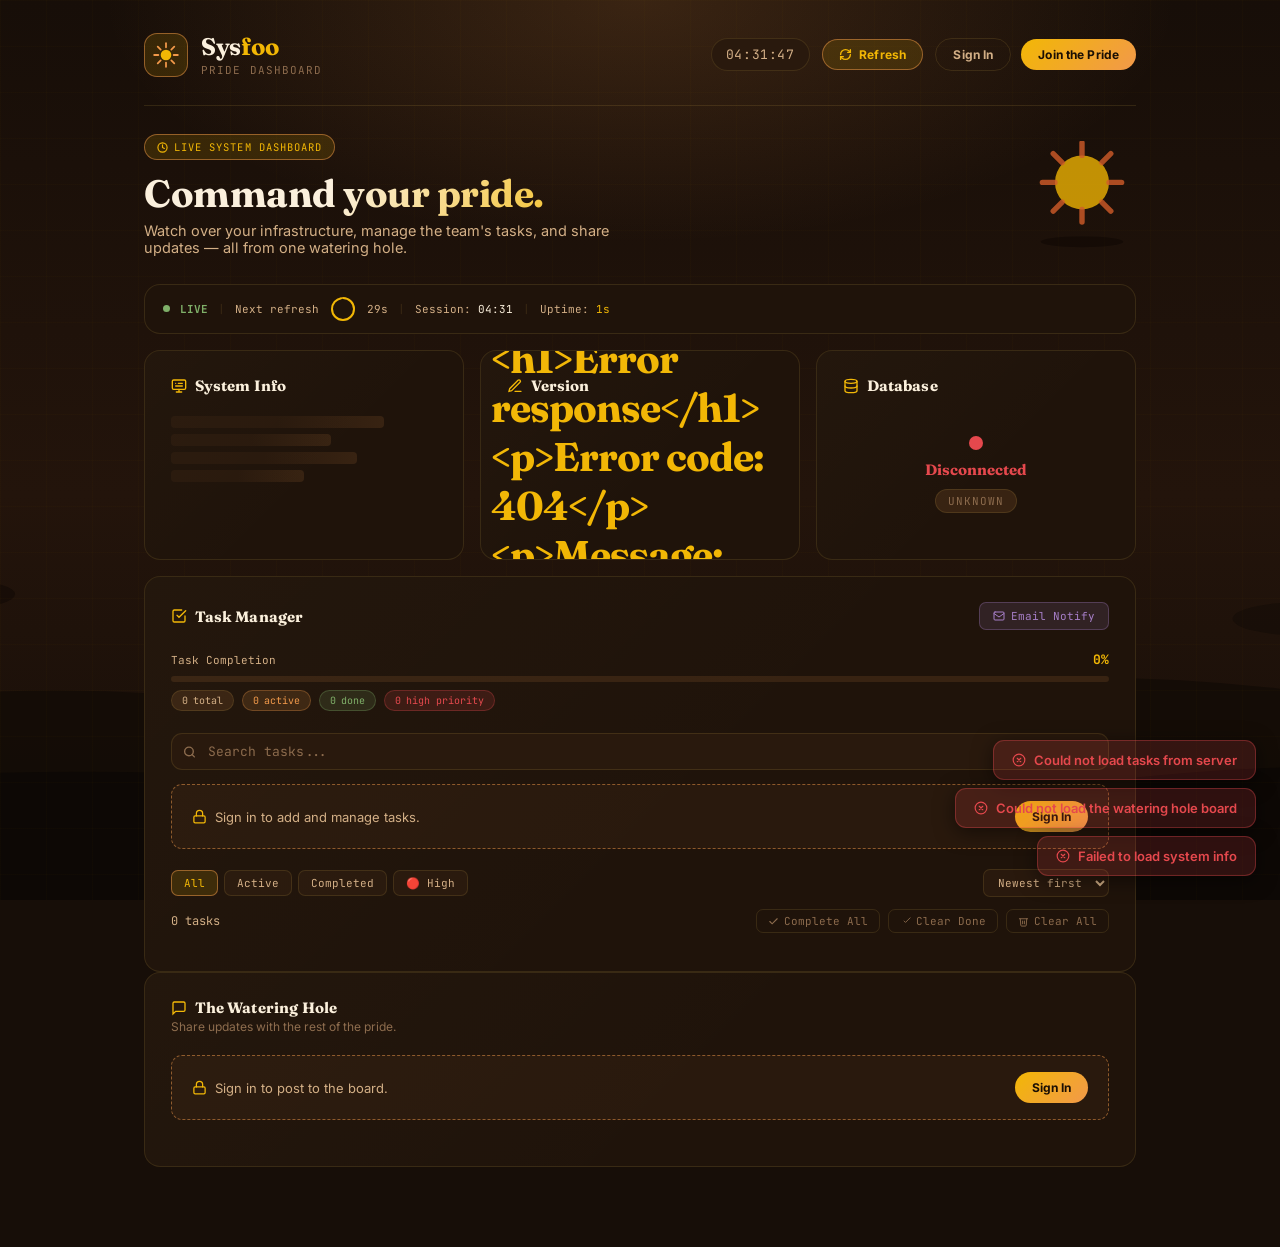
==== src/main/resources/static/index.html @ 60b5c041 "fix: bugs were fixed" ====
<!DOCTYPE html>
<html lang="en">
<head>
  <meta charset="UTF-8" />
  <meta name="viewport" content="width=device-width, initial-scale=1.0" />
  <title>Sysfoo — Pride Dashboard</title>
  <link rel="icon" href="data:image/svg+xml,%3Csvg xmlns='http://www.w3.org/2000/svg' viewBox='0 0 100 100'%3E%3Ctext y='.9em' font-size='90'%3E%F0%9F%A6%81%3C/text%3E%3C/svg%3E" />
  <link rel="preconnect" href="https://fonts.googleapis.com" />
  <link rel="preconnect" href="https://fonts.gstatic.com" crossorigin />
  <link href="https://fonts.googleapis.com/css2?family=JetBrains+Mono:wght@400;500;700&family=Fraunces:opsz,wght@9..144,500;9..144,600;9..144,700;9..144,800&family=Inter:wght@400;500;600;700;800&display=swap" rel="stylesheet" />
  <style>
    *, *::before, *::after { box-sizing: border-box; margin: 0; padding: 0; }

    :root {
      /* ── Savanna-sunset palette ─────────────────────────────────────────── */
      --bg:         #170e08;
      --bg-1:       #1f130a;
      --bg-2:       #29190d;
      --bg-3:       #382312;
      --bg-4:       #482d17;
      --border:     rgba(244,201,93,0.12);
      --border-hi:  rgba(242,153,74,0.5);
      --gold:       #f2b705;
      --gold-dim:   rgba(242,183,5,0.14);
      --gold-mid:   rgba(242,183,5,0.28);
      --amber:      #f2994a;
      --amber-dim:  rgba(242,153,74,0.14);
      --rust:       #e0632c;
      --rust-dim:   rgba(224,99,44,0.15);
      --dusk:       #a67ec7;
      --dusk-dim:   rgba(166,126,199,0.14);
      --grass:      #7fb069;
      --grass-dim:  rgba(127,176,105,0.14);
      --red:        #e5484d;
      --red-dim:    rgba(229,72,77,0.14);
      --txt:        #fbf0dd;
      --txt-2:      #d3af86;
      --txt-3:      #8c6b4d;
      --mono:       'JetBrains Mono', monospace;
      --display:    'Fraunces', serif;
      --sans:       'Inter', sans-serif;
      --radius:     16px;
      --radius-sm:  11px;
      --radius-xs:  7px;
    }

    html { scroll-behavior: smooth; }

    body {
      font-family: var(--sans);
      background: var(--bg);
      color: var(--txt);
      min-height: 100vh;
      overflow-x: hidden;
      -webkit-font-smoothing: antialiased;
    }

    a { color: inherit; }
    button, input, textarea, select { font-family: inherit; }
    :focus-visible { outline: 2px solid var(--gold); outline-offset: 2px; }

    /* ── Decorative savanna-sunset backdrop (pure CSS/SVG, no external images) ── */
    .bg-scene {
      position: fixed; inset: 0; z-index: 0; pointer-events: none;
      overflow: hidden;
    }
    .bg-scene svg { position: absolute; bottom: 0; left: 0; width: 100%; height: 62vh; min-height: 420px; }
    .bg-scene::before {
      content: '';
      position: absolute; inset: 0;
      background:
        radial-gradient(ellipse 70% 45% at 50% 0%, rgba(242,153,74,0.16) 0%, transparent 60%),
        linear-gradient(180deg, #170e08 0%, #23140b 55%, #170e08 100%);
    }
    .bg-scene::after {
      content: '';
      position: fixed; inset: 0; z-index: 0;
      background-image:
        linear-gradient(rgba(242,183,5,0.02) 1px, transparent 1px),
        linear-gradient(90deg, rgba(242,183,5,0.02) 1px, transparent 1px);
      background-size: 46px 46px;
    }

    .page { position: relative; z-index: 1; max-width: 1040px; margin: 0 auto; padding: 2rem 1.5rem 5rem; }

    /* ── Header ─────────────────────────────────────────────────────────────── */
    .header {
      display: flex; align-items: center; justify-content: space-between;
      gap: 16px; flex-wrap: wrap;
      padding-bottom: 1.75rem; margin-bottom: 1.75rem;
      border-bottom: 1px solid var(--border);
      animation: fadeDown 0.5s ease both;
    }

    .logo { display: flex; align-items: center; gap: 13px; }

    .logo-icon {
      width: 44px; height: 44px; border-radius: 13px; flex-shrink: 0;
      background: var(--gold-dim); border: 1px solid var(--border-hi);
      display: flex; align-items: center; justify-content: center;
    }
    .logo-icon svg { width: 26px; height: 26px; }

    .logo-text { font-family: var(--display); font-size: 24px; font-weight: 700; letter-spacing: -0.3px; color: var(--txt); }
    .logo-text span { color: var(--gold); }
    .logo-sub { font-size: 11px; font-family: var(--mono); color: var(--txt-3); letter-spacing: 0.1em; text-transform: uppercase; margin-top: 2px; }

    .header-right { display: flex; align-items: center; gap: 12px; flex-wrap: wrap; }

    .live-clock {
      font-family: var(--mono); font-size: 13px; color: var(--txt-2);
      background: var(--bg-2); border: 1px solid var(--border);
      padding: 7px 14px; border-radius: 999px; letter-spacing: 0.05em;
    }

    .refresh-btn {
      font-family: var(--sans); font-size: 12px; font-weight: 700;
      color: var(--gold); background: var(--gold-dim);
      border: 1px solid var(--border-hi); border-radius: 999px;
      padding: 7px 16px; cursor: pointer; display: flex; align-items: center; gap: 7px;
      transition: all 0.2s; letter-spacing: 0.02em;
    }
    .refresh-btn:hover { background: var(--gold-mid); }
    .refresh-btn svg { width: 13px; height: 13px; }
    .refresh-btn.spinning svg { animation: spin 0.8s linear infinite; }

    /* ── Auth area ───────────────────────────────────────────────────────────── */
    .auth-area { display: flex; align-items: center; gap: 10px; flex-wrap: wrap; }
    .auth-btn {
      font-family: var(--sans); font-size: 12px; font-weight: 700;
      border-radius: 999px; padding: 8px 17px; cursor: pointer;
      transition: all 0.2s; letter-spacing: 0.01em; white-space: nowrap;
    }
    .auth-btn.ghost { background: none; border: 1px solid var(--border); color: var(--txt-2); }
    .auth-btn.ghost:hover { border-color: var(--border-hi); color: var(--txt); }
    .auth-btn.primary { background: linear-gradient(135deg, var(--gold), var(--amber)); border: none; color: #1a0f04; }
    .auth-btn.primary:hover { filter: brightness(1.08); transform: translateY(-1px); }

    .user-chip {
      display: flex; align-items: center; gap: 8px;
      background: var(--bg-2); border: 1px solid var(--border);
      padding: 5px 14px 5px 6px; border-radius: 999px;
      font-size: 13px; font-weight: 600; color: var(--txt);
    }
    .user-chip-avatar {
      width: 26px; height: 26px; border-radius: 50%;
      background: linear-gradient(135deg, var(--gold), var(--rust));
      color: #1a0f04; display: flex; align-items: center; justify-content: center;
      font-family: var(--display); font-weight: 700; font-size: 13px; flex-shrink: 0;
    }

    /* ── Hero ────────────────────────────────────────────────────────────────── */
    .hero {
      display: flex; align-items: center; justify-content: space-between; gap: 24px;
      margin-bottom: 1.75rem; flex-wrap: wrap;
      animation: fadeUp 0.5s 0.05s ease both;
    }
    .hero-text h1 {
      font-family: var(--display); font-weight: 700; font-size: clamp(26px, 4vw, 38px);
      letter-spacing: -0.5px; line-height: 1.15; margin-bottom: 6px;
      background: linear-gradient(120deg, var(--txt) 40%, var(--gold) 100%);
      -webkit-background-clip: text; background-clip: text; color: transparent;
    }
    .hero-text p { color: var(--txt-2); font-size: 14.5px; max-width: 480px; }
    .hero-badge {
      display: inline-flex; align-items: center; gap: 6px;
      font-family: var(--mono); font-size: 10.5px; color: var(--gold);
      background: var(--gold-dim); border: 1px solid var(--border-hi);
      padding: 5px 12px; border-radius: 999px; text-transform: uppercase;
      letter-spacing: 0.1em; margin-bottom: 12px;
    }
    .hero-badge svg { width: 11px; height: 11px; }
    .hero-art { width: 108px; height: 108px; flex-shrink: 0; opacity: 0.92; }

    /* ── Uptime bar ──────────────────────────────────────────────────────────── */
    .uptime-bar {
      display: flex; align-items: center; gap: 10px;
      font-family: var(--mono); font-size: 11px; color: var(--txt-2);
      padding: 10px 18px; background: var(--bg-1);
      border: 1px solid var(--border); border-radius: var(--radius);
      margin-bottom: 16px; animation: fadeUp 0.5s 0.08s ease both;
      flex-wrap: wrap;
    }
    .uptime-dot { width: 7px; height: 7px; border-radius: 50%; background: var(--grass); flex-shrink: 0; animation: pulse 2s ease-in-out infinite; }
    .uptime-sep { color: var(--border); }

    .countdown-ring { width: 28px; height: 28px; flex-shrink: 0; }
    .countdown-ring circle { fill: none; stroke: var(--border); stroke-width: 2; r: 11; cx: 14; cy: 14; }
    .countdown-ring .progress { stroke: var(--gold); stroke-linecap: round; transform-origin: 14px 14px; transform: rotate(-90deg); stroke-dasharray: 69.1; stroke-dashoffset: 0; transition: stroke-dashoffset 1s linear; }

    /* ── Grid ────────────────────────────────────────────────────────────────── */
    .grid-info {
      display: grid;
      grid-template-columns: repeat(auto-fit, minmax(230px, 1fr));
      gap: 16px;
      margin-bottom: 16px;
    }

    /* ── Cards ───────────────────────────────────────────────────────────────── */
    .card {
      background: var(--bg-1);
      border: 1px solid var(--border);
      border-radius: var(--radius);
      padding: 1.6rem;
      position: relative; overflow: hidden;
      animation: fadeUp 0.5s ease both;
      transition: border-color 0.25s;
    }
    .card::before {
      content: '';
      position: absolute; inset: 0;
      background: linear-gradient(135deg, rgba(255,220,150,0.02) 0%, transparent 60%);
      pointer-events: none;
    }
    .card:hover { border-color: rgba(244,201,93,0.22); }
    .card:nth-child(1) { animation-delay: 0.1s; }
    .card:nth-child(2) { animation-delay: 0.15s; }
    .card:nth-child(3) { animation-delay: 0.2s; }
    .card-full { grid-column: 1 / -1; }

    .card-header {
      display: flex; align-items: center; justify-content: space-between;
      margin-bottom: 1.3rem; flex-wrap: wrap; gap: 10px;
    }

    .card-title {
      display: flex; align-items: center; gap: 8px;
      font-family: var(--display); font-size: 15px; font-weight: 700;
      letter-spacing: 0.01em; color: var(--txt);
    }
    .card-title svg { width: 16px; height: 16px; color: var(--gold); flex-shrink: 0; }
    .card-subtitle { font-size: 12px; color: var(--txt-3); margin-top: 2px; font-family: var(--sans); }

    /* ── Stat rows ───────────────────────────────────────────────────────────── */
    .stat-row {
      display: flex; align-items: center; justify-content: space-between;
      padding: 10px 0; border-bottom: 1px solid var(--border);
      font-size: 13px;
    }
    .stat-row:last-child { border-bottom: none; padding-bottom: 0; }
    .stat-key { color: var(--txt-2); font-family: var(--mono); font-size: 11px; }
    .stat-val { font-family: var(--mono); font-size: 12px; color: var(--txt); display: flex; align-items: center; gap: 8px; }

    .copy-btn {
      background: none; border: none; cursor: pointer; padding: 3px;
      color: var(--txt-3); border-radius: 4px; transition: color 0.2s;
      display: flex; align-items: center;
    }
    .copy-btn:hover { color: var(--gold); }
    .copy-btn svg { width: 11px; height: 11px; }

    /* ── Version ─────────────────────────────────────────────────────────────── */
    .version-display {
      display: flex; flex-direction: column; align-items: center; justify-content: center;
      gap: 6px; height: 110px;
    }
    .version-label { font-size: 10px; font-family: var(--mono); color: var(--txt-3); text-transform: uppercase; letter-spacing: 0.12em; }
    .version-number { font-family: var(--display); font-size: 40px; font-weight: 700; color: var(--gold); letter-spacing: -1px; }

    /* ── DB Status ───────────────────────────────────────────────────────────── */
    .db-status { display: flex; flex-direction: column; align-items: center; justify-content: center; gap: 10px; padding: 1.25rem 0; }
    .status-dot-wrap { position: relative; display: flex; align-items: center; justify-content: center; }
    .status-dot { width: 14px; height: 14px; border-radius: 50%; background: var(--txt-3); }
    .status-dot.connected { background: var(--grass); }
    .status-dot.disconnected { background: var(--red); }
    .status-dot.connected::before {
      content: ''; position: absolute;
      width: 32px; height: 32px; border-radius: 50%;
      background: rgba(127,176,105,0.2);
      animation: pulse 2s ease-in-out infinite;
    }
    .status-label { font-size: 15px; font-weight: 700; font-family: var(--display); }
    .status-label.connected { color: var(--grass); }
    .status-label.disconnected { color: var(--red); }
    .db-type {
      font-family: var(--mono); font-size: 11px; color: var(--txt-3);
      background: var(--bg-3); border: 1px solid var(--border);
      padding: 4px 12px; border-radius: 999px; text-transform: uppercase; letter-spacing: 0.08em;
    }

    /* ── Badges ──────────────────────────────────────────────────────────────── */
    .badge {
      font-family: var(--mono); font-size: 10px; font-weight: 500;
      padding: 4px 10px; border-radius: 999px; text-transform: uppercase; letter-spacing: 0.08em;
      display: inline-flex; align-items: center; gap: 5px;
    }
    .badge-yes { background: var(--grass-dim); color: var(--grass); border: 1px solid rgba(127,176,105,0.3); }
    .badge-no  { background: var(--bg-3); color: var(--txt-3); border: 1px solid var(--border); }

    /* ── Skeleton ────────────────────────────────────────────────────────────── */
    .skeleton {
      background: linear-gradient(90deg, var(--bg-2) 25%, var(--bg-3) 50%, var(--bg-2) 75%);
      background-size: 200% 100%;
      animation: shimmer 1.5s infinite;
      border-radius: 4px; height: 12px; margin: 6px 0;
    }

    /* ── Toast ───────────────────────────────────────────────────────────────── */
    .toast-container { position: fixed; bottom: 24px; right: 24px; left: 24px; display: flex; flex-direction: column; align-items: flex-end; gap: 8px; z-index: 1000; }
    .toast {
      font-size: 13px; font-family: var(--sans); font-weight: 600;
      padding: 11px 18px; border-radius: var(--radius-sm);
      display: flex; align-items: center; gap: 8px;
      animation: toastIn 0.3s ease both;
      box-shadow: 0 4px 20px rgba(0,0,0,0.5);
      max-width: 360px;
    }
    .toast.success { background: rgba(127,176,105,0.16); border: 1px solid rgba(127,176,105,0.35); color: var(--grass); }
    .toast.error   { background: rgba(229,72,77,0.16); border: 1px solid rgba(229,72,77,0.35); color: var(--red); }
    .toast.info    { background: rgba(166,126,199,0.16);  border: 1px solid rgba(166,126,199,0.35);  color: var(--dusk); }
    .toast.removing { animation: toastOut 0.25s ease forwards; }
    .toast svg { width: 14px; height: 14px; flex-shrink: 0; }

    /* ── Auth lock (shown in place of gated forms) ──────────────────────────── */
    .auth-lock {
      display: flex; align-items: center; justify-content: space-between; gap: 14px;
      background: var(--bg-2); border: 1px dashed var(--border-hi);
      border-radius: var(--radius-sm); padding: 16px 20px;
      margin-bottom: 1.25rem; flex-wrap: wrap;
    }
    .auth-lock p { font-size: 13px; color: var(--txt-2); display: flex; align-items: center; gap: 8px; }
    .auth-lock svg { width: 15px; height: 15px; color: var(--gold); flex-shrink: 0; }

    /* ═══════════════════════════════════════════════════════════════════════════
       ── TASK MANAGER ──────────────────────────────────────────────────────── */

    .todo-progress-bar-wrap { margin-bottom: 1.25rem; display: flex; flex-direction: column; gap: 8px; }
    .todo-progress-header { display: flex; align-items: center; justify-content: space-between; font-family: var(--mono); font-size: 11px; }
    .todo-progress-label { color: var(--txt-2); }
    .todo-progress-pct { color: var(--gold); font-weight: 700; font-size: 13px; }
    .progress-track { width: 100%; height: 6px; background: var(--bg-3); border-radius: 999px; overflow: hidden; }
    .progress-fill { height: 100%; border-radius: 999px; background: linear-gradient(90deg, var(--gold), var(--amber)); transition: width 0.5s cubic-bezier(0.4,0,0.2,1); }
    .todo-stat-chips { display: flex; gap: 8px; flex-wrap: wrap; }
    .stat-chip { font-family: var(--mono); font-size: 10px; padding: 3px 10px; border-radius: 999px; display: flex; align-items: center; gap: 5px; }
    .chip-total  { background: var(--bg-3); color: var(--txt-2); border: 1px solid var(--border); }
    .chip-active { background: var(--amber-dim); color: var(--amber); border: 1px solid rgba(242,153,74,0.28); }
    .chip-done   { background: var(--grass-dim); color: var(--grass); border: 1px solid rgba(127,176,105,0.28); }
    .chip-high   { background: var(--red-dim); color: var(--red); border: 1px solid rgba(229,72,77,0.28); }

    .todo-search-wrap { position: relative; margin-bottom: 14px; }
    .todo-search-icon { position: absolute; left: 12px; top: 50%; transform: translateY(-50%); color: var(--txt-3); pointer-events: none; }
    .todo-search-icon svg { width: 13px; height: 13px; display: block; }
    .todo-search {
      width: 100%; background: var(--bg-2); border: 1px solid var(--border);
      border-radius: var(--radius-sm); padding: 9px 12px 9px 36px;
      font-family: var(--mono); font-size: 13px; color: var(--txt);
      outline: none; transition: border-color 0.2s;
    }
    .todo-search::placeholder { color: var(--txt-3); }
    .todo-search:focus { border-color: var(--border-hi); }

    .todo-form { background: var(--bg-2); border: 1px solid var(--border); border-radius: var(--radius-sm); padding: 16px 18px; margin-bottom: 1.25rem; display: flex; flex-direction: column; gap: 12px; transition: border-color 0.2s; }
    .todo-form:focus-within { border-color: var(--border-hi); }
    .todo-form-row { display: flex; gap: 10px; align-items: flex-end; flex-wrap: wrap; }
    .todo-field-wrap { display: flex; flex-direction: column; gap: 5px; flex: 1; min-width: 160px; }
    .todo-field-label { font-size: 10px; font-family: var(--mono); color: var(--txt-3); text-transform: uppercase; letter-spacing: 0.09em; display: flex; align-items: center; gap: 4px; }
    .todo-field-label svg { width: 9px; height: 9px; }

    .todo-input, .todo-name-input, .todo-email-input, .post-input, .post-textarea {
      width: 100%; background: var(--bg-3); border: 1px solid var(--border);
      border-radius: var(--radius-xs); padding: 9px 13px;
      font-family: var(--sans); font-size: 14px; color: var(--txt);
      outline: none; transition: border-color 0.2s;
    }
    .todo-input::placeholder, .todo-name-input::placeholder, .todo-email-input::placeholder,
    .post-input::placeholder, .post-textarea::placeholder { color: var(--txt-3); }
    .todo-input:focus, .todo-name-input:focus, .todo-email-input:focus,
    .post-input:focus, .post-textarea:focus { border-color: var(--border-hi); background: var(--bg-4); }
    .todo-name-input { font-family: var(--mono); font-size: 13px; color: var(--dusk); flex-shrink: 0; width: 185px; }
    .todo-email-input { font-family: var(--mono); font-size: 13px; color: var(--dusk); border-color: rgba(166,126,199,0.22); }
    .post-textarea { resize: vertical; min-height: 78px; line-height: 1.5; }

    .todo-form-bottom { display: flex; align-items: center; justify-content: space-between; flex-wrap: wrap; gap: 10px; }

    .priority-row { display: flex; gap: 7px; align-items: center; flex-wrap: wrap; }
    .priority-label { font-size: 10px; font-family: var(--mono); color: var(--txt-3); text-transform: uppercase; letter-spacing: 0.08em; margin-right: 2px; }
    .priority-btn {
      font-size: 10px; font-family: var(--mono); text-transform: uppercase; letter-spacing: 0.07em;
      padding: 4px 11px; border-radius: 999px; cursor: pointer;
      border: 1px solid var(--border); background: none; color: var(--txt-3);
      transition: all 0.15s; display: flex; align-items: center; gap: 4px;
    }
    .priority-btn:hover { border-color: rgba(255,255,255,0.2); color: var(--txt-2); }
    .priority-btn.sel-high   { color: var(--red);   background: var(--red-dim);   border-color: rgba(229,72,77,0.4); }
    .priority-btn.sel-medium { color: var(--amber); background: var(--amber-dim); border-color: rgba(242,153,74,0.4); }
    .priority-btn.sel-low    { color: var(--grass); background: var(--grass-dim); border-color: rgba(127,176,105,0.4); }

    .todo-add-btn {
      background: linear-gradient(135deg, var(--gold), var(--amber)); color: #1a0f04; border: none;
      border-radius: var(--radius-xs); padding: 10px 22px;
      font-family: var(--sans); font-size: 13px; font-weight: 800;
      cursor: pointer; display: flex; align-items: center; gap: 7px;
      transition: all 0.2s; white-space: nowrap; letter-spacing: 0.02em;
    }
    .todo-add-btn:hover { filter: brightness(1.08); transform: translateY(-1px); box-shadow: 0 4px 16px rgba(242,183,5,0.25); }
    .todo-add-btn:active { transform: translateY(0); box-shadow: none; }
    .todo-add-btn:disabled { opacity: 0.5; cursor: not-allowed; transform: none; box-shadow: none; }
    .todo-add-btn svg { width: 14px; height: 14px; }

    .todo-controls { display: flex; align-items: center; justify-content: space-between; margin-bottom: 12px; flex-wrap: wrap; gap: 10px; }
    .todo-filters { display: flex; gap: 6px; flex-wrap: wrap; }
    .filter-btn {
      font-family: var(--mono); font-size: 11px; color: var(--txt-2);
      background: var(--bg-2); border: 1px solid var(--border);
      border-radius: var(--radius-xs); padding: 5px 12px; cursor: pointer; transition: all 0.2s;
    }
    .filter-btn:hover { border-color: rgba(255,255,255,0.2); }
    .filter-btn.active { background: var(--gold-dim); border-color: var(--border-hi); color: var(--gold); }

    .todo-sort {
      font-family: var(--mono); font-size: 11px; color: var(--txt-2);
      background: var(--bg-2); border: 1px solid var(--border);
      border-radius: var(--radius-xs); padding: 5px 10px;
      cursor: pointer; outline: none; transition: border-color 0.2s;
    }
    .todo-sort:focus { border-color: var(--border-hi); }
    .todo-sort option { background: var(--bg-2); }

    .todo-meta { display: flex; align-items: center; justify-content: space-between; margin-bottom: 12px; flex-wrap: wrap; gap: 8px; }
    .todo-count { font-family: var(--mono); font-size: 12px; color: var(--txt-2); }
    .todo-bulk-actions { display: flex; gap: 8px; align-items: center; flex-wrap: wrap; }
    .bulk-btn {
      background: none; border: 1px solid var(--border); cursor: pointer;
      color: var(--txt-3); font-size: 11px; font-family: var(--mono);
      padding: 4px 11px; border-radius: var(--radius-xs);
      transition: all 0.2s; display: flex; align-items: center; gap: 5px;
    }
    .bulk-btn svg { width: 11px; height: 11px; }
    .bulk-btn:hover { border-color: rgba(255,255,255,0.2); color: var(--txt-2); }
    .bulk-btn.danger:hover { border-color: rgba(229,72,77,0.4); color: var(--red); background: var(--red-dim); }
    .bulk-btn.success:hover { border-color: rgba(127,176,105,0.4); color: var(--grass); background: var(--grass-dim); }

    .todo-list { list-style: none; display: flex; flex-direction: column; gap: 8px; }
    .todo-item {
      display: flex; align-items: stretch; gap: 0;
      background: var(--bg-2); border: 1px solid var(--border);
      border-radius: var(--radius-sm);
      transition: all 0.25s; animation: slideIn 0.25s ease both;
      overflow: hidden; position: relative;
    }
    .todo-item:hover { border-color: rgba(255,255,255,0.15); background: var(--bg-3); }
    .todo-item.done { border-color: rgba(127,176,105,0.25); background: rgba(127,176,105,0.04); }
    .todo-item.done .todo-text { text-decoration: line-through; color: var(--txt-3); }
    .todo-item.removing { animation: slideOut 0.25s ease forwards; }

    .todo-item-left {
      position: relative; flex-shrink: 0;
      display: flex; align-items: center; justify-content: center;
      width: 56px; padding: 14px 8px;
      border-right: 1px solid var(--border);
      background: var(--bg-1);
      transition: background 0.2s;
    }
    .todo-item:hover .todo-item-left { background: var(--bg-2); }
    .todo-item.done .todo-item-left { background: rgba(127,176,105,0.08); }

    .complete-btn {
      width: 34px; height: 34px; border-radius: 50%;
      border: 2px solid var(--txt-3);
      background: none; cursor: pointer;
      display: flex; align-items: center; justify-content: center;
      transition: all 0.2s; flex-shrink: 0;
      position: relative; overflow: hidden;
    }
    .complete-btn svg { width: 15px; height: 15px; opacity: 0; transition: opacity 0.15s; }
    .complete-btn:hover { border-color: var(--grass); background: rgba(127,176,105,0.12); transform: scale(1.1); }
    .complete-btn:hover svg { opacity: 0.6; color: var(--grass); }
    .todo-item.done .complete-btn { background: var(--grass); border-color: var(--grass); }
    .todo-item.done .complete-btn svg { opacity: 1; color: #12200e; stroke: #12200e; }
    .complete-btn:active { transform: scale(0.95); }

    .complete-btn .ripple { position: absolute; border-radius: 50%; background: rgba(127,176,105,0.4); transform: scale(0); animation: ripple 0.5s ease-out forwards; }
    @keyframes ripple { to { transform: scale(3); opacity: 0; } }

    .todo-body { flex: 1; min-width: 0; padding: 13px 14px; }
    .todo-header-row { display: flex; align-items: center; gap: 7px; margin-bottom: 4px; flex-wrap: wrap; }
    .todo-name-tag {
      font-family: var(--mono); font-size: 10px; color: var(--dusk); background: var(--dusk-dim);
      border: 1px solid rgba(166,126,199,0.28); padding: 2px 8px; border-radius: 999px;
      display: inline-flex; align-items: center; gap: 4px; flex-shrink: 0;
    }
    .todo-name-tag svg { width: 9px; height: 9px; }
    .todo-priority {
      font-family: var(--mono); font-size: 9px; text-transform: uppercase;
      letter-spacing: 0.09em; padding: 2px 8px; border-radius: 999px;
      display: flex; align-items: center; gap: 4px;
    }
    .todo-priority::before { content: ''; width: 5px; height: 5px; border-radius: 50%; background: currentColor; }
    .todo-priority.high   { color: var(--red);   background: var(--red-dim);   border: 1px solid rgba(229,72,77,0.3); }
    .todo-priority.medium { color: var(--amber); background: var(--amber-dim); border: 1px solid rgba(242,153,74,0.3); }
    .todo-priority.low    { color: var(--grass); background: var(--grass-dim); border: 1px solid rgba(127,176,105,0.3); }
    .todo-text { font-size: 14px; color: var(--txt); line-height: 1.5; word-break: break-word; cursor: default; }
    .todo-edit-input { width: 100%; background: var(--bg-3); border: 1px solid var(--border-hi); border-radius: var(--radius-xs); padding: 5px 9px; font-family: var(--sans); font-size: 14px; color: var(--txt); outline: none; }
    .todo-footer-row { display: flex; align-items: center; gap: 8px; margin-top: 6px; flex-wrap: wrap; }
    .todo-timestamp { font-family: var(--mono); font-size: 10px; color: var(--txt-3); }
    .done-badge {
      font-family: var(--mono); font-size: 9px; color: var(--grass); background: var(--grass-dim);
      border: 1px solid rgba(127,176,105,0.28); padding: 1px 7px; border-radius: 999px;
      text-transform: uppercase; letter-spacing: 0.08em; display: none;
    }
    .todo-item.done .done-badge { display: inline-flex; align-items: center; gap: 3px; }
    .done-badge::before { content: ''; width: 5px; height: 5px; border-radius: 50%; background: var(--grass); animation: pulse 2s ease-in-out infinite; }

    .todo-item-actions { display: flex; flex-direction: column; border-left: 1px solid var(--border); flex-shrink: 0; }
    .action-btn {
      flex: 1; background: none; border: none; cursor: pointer;
      color: var(--txt-3); display: flex; align-items: center; justify-content: center;
      padding: 0 14px; transition: all 0.18s; gap: 5px;
      font-family: var(--mono); font-size: 10px; text-transform: uppercase;
      letter-spacing: 0.06em; min-width: 60px;
    }
    .action-btn + .action-btn { border-top: 1px solid var(--border); }
    .action-btn svg { width: 12px; height: 12px; }
    .edit-btn:hover { color: var(--dusk); background: var(--dusk-dim); }
    .del-btn:hover { color: var(--red); background: var(--red-dim); }

    .todo-empty { text-align: center; padding: 3rem 1rem; color: var(--txt-3); }
    .todo-empty-icon { font-size: 26px; margin-bottom: 10px; color: var(--gold); }
    .todo-empty-sub { font-size: 12px; margin-top: 4px; }

    /* ── Email settings ──────────────────────────────────────────────────────── */
    .email-settings-btn {
      font-family: var(--mono); font-size: 11px; color: var(--dusk);
      background: var(--dusk-dim); border: 1px solid rgba(166,126,199,0.3);
      border-radius: var(--radius-xs); padding: 6px 13px; cursor: pointer;
      display: flex; align-items: center; gap: 6px; transition: all 0.2s;
    }
    .email-settings-btn:hover { background: rgba(166,126,199,0.24); }
    .email-settings-btn svg { width: 12px; height: 12px; }

    .email-settings-panel {
      max-height: 0; overflow: hidden; opacity: 0;
      transition: max-height 0.3s ease, opacity 0.25s ease, margin 0.3s ease;
      background: var(--bg-2); border: 1px solid rgba(166,126,199,0.2);
      border-radius: var(--radius-sm);
    }
    .email-settings-panel.open { max-height: 260px; opacity: 1; padding: 16px 18px; margin-bottom: 1.25rem; }
    .email-settings-title { display: flex; align-items: center; gap: 7px; font-size: 12px; font-weight: 700; color: var(--dusk); margin-bottom: 12px; }
    .email-settings-title svg { width: 13px; height: 13px; }
    .email-settings-row { display: flex; gap: 10px; align-items: flex-end; flex-wrap: wrap; }
    .email-field-wrap { display: flex; flex-direction: column; gap: 5px; flex: 1; min-width: 220px; }
    .email-field-label { font-size: 10px; font-family: var(--mono); color: var(--txt-3); text-transform: uppercase; letter-spacing: 0.09em; display: flex; align-items: center; gap: 4px; }
    .email-field-label svg { width: 9px; height: 9px; }
    .email-input {
      width: 100%; background: var(--bg-3); border: 1px solid rgba(166,126,199,0.22);
      border-radius: var(--radius-xs); padding: 9px 13px;
      font-family: var(--mono); font-size: 13px; color: var(--dusk);
      outline: none; transition: border-color 0.2s;
    }
    .email-input::placeholder { color: var(--txt-3); }
    .email-input:focus { border-color: rgba(166,126,199,0.5); background: var(--bg-4); }
    .email-save-btn {
      background: var(--dusk-dim); color: var(--dusk); border: 1px solid rgba(166,126,199,0.3);
      border-radius: var(--radius-xs); padding: 9px 18px; cursor: pointer;
      font-family: var(--sans); font-size: 12px; font-weight: 700;
      display: flex; align-items: center; gap: 6px; white-space: nowrap; transition: all 0.2s;
    }
    .email-save-btn:hover { background: rgba(166,126,199,0.24); }
    .email-save-btn svg { width: 13px; height: 13px; }
    .email-test-btn {
      background: none; color: var(--txt-3); border: 1px solid var(--border);
      border-radius: var(--radius-xs); padding: 9px 14px; cursor: pointer;
      font-family: var(--mono); font-size: 11px;
      display: flex; align-items: center; gap: 6px; white-space: nowrap; transition: all 0.2s;
    }
    .email-test-btn:hover { color: var(--dusk); border-color: rgba(166,126,199,0.3); }
    .email-test-btn svg { width: 12px; height: 12px; }
    .email-settings-hint { font-family: var(--mono); font-size: 10px; color: var(--txt-3); line-height: 1.6; border-top: 1px solid var(--border); padding-top: 10px; margin-top: 12px; }
    .email-settings-hint code { background: var(--bg-3); border: 1px solid var(--border); padding: 1px 5px; border-radius: 3px; color: var(--gold); font-family: var(--mono); }

    .email-badge {
      font-family: var(--mono); font-size: 9px; padding: 2px 8px; border-radius: 999px;
      text-transform: uppercase; letter-spacing: 0.08em; display: inline-flex; align-items: center; gap: 4px;
      flex-shrink: 0; cursor: default;
    }
    .email-badge svg { width: 9px; height: 9px; }
    .email-badge.sending { color: var(--amber); background: var(--amber-dim); border: 1px solid rgba(242,153,74,0.25); }
    .email-badge.sent    { color: var(--dusk);  background: var(--dusk-dim); border: 1px solid rgba(166,126,199,0.25); }
    .email-badge.failed  { color: var(--red);   background: var(--red-dim); border: 1px solid rgba(229,72,77,0.25); }
    .spin-sm { animation: spin 0.8s linear infinite; }

    /* ═══════════════════════════════════════════════════════════════════════════
       ── PRIDE BOARD (posts) ───────────────────────────────────────────────── */
    .post-form { display: flex; flex-direction: column; gap: 10px; margin-bottom: 1.5rem; }
    .post-form-row { display: flex; gap: 10px; flex-wrap: wrap; }
    .post-form-row > * { flex: 1; min-width: 200px; }
    .post-form-actions { display: flex; justify-content: flex-end; }

    .post-grid { display: grid; grid-template-columns: repeat(auto-fill, minmax(260px, 1fr)); gap: 16px; }
    .post-card {
      background: var(--bg-2); border: 1px solid var(--border); border-radius: var(--radius-sm);
      overflow: hidden; display: flex; flex-direction: column;
      animation: fadeUp 0.4s ease both; transition: border-color 0.2s, transform 0.2s;
    }
    .post-card:hover { border-color: rgba(244,201,93,0.28); transform: translateY(-2px); }
    .post-img { width: 100%; height: 140px; background-size: cover; background-position: center; background-color: var(--bg-3); }
    .post-img-placeholder {
      width: 100%; height: 140px; display: flex; align-items: center; justify-content: center;
      background: linear-gradient(135deg, var(--bg-3), var(--bg-4));
    }
    .post-img-placeholder svg { width: 34px; height: 34px; color: var(--border-hi); }
    .post-body { padding: 16px 18px; display: flex; flex-direction: column; gap: 8px; flex: 1; }
    .post-title { font-family: var(--display); font-size: 16px; font-weight: 700; color: var(--txt); line-height: 1.3; }
    .post-content { font-size: 13px; color: var(--txt-2); line-height: 1.6; flex: 1; white-space: pre-wrap; word-break: break-word; }
    .post-meta { display: flex; align-items: center; justify-content: space-between; margin-top: 6px; padding-top: 10px; border-top: 1px solid var(--border); }
    .post-author { font-family: var(--mono); font-size: 11px; color: var(--gold); display: flex; align-items: center; gap: 5px; }
    .post-author svg { width: 11px; height: 11px; }
    .post-date { font-family: var(--mono); font-size: 10px; color: var(--txt-3); }

    /* ═══════════════════════════════════════════════════════════════════════════
       ── AUTH MODAL ─────────────────────────────────────────────────────────── */
    .modal-overlay {
      position: fixed; inset: 0; z-index: 2000;
      background: rgba(10,6,3,0.72); backdrop-filter: blur(3px);
      display: flex; align-items: center; justify-content: center;
      padding: 20px;
      opacity: 0; pointer-events: none; transition: opacity 0.2s ease;
    }
    .modal-overlay.open { opacity: 1; pointer-events: auto; }
    .modal {
      background: var(--bg-1); border: 1px solid var(--border-hi);
      border-radius: var(--radius); padding: 2rem;
      width: 100%; max-width: 400px; position: relative;
      box-shadow: 0 20px 60px rgba(0,0,0,0.5);
      transform: translateY(10px); transition: transform 0.25s ease;
      max-height: 90vh; overflow-y: auto;
    }
    .modal-overlay.open .modal { transform: translateY(0); }
    .modal-close {
      position: absolute; top: 14px; right: 14px;
      background: none; border: none; color: var(--txt-3); font-size: 22px;
      cursor: pointer; line-height: 1; padding: 4px; transition: color 0.2s;
    }
    .modal-close:hover { color: var(--txt); }

    .auth-tabs { display: flex; gap: 4px; background: var(--bg-3); border-radius: var(--radius-sm); padding: 4px; margin-bottom: 1.4rem; }
    .auth-tab {
      flex: 1; background: none; border: none; cursor: pointer;
      padding: 9px; border-radius: var(--radius-xs); font-size: 12.5px; font-weight: 700;
      color: var(--txt-3); transition: all 0.2s; font-family: var(--sans);
    }
    .auth-tab.active { background: var(--gold-dim); color: var(--gold); }

    .auth-form { display: flex; flex-direction: column; gap: 14px; }
    .auth-form label { display: flex; flex-direction: column; gap: 6px; font-size: 11px; font-family: var(--mono); color: var(--txt-3); text-transform: uppercase; letter-spacing: 0.08em; }
    .auth-form input {
      background: var(--bg-3); border: 1px solid var(--border); border-radius: var(--radius-xs);
      padding: 10px 13px; font-family: var(--sans); font-size: 14px; color: var(--txt);
      outline: none; transition: border-color 0.2s; text-transform: none; letter-spacing: normal;
    }
    .auth-form input:focus { border-color: var(--border-hi); background: var(--bg-4); }
    .auth-error { font-size: 12px; color: var(--red); min-height: 16px; }
    .auth-submit-btn {
      background: linear-gradient(135deg, var(--gold), var(--amber)); color: #1a0f04; border: none;
      border-radius: var(--radius-xs); padding: 12px; font-size: 14px; font-weight: 800;
      cursor: pointer; transition: all 0.2s; letter-spacing: 0.01em;
    }
    .auth-submit-btn:hover { filter: brightness(1.08); }
    .auth-submit-btn:disabled { opacity: 0.6; cursor: not-allowed; }
    .auth-hint { font-size: 11px; color: var(--txt-3); text-align: center; margin-top: 2px; }

    /* ═══════════════════════════════════════════════════════════════════════════
       ── Animations ────────────────────────────────────────────────────────── */
    @keyframes fadeDown { from { opacity: 0; transform: translateY(-12px); } to { opacity: 1; transform: none; } }
    @keyframes fadeUp   { from { opacity: 0; transform: translateY(16px); }  to { opacity: 1; transform: none; } }
    @keyframes slideIn  { from { opacity: 0; transform: translateX(-10px); } to { opacity: 1; transform: none; } }
    @keyframes slideOut { to   { opacity: 0; transform: translateX(10px); max-height: 0; padding: 0; margin: 0; overflow: hidden; } }
    @keyframes spin     { to   { transform: rotate(360deg); } }
    @keyframes pulse    { 0%,100% { opacity: 1; transform: scale(1); } 50% { opacity: 0.5; transform: scale(1.4); } }
    @keyframes shimmer  { to { background-position: -200% 0; } }
    @keyframes toastIn  { from { opacity: 0; transform: translateX(20px); } to { opacity: 1; transform: none; } }
    @keyframes toastOut { to   { opacity: 0; transform: translateX(20px); } }
    @keyframes completePop { 0% { transform: scale(1); } 40% { transform: scale(1.25); } 100% { transform: scale(1); } }
    .pop { animation: completePop 0.35s cubic-bezier(0.34,1.56,0.64,1) both; }

    /* ── Responsive ──────────────────────────────────────────────────────────── */
    @media (max-width: 640px) {
      .grid-info { grid-template-columns: 1fr; }
      .todo-form-row { flex-direction: column; align-items: stretch; }
      .todo-name-input { width: 100%; }
      .todo-item-actions { flex-direction: row; }
      .action-btn + .action-btn { border-top: none; border-left: 1px solid var(--border); }
      .hero { flex-direction: column; align-items: flex-start; }
      .hero-art { display: none; }
      .toast-container { left: 12px; right: 12px; align-items: stretch; }
      .toast { max-width: none; }
    }
    @media (max-width: 480px) {
      .header { flex-direction: column; align-items: flex-start; gap: 12px; }
      .header-right { width: 100%; justify-content: space-between; }
      .auth-area { width: 100%; justify-content: flex-end; }
      .version-number { font-size: 30px; }
      .todo-add-btn span { display: none; }
      .uptime-bar { gap: 6px; }
    }
  </style>
</head>
<body>

<div class="bg-scene" aria-hidden="true">
  <svg viewBox="0 0 1600 500" preserveAspectRatio="xMidYMax slice" xmlns="http://www.w3.org/2000/svg">
    <path d="M0,500 L0,340 Q250,290 500,330 T1000,320 T1600,350 L1600,500 Z" fill="#100a05" opacity="0.65"/>
    <path d="M0,500 L0,400 Q300,370 600,400 T1200,395 T1600,410 L1600,500 Z" fill="#0b0704" opacity="0.75"/>
    <g opacity="0.42" fill="#0b0704">
      <rect x="130" y="230" width="9" height="110"/>
      <ellipse cx="134" cy="215" rx="85" ry="20"/>
      <ellipse cx="70" cy="228" rx="42" ry="12"/>
      <ellipse cx="198" cy="226" rx="42" ry="12"/>
    </g>
    <g opacity="0.32" fill="#0b0704">
      <rect x="1390" y="260" width="7" height="90"/>
      <ellipse cx="1393" cy="248" rx="62" ry="15"/>
    </g>
  </svg>
</div>

<div class="page">

  <!-- ── Header ──────────────────────────────────────────────────────────────── -->
  <header class="header">
    <div class="logo">
      <div class="logo-icon">
        <svg viewBox="0 0 44 44" fill="none">
          <circle cx="22" cy="22" r="9" fill="#f2b705"/>
          <g stroke="#f2994a" stroke-width="3" stroke-linecap="round">
            <line x1="22" y1="2" x2="22" y2="9"/><line x1="22" y1="35" x2="22" y2="42"/>
            <line x1="2" y1="22" x2="9" y2="22"/><line x1="35" y1="22" x2="42" y2="22"/>
            <line x1="8" y1="8" x2="13" y2="13"/><line x1="31" y1="31" x2="36" y2="36"/>
            <line x1="36" y1="8" x2="31" y2="13"/><line x1="13" y1="31" x2="8" y2="36"/>
          </g>
        </svg>
      </div>
      <div>
        <div class="logo-text">Sys<span>foo</span></div>
        <div class="logo-sub">Pride Dashboard</div>
      </div>
    </div>
    <div class="header-right">
      <div class="live-clock" id="clock">--:--:--</div>
      <button class="refresh-btn" id="refresh-btn" onclick="refreshAll()">
        <svg viewBox="0 0 24 24" fill="none" stroke="currentColor" stroke-width="2.5" stroke-linecap="round">
          <path d="M3 12a9 9 0 0 1 9-9 9.75 9.75 0 0 1 6.74 2.74L21 8"/>
          <path d="M21 3v5h-5"/><path d="M21 12a9 9 0 0 1-9 9 9.75 9.75 0 0 1-6.74-2.74L3 16"/>
          <path d="M8 16H3v5"/>
        </svg>
        Refresh
      </button>
      <div class="auth-area" id="auth-area">
        <button class="auth-btn ghost" onclick="openAuthModal('login')">Sign In</button>
        <button class="auth-btn primary" onclick="openAuthModal('register')">Join the Pride</button>
      </div>
    </div>
  </header>

  <!-- ── Hero ────────────────────────────────────────────────────────────────── -->
  <div class="hero">
    <div class="hero-text">
      <div class="hero-badge">
        <svg viewBox="0 0 24 24" fill="none" stroke="currentColor" stroke-width="2.5" stroke-linecap="round"><circle cx="12" cy="12" r="10"/><path d="M12 6v6l4 2"/></svg>
        Live system dashboard
      </div>
      <h1>Command your pride.</h1>
      <p>Watch over your infrastructure, manage the team's tasks, and share updates — all from one watering hole.</p>
    </div>
    <svg class="hero-art" viewBox="0 0 120 120" fill="none">
      <circle cx="60" cy="46" r="30" fill="#f2b705" opacity="0.85"/>
      <g stroke="#e0632c" stroke-width="6" stroke-linecap="round" opacity="0.8">
        <line x1="60" y1="2" x2="60" y2="16"/><line x1="60" y1="76" x2="60" y2="90"/>
        <line x1="16" y1="46" x2="30" y2="46"/><line x1="90" y1="46" x2="104" y2="46"/>
        <line x1="28" y1="14" x2="38" y2="24"/><line x1="82" y1="68" x2="92" y2="78"/>
        <line x1="92" y1="14" x2="82" y2="24"/><line x1="38" y1="68" x2="28" y2="78"/>
      </g>
      <ellipse cx="60" cy="112" rx="46" ry="6" fill="#0b0704" opacity="0.4"/>
    </svg>
  </div>

  <!-- ── Uptime bar ─────────────────────────────────────────────────────────── -->
  <div class="uptime-bar">
    <div class="uptime-dot"></div>
    <span style="color:var(--grass);font-weight:700;">LIVE</span>
    <span class="uptime-sep">|</span>
    <span>Next refresh</span>
    <svg class="countdown-ring" id="countdown-ring">
      <circle/><circle class="progress" id="countdown-progress"/>
    </svg>
    <span id="countdown-text">30s</span>
    <span class="uptime-sep">|</span>
    <span>Session: <span id="session-start" style="color:var(--txt);">--</span></span>
    <span class="uptime-sep">|</span>
    <span>Uptime: <span id="page-uptime" style="color:var(--gold);">0s</span></span>
  </div>

  <!-- ── Info grid ──────────────────────────────────────────────────────────── -->
  <div class="grid-info">

    <div class="card">
      <div class="card-header">
        <div class="card-title">
          <svg viewBox="0 0 24 24" fill="none" stroke="currentColor" stroke-width="2" stroke-linecap="round"><rect x="2" y="3" width="20" height="14" rx="2"/><path d="M8 21h8M12 17v4"/><path d="M7 8h.01M11 8h6M7 12h10"/></svg>
          System Info
        </div>
      </div>
      <div id="system-info">
        <div class="skeleton" style="width:80%"></div>
        <div class="skeleton" style="width:60%"></div>
        <div class="skeleton" style="width:70%"></div>
        <div class="skeleton" style="width:50%"></div>
      </div>
    </div>

    <div class="card">
      <div class="card-header">
        <div class="card-title">
          <svg viewBox="0 0 24 24" fill="none" stroke="currentColor" stroke-width="2" stroke-linecap="round"><path d="M12 20h9"/><path d="M16.5 3.5a2.12 2.12 0 0 1 3 3L7 19l-4 1 1-4Z"/></svg>
          Version
        </div>
      </div>
      <div class="version-display">
        <div class="version-label">Deployed build</div>
        <div class="version-number" id="app-version">v--</div>
      </div>
    </div>

    <div class="card">
      <div class="card-header">
        <div class="card-title">
          <svg viewBox="0 0 24 24" fill="none" stroke="currentColor" stroke-width="2" stroke-linecap="round"><ellipse cx="12" cy="5" rx="9" ry="3"/><path d="M3 5v14a9 3 0 0 0 18 0V5"/><path d="M3 12a9 3 0 0 0 18 0"/></svg>
          Database
        </div>
      </div>
      <div class="db-status" id="database-info">
        <div class="skeleton" style="width:60px;height:60px;border-radius:50%;margin:0 auto;"></div>
      </div>
    </div>

  </div>

  <!-- ═══════════════════════════════════════════════════════════════════════════
       ── Task Manager ───────────────────────────────────────────────────────── -->
  <div class="card card-full" style="animation-delay:0.3s;">
    <div class="card-header">
      <div class="card-title">
        <svg viewBox="0 0 24 24" fill="none" stroke="currentColor" stroke-width="2" stroke-linecap="round"><path d="M9 11l3 3L22 4"/><path d="M21 12v7a2 2 0 0 1-2 2H5a2 2 0 0 1-2-2V5a2 2 0 0 1 2-2h11"/></svg>
        Task Manager
      </div>
      <div style="display:flex;align-items:center;gap:10px;flex-wrap:wrap;">
        <button class="email-settings-btn" onclick="toggleEmailSettings()" id="email-settings-toggle">
          <svg viewBox="0 0 24 24" fill="none" stroke="currentColor" stroke-width="2" stroke-linecap="round"><rect x="2" y="4" width="20" height="16" rx="2"/><path d="M2 7l10 7 10-7"/></svg>
          Email Notify
        </button>
      </div>
    </div>

    <div class="todo-progress-bar-wrap">
      <div class="todo-progress-header">
        <span class="todo-progress-label">Task Completion</span>
        <span class="todo-progress-pct" id="progress-pct">0%</span>
      </div>
      <div class="progress-track"><div class="progress-fill" id="progress-fill" style="width:0%"></div></div>
      <div class="todo-stat-chips">
        <span class="stat-chip chip-total"><span id="chip-total">0</span> total</span>
        <span class="stat-chip chip-active"><span id="chip-active">0</span> active</span>
        <span class="stat-chip chip-done"><span id="chip-done">0</span> done</span>
        <span class="stat-chip chip-high"><span id="chip-high">0</span> high priority</span>
      </div>
    </div>

    <div class="email-settings-panel" id="email-settings-panel">
      <div class="email-settings-title">
        <svg viewBox="0 0 24 24" fill="none" stroke="currentColor" stroke-width="2" stroke-linecap="round"><rect x="2" y="4" width="20" height="16" rx="2"/><path d="M2 7l10 7 10-7"/></svg>
        Email Notification Settings
      </div>
      <div class="email-settings-row">
        <div class="email-field-wrap">
          <label class="email-field-label">
            <svg viewBox="0 0 24 24" fill="none" stroke="currentColor" stroke-width="2.5" stroke-linecap="round"><rect x="2" y="4" width="20" height="16" rx="2"/><path d="M2 7l10 7 10-7"/></svg>
            Default Notification Email
          </label>
          <input class="email-input" id="default-email" type="email" placeholder="e.g. team@company.com" />
        </div>
        <button class="email-save-btn" onclick="saveDefaultEmail()">
          <svg viewBox="0 0 24 24" fill="none" stroke="currentColor" stroke-width="2.5" stroke-linecap="round"><path d="M19 21H5a2 2 0 0 1-2-2V5a2 2 0 0 1 2-2h11l5 5v11a2 2 0 0 1-2 2z"/><polyline points="17 21 17 13 7 13 7 21"/><polyline points="7 3 7 8 15 8"/></svg>
          Save Default
        </button>
        <button class="email-test-btn" onclick="sendTestEmail()">
          <svg viewBox="0 0 24 24" fill="none" stroke="currentColor" stroke-width="2" stroke-linecap="round"><path d="M22 2L11 13"/><path d="M22 2L15 22l-4-9-9-4 20-7z"/></svg>
          Send Test
        </button>
      </div>
      <div class="email-settings-hint">
        Notifications are sent via your Spring Boot backend at <code>POST /api/notify</code> and require you to be signed in.
        Set a default email above — it will pre-fill the notify field for every new task.
      </div>
    </div>

    <div class="todo-search-wrap">
      <div class="todo-search-icon"><svg viewBox="0 0 24 24" fill="none" stroke="currentColor" stroke-width="2.5" stroke-linecap="round"><circle cx="11" cy="11" r="8"/><path d="M21 21l-4.35-4.35"/></svg></div>
      <input class="todo-search" id="todo-search" type="text" placeholder="Search tasks..." oninput="renderTodos()" />
    </div>

    <div class="auth-lock" id="todo-auth-lock">
      <p><svg viewBox="0 0 24 24" fill="none" stroke="currentColor" stroke-width="2" stroke-linecap="round"><rect x="3" y="11" width="18" height="11" rx="2"/><path d="M7 11V7a5 5 0 0 1 10 0v4"/></svg>Sign in to add and manage tasks.</p>
      <button class="auth-btn primary" onclick="openAuthModal('login')">Sign In</button>
    </div>

    <div class="todo-form" id="todo-form" style="display:none;">
      <div class="todo-form-row">
        <div class="todo-field-wrap" style="flex:0 0 auto;width:175px;">
          <label class="todo-field-label">
            <svg viewBox="0 0 24 24" fill="none" stroke="currentColor" stroke-width="2.5" stroke-linecap="round"><path d="M20 21v-2a4 4 0 0 0-4-4H8a4 4 0 0 0-4 4v2"/><circle cx="12" cy="7" r="4"/></svg>
            Assigned To
          </label>
          <input class="todo-name-input" id="todo-name" type="text" placeholder="Assignee name" maxlength="40" />
        </div>
        <div class="todo-field-wrap">
          <label class="todo-field-label">
            <svg viewBox="0 0 24 24" fill="none" stroke="currentColor" stroke-width="2.5" stroke-linecap="round"><rect x="2" y="4" width="20" height="16" rx="2"/><path d="M2 7l10 7 10-7"/></svg>
            Notify Email
          </label>
          <input class="todo-email-input" id="todo-email" type="email" placeholder="email@example.com" maxlength="120" />
        </div>
      </div>
      <div class="todo-form-row">
        <div class="todo-field-wrap">
          <label class="todo-field-label">
            <svg viewBox="0 0 24 24" fill="none" stroke="currentColor" stroke-width="2.5" stroke-linecap="round"><path d="M11 4H4a2 2 0 0 0-2 2v14a2 2 0 0 0 2 2h14a2 2 0 0 0 2-2v-7"/><path d="M18.5 2.5a2.121 2.121 0 0 1 3 3L12 15l-4 1 1-4 9.5-9.5z"/></svg>
            Task Description
          </label>
          <input class="todo-input" id="todo-text" type="text" placeholder="What needs to be done?" maxlength="200" />
        </div>
      </div>
      <div class="todo-form-bottom">
        <div class="priority-row">
          <span class="priority-label">Priority:</span>
          <button class="priority-btn" data-p="high" onclick="selectPriority('high')">⬆ High</button>
          <button class="priority-btn sel-medium" data-p="medium" onclick="selectPriority('medium')">➡ Medium</button>
          <button class="priority-btn" data-p="low" onclick="selectPriority('low')">⬇ Low</button>
        </div>
        <button class="todo-add-btn" id="add-todo-btn">
          <svg viewBox="0 0 24 24" fill="none" stroke="currentColor" stroke-width="2.5" stroke-linecap="round"><path d="M12 5v14M5 12h14"/></svg>
          <span>Add Task</span>
        </button>
      </div>
    </div>

    <div class="todo-controls">
      <div class="todo-filters">
        <button class="filter-btn active" data-filter="all">All</button>
        <button class="filter-btn" data-filter="active">Active</button>
        <button class="filter-btn" data-filter="done">Completed</button>
        <button class="filter-btn" data-filter="high">🔴 High</button>
      </div>
      <div class="todo-controls-right">
        <select class="todo-sort" id="todo-sort" onchange="renderTodos()">
          <option value="newest">Newest first</option>
          <option value="oldest">Oldest first</option>
          <option value="priority">By priority</option>
          <option value="name">By assignee</option>
        </select>
      </div>
    </div>

    <div class="todo-meta">
      <span class="todo-count" id="todo-count">0 tasks</span>
      <div class="todo-bulk-actions">
        <button class="bulk-btn success" onclick="markAllDone()" title="Mark all visible as done">
          <svg viewBox="0 0 24 24" fill="none" stroke="currentColor" stroke-width="2.5" stroke-linecap="round"><path d="M20 6L9 17l-5-5"/></svg>
          Complete All
        </button>
        <button class="bulk-btn" onclick="clearDone()" title="Remove completed tasks">
          <svg viewBox="0 0 24 24" fill="none" stroke="currentColor" stroke-width="2" stroke-linecap="round"><path d="M9 11l3 3L22 4"/></svg>
          Clear Done
        </button>
        <button class="bulk-btn danger" onclick="clearAll()" title="Remove all tasks">
          <svg viewBox="0 0 24 24" fill="none" stroke="currentColor" stroke-width="2" stroke-linecap="round"><polyline points="3 6 5 6 21 6"/><path d="M19 6l-1 14a2 2 0 0 1-2 2H8a2 2 0 0 1-2-2L5 6"/><path d="M10 11v6M14 11v6"/></svg>
          Clear All
        </button>
      </div>
    </div>

    <ul class="todo-list" id="todo-list"></ul>
    <div class="todo-empty" id="todo-empty" style="display:none;">
      <div class="todo-empty-icon">✦</div>
      <div>No tasks here.</div>
      <div class="todo-empty-sub">Sign in and add one above to get started.</div>
    </div>
  </div>

  <!-- ═══════════════════════════════════════════════════════════════════════════
       ── The Watering Hole (community posts) ───────────────────────────────── -->
  <div class="card card-full" style="animation-delay:0.35s;">
    <div class="card-header">
      <div>
        <div class="card-title">
          <svg viewBox="0 0 24 24" fill="none" stroke="currentColor" stroke-width="2" stroke-linecap="round"><path d="M21 15a2 2 0 0 1-2 2H7l-4 4V5a2 2 0 0 1 2-2h14a2 2 0 0 1 2 2z"/></svg>
          The Watering Hole
        </div>
        <div class="card-subtitle">Share updates with the rest of the pride.</div>
      </div>
    </div>

    <div class="auth-lock" id="post-auth-lock">
      <p><svg viewBox="0 0 24 24" fill="none" stroke="currentColor" stroke-width="2" stroke-linecap="round"><rect x="3" y="11" width="18" height="11" rx="2"/><path d="M7 11V7a5 5 0 0 1 10 0v4"/></svg>Sign in to post to the board.</p>
      <button class="auth-btn primary" onclick="openAuthModal('login')">Sign In</button>
    </div>

    <form class="post-form" id="post-form" style="display:none;" onsubmit="submitPost(event)">
      <input class="post-input" id="post-title" type="text" placeholder="Title" maxlength="140" required />
      <textarea class="post-textarea" id="post-content" placeholder="What's happening at the watering hole?" maxlength="4000" required></textarea>
      <div class="post-form-row">
        <input class="post-input" id="post-image" type="url" placeholder="Image URL (optional)" />
      </div>
      <div class="post-form-actions">
        <button type="submit" class="todo-add-btn" id="add-post-btn">
          <svg viewBox="0 0 24 24" fill="none" stroke="currentColor" stroke-width="2.5" stroke-linecap="round"><path d="M12 5v14M5 12h14"/></svg>
          <span>Post</span>
        </button>
      </div>
    </form>

    <div class="post-grid" id="post-grid"></div>
    <div class="todo-empty" id="post-empty" style="display:none;">
      <div class="todo-empty-icon">✦</div>
      <div>No posts yet.</div>
      <div class="todo-empty-sub">Be the first to share something with the pride.</div>
    </div>
  </div>

</div>

<div class="toast-container" id="toast-container"></div>

<!-- ── Auth modal ────────────────────────────────────────────────────────────── -->
<div class="modal-overlay" id="auth-overlay" onclick="if(event.target===this) closeAuthModal()">
  <div class="modal">
    <button class="modal-close" onclick="closeAuthModal()" aria-label="Close">&times;</button>
    <div class="auth-tabs">
      <button class="auth-tab active" id="tab-login" onclick="switchAuthTab('login')">Sign In</button>
      <button class="auth-tab" id="tab-register" onclick="switchAuthTab('register')">Join the Pride</button>
    </div>

    <form class="auth-form" id="login-form" onsubmit="submitLogin(event)">
      <label>Username
        <input id="login-username" type="text" required maxlength="40" autocomplete="username" />
      </label>
      <label>Password
        <input id="login-password" type="password" required autocomplete="current-password" />
      </label>
      <div class="auth-error" id="login-error"></div>
      <button type="submit" class="auth-submit-btn" id="login-submit-btn">Sign In</button>
    </form>

    <form class="auth-form" id="register-form" style="display:none;" onsubmit="submitRegister(event)">
      <label>Display Name
        <input id="register-displayname" type="text" maxlength="60" placeholder="e.g. Nala" />
      </label>
      <label>Username
        <input id="register-username" type="text" required maxlength="40" autocomplete="username" />
      </label>
      <label>Email <span style="text-transform:none;">(optional)</span>
        <input id="register-email" type="email" maxlength="120" />
      </label>
      <label>Password
        <input id="register-password" type="password" required minlength="6" autocomplete="new-password" />
      </label>
      <div class="auth-error" id="register-error"></div>
      <button type="submit" class="auth-submit-btn" id="register-submit-btn">Create Account</button>
      <div class="auth-hint">Password must be at least 6 characters.</div>
    </form>
  </div>
</div>

<script>
  // ── State ──────────────────────────────────────────────────────────────────
  var todos = [], posts = [], filter = 'all', refreshInterval, countdownInterval;
  var sessionStart = Date.now(), refreshSeconds = 30, currentCountdown = 30;
  var localIdCounter = 0;
  var CIRCUMFERENCE = 2 * Math.PI * 11;
  var selectedPriority = 'medium';
  var PRIORITY_ORDER = { high: 0, medium: 1, low: 2 };
  var auth = { loggedIn: false, username: null, displayName: null };

  // ── Auth ───────────────────────────────────────────────────────────────────
  function checkAuth() {
    fetch('/api/auth/me')
      .then(function(r) { if (!r.ok) throw new Error(); return r.json(); })
      .then(function(d) { auth = { loggedIn: true, username: d.username, displayName: d.displayName }; updateAuthUI(); })
      .catch(function() { auth = { loggedIn: false, username: null, displayName: null }; updateAuthUI(); });
  }

  function updateAuthUI() {
    var area = document.getElementById('auth-area');
    if (auth.loggedIn) {
      var label = auth.displayName || auth.username;
      area.innerHTML =
        '<div class="user-chip"><span class="user-chip-avatar">' + escapeHtml(label.charAt(0).toUpperCase()) + '</span><span>' + escapeHtml(label) + '</span></div>' +
        '<button class="auth-btn ghost" onclick="logout()">Sign Out</button>';
    } else {
      area.innerHTML =
        '<button class="auth-btn ghost" onclick="openAuthModal(\'login\')">Sign In</button>' +
        '<button class="auth-btn primary" onclick="openAuthModal(\'register\')">Join the Pride</button>';
    }
    document.getElementById('todo-form').style.display = auth.loggedIn ? 'flex' : 'none';
    document.getElementById('todo-auth-lock').style.display = auth.loggedIn ? 'none' : 'flex';
    document.getElementById('post-form').style.display = auth.loggedIn ? 'flex' : 'none';
    document.getElementById('post-auth-lock').style.display = auth.loggedIn ? 'none' : 'flex';
  }

  function openAuthModal(tab) {
    document.getElementById('auth-overlay').classList.add('open');
    switchAuthTab(tab || 'login');
  }
  function closeAuthModal() {
    document.getElementById('auth-overlay').classList.remove('open');
    document.getElementById('login-error').textContent = '';
    document.getElementById('register-error').textContent = '';
  }
  function switchAuthTab(tab) {
    var isLogin = tab === 'login';
    document.getElementById('tab-login').classList.toggle('active', isLogin);
    document.getElementById('tab-register').classList.toggle('active', !isLogin);
    document.getElementById('login-form').style.display = isLogin ? 'flex' : 'none';
    document.getElementById('register-form').style.display = isLogin ? 'none' : 'flex';
  }

  function submitLogin(e) {
    e.preventDefault();
    var username = document.getElementById('login-username').value.trim();
    var password = document.getElementById('login-password').value;
    var errEl = document.getElementById('login-error');
    var btn = document.getElementById('login-submit-btn');
    errEl.textContent = '';
    btn.disabled = true;

    fetch('/api/auth/login', {
      method: 'POST', headers: { 'Content-Type': 'application/json' },
      body: JSON.stringify({ username: username, password: password })
    })
      .then(function(r) { return r.json().then(function(d) { return { ok: r.ok, data: d }; }); })
      .then(function(res) {
        if (!res.ok) { errEl.textContent = res.data.message || 'Sign in failed'; return; }
        auth = { loggedIn: true, username: res.data.username, displayName: res.data.displayName };
        updateAuthUI();
        closeAuthModal();
        document.getElementById('login-form').reset();
        showToast('Welcome back, ' + (auth.displayName || auth.username), 'success');
      })
      .catch(function() { errEl.textContent = 'Network error — please try again'; })
      .finally(function() { btn.disabled = false; });
  }

  function submitRegister(e) {
    e.preventDefault();
    var displayName = document.getElementById('register-displayname').value.trim();
    var username = document.getElementById('register-username').value.trim();
    var email = document.getElementById('register-email').value.trim();
    var password = document.getElementById('register-password').value;
    var errEl = document.getElementById('register-error');
    var btn = document.getElementById('register-submit-btn');
    errEl.textContent = '';

    if (username.length < 3) { errEl.textContent = 'Username must be at least 3 characters'; return; }
    if (password.length < 6) { errEl.textContent = 'Password must be at least 6 characters'; return; }
    if (email && !isValidEmail(email)) { errEl.textContent = 'Invalid email address'; return; }

    btn.disabled = true;
    fetch('/api/auth/register', {
      method: 'POST', headers: { 'Content-Type': 'application/json' },
      body: JSON.stringify({ displayName: displayName, username: username, email: email, password: password })
    })
      .then(function(r) { return r.json().then(function(d) { return { ok: r.ok, data: d }; }); })
      .then(function(res) {
        if (!res.ok) { errEl.textContent = res.data.message || 'Registration failed'; return; }
        auth = { loggedIn: true, username: res.data.username, displayName: res.data.displayName };
        updateAuthUI();
        closeAuthModal();
        document.getElementById('register-form').reset();
        showToast('Welcome to the pride, ' + (auth.displayName || auth.username) + '!', 'success');
      })
      .catch(function() { errEl.textContent = 'Network error — please try again'; })
      .finally(function() { btn.disabled = false; });
  }

  function logout() {
    fetch('/api/auth/logout', { method: 'POST' })
      .then(function() {
        auth = { loggedIn: false, username: null, displayName: null };
        updateAuthUI();
        showToast('Signed out', 'info');
      })
      .catch(function() { showToast('Sign out failed', 'error'); });
  }

  // ── Posts ──────────────────────────────────────────────────────────────────
  function loadPosts() {
    fetch('/api/posts')
      .then(function(r) { return r.json(); })
      .then(function(data) { posts = data; renderPosts(); })
      .catch(function() { showToast('Could not load the watering hole board', 'error'); });
  }

  function renderPosts() {
    var grid = document.getElementById('post-grid');
    var empty = document.getElementById('post-empty');
    if (posts.length === 0) { grid.innerHTML = ''; empty.style.display = 'block'; return; }
    empty.style.display = 'none';
    grid.innerHTML = posts.map(function(p) {
      var img = p.imageUrl
        ? '<div class="post-img" style="background-image:url(\'' + escapeAttr(p.imageUrl) + '\')"></div>'
        : '<div class="post-img-placeholder"><svg viewBox="0 0 24 24" fill="none" stroke="currentColor" stroke-width="1.5" stroke-linecap="round"><rect x="3" y="3" width="18" height="18" rx="2"/><circle cx="8.5" cy="8.5" r="1.5"/><path d="M21 15l-5-5L5 21"/></svg></div>';
      var dateStr = p.createdAt ? formatDate(new Date(p.createdAt).getTime()) : '';
      return '<article class="post-card">' + img +
        '<div class="post-body">' +
          '<h3 class="post-title">' + escapeHtml(p.title) + '</h3>' +
          '<p class="post-content">' + escapeHtml(p.content) + '</p>' +
          '<div class="post-meta">' +
            '<span class="post-author"><svg viewBox="0 0 24 24" fill="none" stroke="currentColor" stroke-width="2.5" stroke-linecap="round"><path d="M20 21v-2a4 4 0 0 0-4-4H8a4 4 0 0 0-4 4v2"/><circle cx="12" cy="7" r="4"/></svg>' + escapeHtml(p.author) + '</span>' +
            '<span class="post-date">' + dateStr + '</span>' +
          '</div>' +
        '</div>' +
      '</article>';
    }).join('');
  }

  function submitPost(e) {
    e.preventDefault();
    if (!auth.loggedIn) { openAuthModal('login'); return; }

    var titleInput = document.getElementById('post-title');
    var contentInput = document.getElementById('post-content');
    var imageInput = document.getElementById('post-image');
    var title = titleInput.value.trim();
    var content = contentInput.value.trim();
    var imageUrl = imageInput.value.trim();

    if (!title || !content) { showToast('Title and content are required', 'error'); return; }

    var btn = document.getElementById('add-post-btn');
    btn.disabled = true;

    fetch('/api/posts', {
      method: 'POST', headers: { 'Content-Type': 'application/json' },
      body: JSON.stringify({ title: title, content: content, imageUrl: imageUrl })
    })
      .then(function(r) {
        if (r.status === 401) { openAuthModal('login'); throw new Error('auth'); }
        return r.json().then(function(d) { return { ok: r.ok, data: d }; });
      })
      .then(function(res) {
        if (!res.ok) { showToast(res.data.message || 'Failed to post', 'error'); return; }
        posts.unshift(res.data);
        renderPosts();
        document.getElementById('post-form').reset();
        showToast('Posted to the watering hole', 'success');
      })
      .catch(function(err) { if (err.message !== 'auth') showToast('Failed to post — is the DB connected?', 'error'); })
      .finally(function() { btn.disabled = false; });
  }

  // ── Email settings ────────────────────────────────────────────────────────────
  var emailSettingsOpen = false;

  function toggleEmailSettings() {
    emailSettingsOpen = !emailSettingsOpen;
    var panel = document.getElementById('email-settings-panel');
    panel.classList.toggle('open', emailSettingsOpen);
    if (emailSettingsOpen) {
      var saved = localStorage.getItem('sysfoo_default_email') || '';
      document.getElementById('default-email').value = saved;
      document.getElementById('default-email').focus();
    }
  }

  function saveDefaultEmail() {
    var val = document.getElementById('default-email').value.trim();
    if (val && !isValidEmail(val)) { showToast('Invalid email address', 'error'); return; }
    localStorage.setItem('sysfoo_default_email', val);
    document.getElementById('todo-email').value = val;
    showToast(val ? 'Default email saved · ' + val : 'Default email cleared', 'success');
  }

  function sendTestEmail() {
    if (!auth.loggedIn) { openAuthModal('login'); return; }
    var email = document.getElementById('default-email').value.trim();
    if (!email) { showToast('Enter an email address first', 'error'); return; }
    if (!isValidEmail(email)) { showToast('Invalid email address', 'error'); return; }
    callNotifyAPI({
      to: email, subject: '[Sysfoo] Test Notification',
      taskText: 'This is a test notification from your Sysfoo Dashboard.',
      name: 'Test User', priority: 'low', time: formatTime(Date.now())
    })
      .then(function() { showToast('Test email sent to ' + email, 'success'); })
      .catch(function() { showToast('Test email failed — check /api/notify backend', 'error'); });
  }

  function isValidEmail(e) { return /^[^\s@]+@[^\s@]+\.[^\s@]+$/.test(e); }

  function callNotifyAPI(payload) {
    return fetch('/api/notify', {
      method: 'POST', headers: { 'Content-Type': 'application/json' }, body: JSON.stringify(payload)
    }).then(function(r) {
      if (!r.ok) throw new Error('HTTP ' + r.status);
      return r.json();
    });
  }

  function sendEmailNotification(todo) {
    if (!todo.email || !isValidEmail(todo.email)) return;
    todo.emailStatus = 'sending';
    renderTodos();
    callNotifyAPI({
      to: todo.email, subject: '[Sysfoo] New Task Assigned: ' + todo.text,
      taskText: todo.text, name: todo.name || 'Team', priority: todo.priority,
      time: todo.time, date: todo.date
    })
      .then(function() { todo.emailStatus = 'sent'; renderTodos(); showToast('📧 Notification sent → ' + todo.email, 'success'); })
      .catch(function() { todo.emailStatus = 'failed'; renderTodos(); showToast('Mail failed — check backend /api/notify', 'error'); });
  }

  // ── Priority selector ────────────────────────────────────────────────────────
  function selectPriority(p) {
    selectedPriority = p;
    document.querySelectorAll('.priority-btn').forEach(function(btn) {
      btn.className = 'priority-btn';
      if (btn.dataset.p === p) btn.classList.add('sel-' + p);
    });
  }

  // ── Toast ────────────────────────────────────────────────────────────────────
  function showToast(msg, type) {
    type = type || 'info';
    var icons = {
      success: '<path d="M20 6L9 17l-5-5"/>',
      error:   '<circle cx="12" cy="12" r="10"/><path d="M15 9l-6 6M9 9l6 6"/>',
      info:    '<circle cx="12" cy="12" r="10"/><path d="M12 8v4M12 16h.01"/>'
    };
    var el = document.createElement('div');
    el.className = 'toast ' + type;
    el.innerHTML = '<svg viewBox="0 0 24 24" fill="none" stroke="currentColor" stroke-width="2" stroke-linecap="round">' + icons[type] + '</svg>' + escapeHtml(msg);
    document.getElementById('toast-container').appendChild(el);
    setTimeout(function() {
      el.classList.add('removing');
      setTimeout(function() { el.remove(); }, 300);
    }, 2800);
  }

  // ── Clock & uptime ───────────────────────────────────────────────────────────
  function updateClock() {
    var now = new Date();
    document.getElementById('clock').textContent = now.toLocaleTimeString('en-GB');
    var sec = Math.floor((Date.now() - sessionStart) / 1000);
    var h = Math.floor(sec / 3600), m = Math.floor((sec % 3600) / 60), s = sec % 60;
    document.getElementById('page-uptime').textContent = h ? h + 'h ' + m + 'm ' + s + 's' : m ? m + 'm ' + s + 's' : s + 's';
  }

  function formatTime(ts) { return new Date(ts).toLocaleTimeString('en-GB', { hour: '2-digit', minute: '2-digit' }); }
  function formatDate(ts) { return new Date(ts).toLocaleDateString('en-GB', { day: '2-digit', month: 'short' }); }

  // ── Countdown ring ───────────────────────────────────────────────────────────
  function updateCountdown(seconds) {
    var frac = seconds / refreshSeconds;
    document.getElementById('countdown-progress').style.strokeDashoffset = CIRCUMFERENCE * (1 - frac);
    document.getElementById('countdown-text').textContent = seconds + 's';
  }

  function startCountdown() {
    clearInterval(countdownInterval);
    currentCountdown = refreshSeconds;
    updateCountdown(currentCountdown);
    countdownInterval = setInterval(function() {
      currentCountdown--;
      if (currentCountdown < 0) currentCountdown = refreshSeconds;
      updateCountdown(currentCountdown);
    }, 1000);
  }

  // ── Clipboard & escaping ─────────────────────────────────────────────────────
  function copyToClipboard(text) {
    navigator.clipboard.writeText(text).then(function() { showToast('Copied to clipboard', 'success'); });
  }

  function escapeHtml(s) {
    if (!s) return '';
    return String(s).replace(/&/g, '&amp;').replace(/</g, '&lt;').replace(/>/g, '&gt;').replace(/"/g, '&quot;');
  }
  function escapeAttr(s) {
    if (!s) return '';
    return String(s).replace(/&/g, '&amp;').replace(/'/g, '&#39;').replace(/"/g, '&quot;');
  }

  // ── Progress bar update ──────────────────────────────────────────────────────
  function updateProgress() {
    var total = todos.length;
    var done = todos.filter(function(t) { return t.done; }).length;
    var active = total - done;
    var high = todos.filter(function(t) { return t.priority === 'high' && !t.done; }).length;
    var pct = total === 0 ? 0 : Math.round(done / total * 100);

    document.getElementById('progress-pct').textContent = pct + '%';
    document.getElementById('progress-fill').style.width = pct + '%';
    document.getElementById('chip-total').textContent = total;
    document.getElementById('chip-active').textContent = active;
    document.getElementById('chip-done').textContent = done;
    document.getElementById('chip-high').textContent = high;
  }

  // ── System info ──────────────────────────────────────────────────────────────
  function renderSystemInfo(data) {
    var rows = [
      { key: 'Hostname', val: data.Hostname, copy: true },
      { key: 'IP Address', val: data['IP Address'], copy: true },
      { key: 'Docker', badge: data['Running in Docker'] },
      { key: 'Kubernetes', badge: data['Running in Kubernetes'] },
      { key: 'Version', val: data['App Version'], copy: false }
    ];
    var html = '';
    rows.forEach(function(r) {
      if (r.badge !== undefined) {
        var cls = r.badge ? 'badge-yes' : 'badge-no';
        var txt = r.badge ? 'Running' : 'Not detected';
        html += '<div class="stat-row"><span class="stat-key">' + r.key + '</span><span class="stat-val"><span class="badge ' + cls + '">' + txt + '</span></span></div>';
      } else {
        var copyHtml = r.copy ? '<button class="copy-btn" onclick="copyToClipboard(\'' + escapeAttr(r.val) + '\')" title="Copy"><svg viewBox="0 0 24 24" fill="none" stroke="currentColor" stroke-width="2" stroke-linecap="round"><rect x="9" y="9" width="13" height="13" rx="2"/><path d="M5 15H4a2 2 0 0 1-2-2V4a2 2 0 0 1 2-2h9a2 2 0 0 1 2 2v1"/></svg></button>' : '';
        html += '<div class="stat-row"><span class="stat-key">' + r.key + '</span><span class="stat-val">' + escapeHtml(r.val) + copyHtml + '</span></div>';
      }
    });
    document.getElementById('system-info').innerHTML = html;
    document.getElementById('app-version').textContent = 'v' + data['App Version'];
  }

  function fetchSystemInfo() {
    fetch('/system-info')
      .then(function(r) { return r.json(); })
      .then(function(data) { renderSystemInfo(data); })
      .catch(function() { showToast('Failed to load system info', 'error'); });
    fetch('/version')
      .then(function(r) { return r.text(); })
      .then(function(v) { document.getElementById('app-version').textContent = 'v' + v; })
      .catch(function() {});
  }

  function fetchDatabaseInfo() {
    fetch('/database-info')
      .then(function(r) { return r.json(); })
      .then(function(data) {
        var connected = data.status === 'Connected';
        var cls = connected ? 'connected' : 'disconnected';
        document.getElementById('database-info').innerHTML =
          '<div class="status-dot-wrap"><div class="status-dot ' + cls + '"></div></div>' +
          '<div class="status-label ' + cls + '">' + data.status + '</div>' +
          '<div class="db-type">' + (data.databaseType || 'Unknown') + '</div>';
      })
      .catch(function() {
        document.getElementById('database-info').innerHTML =
          '<div class="status-dot-wrap"><div class="status-dot disconnected"></div></div>' +
          '<div class="status-label disconnected">Disconnected</div>' +
          '<div class="db-type">Unknown</div>';
      });
  }

  // ── Todo rendering ───────────────────────────────────────────────────────────
  function getSortedFiltered() {
    var query = (document.getElementById('todo-search').value || '').toLowerCase().trim();
    var filtered = todos.filter(function(t) {
      if (filter === 'active') return !t.done;
      if (filter === 'done') return t.done;
      if (filter === 'high') return t.priority === 'high' && !t.done;
      return true;
    }).filter(function(t) {
      if (!query) return true;
      return t.text.toLowerCase().includes(query) || (t.name || '').toLowerCase().includes(query);
    });

    var sort = document.getElementById('todo-sort').value;
    filtered.sort(function(a, b) {
      if (sort === 'oldest') return a.createdAt - b.createdAt;
      if (sort === 'priority') return PRIORITY_ORDER[a.priority] - PRIORITY_ORDER[b.priority];
      if (sort === 'name') return (a.name || '').localeCompare(b.name || '');
      return b.createdAt - a.createdAt;
    });
    return filtered;
  }

  function renderTodos() {
    var filtered = getSortedFiltered();
    var list = document.getElementById('todo-list');
    var empty = document.getElementById('todo-empty');
    var count = document.getElementById('todo-count');
    var active = todos.filter(function(t) { return !t.done; }).length;
    count.textContent = todos.length + ' task' + (todos.length !== 1 ? 's' : '') + ' · ' + active + ' active';

    updateProgress();

    if (filtered.length === 0) { list.innerHTML = ''; empty.style.display = 'block'; return; }
    empty.style.display = 'none';

    list.innerHTML = filtered.map(function(todo) {
      var nameTag = todo.name
        ? '<span class="todo-name-tag"><svg viewBox="0 0 24 24" fill="none" stroke="currentColor" stroke-width="2.5" stroke-linecap="round"><path d="M20 21v-2a4 4 0 0 0-4-4H8a4 4 0 0 0-4 4v2"/><circle cx="12" cy="7" r="4"/></svg>' + escapeHtml(todo.name) + '</span>'
        : '';
      var priTag = '<span class="todo-priority ' + todo.priority + '">' + todo.priority + '</span>';
      var doneTag = '<span class="done-badge">completed</span>';
      var dateStr = todo.date ? todo.date + ' · ' : '';

      var emailBadge = '';
      if (todo.email) {
        if (todo.emailStatus === 'sending') {
          emailBadge = '<span class="email-badge sending"><svg viewBox="0 0 24 24" fill="none" stroke="currentColor" stroke-width="2.5" stroke-linecap="round" class="spin-sm"><path d="M21 12a9 9 0 1 1-6.22-8.56"/></svg>Sending…</span>';
        } else if (todo.emailStatus === 'sent') {
          emailBadge = '<span class="email-badge sent" title="Notification sent to ' + escapeAttr(todo.email) + '"><svg viewBox="0 0 24 24" fill="none" stroke="currentColor" stroke-width="2" stroke-linecap="round"><rect x="2" y="4" width="20" height="16" rx="2"/><path d="M2 7l10 7 10-7"/></svg>Notified</span>';
        } else if (todo.emailStatus === 'failed') {
          emailBadge = '<span class="email-badge failed" title="Failed to send to ' + escapeAttr(todo.email) + '"><svg viewBox="0 0 24 24" fill="none" stroke="currentColor" stroke-width="2" stroke-linecap="round"><circle cx="12" cy="12" r="10"/><path d="M15 9l-6 6M9 9l6 6"/></svg>Mail failed</span>';
        }
      }

      return '<li class="todo-item ' + (todo.done ? 'done' : '') + '" id="todo-' + todo.localId + '">' +
        '<div class="todo-item-left">' +
          '<button class="complete-btn" onclick="toggleTodo(' + todo.localId + ', event)" title="' + (todo.done ? 'Mark as active' : 'Mark as complete') + '">' +
            '<svg viewBox="0 0 24 24" fill="none" stroke="currentColor" stroke-width="3" stroke-linecap="round"><path d="M20 6L9 17l-5-5"/></svg>' +
          '</button>' +
        '</div>' +
        '<div class="todo-body">' +
          '<div class="todo-header-row">' + nameTag + priTag + doneTag + '</div>' +
          (todo.editing
            ? '<input class="todo-edit-input" id="edit-input-' + todo.localId + '" value="' + escapeAttr(todo.text) + '" onblur="saveEdit(' + todo.localId + ')" onkeydown="handleEditKey(event,' + todo.localId + ')" />'
            : '<div class="todo-text">' + escapeHtml(todo.text) + '</div>'
          ) +
          '<div class="todo-footer-row"><span class="todo-timestamp">' + dateStr + todo.time + '</span>' + emailBadge + '</div>' +
        '</div>' +
        '<div class="todo-item-actions">' +
          '<button class="action-btn edit-btn" onclick="startEdit(' + todo.localId + ')" title="Edit task">' +
            '<svg viewBox="0 0 24 24" fill="none" stroke="currentColor" stroke-width="2" stroke-linecap="round"><path d="M11 4H4a2 2 0 0 0-2 2v14a2 2 0 0 0 2 2h14a2 2 0 0 0 2-2v-7"/><path d="M18.5 2.5a2.121 2.121 0 0 1 3 3L12 15l-4 1 1-4 9.5-9.5z"/></svg><span>Edit</span>' +
          '</button>' +
          '<button class="action-btn del-btn" onclick="deleteTodo(' + todo.localId + ')" title="Delete task">' +
            '<svg viewBox="0 0 24 24" fill="none" stroke="currentColor" stroke-width="2" stroke-linecap="round"><polyline points="3 6 5 6 21 6"/><path d="M19 6l-1 14a2 2 0 0 1-2 2H8a2 2 0 0 1-2-2L5 6"/></svg><span>Remove</span>' +
          '</button>' +
        '</div>' +
      '</li>';
    }).join('');

    filtered.forEach(function(todo) {
      if (todo.editing) {
        var inp = document.getElementById('edit-input-' + todo.localId);
        if (inp) { inp.focus(); inp.setSelectionRange(inp.value.length, inp.value.length); }
      }
    });
  }

  // ── Ripple effect on complete ────────────────────────────────────────────────
  function addRipple(btn) {
    var ripple = document.createElement('span');
    ripple.className = 'ripple';
    ripple.style.width = ripple.style.height = '34px';
    ripple.style.left = ripple.style.top = '0';
    btn.appendChild(ripple);
    setTimeout(function() { ripple.remove(); }, 600);
  }

  // ── Toggle / edit / delete ───────────────────────────────────────────────────
  function toggleTodo(localId, event) {
    var t = todos.find(function(x) { return x.localId === localId; });
    if (!t) return;
    t.done = !t.done;
    if (event && event.currentTarget) {
      addRipple(event.currentTarget);
      event.currentTarget.classList.add('pop');
      setTimeout(function() { var b = event.currentTarget; if (b) b.classList.remove('pop'); }, 400);
    }
    renderTodos();
    showToast(t.done ? '✓ Task completed' : '↺ Marked as active', t.done ? 'success' : 'info');
  }

  function startEdit(localId) {
    todos.forEach(function(t) { t.editing = false; });
    var t = todos.find(function(x) { return x.localId === localId; });
    if (t) t.editing = true;
    renderTodos();
  }

  function saveEdit(localId) {
    var t = todos.find(function(x) { return x.localId === localId; });
    var inp = document.getElementById('edit-input-' + localId);
    if (t && inp) {
      var val = inp.value.trim();
      if (val) { t.text = val; showToast('Task updated', 'success'); }
    }
    if (t) t.editing = false;
    renderTodos();
  }

  function handleEditKey(e, localId) {
    if (e.key === 'Enter') saveEdit(localId);
    if (e.key === 'Escape') {
      var t = todos.find(function(x) { return x.localId === localId; });
      if (t) t.editing = false;
      renderTodos();
    }
  }

  function deleteTodo(localId) {
    var el = document.getElementById('todo-' + localId);
    if (el) el.classList.add('removing');
    setTimeout(function() {
      todos = todos.filter(function(x) { return x.localId !== localId; });
      renderTodos();
      showToast('Task removed', 'info');
    }, 250);
  }

  function clearDone() {
    var count = todos.filter(function(t) { return t.done; }).length;
    if (count === 0) { showToast('No completed tasks to clear', 'info'); return; }
    todos = todos.filter(function(t) { return !t.done; });
    renderTodos();
    showToast(count + ' completed task' + (count !== 1 ? 's' : '') + ' cleared', 'success');
  }

  function clearAll() {
    if (todos.length === 0) { showToast('No tasks to clear', 'info'); return; }
    var count = todos.length;
    todos = [];
    renderTodos();
    showToast('All ' + count + ' tasks cleared', 'info');
  }

  function markAllDone() {
    var visible = getSortedFiltered();
    visible.forEach(function(t) { t.done = true; });
    renderTodos();
    showToast('All visible tasks marked complete', 'success');
  }

  // ── Add todo ─────────────────────────────────────────────────────────────────
  function addTodo() {
    if (!auth.loggedIn) { openAuthModal('login'); return; }
    var textInput = document.getElementById('todo-text');
    var nameInput = document.getElementById('todo-name');
    var emailInput = document.getElementById('todo-email');
    var text = textInput.value.trim();
    var name = nameInput.value.trim();
    var email = emailInput.value.trim();

    if (!text) { textInput.focus(); showToast('Please enter a task description', 'error'); return; }
    if (email && !isValidEmail(email)) { emailInput.focus(); showToast('Invalid email address', 'error'); return; }

    var btn = document.getElementById('add-todo-btn');
    btn.disabled = true;

    fetch('/todos', {
      method: 'POST', headers: { 'Content-Type': 'application/json' },
      body: JSON.stringify({ name: name, text: text })
    })
      .then(function(r) {
        if (r.status === 401) { openAuthModal('login'); throw new Error('auth'); }
        return r.json().then(function(d) { return { ok: r.ok, data: d }; });
      })
      .then(function(res) {
        if (!res.ok) { showToast(res.data.message || 'Failed to add task', 'error'); return; }
        var data = res.data;
        var now = Date.now();
        var newTodo = {
          localId: localIdCounter++, id: data.id, name: data.name || name, text: data.text,
          email: email, priority: selectedPriority, done: false, editing: false,
          emailStatus: email ? null : undefined, time: formatTime(now), date: formatDate(now), createdAt: now
        };
        todos.push(newTodo);
        textInput.value = '';
        renderTodos();
        showToast('Task added' + (name ? ' for ' + name : ''), 'success');
        if (email) sendEmailNotification(newTodo);
      })
      .catch(function(err) { if (err.message !== 'auth') showToast('Failed to add task — is the DB connected?', 'error'); })
      .finally(function() { btn.disabled = false; textInput.focus(); });
  }

  // ── Load todos from server ───────────────────────────────────────────────────
  function loadTodos() {
    fetch('/todos')
      .then(function(r) { return r.json(); })
      .then(function(data) {
        var now = Date.now();
        todos = data.map(function(d) {
          return {
            localId: localIdCounter++, id: d.id, name: d.name || '', text: d.text,
            priority: 'medium', done: false, editing: false,
            time: formatTime(now), date: formatDate(now), createdAt: now
          };
        });
        renderTodos();
      })
      .catch(function() { showToast('Could not load tasks from server', 'error'); });
  }

  // ── Filter buttons ───────────────────────────────────────────────────────────
  document.querySelectorAll('.filter-btn').forEach(function(btn) {
    btn.addEventListener('click', function() {
      document.querySelectorAll('.filter-btn').forEach(function(b) { b.classList.remove('active'); });
      btn.classList.add('active');
      filter = btn.dataset.filter;
      renderTodos();
    });
  });

  // ── Keyboard shortcuts ───────────────────────────────────────────────────────
  document.getElementById('add-todo-btn').addEventListener('click', addTodo);
  document.getElementById('todo-text').addEventListener('keypress', function(e) { if (e.key === 'Enter') addTodo(); });
  document.getElementById('todo-name').addEventListener('keypress', function(e) { if (e.key === 'Enter') document.getElementById('todo-text').focus(); });

  // ── Refresh all ──────────────────────────────────────────────────────────────
  function refreshAll() {
    var btn = document.getElementById('refresh-btn');
    btn.classList.add('spinning');
    fetchSystemInfo();
    fetchDatabaseInfo();
    startCountdown();
    setTimeout(function() { btn.classList.remove('spinning'); }, 700);
    showToast('Dashboard refreshed', 'info');
  }

  function startAutoRefresh() {
    clearInterval(refreshInterval);
    refreshInterval = setInterval(function() {
      fetchSystemInfo();
      fetchDatabaseInfo();
      startCountdown();
    }, refreshSeconds * 1000);
    startCountdown();
  }

  // ── Boot ─────────────────────────────────────────────────────────────────────
  document.getElementById('session-start').textContent = formatTime(sessionStart);
  var savedEmail = localStorage.getItem('sysfoo_default_email') || '';
  if (savedEmail) document.getElementById('todo-email').value = savedEmail;
  setInterval(updateClock, 1000);
  updateClock();
  checkAuth();
  fetchSystemInfo();
  fetchDatabaseInfo();
  loadTodos();
  loadPosts();
  startAutoRefresh();
</script>
</body>
</html>
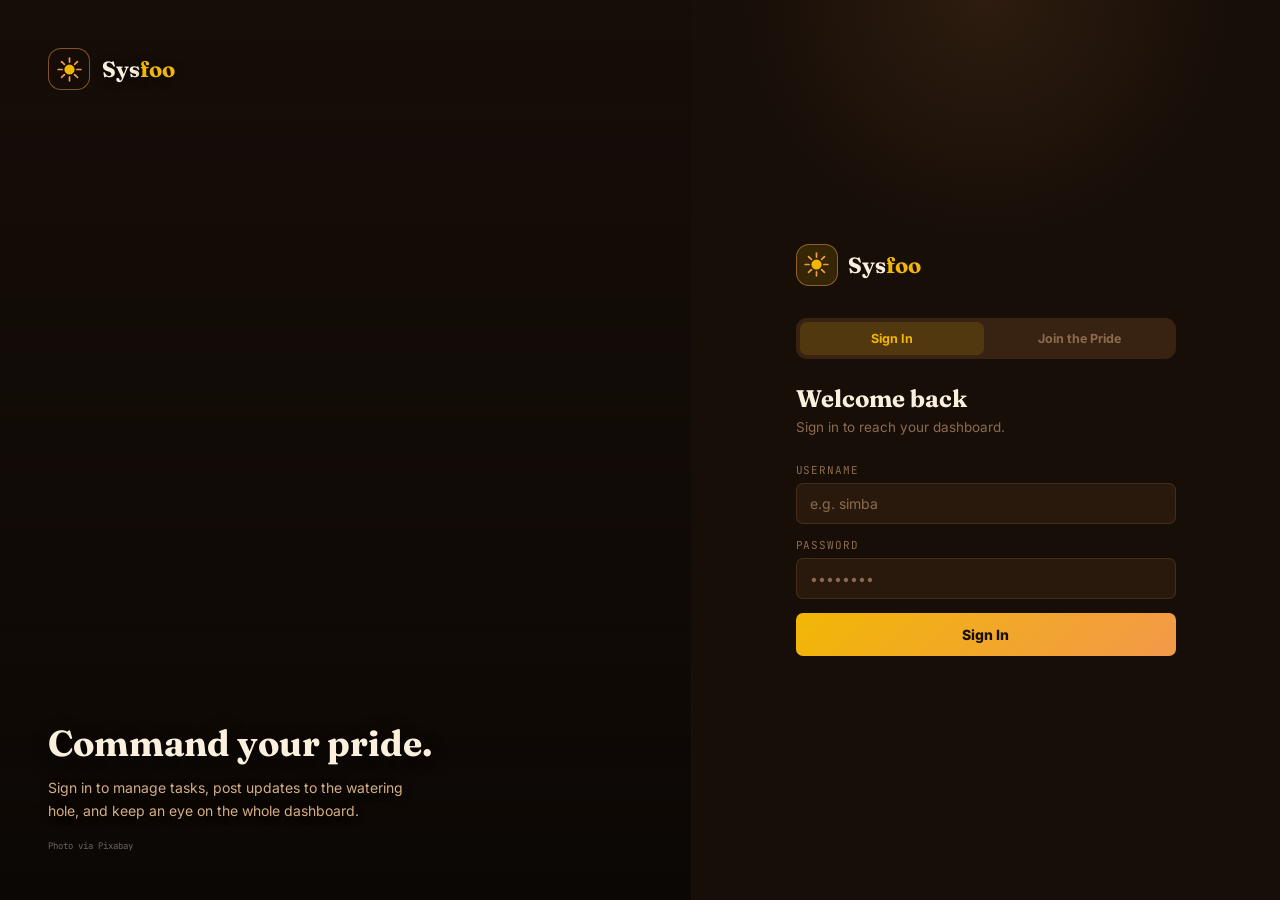
==== commit ef4c5aaa: "refactor: code fixes" ====
--- a/src/main/resources/static/index.html
+++ b/src/main/resources/static/index.html
@@ -149,28 +149,39 @@
       font-family: var(--display); font-weight: 700; font-size: 13px; flex-shrink: 0;
     }
 
-    /* ── Hero ────────────────────────────────────────────────────────────────── */
+    /* ── Hero (real photography banner) ─────────────────────────────────────── */
     .hero {
-      display: flex; align-items: center; justify-content: space-between; gap: 24px;
-      margin-bottom: 1.75rem; flex-wrap: wrap;
+      position: relative; overflow: hidden;
+      display: flex; align-items: flex-end;
+      min-height: 260px; padding: 28px 32px;
+      border-radius: var(--radius); border: 1px solid var(--border);
+      margin-bottom: 1.75rem;
+      background-image:
+        linear-gradient(100deg, rgba(11,7,4,0.92) 0%, rgba(11,7,4,0.55) 45%, rgba(11,7,4,0.15) 100%),
+        url('https://cdn.pixabay.com/photo/2020/02/22/23/03/lion-4871786_1280.jpg');
+      background-size: cover; background-position: center 35%;
       animation: fadeUp 0.5s 0.05s ease both;
     }
+    .hero-text { max-width: 560px; }
     .hero-text h1 {
-      font-family: var(--display); font-weight: 700; font-size: clamp(26px, 4vw, 38px);
-      letter-spacing: -0.5px; line-height: 1.15; margin-bottom: 6px;
-      background: linear-gradient(120deg, var(--txt) 40%, var(--gold) 100%);
-      -webkit-background-clip: text; background-clip: text; color: transparent;
-    }
-    .hero-text p { color: var(--txt-2); font-size: 14.5px; max-width: 480px; }
+      font-family: var(--display); font-weight: 700; font-size: clamp(26px, 4vw, 40px);
+      letter-spacing: -0.5px; line-height: 1.15; margin-bottom: 8px;
+      color: var(--txt); text-shadow: 0 2px 16px rgba(0,0,0,0.5);
+    }
+    .hero-text p { color: var(--txt-2); font-size: 14.5px; max-width: 480px; text-shadow: 0 1px 8px rgba(0,0,0,0.5); }
     .hero-badge {
       display: inline-flex; align-items: center; gap: 6px;
       font-family: var(--mono); font-size: 10.5px; color: var(--gold);
-      background: var(--gold-dim); border: 1px solid var(--border-hi);
+      background: rgba(23,14,8,0.65); backdrop-filter: blur(2px);
+      border: 1px solid var(--border-hi);
       padding: 5px 12px; border-radius: 999px; text-transform: uppercase;
       letter-spacing: 0.1em; margin-bottom: 12px;
     }
     .hero-badge svg { width: 11px; height: 11px; }
-    .hero-art { width: 108px; height: 108px; flex-shrink: 0; opacity: 0.92; }
+    .hero-photo-credit {
+      position: absolute; bottom: 8px; right: 12px;
+      font-family: var(--mono); font-size: 9px; color: rgba(251,240,221,0.45);
+    }
 
     /* ── Uptime bar ──────────────────────────────────────────────────────────── */
     .uptime-bar {
@@ -230,6 +241,23 @@
     }
     .card-title svg { width: 16px; height: 16px; color: var(--gold); flex-shrink: 0; }
     .card-subtitle { font-size: 12px; color: var(--txt-3); margin-top: 2px; font-family: var(--sans); }
+
+    /* ── Photo banner used inside a card (e.g. The Watering Hole) ─────────────── */
+    .card-banner {
+      margin: -1.6rem -1.6rem 1.4rem -1.6rem;
+      height: 148px; position: relative;
+      background-size: cover; background-position: center 60%;
+      border-radius: var(--radius) var(--radius) 0 0;
+      display: flex; align-items: flex-end;
+    }
+    .card-banner::before {
+      content: '';
+      position: absolute; inset: 0;
+      background: linear-gradient(180deg, rgba(11,7,4,0.15) 0%, rgba(11,7,4,0.92) 100%);
+      border-radius: inherit;
+    }
+    .card-banner-content { position: relative; z-index: 1; padding: 0 1.6rem 1.1rem; }
+    .card-banner-content .card-title, .card-banner-content .card-subtitle { text-shadow: 0 2px 10px rgba(0,0,0,0.7); }
 
     /* ── Stat rows ───────────────────────────────────────────────────────────── */
     .stat-row {
@@ -310,16 +338,6 @@
     .toast.info    { background: rgba(166,126,199,0.16);  border: 1px solid rgba(166,126,199,0.35);  color: var(--dusk); }
     .toast.removing { animation: toastOut 0.25s ease forwards; }
     .toast svg { width: 14px; height: 14px; flex-shrink: 0; }
-
-    /* ── Auth lock (shown in place of gated forms) ──────────────────────────── */
-    .auth-lock {
-      display: flex; align-items: center; justify-content: space-between; gap: 14px;
-      background: var(--bg-2); border: 1px dashed var(--border-hi);
-      border-radius: var(--radius-sm); padding: 16px 20px;
-      margin-bottom: 1.25rem; flex-wrap: wrap;
-    }
-    .auth-lock p { font-size: 13px; color: var(--txt-2); display: flex; align-items: center; gap: 8px; }
-    .auth-lock svg { width: 15px; height: 15px; color: var(--gold); flex-shrink: 0; }
 
     /* ═══════════════════════════════════════════════════════════════════════════
        ── TASK MANAGER ──────────────────────────────────────────────────────── */
@@ -514,7 +532,14 @@
     .edit-btn:hover { color: var(--dusk); background: var(--dusk-dim); }
     .del-btn:hover { color: var(--red); background: var(--red-dim); }
 
-    .todo-empty { text-align: center; padding: 3rem 1rem; color: var(--txt-3); }
+    .todo-empty {
+      text-align: center; padding: 3rem 1rem; color: var(--txt-3);
+      position: relative; border-radius: var(--radius-sm); overflow: hidden;
+      background-image:
+        linear-gradient(rgba(23,14,8,0.88), rgba(23,14,8,0.88)),
+        url('https://cdn.pixabay.com/photo/2017/10/21/10/09/tree-2874194_1280.jpg');
+      background-size: cover; background-position: center 70%;
+    }
     .todo-empty-icon { font-size: 26px; margin-bottom: 10px; color: var(--gold); }
     .todo-empty-sub { font-size: 12px; margin-top: 4px; }
 
@@ -607,57 +632,19 @@
     .post-author svg { width: 11px; height: 11px; }
     .post-date { font-family: var(--mono); font-size: 10px; color: var(--txt-3); }
 
-    /* ═══════════════════════════════════════════════════════════════════════════
-       ── AUTH MODAL ─────────────────────────────────────────────────────────── */
-    .modal-overlay {
-      position: fixed; inset: 0; z-index: 2000;
-      background: rgba(10,6,3,0.72); backdrop-filter: blur(3px);
-      display: flex; align-items: center; justify-content: center;
-      padding: 20px;
-      opacity: 0; pointer-events: none; transition: opacity 0.2s ease;
-    }
-    .modal-overlay.open { opacity: 1; pointer-events: auto; }
-    .modal {
-      background: var(--bg-1); border: 1px solid var(--border-hi);
-      border-radius: var(--radius); padding: 2rem;
-      width: 100%; max-width: 400px; position: relative;
-      box-shadow: 0 20px 60px rgba(0,0,0,0.5);
-      transform: translateY(10px); transition: transform 0.25s ease;
-      max-height: 90vh; overflow-y: auto;
-    }
-    .modal-overlay.open .modal { transform: translateY(0); }
-    .modal-close {
-      position: absolute; top: 14px; right: 14px;
-      background: none; border: none; color: var(--txt-3); font-size: 22px;
-      cursor: pointer; line-height: 1; padding: 4px; transition: color 0.2s;
-    }
-    .modal-close:hover { color: var(--txt); }
-
-    .auth-tabs { display: flex; gap: 4px; background: var(--bg-3); border-radius: var(--radius-sm); padding: 4px; margin-bottom: 1.4rem; }
-    .auth-tab {
-      flex: 1; background: none; border: none; cursor: pointer;
-      padding: 9px; border-radius: var(--radius-xs); font-size: 12.5px; font-weight: 700;
-      color: var(--txt-3); transition: all 0.2s; font-family: var(--sans);
-    }
-    .auth-tab.active { background: var(--gold-dim); color: var(--gold); }
-
-    .auth-form { display: flex; flex-direction: column; gap: 14px; }
-    .auth-form label { display: flex; flex-direction: column; gap: 6px; font-size: 11px; font-family: var(--mono); color: var(--txt-3); text-transform: uppercase; letter-spacing: 0.08em; }
-    .auth-form input {
-      background: var(--bg-3); border: 1px solid var(--border); border-radius: var(--radius-xs);
-      padding: 10px 13px; font-family: var(--sans); font-size: 14px; color: var(--txt);
-      outline: none; transition: border-color 0.2s; text-transform: none; letter-spacing: normal;
-    }
-    .auth-form input:focus { border-color: var(--border-hi); background: var(--bg-4); }
-    .auth-error { font-size: 12px; color: var(--red); min-height: 16px; }
-    .auth-submit-btn {
-      background: linear-gradient(135deg, var(--gold), var(--amber)); color: #1a0f04; border: none;
-      border-radius: var(--radius-xs); padding: 12px; font-size: 14px; font-weight: 800;
-      cursor: pointer; transition: all 0.2s; letter-spacing: 0.01em;
-    }
-    .auth-submit-btn:hover { filter: brightness(1.08); }
-    .auth-submit-btn:disabled { opacity: 0.6; cursor: not-allowed; }
-    .auth-hint { font-size: 11px; color: var(--txt-3); text-align: center; margin-top: 2px; }
+    /* ── Auth gate (shown while verifying session, before redirect/render) ───── */
+    .auth-gate {
+      position: fixed; inset: 0; z-index: 3000; background: var(--bg);
+      display: flex; align-items: center; justify-content: center; flex-direction: column; gap: 14px;
+    }
+    .auth-gate.hidden { display: none; }
+    .auth-gate-spinner {
+      width: 34px; height: 34px; border-radius: 50%;
+      border: 3px solid var(--border); border-top-color: var(--gold);
+      animation: spin 0.8s linear infinite;
+    }
+    .auth-gate-text { font-family: var(--mono); font-size: 12px; color: var(--txt-3); letter-spacing: 0.05em; }
+    body.auth-pending .page { display: none; }
 
     /* ═══════════════════════════════════════════════════════════════════════════
        ── Animations ────────────────────────────────────────────────────────── */
@@ -680,8 +667,8 @@
       .todo-name-input { width: 100%; }
       .todo-item-actions { flex-direction: row; }
       .action-btn + .action-btn { border-top: none; border-left: 1px solid var(--border); }
-      .hero { flex-direction: column; align-items: flex-start; }
-      .hero-art { display: none; }
+      .hero { min-height: 200px; padding: 20px; background-position: center 25%; }
+      .hero-photo-credit { display: none; }
       .toast-container { left: 12px; right: 12px; align-items: stretch; }
       .toast { max-width: none; }
     }
@@ -695,7 +682,12 @@
     }
   </style>
 </head>
-<body>
+<body class="auth-pending">
+
+<div class="auth-gate" id="auth-gate">
+  <div class="auth-gate-spinner"></div>
+  <div class="auth-gate-text">Checking your session…</div>
+</div>
 
 <div class="bg-scene" aria-hidden="true">
   <svg viewBox="0 0 1600 500" preserveAspectRatio="xMidYMax slice" xmlns="http://www.w3.org/2000/svg">
@@ -745,10 +737,7 @@
         </svg>
         Refresh
       </button>
-      <div class="auth-area" id="auth-area">
-        <button class="auth-btn ghost" onclick="openAuthModal('login')">Sign In</button>
-        <button class="auth-btn primary" onclick="openAuthModal('register')">Join the Pride</button>
-      </div>
+      <div class="auth-area" id="auth-area"></div>
     </div>
   </header>
 
@@ -762,16 +751,7 @@
       <h1>Command your pride.</h1>
       <p>Watch over your infrastructure, manage the team's tasks, and share updates — all from one watering hole.</p>
     </div>
-    <svg class="hero-art" viewBox="0 0 120 120" fill="none">
-      <circle cx="60" cy="46" r="30" fill="#f2b705" opacity="0.85"/>
-      <g stroke="#e0632c" stroke-width="6" stroke-linecap="round" opacity="0.8">
-        <line x1="60" y1="2" x2="60" y2="16"/><line x1="60" y1="76" x2="60" y2="90"/>
-        <line x1="16" y1="46" x2="30" y2="46"/><line x1="90" y1="46" x2="104" y2="46"/>
-        <line x1="28" y1="14" x2="38" y2="24"/><line x1="82" y1="68" x2="92" y2="78"/>
-        <line x1="92" y1="14" x2="82" y2="24"/><line x1="38" y1="68" x2="28" y2="78"/>
-      </g>
-      <ellipse cx="60" cy="112" rx="46" ry="6" fill="#0b0704" opacity="0.4"/>
-    </svg>
+    <span class="hero-photo-credit">Photo via Pixabay</span>
   </div>
 
   <!-- ── Uptime bar ─────────────────────────────────────────────────────────── -->
@@ -898,12 +878,7 @@
       <input class="todo-search" id="todo-search" type="text" placeholder="Search tasks..." oninput="renderTodos()" />
     </div>
 
-    <div class="auth-lock" id="todo-auth-lock">
-      <p><svg viewBox="0 0 24 24" fill="none" stroke="currentColor" stroke-width="2" stroke-linecap="round"><rect x="3" y="11" width="18" height="11" rx="2"/><path d="M7 11V7a5 5 0 0 1 10 0v4"/></svg>Sign in to add and manage tasks.</p>
-      <button class="auth-btn primary" onclick="openAuthModal('login')">Sign In</button>
-    </div>
-
-    <div class="todo-form" id="todo-form" style="display:none;">
+    <div class="todo-form" id="todo-form">
       <div class="todo-form-row">
         <div class="todo-field-wrap" style="flex:0 0 auto;width:175px;">
           <label class="todo-field-label">
@@ -989,8 +964,8 @@
   <!-- ═══════════════════════════════════════════════════════════════════════════
        ── The Watering Hole (community posts) ───────────────────────────────── -->
   <div class="card card-full" style="animation-delay:0.35s;">
-    <div class="card-header">
-      <div>
+    <div class="card-banner" style="background-image:url('https://cdn.pixabay.com/photo/2015/11/27/14/37/elephant-1065632_1280.jpg')">
+      <div class="card-banner-content">
         <div class="card-title">
           <svg viewBox="0 0 24 24" fill="none" stroke="currentColor" stroke-width="2" stroke-linecap="round"><path d="M21 15a2 2 0 0 1-2 2H7l-4 4V5a2 2 0 0 1 2-2h14a2 2 0 0 1 2 2z"/></svg>
           The Watering Hole
@@ -999,12 +974,7 @@
       </div>
     </div>
 
-    <div class="auth-lock" id="post-auth-lock">
-      <p><svg viewBox="0 0 24 24" fill="none" stroke="currentColor" stroke-width="2" stroke-linecap="round"><rect x="3" y="11" width="18" height="11" rx="2"/><path d="M7 11V7a5 5 0 0 1 10 0v4"/></svg>Sign in to post to the board.</p>
-      <button class="auth-btn primary" onclick="openAuthModal('login')">Sign In</button>
-    </div>
-
-    <form class="post-form" id="post-form" style="display:none;" onsubmit="submitPost(event)">
+    <form class="post-form" id="post-form" onsubmit="submitPost(event)">
       <input class="post-input" id="post-title" type="text" placeholder="Title" maxlength="140" required />
       <textarea class="post-textarea" id="post-content" placeholder="What's happening at the watering hole?" maxlength="4000" required></textarea>
       <div class="post-form-row">
@@ -1029,46 +999,6 @@
 </div>
 
 <div class="toast-container" id="toast-container"></div>
-
-<!-- ── Auth modal ────────────────────────────────────────────────────────────── -->
-<div class="modal-overlay" id="auth-overlay" onclick="if(event.target===this) closeAuthModal()">
-  <div class="modal">
-    <button class="modal-close" onclick="closeAuthModal()" aria-label="Close">&times;</button>
-    <div class="auth-tabs">
-      <button class="auth-tab active" id="tab-login" onclick="switchAuthTab('login')">Sign In</button>
-      <button class="auth-tab" id="tab-register" onclick="switchAuthTab('register')">Join the Pride</button>
-    </div>
-
-    <form class="auth-form" id="login-form" onsubmit="submitLogin(event)">
-      <label>Username
-        <input id="login-username" type="text" required maxlength="40" autocomplete="username" />
-      </label>
-      <label>Password
-        <input id="login-password" type="password" required autocomplete="current-password" />
-      </label>
-      <div class="auth-error" id="login-error"></div>
-      <button type="submit" class="auth-submit-btn" id="login-submit-btn">Sign In</button>
-    </form>
-
-    <form class="auth-form" id="register-form" style="display:none;" onsubmit="submitRegister(event)">
-      <label>Display Name
-        <input id="register-displayname" type="text" maxlength="60" placeholder="e.g. Nala" />
-      </label>
-      <label>Username
-        <input id="register-username" type="text" required maxlength="40" autocomplete="username" />
-      </label>
-      <label>Email <span style="text-transform:none;">(optional)</span>
-        <input id="register-email" type="email" maxlength="120" />
-      </label>
-      <label>Password
-        <input id="register-password" type="password" required minlength="6" autocomplete="new-password" />
-      </label>
-      <div class="auth-error" id="register-error"></div>
-      <button type="submit" class="auth-submit-btn" id="register-submit-btn">Create Account</button>
-      <div class="auth-hint">Password must be at least 6 characters.</div>
-    </form>
-  </div>
-</div>
 
 <script>
   // ── State ──────────────────────────────────────────────────────────────────
@@ -1081,114 +1011,39 @@
   var auth = { loggedIn: false, username: null, displayName: null };
 
   // ── Auth ───────────────────────────────────────────────────────────────────
+  // This page requires a signed-in session. checkAuth() resolves before anything
+  // else runs (see boot, at the bottom): if there's no valid session it sends the
+  // user to the dedicated login page instead of rendering the dashboard.
+  function goToLogin() {
+    var here = encodeURIComponent(window.location.pathname + window.location.search);
+    window.location.href = 'login.html?redirect=' + here;
+  }
+
   function checkAuth() {
-    fetch('/api/auth/me')
-      .then(function(r) { if (!r.ok) throw new Error(); return r.json(); })
-      .then(function(d) { auth = { loggedIn: true, username: d.username, displayName: d.displayName }; updateAuthUI(); })
-      .catch(function() { auth = { loggedIn: false, username: null, displayName: null }; updateAuthUI(); });
+    return fetch('/api/auth/me')
+      .then(function(r) { if (!r.ok) throw new Error('unauthenticated'); return r.json(); })
+      .then(function(d) {
+        auth = { loggedIn: true, username: d.username, displayName: d.displayName };
+        updateAuthUI();
+      })
+      .catch(function() {
+        goToLogin();
+        return Promise.reject(new Error('redirecting'));
+      });
   }
 
   function updateAuthUI() {
     var area = document.getElementById('auth-area');
-    if (auth.loggedIn) {
-      var label = auth.displayName || auth.username;
-      area.innerHTML =
-        '<div class="user-chip"><span class="user-chip-avatar">' + escapeHtml(label.charAt(0).toUpperCase()) + '</span><span>' + escapeHtml(label) + '</span></div>' +
-        '<button class="auth-btn ghost" onclick="logout()">Sign Out</button>';
-    } else {
-      area.innerHTML =
-        '<button class="auth-btn ghost" onclick="openAuthModal(\'login\')">Sign In</button>' +
-        '<button class="auth-btn primary" onclick="openAuthModal(\'register\')">Join the Pride</button>';
-    }
-    document.getElementById('todo-form').style.display = auth.loggedIn ? 'flex' : 'none';
-    document.getElementById('todo-auth-lock').style.display = auth.loggedIn ? 'none' : 'flex';
-    document.getElementById('post-form').style.display = auth.loggedIn ? 'flex' : 'none';
-    document.getElementById('post-auth-lock').style.display = auth.loggedIn ? 'none' : 'flex';
-  }
-
-  function openAuthModal(tab) {
-    document.getElementById('auth-overlay').classList.add('open');
-    switchAuthTab(tab || 'login');
-  }
-  function closeAuthModal() {
-    document.getElementById('auth-overlay').classList.remove('open');
-    document.getElementById('login-error').textContent = '';
-    document.getElementById('register-error').textContent = '';
-  }
-  function switchAuthTab(tab) {
-    var isLogin = tab === 'login';
-    document.getElementById('tab-login').classList.toggle('active', isLogin);
-    document.getElementById('tab-register').classList.toggle('active', !isLogin);
-    document.getElementById('login-form').style.display = isLogin ? 'flex' : 'none';
-    document.getElementById('register-form').style.display = isLogin ? 'none' : 'flex';
-  }
-
-  function submitLogin(e) {
-    e.preventDefault();
-    var username = document.getElementById('login-username').value.trim();
-    var password = document.getElementById('login-password').value;
-    var errEl = document.getElementById('login-error');
-    var btn = document.getElementById('login-submit-btn');
-    errEl.textContent = '';
-    btn.disabled = true;
-
-    fetch('/api/auth/login', {
-      method: 'POST', headers: { 'Content-Type': 'application/json' },
-      body: JSON.stringify({ username: username, password: password })
-    })
-      .then(function(r) { return r.json().then(function(d) { return { ok: r.ok, data: d }; }); })
-      .then(function(res) {
-        if (!res.ok) { errEl.textContent = res.data.message || 'Sign in failed'; return; }
-        auth = { loggedIn: true, username: res.data.username, displayName: res.data.displayName };
-        updateAuthUI();
-        closeAuthModal();
-        document.getElementById('login-form').reset();
-        showToast('Welcome back, ' + (auth.displayName || auth.username), 'success');
-      })
-      .catch(function() { errEl.textContent = 'Network error — please try again'; })
-      .finally(function() { btn.disabled = false; });
-  }
-
-  function submitRegister(e) {
-    e.preventDefault();
-    var displayName = document.getElementById('register-displayname').value.trim();
-    var username = document.getElementById('register-username').value.trim();
-    var email = document.getElementById('register-email').value.trim();
-    var password = document.getElementById('register-password').value;
-    var errEl = document.getElementById('register-error');
-    var btn = document.getElementById('register-submit-btn');
-    errEl.textContent = '';
-
-    if (username.length < 3) { errEl.textContent = 'Username must be at least 3 characters'; return; }
-    if (password.length < 6) { errEl.textContent = 'Password must be at least 6 characters'; return; }
-    if (email && !isValidEmail(email)) { errEl.textContent = 'Invalid email address'; return; }
-
-    btn.disabled = true;
-    fetch('/api/auth/register', {
-      method: 'POST', headers: { 'Content-Type': 'application/json' },
-      body: JSON.stringify({ displayName: displayName, username: username, email: email, password: password })
-    })
-      .then(function(r) { return r.json().then(function(d) { return { ok: r.ok, data: d }; }); })
-      .then(function(res) {
-        if (!res.ok) { errEl.textContent = res.data.message || 'Registration failed'; return; }
-        auth = { loggedIn: true, username: res.data.username, displayName: res.data.displayName };
-        updateAuthUI();
-        closeAuthModal();
-        document.getElementById('register-form').reset();
-        showToast('Welcome to the pride, ' + (auth.displayName || auth.username) + '!', 'success');
-      })
-      .catch(function() { errEl.textContent = 'Network error — please try again'; })
-      .finally(function() { btn.disabled = false; });
+    var label = auth.displayName || auth.username;
+    area.innerHTML =
+      '<div class="user-chip"><span class="user-chip-avatar">' + escapeHtml(label.charAt(0).toUpperCase()) + '</span><span>' + escapeHtml(label) + '</span></div>' +
+      '<button class="auth-btn ghost" onclick="logout()">Sign Out</button>';
   }
 
   function logout() {
     fetch('/api/auth/logout', { method: 'POST' })
-      .then(function() {
-        auth = { loggedIn: false, username: null, displayName: null };
-        updateAuthUI();
-        showToast('Signed out', 'info');
-      })
-      .catch(function() { showToast('Sign out failed', 'error'); });
+      .then(function() { window.location.href = 'login.html'; })
+      .catch(function() { window.location.href = 'login.html'; });
   }
 
   // ── Posts ──────────────────────────────────────────────────────────────────
@@ -1224,7 +1079,7 @@
 
   function submitPost(e) {
     e.preventDefault();
-    if (!auth.loggedIn) { openAuthModal('login'); return; }
+    if (!auth.loggedIn) { goToLogin(); return; }
 
     var titleInput = document.getElementById('post-title');
     var contentInput = document.getElementById('post-content');
@@ -1243,7 +1098,7 @@
       body: JSON.stringify({ title: title, content: content, imageUrl: imageUrl })
     })
       .then(function(r) {
-        if (r.status === 401) { openAuthModal('login'); throw new Error('auth'); }
+        if (r.status === 401) { goToLogin(); throw new Error('auth'); }
         return r.json().then(function(d) { return { ok: r.ok, data: d }; });
       })
       .then(function(res) {
@@ -1280,7 +1135,7 @@
   }
 
   function sendTestEmail() {
-    if (!auth.loggedIn) { openAuthModal('login'); return; }
+    if (!auth.loggedIn) { goToLogin(); return; }
     var email = document.getElementById('default-email').value.trim();
     if (!email) { showToast('Enter an email address first', 'error'); return; }
     if (!isValidEmail(email)) { showToast('Invalid email address', 'error'); return; }
@@ -1632,7 +1487,7 @@
 
   // ── Add todo ─────────────────────────────────────────────────────────────────
   function addTodo() {
-    if (!auth.loggedIn) { openAuthModal('login'); return; }
+    if (!auth.loggedIn) { goToLogin(); return; }
     var textInput = document.getElementById('todo-text');
     var nameInput = document.getElementById('todo-name');
     var emailInput = document.getElementById('todo-email');
@@ -1651,7 +1506,7 @@
       body: JSON.stringify({ name: name, text: text })
     })
       .then(function(r) {
-        if (r.status === 401) { openAuthModal('login'); throw new Error('auth'); }
+        if (r.status === 401) { goToLogin(); throw new Error('auth'); }
         return r.json().then(function(d) { return { ok: r.ok, data: d }; });
       })
       .then(function(res) {
@@ -1728,17 +1583,26 @@
   }
 
   // ── Boot ─────────────────────────────────────────────────────────────────────
-  document.getElementById('session-start').textContent = formatTime(sessionStart);
-  var savedEmail = localStorage.getItem('sysfoo_default_email') || '';
-  if (savedEmail) document.getElementById('todo-email').value = savedEmail;
-  setInterval(updateClock, 1000);
-  updateClock();
-  checkAuth();
-  fetchSystemInfo();
-  fetchDatabaseInfo();
-  loadTodos();
-  loadPosts();
-  startAutoRefresh();
+  // Gate everything behind a valid session: checkAuth() either resolves (session
+  // confirmed, safe to render the dashboard) or redirects to login.html — in
+  // which case the rest of this chain deliberately never runs.
+  checkAuth().then(function() {
+    document.body.classList.remove('auth-pending');
+    document.getElementById('auth-gate').classList.add('hidden');
+
+    document.getElementById('session-start').textContent = formatTime(sessionStart);
+    var savedEmail = localStorage.getItem('sysfoo_default_email') || '';
+    if (savedEmail) document.getElementById('todo-email').value = savedEmail;
+    setInterval(updateClock, 1000);
+    updateClock();
+    fetchSystemInfo();
+    fetchDatabaseInfo();
+    loadTodos();
+    loadPosts();
+    startAutoRefresh();
+  }).catch(function() {
+    // checkAuth() already triggered a redirect to login.html; nothing else to do.
+  });
 </script>
 </body>
 </html>
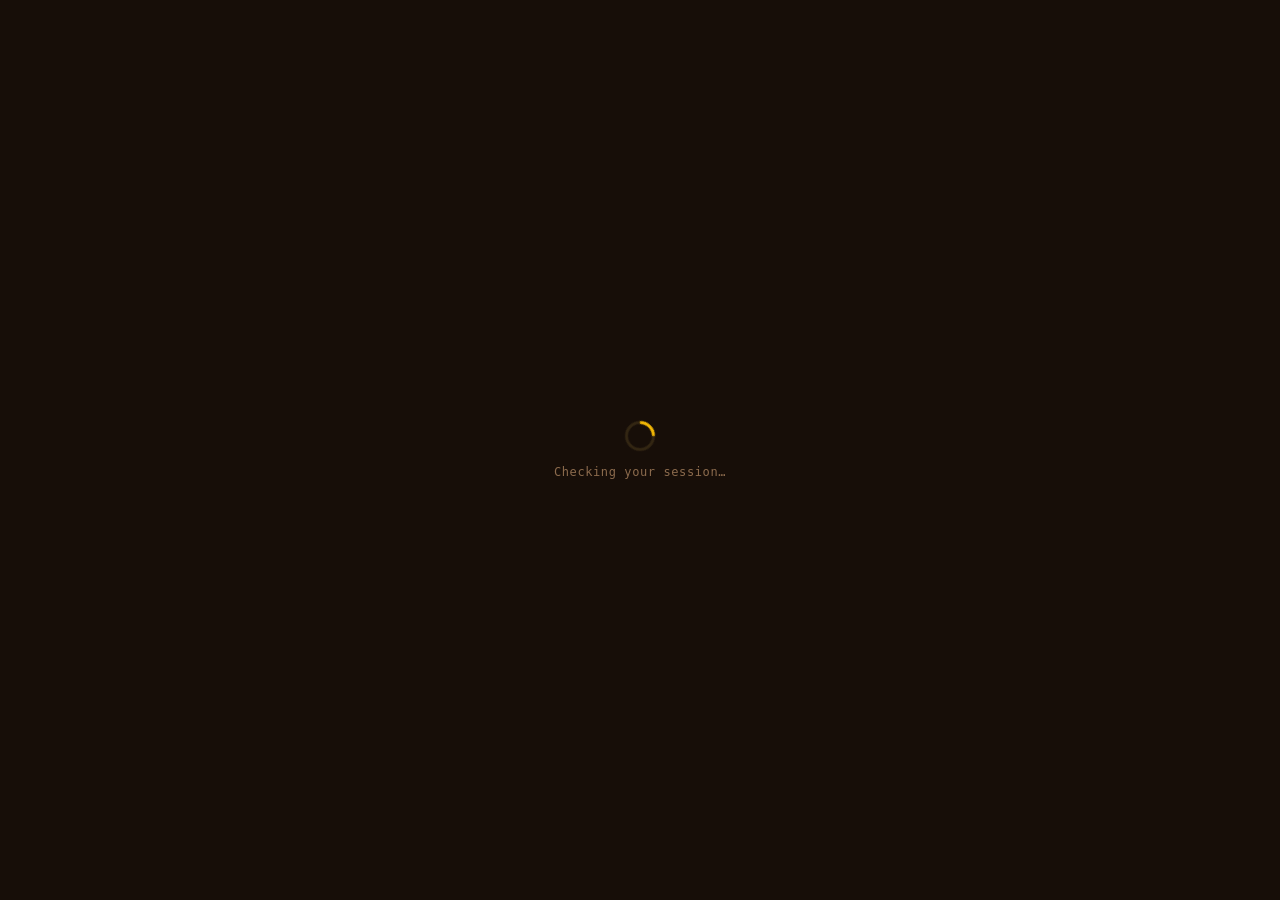
==== commit 80a9a577: "feat: new UI was added" ====
--- a/src/main/resources/static/index.html
+++ b/src/main/resources/static/index.html
@@ -44,6 +44,22 @@
       --radius-xs:  7px;
     }
 
+    /* ── Accent themes ──────────────────────────────────────────────────────────
+       Swaps only the brand-accent variables (gold/amber/rust family) — the base
+       background/text palette stays constant so contrast never regresses. */
+    body[data-accent="violet"] {
+      --gold: #a67ec7; --gold-dim: rgba(166,126,199,0.14); --gold-mid: rgba(166,126,199,0.28);
+      --amber: #c9a0e0; --amber-dim: rgba(201,160,224,0.14);
+      --rust: #7c4fa0; --rust-dim: rgba(124,79,160,0.15);
+      --border-hi: rgba(166,126,199,0.5);
+    }
+    body[data-accent="jungle"] {
+      --gold: #00d4aa; --gold-dim: rgba(0,212,170,0.14); --gold-mid: rgba(0,212,170,0.26);
+      --amber: #34e0b8; --amber-dim: rgba(52,224,184,0.14);
+      --rust: #059c7d; --rust-dim: rgba(5,156,125,0.16);
+      --border-hi: rgba(0,212,170,0.5);
+    }
+
     html { scroll-behavior: smooth; }
 
     body {
@@ -107,6 +123,33 @@
 
     .header-right { display: flex; align-items: center; gap: 12px; flex-wrap: wrap; }
 
+    .global-search { position: relative; display: flex; align-items: center; }
+    .global-search-icon { position: absolute; left: 12px; width: 14px; height: 14px; color: var(--txt-3); pointer-events: none; }
+    .global-search input {
+      width: 220px; font-family: var(--sans); font-size: 12.5px; color: var(--txt);
+      background: var(--bg-2); border: 1px solid var(--border); border-radius: 999px;
+      padding: 8px 14px 8px 32px; transition: border-color 0.15s, width 0.15s;
+    }
+    .global-search input:focus { outline: none; border-color: var(--gold); width: 260px; }
+    .global-search-results {
+      display: none; position: absolute; top: calc(100% + 8px); right: 0; width: 340px; max-height: 420px;
+      overflow-y: auto; background: var(--bg-1); border: 1px solid var(--border-hi);
+      border-radius: var(--radius-sm); box-shadow: 0 12px 32px rgba(0,0,0,0.4); z-index: 200;
+    }
+    .global-search-results.show { display: block; }
+    .search-result-group-label {
+      font-family: var(--mono); font-size: 10px; text-transform: uppercase; letter-spacing: 0.1em;
+      color: var(--txt-3); padding: 10px 14px 4px;
+    }
+    .search-result-item {
+      display: block; width: 100%; text-align: left; padding: 8px 14px; background: none; border: none;
+      cursor: pointer; border-bottom: 1px solid var(--border);
+    }
+    .search-result-item:hover { background: var(--bg-2); }
+    .search-result-item-title { font-size: 12.5px; color: var(--txt); font-weight: 600; }
+    .search-result-item-snippet { font-size: 11px; color: var(--txt-3); margin-top: 2px; overflow: hidden; text-overflow: ellipsis; white-space: nowrap; }
+    .search-result-empty { padding: 16px 14px; font-size: 12px; color: var(--txt-3); text-align: center; }
+
     .live-clock {
       font-family: var(--mono); font-size: 13px; color: var(--txt-2);
       background: var(--bg-2); border: 1px solid var(--border);
@@ -124,6 +167,16 @@
     .refresh-btn svg { width: 13px; height: 13px; }
     .refresh-btn.spinning svg { animation: spin 0.8s linear infinite; }
 
+    .theme-btn {
+      font-family: var(--sans); font-size: 12px; font-weight: 700;
+      color: var(--txt-2); background: var(--bg-2);
+      border: 1px solid var(--border); border-radius: 999px;
+      padding: 7px 10px; cursor: pointer; display: flex; align-items: center; gap: 7px;
+      transition: all 0.2s;
+    }
+    .theme-btn:hover { border-color: var(--border-hi); color: var(--txt); }
+    .theme-btn svg { width: 14px; height: 14px; }
+
     /* ── Auth area ───────────────────────────────────────────────────────────── */
     .auth-area { display: flex; align-items: center; gap: 10px; flex-wrap: wrap; }
     .auth-btn {
@@ -148,6 +201,29 @@
       color: #1a0f04; display: flex; align-items: center; justify-content: center;
       font-family: var(--display); font-weight: 700; font-size: 13px; flex-shrink: 0;
     }
+
+    /* ── Top navigation ──────────────────────────────────────────────────────── */
+    .topnav {
+      position: sticky; top: 0; z-index: 4;
+      display: flex; gap: 4px; overflow-x: auto;
+      background: rgba(23,14,8,0.85); backdrop-filter: blur(10px);
+      border: 1px solid var(--border); border-radius: 999px;
+      padding: 6px; margin-bottom: 1.75rem;
+      animation: fadeDown 0.5s 0.05s ease both;
+    }
+    .nav-link {
+      flex: 1 0 auto; display: flex; align-items: center; justify-content: center; gap: 7px;
+      background: none; border: none; border-radius: 999px;
+      font-family: var(--sans); font-size: 13px; font-weight: 700; color: var(--txt-2);
+      padding: 10px 18px; cursor: pointer; white-space: nowrap; transition: all 0.2s;
+    }
+    .nav-link svg { width: 15px; height: 15px; flex-shrink: 0; }
+    .nav-link:hover { color: var(--txt); background: var(--bg-2); }
+    .nav-link.active { color: #1a0f04; background: linear-gradient(135deg, var(--gold), var(--amber)); }
+
+    /* ── Views (one top-nav section shown at a time) ──────────────────────────── */
+    .view { display: none; }
+    .view.active { display: block; animation: fadeUp 0.4s ease both; }
 
     /* ── Hero (real photography banner) ─────────────────────────────────────── */
     .hero {
@@ -372,9 +448,10 @@
     .todo-form-row { display: flex; gap: 10px; align-items: flex-end; flex-wrap: wrap; }
     .todo-field-wrap { display: flex; flex-direction: column; gap: 5px; flex: 1; min-width: 160px; }
     .todo-field-label { font-size: 10px; font-family: var(--mono); color: var(--txt-3); text-transform: uppercase; letter-spacing: 0.09em; display: flex; align-items: center; gap: 4px; }
+    .todo-field-label .optional { text-transform: none; letter-spacing: normal; opacity: 0.75; }
     .todo-field-label svg { width: 9px; height: 9px; }
 
-    .todo-input, .todo-name-input, .todo-email-input, .post-input, .post-textarea {
+    .todo-input, .todo-name-input, .todo-email-input, .todo-assignee-select, .post-input, .post-textarea {
       width: 100%; background: var(--bg-3); border: 1px solid var(--border);
       border-radius: var(--radius-xs); padding: 9px 13px;
       font-family: var(--sans); font-size: 14px; color: var(--txt);
@@ -382,10 +459,15 @@
     }
     .todo-input::placeholder, .todo-name-input::placeholder, .todo-email-input::placeholder,
     .post-input::placeholder, .post-textarea::placeholder { color: var(--txt-3); }
-    .todo-input:focus, .todo-name-input:focus, .todo-email-input:focus,
+    .todo-input:focus, .todo-name-input:focus, .todo-email-input:focus, .todo-assignee-select:focus,
     .post-input:focus, .post-textarea:focus { border-color: var(--border-hi); background: var(--bg-4); }
-    .todo-name-input { font-family: var(--mono); font-size: 13px; color: var(--dusk); flex-shrink: 0; width: 185px; }
+    .todo-name-input, .todo-assignee-select { font-family: var(--mono); font-size: 13px; color: var(--dusk); flex-shrink: 0; width: 185px; }
     .todo-email-input { font-family: var(--mono); font-size: 13px; color: var(--dusk); border-color: rgba(166,126,199,0.22); }
+    /* ENHANCEMENT: the notify email is now always looked up from the selected
+       assignee's account (see UserController), never typed — readonly makes
+       that explicit instead of looking like an editable field that happens
+       to be pre-filled. */
+    .todo-email-input[readonly] { color: var(--txt-3); background: var(--bg-2); cursor: not-allowed; }
     .post-textarea { resize: vertical; min-height: 78px; line-height: 1.5; }
 
     .todo-form-bottom { display: flex; align-items: center; justify-content: space-between; flex-wrap: wrap; gap: 10px; }
@@ -415,6 +497,23 @@
     .todo-add-btn:disabled { opacity: 0.5; cursor: not-allowed; transform: none; box-shadow: none; }
     .todo-add-btn svg { width: 14px; height: 14px; }
 
+    .todo-form-actions { display: flex; align-items: center; gap: 8px; flex-wrap: wrap; justify-content: flex-end; }
+
+    .modal-backdrop { position: fixed; inset: 0; background: rgba(23,14,8,0.72); backdrop-filter: blur(2px); z-index: 1000; display: flex; align-items: center; justify-content: center; padding: 24px; }
+    .modal-backdrop[style*="display:none"] { display: none !important; }
+    .task-modal { width: min(940px, 100%); background: var(--bg-1); border: 1px solid var(--border-hi); border-radius: var(--radius); box-shadow: 0 30px 80px rgba(0,0,0,0.75); color: var(--txt); }
+    .task-modal-header { display: flex; align-items: center; justify-content: space-between; gap: 10px; padding: 16px 20px; border-bottom: 1px solid var(--border); background: var(--bg-2); border-radius: var(--radius) var(--radius) 0 0; }
+    .task-modal-title { font-weight: 800; font-size: 16px; letter-spacing: 0.06em; }
+    .task-modal-kicker { color: var(--gold); font-family: var(--mono); font-size: 11px; text-transform: uppercase; letter-spacing: 0.12em; }
+    .task-modal-close { border: 1px solid var(--border-hi); background: transparent; color: var(--txt); width: 36px; height: 36px; border-radius: 50%; font-size: 18px; cursor: pointer; }
+    .task-modal-body { padding: 20px; display: grid; grid-template-columns: repeat(2, minmax(0, 1fr)); gap: 14px; }
+    .task-modal-field { display: flex; flex-direction: column; gap: 6px; }
+    .task-modal-field.full { grid-column: 1 / -1; }
+    .task-modal-label { font-family: var(--mono); color: var(--txt-2); font-size: 10px; letter-spacing: 0.08em; text-transform: uppercase; }
+    .task-modal-body .todo-input, .task-modal-body select { width: 100%; }
+    .task-modal-actions { display: flex; align-items: center; justify-content: flex-end; gap: 12px; padding: 0 20px 20px; }
+    .task-modal-actions .ghost-btn { background: transparent; color: var(--txt); border: 1px solid var(--border-hi); padding: 10px 14px; border-radius: var(--radius-xs); font-weight: 700; cursor: pointer; }
+
     .todo-controls { display: flex; align-items: center; justify-content: space-between; margin-bottom: 12px; flex-wrap: wrap; gap: 10px; }
     .todo-filters { display: flex; gap: 6px; flex-wrap: wrap; }
     .filter-btn {
@@ -433,6 +532,32 @@
     }
     .todo-sort:focus { border-color: var(--border-hi); }
     .todo-sort option { background: var(--bg-2); }
+
+    /* ENHANCEMENT ("...a Kanban or calendar view") */
+    .view-toggle { display: flex; border: 1px solid var(--border); border-radius: var(--radius-xs); overflow: hidden; }
+    .view-toggle-btn {
+      font-family: var(--mono); font-size: 11px; color: var(--txt-2); background: var(--bg-2);
+      border: none; padding: 5px 12px; cursor: pointer; transition: background 0.15s, color 0.15s;
+    }
+    .view-toggle-btn + .view-toggle-btn { border-left: 1px solid var(--border); }
+    .view-toggle-btn.active { background: var(--gold-dim); color: var(--gold); }
+    .kanban-board { display: none; gap: 12px; overflow-x: auto; padding-bottom: 8px; }
+    .kanban-column { flex: 1 0 220px; min-width: 220px; background: var(--bg-2); border: 1px solid var(--border); border-radius: var(--radius-sm); display: flex; flex-direction: column; max-height: 620px; }
+    .kanban-column-header {
+      display: flex; align-items: center; justify-content: space-between; gap: 6px; font-size: 12.5px; font-weight: 700;
+      color: var(--txt-2); padding: 12px 14px; border-bottom: 1px solid var(--border);
+    }
+    .kanban-column-count { font-family: var(--mono); font-size: 10px; color: var(--txt-3); background: var(--bg-3); padding: 1px 7px; border-radius: 999px; }
+    .kanban-column-body { flex: 1; overflow-y: auto; padding: 10px; display: flex; flex-direction: column; gap: 8px; }
+    .kanban-column-empty { font-size: 11.5px; color: var(--txt-3); font-style: italic; text-align: center; padding: 16px 4px; border: 1px dashed var(--border); border-radius: var(--radius-xs); }
+    .kanban-card {
+      background: var(--bg-3); border: 1px solid var(--border); border-radius: var(--radius-xs);
+      padding: 10px 12px; cursor: grab; transition: border-color 0.15s, transform 0.1s;
+    }
+    .kanban-card:hover { border-color: var(--gold); }
+    .kanban-card:active { cursor: grabbing; transform: scale(0.98); }
+    .kanban-card-text { font-size: 12.5px; color: var(--txt); line-height: 1.4; }
+    .kanban-card-assignee, .kanban-card-due { font-family: var(--mono); font-size: 10px; color: var(--txt-3); margin-top: 6px; }
 
     .todo-meta { display: flex; align-items: center; justify-content: space-between; margin-bottom: 12px; flex-wrap: wrap; gap: 8px; }
     .todo-count { font-family: var(--mono); font-size: 12px; color: var(--txt-2); }
@@ -460,6 +585,14 @@
     .todo-item.done { border-color: rgba(127,176,105,0.25); background: rgba(127,176,105,0.04); }
     .todo-item.done .todo-text { text-decoration: line-through; color: var(--txt-3); }
     .todo-item.removing { animation: slideOut 0.25s ease forwards; }
+    .todo-issue-key { font-family: var(--mono); font-size: 10px; color: var(--gold); font-weight: 700; letter-spacing: 0.08em; }
+    .todo-status { font-family: var(--mono); font-size: 9px; color: var(--txt-2); background: var(--bg-3); border: 1px solid var(--border); padding: 2px 8px; border-radius: 999px; text-transform: uppercase; }
+    .todo-status.TO_DO { color: var(--amber); background: var(--amber-dim); border-color: rgba(242,153,74,0.3); }
+    .todo-status.IN_PROGRESS { color: var(--dusk); background: var(--dusk-dim); border-color: rgba(166,126,199,0.3); }
+    .todo-status.IN_REVIEW { color: var(--txt); background: var(--bg-3); border-color: var(--border-hi); }
+    .todo-status.DONE { color: var(--grass); background: var(--grass-dim); border-color: rgba(127,176,105,0.30); }
+    .todo-metadata { margin-top: 8px; }
+    .todo-metadata-tag { display: inline-flex; align-items: center; gap: 6px; font-family: var(--mono); font-size: 10px; color: var(--txt-2); background: var(--bg-3); border: 1px solid var(--border); padding: 3px 8px; border-radius: 999px; }
 
     .todo-item-left {
       position: relative; flex-shrink: 0;
@@ -511,6 +644,8 @@
     .todo-edit-input { width: 100%; background: var(--bg-3); border: 1px solid var(--border-hi); border-radius: var(--radius-xs); padding: 5px 9px; font-family: var(--sans); font-size: 14px; color: var(--txt); outline: none; }
     .todo-footer-row { display: flex; align-items: center; gap: 8px; margin-top: 6px; flex-wrap: wrap; }
     .todo-timestamp { font-family: var(--mono); font-size: 10px; color: var(--txt-3); }
+    .todo-relative { font-family: var(--mono); font-size: 10px; color: var(--txt-3); }
+    .todo-relative::before { content: '· '; }
     .done-badge {
       font-family: var(--mono); font-size: 9px; color: var(--grass); background: var(--grass-dim);
       border: 1px solid rgba(127,176,105,0.28); padding: 1px 7px; border-radius: 999px;
@@ -518,6 +653,20 @@
     }
     .todo-item.done .done-badge { display: inline-flex; align-items: center; gap: 3px; }
     .done-badge::before { content: ''; width: 5px; height: 5px; border-radius: 50%; background: var(--grass); animation: pulse 2s ease-in-out infinite; }
+
+    /* ENHANCEMENT ("task due dates + reminders... tags/labels") */
+    .todo-duedate {
+      display: inline-flex; align-items: center; gap: 4px; font-family: var(--mono); font-size: 9px;
+      color: var(--txt-3); background: var(--bg-2); border: 1px solid var(--border);
+      padding: 1px 7px; border-radius: 999px; text-transform: uppercase; letter-spacing: 0.06em;
+    }
+    .todo-duedate svg { width: 10px; height: 10px; }
+    .todo-duedate.overdue { color: var(--red); background: var(--red-dim); border-color: rgba(229,72,77,0.3); }
+    .todo-tags-row { display: flex; flex-wrap: wrap; gap: 5px; margin-top: 4px; }
+    .todo-tag-chip {
+      font-family: var(--mono); font-size: 9px; color: var(--dusk); background: rgba(166,126,199,0.12);
+      border: 1px solid rgba(166,126,199,0.28); padding: 1px 8px; border-radius: 999px;
+    }
 
     .todo-item-actions { display: flex; flex-direction: column; border-left: 1px solid var(--border); flex-shrink: 0; }
     .action-btn {
@@ -543,25 +692,16 @@
     .todo-empty-icon { font-size: 26px; margin-bottom: 10px; color: var(--gold); }
     .todo-empty-sub { font-size: 12px; margin-top: 4px; }
 
-    /* ── Email settings ──────────────────────────────────────────────────────── */
-    .email-settings-btn {
-      font-family: var(--mono); font-size: 11px; color: var(--dusk);
-      background: var(--dusk-dim); border: 1px solid rgba(166,126,199,0.3);
-      border-radius: var(--radius-xs); padding: 6px 13px; cursor: pointer;
-      display: flex; align-items: center; gap: 6px; transition: all 0.2s;
-    }
-    .email-settings-btn:hover { background: rgba(166,126,199,0.24); }
-    .email-settings-btn svg { width: 12px; height: 12px; }
-
-    .email-settings-panel {
-      max-height: 0; overflow: hidden; opacity: 0;
-      transition: max-height 0.3s ease, opacity 0.25s ease, margin 0.3s ease;
-      background: var(--bg-2); border: 1px solid rgba(166,126,199,0.2);
-      border-radius: var(--radius-sm);
-    }
-    .email-settings-panel.open { max-height: 260px; opacity: 1; padding: 16px 18px; margin-bottom: 1.25rem; }
-    .email-settings-title { display: flex; align-items: center; gap: 7px; font-size: 12px; font-weight: 700; color: var(--dusk); margin-bottom: 12px; }
-    .email-settings-title svg { width: 13px; height: 13px; }
+    .load-more-btn {
+      display: block; margin: 16px auto 4px; padding: 9px 20px;
+      background: var(--bg-2); border: 1px solid var(--border); border-radius: var(--radius-xs);
+      color: var(--txt-2); font-size: 12.5px; font-weight: 600; cursor: pointer;
+      transition: background 0.15s, color 0.15s, border-color 0.15s;
+    }
+    .load-more-btn:hover { background: var(--bg-3); color: var(--txt); border-color: var(--gold); }
+    .load-more-btn:disabled { opacity: 0.5; cursor: default; }
+
+    /* ── Email settings (now lives in the Settings view, as a plain card) ────── */
     .email-settings-row { display: flex; gap: 10px; align-items: flex-end; flex-wrap: wrap; }
     .email-field-wrap { display: flex; flex-direction: column; gap: 5px; flex: 1; min-width: 220px; }
     .email-field-label { font-size: 10px; font-family: var(--mono); color: var(--txt-3); text-transform: uppercase; letter-spacing: 0.09em; display: flex; align-items: center; gap: 4px; }
@@ -591,6 +731,16 @@
     .email-test-btn:hover { color: var(--dusk); border-color: rgba(166,126,199,0.3); }
     .email-test-btn svg { width: 12px; height: 12px; }
     .email-settings-hint { font-family: var(--mono); font-size: 10px; color: var(--txt-3); line-height: 1.6; border-top: 1px solid var(--border); padding-top: 10px; margin-top: 12px; }
+
+    /* ENHANCEMENT: notification preferences toggle */
+    .pref-row { justify-content: space-between; align-items: center; padding-top: 12px; border-top: 1px solid var(--border); margin-top: 4px; }
+    .pref-toggle-label { font-size: 13px; color: var(--txt-2); }
+    .pref-toggle { position: relative; display: inline-block; width: 38px; height: 22px; cursor: pointer; flex-shrink: 0; }
+    .pref-toggle input { opacity: 0; width: 0; height: 0; position: absolute; }
+    .pref-toggle-track { position: absolute; inset: 0; background: var(--bg-3); border: 1px solid var(--border); border-radius: 999px; transition: background 0.15s; }
+    .pref-toggle-thumb { position: absolute; top: 2px; left: 2px; width: 16px; height: 16px; border-radius: 50%; background: var(--txt-3); transition: transform 0.15s, background 0.15s; }
+    .pref-toggle input:checked + .pref-toggle-track { background: var(--accent-dim, rgba(244,201,93,0.25)); border-color: var(--gold); }
+    .pref-toggle input:checked + .pref-toggle-track .pref-toggle-thumb { transform: translateX(16px); background: var(--gold); }
     .email-settings-hint code { background: var(--bg-3); border: 1px solid var(--border); padding: 1px 5px; border-radius: 3px; color: var(--gold); font-family: var(--mono); }
 
     .email-badge {
@@ -632,6 +782,27 @@
     .post-author svg { width: 11px; height: 11px; }
     .post-date { font-family: var(--mono); font-size: 10px; color: var(--txt-3); }
 
+    /* ENHANCEMENT ("likes/comments on posts, post editing/deleting") */
+    .post-actions { display: flex; align-items: center; gap: 6px; margin-top: 8px; }
+    .post-action-btn {
+      display: inline-flex; align-items: center; gap: 5px; padding: 5px 10px;
+      background: var(--bg-2); border: 1px solid var(--border); border-radius: 999px;
+      color: var(--txt-3); font-family: var(--mono); font-size: 11px; cursor: pointer;
+      transition: color 0.15s, border-color 0.15s;
+    }
+    .post-action-btn svg { width: 13px; height: 13px; }
+    .post-action-btn:hover { color: var(--txt); border-color: var(--gold); }
+    .post-action-btn.liked { color: var(--red, #e5484d); border-color: var(--red, #e5484d); }
+    .post-action-btn.danger:hover { color: var(--red, #e5484d); border-color: var(--red, #e5484d); }
+    .post-action-btn.primary { background: var(--gold-dim); color: var(--gold); border-color: var(--border-hi); }
+    .post-edit-title { margin-bottom: 8px; font-weight: 700; }
+    .post-edit-content { width: 100%; resize: vertical; font-family: var(--sans); }
+    .post-edit-actions { display: flex; gap: 8px; margin-top: 8px; }
+    .post-comments-panel { margin-top: 10px; padding-top: 10px; border-top: 1px solid var(--border); display: flex; flex-direction: column; gap: 8px; }
+    .post-comment { font-size: 12px; color: var(--txt-2); line-height: 1.5; }
+    .post-comment-author { font-weight: 700; color: var(--gold); margin-right: 6px; }
+    .post-comments-loading, .post-comments-empty { font-size: 11.5px; color: var(--txt-3); font-style: italic; }
+
     /* ── Auth gate (shown while verifying session, before redirect/render) ───── */
     .auth-gate {
       position: fixed; inset: 0; z-index: 3000; background: var(--bg);
@@ -645,6 +816,71 @@
     }
     .auth-gate-text { font-family: var(--mono); font-size: 12px; color: var(--txt-3); letter-spacing: 0.05em; }
     body.auth-pending .page { display: none; }
+
+    /* ── Hero greeting (personalized line, filled once we know who's signed in) ── */
+    .hero-greeting { font-family: var(--mono); font-size: 11px; color: var(--gold); text-transform: uppercase; letter-spacing: 0.08em; margin-top: 10px; }
+
+    /* ═══════════════════════════════════════════════════════════════════════════
+       ── HOME OVERVIEW (tasks / posts / team summary + recent activity) ──────── */
+    .overview-card { display: flex; flex-direction: column; gap: 12px; min-height: 100%; }
+    .overview-stat-row { display: flex; align-items: baseline; gap: 9px; }
+    .overview-stat-num { font-family: var(--display); font-size: 34px; font-weight: 700; color: var(--gold); letter-spacing: -1px; line-height: 1; }
+    .overview-stat-label { font-family: var(--mono); font-size: 10.5px; color: var(--txt-3); text-transform: uppercase; letter-spacing: 0.1em; }
+    .overview-preview { font-size: 12.5px; color: var(--txt-2); line-height: 1.5; padding: 10px 12px; background: var(--bg-2); border: 1px solid var(--border); border-radius: var(--radius-xs); }
+    .overview-preview-title { font-family: var(--display); font-weight: 700; color: var(--txt); font-size: 13px; margin-bottom: 3px; }
+    .overview-preview-meta { font-family: var(--mono); font-size: 10px; color: var(--txt-3); margin-top: 6px; display: flex; gap: 8px; align-items: center; }
+    .overview-empty { font-size: 12px; color: var(--txt-3); font-style: italic; padding: 8px 0; }
+    .overview-avatars { display: flex; align-items: center; }
+    .overview-avatar {
+      width: 28px; height: 28px; border-radius: 50%; background: var(--gold-dim); color: var(--gold);
+      border: 2px solid var(--bg-1); font-family: var(--display); font-weight: 700; font-size: 12px;
+      display: flex; align-items: center; justify-content: center; margin-left: -8px;
+    }
+    .overview-avatar:first-child { margin-left: 0; }
+    .overview-more { font-family: var(--mono); font-size: 10.5px; color: var(--txt-3); margin-left: 8px; }
+    .overview-cta {
+      align-self: flex-start; margin-top: auto;
+      background: none; border: 1px solid var(--border); color: var(--txt-2);
+      border-radius: var(--radius-xs); padding: 8px 14px; cursor: pointer;
+      font-family: var(--sans); font-size: 12px; font-weight: 700;
+      display: flex; align-items: center; gap: 6px; transition: all 0.2s;
+    }
+    .overview-cta:hover { border-color: var(--border-hi); color: var(--txt); background: var(--bg-2); }
+    .overview-cta svg { width: 12px; height: 12px; }
+
+    /* ── Recent activity feed ─────────────────────────────────────────────────── */
+    .activity-list { display: flex; flex-direction: column; }
+    .activity-item { display: flex; align-items: flex-start; gap: 12px; padding: 12px 0; border-bottom: 1px solid var(--border); }
+    .activity-item:last-child { border-bottom: none; padding-bottom: 0; }
+    .activity-icon { width: 30px; height: 30px; border-radius: 9px; flex-shrink: 0; display: flex; align-items: center; justify-content: center; }
+    .activity-icon svg { width: 14px; height: 14px; }
+    .activity-icon.task { background: var(--amber-dim); color: var(--amber); }
+    .activity-icon.task.done { background: var(--grass-dim); color: var(--grass); }
+    .activity-icon.post { background: var(--dusk-dim); color: var(--dusk); }
+    .activity-body { flex: 1; min-width: 0; }
+    .activity-text { font-size: 13px; color: var(--txt); line-height: 1.4; }
+    .activity-text b { font-family: var(--display); }
+    .activity-meta { font-family: var(--mono); font-size: 10.5px; color: var(--txt-3); margin-top: 3px; }
+
+    /* ═══════════════════════════════════════════════════════════════════════════
+       ── SETTINGS (grouped sections) ──────────────────────────────────────────── */
+    .settings-groups { display: flex; flex-direction: column; gap: 26px; }
+    .settings-group-title { font-family: var(--mono); font-size: 11px; color: var(--txt-3); text-transform: uppercase; letter-spacing: 0.12em; margin-bottom: 10px; }
+
+    .accent-picker { display: flex; gap: 12px; flex-wrap: wrap; }
+    .accent-swatch {
+      display: flex; align-items: center; gap: 9px;
+      background: var(--bg-2); border: 1px solid var(--border); border-radius: var(--radius-sm);
+      padding: 10px 14px; cursor: pointer; font-family: var(--sans); font-size: 12.5px; font-weight: 600;
+      color: var(--txt-2); transition: all 0.2s;
+    }
+    .accent-swatch:hover { border-color: var(--border-hi); color: var(--txt); }
+    .accent-swatch.active { border-color: var(--border-hi); color: var(--txt); background: var(--bg-3); }
+    .accent-swatch-dot { width: 15px; height: 15px; border-radius: 50%; flex-shrink: 0; box-shadow: inset 0 0 0 2px rgba(255,255,255,0.15); }
+    .accent-swatch-dot.gold   { background: #f2b705; }
+    .accent-swatch-dot.violet { background: #a67ec7; }
+    .accent-swatch-dot.jungle { background: #00d4aa; }
+    .accent-swatch-check { width: 12px; height: 12px; color: var(--grass); margin-left: 2px; flex-shrink: 0; }
 
     /* ═══════════════════════════════════════════════════════════════════════════
        ── Animations ────────────────────────────────────────────────────────── */
@@ -664,7 +900,7 @@
     @media (max-width: 640px) {
       .grid-info { grid-template-columns: 1fr; }
       .todo-form-row { flex-direction: column; align-items: stretch; }
-      .todo-name-input { width: 100%; }
+      .todo-name-input, .todo-assignee-select { width: 100%; }
       .todo-item-actions { flex-direction: row; }
       .action-btn + .action-btn { border-top: none; border-left: 1px solid var(--border); }
       .hero { min-height: 200px; padding: 20px; background-position: center 25%; }
@@ -679,7 +915,146 @@
       .version-number { font-size: 30px; }
       .todo-add-btn span { display: none; }
       .uptime-bar { gap: 6px; }
-    }
+      .nav-link span { display: none; }
+      .nav-link { padding: 10px 13px; }
+    }
+    /* ── Profile ("click your name to see your info") ────────────────────────── */
+    .user-chip.clickable { cursor: pointer; transition: border-color 0.2s; }
+    .user-chip.clickable:hover { border-color: var(--border-hi); }
+    .profile-header { display: flex; align-items: center; gap: 14px; margin-bottom: 20px; }
+    .profile-avatar {
+      width: 52px; height: 52px; border-radius: 50%; flex-shrink: 0;
+      background: linear-gradient(135deg, var(--gold), var(--rust));
+      color: #1a0f04; display: flex; align-items: center; justify-content: center;
+      font-family: var(--display); font-weight: 700; font-size: 22px;
+    }
+    .profile-name { font-family: var(--display); font-size: 19px; font-weight: 700; color: var(--txt); }
+    .profile-username { font-family: var(--mono); font-size: 12px; color: var(--txt-3); }
+    .profile-rows { display: flex; flex-direction: column; gap: 12px; }
+    .profile-row { display: flex; justify-content: space-between; align-items: center; gap: 12px; padding: 10px 0; border-bottom: 1px solid var(--border); }
+    .profile-row:last-child { border-bottom: none; }
+    .profile-row-label { font-size: 11px; font-family: var(--mono); color: var(--txt-3); text-transform: uppercase; letter-spacing: 0.08em; }
+    .profile-row-value { font-size: 13.5px; color: var(--txt); font-weight: 600; text-align: right; }
+
+    .profile-banner {
+      display: none; align-items: center; gap: 10px; font-size: 12.5px;
+      padding: 10px 12px; border-radius: var(--radius-xs); margin-bottom: 16px;
+      background: var(--amber-dim); color: var(--amber); border: 1px solid rgba(242,153,74,0.3);
+    }
+    .profile-banner.show { display: flex; }
+    .auth-link-btn {
+      background: none; border: none; padding: 0; font: inherit;
+      cursor: pointer; text-decoration: underline; text-underline-offset: 2px;
+    }
+    .profile-banner .auth-link-btn { color: inherit; }
+    .profile-actions { display: flex; gap: 10px; margin-top: 18px; flex-wrap: wrap; }
+
+    /* ENHANCEMENT ("roles & permissions") */
+    .admin-user-row {
+      display: flex; align-items: center; justify-content: space-between; gap: 10px;
+      padding: 12px 0; border-bottom: 1px solid var(--border); flex-wrap: wrap;
+    }
+    .admin-user-row:last-child { border-bottom: none; }
+    .admin-user-info { display: flex; flex-direction: column; gap: 2px; }
+    .admin-user-name { font-size: 13px; color: var(--txt); font-weight: 600; }
+    .admin-user-username { font-family: var(--mono); font-size: 11px; color: var(--txt-3); }
+    .admin-user-flag {
+      display: inline-block; margin-top: 2px; width: fit-content; font-size: 9px; text-transform: uppercase;
+      letter-spacing: 0.06em; padding: 1px 7px; border-radius: 999px; font-family: var(--mono);
+    }
+    .admin-user-flag.locked { color: var(--red); background: var(--red-dim); }
+    .admin-user-flag.unverified { color: var(--amber, #f2994a); background: var(--amber-dim, rgba(242,153,74,0.14)); }
+    .admin-user-actions { display: flex; gap: 8px; }
+
+
+    /* ── Comments & attachments (per task) ───────────────────────────────────── */
+    /* ENHANCEMENT ("comments and files not visible properly, make it
+       highlight to visible"): this toggle used to be plain 10.5px dim text
+       with no background — easy to miss among the timestamp row. It's now a
+       proper pill button with a visible border/background at rest, and an
+       "open" state so it's obvious the drawer below is expanded. */
+    .todo-extras-toggle {
+      background: var(--bg-3); border: 1px solid var(--border); color: var(--txt-2);
+      font-family: var(--mono); font-size: 11.5px; font-weight: 700;
+      cursor: pointer; padding: 6px 13px; border-radius: 999px;
+      display: inline-flex; align-items: center; gap: 6px; margin-right: 12px;
+      transition: all 0.2s;
+    }
+    .todo-extras-toggle:hover { color: var(--gold); border-color: var(--border-hi); background: var(--gold-dim); }
+    .todo-extras-toggle.open { color: var(--gold); border-color: var(--border-hi); background: var(--gold-dim); }
+    .todo-extras-toggle svg { width: 12px; height: 12px; }
+    .todo-extras-panel {
+      margin-top: 12px; padding: 14px 16px 16px; background: var(--bg-2);
+      border: 1px solid var(--border); border-radius: var(--radius-sm); display: none;
+    }
+    .todo-extras-panel.open { display: block; animation: fadeUp 0.25s ease both; }
+    .comment-list { display: flex; flex-direction: column; gap: 8px; margin-bottom: 10px; max-height: 220px; overflow-y: auto; }
+    .comment-item { background: var(--bg-3); border-radius: var(--radius-xs); padding: 8px 11px; }
+    .comment-item-head { display: flex; justify-content: space-between; font-size: 10.5px; color: var(--txt-3); margin-bottom: 3px; font-family: var(--mono); }
+    .comment-item-author { color: var(--gold); font-weight: 700; }
+    .comment-item-text { font-size: 13px; color: var(--txt); line-height: 1.45; word-break: break-word; }
+    .comment-empty { font-size: 12px; color: var(--txt-3); font-style: italic; margin-bottom: 10px; }
+
+    /* ENHANCEMENT ("subtasks/checklists") */
+    .subtask-list { display: flex; flex-direction: column; gap: 6px; margin-bottom: 10px; max-height: 220px; overflow-y: auto; }
+    .subtask-item {
+      display: flex; align-items: center; gap: 8px; background: var(--bg-3);
+      border-radius: var(--radius-xs); padding: 6px 10px;
+    }
+    .subtask-check {
+      flex-shrink: 0; width: 18px; height: 18px; border-radius: 5px; border: 1.5px solid var(--border-hi);
+      background: none; color: transparent; cursor: pointer; display: flex; align-items: center; justify-content: center;
+      transition: background 0.15s, color 0.15s, border-color 0.15s;
+    }
+    .subtask-check svg { width: 12px; height: 12px; }
+    .subtask-check:hover { border-color: var(--gold); }
+    .subtask-item.done .subtask-check { background: var(--grass); border-color: var(--grass); color: var(--bg); }
+    .subtask-text { flex: 1; font-size: 12.5px; color: var(--txt); word-break: break-word; }
+    .subtask-item.done .subtask-text { color: var(--txt-3); text-decoration: line-through; }
+    .subtask-remove {
+      flex-shrink: 0; background: none; border: none; color: var(--txt-3); cursor: pointer;
+      display: flex; align-items: center; justify-content: center; padding: 2px; opacity: 0.6;
+      transition: opacity 0.15s, color 0.15s;
+    }
+    .subtask-remove svg { width: 12px; height: 12px; }
+    .subtask-remove:hover { opacity: 1; color: var(--red); }
+
+    .comment-add-row { display: flex; gap: 8px; margin-bottom: 12px; }
+    .comment-add-row input { flex: 1; }
+    .comment-add-row button {
+      background: var(--gold-dim); color: var(--gold); border: 1px solid var(--border-hi);
+      border-radius: var(--radius-xs); padding: 0 14px; font-weight: 700; font-size: 12px; cursor: pointer;
+    }
+    .comment-add-row button:hover { background: var(--gold-mid); }
+    .attachment-list { display: flex; flex-wrap: wrap; gap: 6px; margin-bottom: 8px; }
+    .attachment-chip {
+      display: inline-flex; align-items: center; gap: 5px; background: var(--bg-3); border: 1px solid var(--border);
+      border-radius: 999px; padding: 4px 11px 4px 8px; font-size: 11px; color: var(--txt-2);
+      text-decoration: none; transition: border-color 0.2s;
+    }
+    .attachment-chip:hover { border-color: var(--border-hi); color: var(--txt); }
+    .attachment-chip svg { width: 11px; height: 11px; flex-shrink: 0; }
+    .attachment-upload-row { display: flex; align-items: center; gap: 10px; }
+    .attachment-upload-label {
+      display: inline-flex; align-items: center; gap: 6px; font-size: 11.5px; color: var(--txt-2);
+      cursor: pointer; border: 1px dashed var(--border); border-radius: var(--radius-xs); padding: 6px 12px;
+    }
+    .attachment-upload-label:hover { border-color: var(--border-hi); color: var(--txt); }
+    .attachment-upload-label svg { width: 12px; height: 12px; }
+    .attachment-upload-hint { font-size: 10px; color: var(--txt-3); font-family: var(--mono); }
+
+    /* ── Post upload controls ────────────────────────────────────────────────── */
+    .post-upload-row { display: flex; gap: 10px; flex-wrap: wrap; }
+    .post-upload-label {
+      flex: 1; min-width: 140px; display: inline-flex; align-items: center; justify-content: center; gap: 6px;
+      font-size: 12px; color: var(--txt-2); cursor: pointer; border: 1px dashed var(--border);
+      border-radius: var(--radius-xs); padding: 9px 12px; transition: border-color 0.2s;
+    }
+    .post-upload-label:hover { border-color: var(--border-hi); color: var(--txt); }
+    .post-upload-label svg { width: 13px; height: 13px; }
+    .post-upload-label.has-file { border-style: solid; border-color: var(--border-hi); color: var(--gold); }
+    .post-attachment-chip { margin-top: 8px; }
+
   </style>
 </head>
 <body class="auth-pending">
@@ -728,7 +1103,17 @@
       </div>
     </div>
     <div class="header-right">
+      <!-- ENHANCEMENT ("search across tasks and posts — nothing global") -->
+      <div class="global-search" id="global-search">
+        <svg viewBox="0 0 24 24" fill="none" stroke="currentColor" stroke-width="2.5" stroke-linecap="round" class="global-search-icon"><circle cx="11" cy="11" r="8"/><path d="M21 21l-4.35-4.35"/></svg>
+        <input type="text" id="global-search-input" placeholder="Search tasks & posts…" autocomplete="off"
+               oninput="onGlobalSearchInput()" onfocus="onGlobalSearchInput()" />
+        <div class="global-search-results" id="global-search-results"></div>
+      </div>
       <div class="live-clock" id="clock">--:--:--</div>
+      <button class="theme-btn" id="theme-btn" onclick="cycleAccent()" title="Switch accent color" aria-label="Switch accent color">
+        <svg viewBox="0 0 24 24" fill="none" stroke="currentColor" stroke-width="2" stroke-linecap="round"><circle cx="13.5" cy="6.5" r=".5" fill="currentColor"/><circle cx="17.5" cy="10.5" r=".5" fill="currentColor"/><circle cx="8.5" cy="7.5" r=".5" fill="currentColor"/><circle cx="6.5" cy="12.5" r=".5" fill="currentColor"/><path d="M12 2C6.5 2 2 6.5 2 12s4.5 10 10 10c.9 0 1.5-.7 1.5-1.5 0-.4-.2-.8-.4-1.1-.2-.3-.4-.6-.4-1 0-.8.7-1.5 1.5-1.5H16c3.3 0 6-2.7 6-6 0-4.4-4.5-8-10-8z"/></svg>
+      </button>
       <button class="refresh-btn" id="refresh-btn" onclick="refreshAll()">
         <svg viewBox="0 0 24 24" fill="none" stroke="currentColor" stroke-width="2.5" stroke-linecap="round">
           <path d="M3 12a9 9 0 0 1 9-9 9.75 9.75 0 0 1 6.74 2.74L21 8"/>
@@ -741,6 +1126,34 @@
     </div>
   </header>
 
+  <!-- ── Top navigation ─────────────────────────────────────────────────────── -->
+  <nav class="topnav" id="topnav">
+    <button class="nav-link active" id="nav-home" onclick="switchView('home')">
+      <svg viewBox="0 0 24 24" fill="none" stroke="currentColor" stroke-width="2" stroke-linecap="round"><path d="M3 9l9-7 9 7v11a2 2 0 0 1-2 2H5a2 2 0 0 1-2-2z"/><path d="M9 22V12h6v10"/></svg>
+      <span>Home</span>
+    </button>
+    <button class="nav-link" id="nav-tasks" onclick="switchView('tasks')">
+      <svg viewBox="0 0 24 24" fill="none" stroke="currentColor" stroke-width="2" stroke-linecap="round"><path d="M9 11l3 3L22 4"/><path d="M21 12v7a2 2 0 0 1-2 2H5a2 2 0 0 1-2-2V5a2 2 0 0 1 2-2h11"/></svg>
+      <span>Tasks</span>
+    </button>
+    <button class="nav-link" id="nav-posts" onclick="switchView('posts')">
+      <svg viewBox="0 0 24 24" fill="none" stroke="currentColor" stroke-width="2" stroke-linecap="round"><path d="M21 15a2 2 0 0 1-2 2H7l-4 4V5a2 2 0 0 1 2-2h14a2 2 0 0 1 2 2z"/></svg>
+      <span>Posts</span>
+    </button>
+    <button class="nav-link" id="nav-settings" onclick="switchView('settings')">
+      <svg viewBox="0 0 24 24" fill="none" stroke="currentColor" stroke-width="2" stroke-linecap="round"><circle cx="12" cy="12" r="3"/><path d="M19.4 15a1.65 1.65 0 0 0 .33 1.82l.06.06a2 2 0 1 1-2.83 2.83l-.06-.06a1.65 1.65 0 0 0-1.82-.33 1.65 1.65 0 0 0-1 1.51V21a2 2 0 0 1-4 0v-.09A1.65 1.65 0 0 0 9 19.4a1.65 1.65 0 0 0-1.82.33l-.06.06a2 2 0 1 1-2.83-2.83l.06-.06a1.65 1.65 0 0 0 .33-1.82 1.65 1.65 0 0 0-1.51-1H3a2 2 0 0 1 0-4h.09A1.65 1.65 0 0 0 4.6 9a1.65 1.65 0 0 0-.33-1.82l-.06-.06a2 2 0 1 1 2.83-2.83l.06.06a1.65 1.65 0 0 0 1.82.33H9a1.65 1.65 0 0 0 1-1.51V3a2 2 0 0 1 4 0v.09a1.65 1.65 0 0 0 1 1.51 1.65 1.65 0 0 0 1.82-.33l.06-.06a2 2 0 1 1 2.83 2.83l-.06.06a1.65 1.65 0 0 0-.33 1.82V9a1.65 1.65 0 0 0 1.51 1H21a2 2 0 0 1 0 4h-.09a1.65 1.65 0 0 0-1.51 1z"/></svg>
+      <span>Settings</span>
+    </button>
+    <button class="nav-link" id="nav-profile" onclick="switchView('profile')">
+      <svg viewBox="0 0 24 24" fill="none" stroke="currentColor" stroke-width="2" stroke-linecap="round"><path d="M20 21v-2a4 4 0 0 0-4-4H8a4 4 0 0 0-4 4v2"/><circle cx="12" cy="7" r="4"/></svg>
+      <span>Profile</span>
+    </button>
+  </nav>
+
+  <!-- ═══════════════════════════════════════════════════════════════════════════
+       ── Home view ──────────────────────────────────────────────────────────── -->
+  <section id="view-home" class="view active">
+
   <!-- ── Hero ────────────────────────────────────────────────────────────────── -->
   <div class="hero">
     <div class="hero-text">
@@ -750,6 +1163,7 @@
       </div>
       <h1>Command your pride.</h1>
       <p>Watch over your infrastructure, manage the team's tasks, and share updates — all from one watering hole.</p>
+      <p class="hero-greeting" id="hero-greeting"></p>
     </div>
     <span class="hero-photo-credit">Photo via Pixabay</span>
   </div>
@@ -770,64 +1184,101 @@
     <span>Uptime: <span id="page-uptime" style="color:var(--gold);">0s</span></span>
   </div>
 
-  <!-- ── Info grid ──────────────────────────────────────────────────────────── -->
+  <!-- ── Overview ───────────────────────────────────────────────────────────── -->
+  <!-- ENHANCEMENT: Home used to show raw ops diagnostics (System Info / Version /
+       Database) up front — useful to whoever runs the box, but not what draws a
+       teammate back to the app day to day. Those three cards now live in
+       Settings → System & Diagnostics (unchanged, same ids, same fetch calls);
+       Home leads instead with a live summary of the things people actually use
+       the app for, each with a one-click way in. -->
   <div class="grid-info">
 
-    <div class="card">
+    <div class="card overview-card">
       <div class="card-header">
         <div class="card-title">
-          <svg viewBox="0 0 24 24" fill="none" stroke="currentColor" stroke-width="2" stroke-linecap="round"><rect x="2" y="3" width="20" height="14" rx="2"/><path d="M8 21h8M12 17v4"/><path d="M7 8h.01M11 8h6M7 12h10"/></svg>
-          System Info
+          <svg viewBox="0 0 24 24" fill="none" stroke="currentColor" stroke-width="2.5" stroke-linecap="round"><path d="M9 11l3 3L22 4"/><path d="M21 12v7a2 2 0 0 1-2 2H5a2 2 0 0 1-2-2V5a2 2 0 0 1 2-2h11"/></svg>
+          Your Tasks
         </div>
       </div>
-      <div id="system-info">
-        <div class="skeleton" style="width:80%"></div>
-        <div class="skeleton" style="width:60%"></div>
-        <div class="skeleton" style="width:70%"></div>
-        <div class="skeleton" style="width:50%"></div>
+      <div class="overview-stat-row">
+        <span class="overview-stat-num" id="home-task-pct">0%</span>
+        <span class="overview-stat-label">complete</span>
       </div>
+      <div class="todo-stat-chips">
+        <span class="stat-chip chip-active"><span id="home-task-active">0</span> active</span>
+        <span class="stat-chip chip-high"><span id="home-task-high">0</span> high priority</span>
+      </div>
+      <button class="overview-cta" onclick="switchView('tasks')">
+        <svg viewBox="0 0 24 24" fill="none" stroke="currentColor" stroke-width="2.5" stroke-linecap="round"><path d="M5 12h14M12 5l7 7-7 7"/></svg>
+        Open Task Manager
+      </button>
     </div>
 
-    <div class="card">
+    <div class="card overview-card">
       <div class="card-header">
         <div class="card-title">
-          <svg viewBox="0 0 24 24" fill="none" stroke="currentColor" stroke-width="2" stroke-linecap="round"><path d="M12 20h9"/><path d="M16.5 3.5a2.12 2.12 0 0 1 3 3L7 19l-4 1 1-4Z"/></svg>
-          Version
+          <svg viewBox="0 0 24 24" fill="none" stroke="currentColor" stroke-width="2" stroke-linecap="round"><path d="M21 15a2 2 0 0 1-2 2H7l-4 4V5a2 2 0 0 1 2-2h14a2 2 0 0 1 2 2z"/></svg>
+          The Watering Hole
         </div>
       </div>
-      <div class="version-display">
-        <div class="version-label">Deployed build</div>
-        <div class="version-number" id="app-version">v--</div>
+      <div class="overview-stat-row">
+        <span class="overview-stat-num" id="home-post-count">0</span>
+        <span class="overview-stat-label">posts shared</span>
       </div>
+      <div id="home-latest-post" class="overview-empty">No posts yet.</div>
+      <button class="overview-cta" onclick="switchView('posts')">
+        <svg viewBox="0 0 24 24" fill="none" stroke="currentColor" stroke-width="2.5" stroke-linecap="round"><path d="M5 12h14M12 5l7 7-7 7"/></svg>
+        Visit the board
+      </button>
     </div>
 
-    <div class="card">
+    <div class="card overview-card">
       <div class="card-header">
         <div class="card-title">
-          <svg viewBox="0 0 24 24" fill="none" stroke="currentColor" stroke-width="2" stroke-linecap="round"><ellipse cx="12" cy="5" rx="9" ry="3"/><path d="M3 5v14a9 3 0 0 0 18 0V5"/><path d="M3 12a9 3 0 0 0 18 0"/></svg>
-          Database
+          <svg viewBox="0 0 24 24" fill="none" stroke="currentColor" stroke-width="2" stroke-linecap="round"><path d="M17 21v-2a4 4 0 0 0-4-4H5a4 4 0 0 0-4 4v2"/><circle cx="9" cy="7" r="4"/><path d="M23 21v-2a4 4 0 0 0-3-3.87"/><path d="M16 3.13a4 4 0 0 1 0 7.75"/></svg>
+          The Pride
         </div>
       </div>
-      <div class="db-status" id="database-info">
-        <div class="skeleton" style="width:60px;height:60px;border-radius:50%;margin:0 auto;"></div>
+      <div class="overview-stat-row">
+        <span class="overview-stat-num" id="home-team-count">0</span>
+        <span class="overview-stat-label">members</span>
       </div>
+      <div class="overview-avatars" id="home-team-avatars"></div>
+      <button class="overview-cta" onclick="switchView('profile')">
+        <svg viewBox="0 0 24 24" fill="none" stroke="currentColor" stroke-width="2.5" stroke-linecap="round"><path d="M5 12h14M12 5l7 7-7 7"/></svg>
+        View your profile
+      </button>
     </div>
 
   </div>
 
+  <!-- ── Recent activity ────────────────────────────────────────────────────── -->
+  <div class="card card-full">
+    <div class="card-header">
+      <div class="card-title">
+        <svg viewBox="0 0 24 24" fill="none" stroke="currentColor" stroke-width="2" stroke-linecap="round"><path d="M22 12h-4l-3 9L9 3l-3 9H2"/></svg>
+        Recent Activity
+      </div>
+      <div class="card-subtitle">What's new across tasks and posts</div>
+    </div>
+    <div class="activity-list" id="home-activity-list">
+      <div class="skeleton" style="width:90%"></div>
+      <div class="skeleton" style="width:75%"></div>
+      <div class="skeleton" style="width:80%"></div>
+    </div>
+    <div class="overview-empty" id="home-activity-empty" style="display:none;">Nothing yet — add a task or share a post to get things moving.</div>
+  </div>
+
+  </section>
+
   <!-- ═══════════════════════════════════════════════════════════════════════════
-       ── Task Manager ───────────────────────────────────────────────────────── -->
-  <div class="card card-full" style="animation-delay:0.3s;">
+       ── Tasks view ─────────────────────────────────────────────────────────── -->
+  <section id="view-tasks" class="view">
+  <div class="card card-full">
     <div class="card-header">
       <div class="card-title">
         <svg viewBox="0 0 24 24" fill="none" stroke="currentColor" stroke-width="2" stroke-linecap="round"><path d="M9 11l3 3L22 4"/><path d="M21 12v7a2 2 0 0 1-2 2H5a2 2 0 0 1-2-2V5a2 2 0 0 1 2-2h11"/></svg>
         Task Manager
-      </div>
-      <div style="display:flex;align-items:center;gap:10px;flex-wrap:wrap;">
-        <button class="email-settings-btn" onclick="toggleEmailSettings()" id="email-settings-toggle">
-          <svg viewBox="0 0 24 24" fill="none" stroke="currentColor" stroke-width="2" stroke-linecap="round"><rect x="2" y="4" width="20" height="16" rx="2"/><path d="M2 7l10 7 10-7"/></svg>
-          Email Notify
-        </button>
       </div>
     </div>
 
@@ -845,37 +1296,9 @@
       </div>
     </div>
 
-    <div class="email-settings-panel" id="email-settings-panel">
-      <div class="email-settings-title">
-        <svg viewBox="0 0 24 24" fill="none" stroke="currentColor" stroke-width="2" stroke-linecap="round"><rect x="2" y="4" width="20" height="16" rx="2"/><path d="M2 7l10 7 10-7"/></svg>
-        Email Notification Settings
-      </div>
-      <div class="email-settings-row">
-        <div class="email-field-wrap">
-          <label class="email-field-label">
-            <svg viewBox="0 0 24 24" fill="none" stroke="currentColor" stroke-width="2.5" stroke-linecap="round"><rect x="2" y="4" width="20" height="16" rx="2"/><path d="M2 7l10 7 10-7"/></svg>
-            Default Notification Email
-          </label>
-          <input class="email-input" id="default-email" type="email" placeholder="e.g. team@company.com" />
-        </div>
-        <button class="email-save-btn" onclick="saveDefaultEmail()">
-          <svg viewBox="0 0 24 24" fill="none" stroke="currentColor" stroke-width="2.5" stroke-linecap="round"><path d="M19 21H5a2 2 0 0 1-2-2V5a2 2 0 0 1 2-2h11l5 5v11a2 2 0 0 1-2 2z"/><polyline points="17 21 17 13 7 13 7 21"/><polyline points="7 3 7 8 15 8"/></svg>
-          Save Default
-        </button>
-        <button class="email-test-btn" onclick="sendTestEmail()">
-          <svg viewBox="0 0 24 24" fill="none" stroke="currentColor" stroke-width="2" stroke-linecap="round"><path d="M22 2L11 13"/><path d="M22 2L15 22l-4-9-9-4 20-7z"/></svg>
-          Send Test
-        </button>
-      </div>
-      <div class="email-settings-hint">
-        Notifications are sent via your Spring Boot backend at <code>POST /api/notify</code> and require you to be signed in.
-        Set a default email above — it will pre-fill the notify field for every new task.
-      </div>
-    </div>
-
     <div class="todo-search-wrap">
       <div class="todo-search-icon"><svg viewBox="0 0 24 24" fill="none" stroke="currentColor" stroke-width="2.5" stroke-linecap="round"><circle cx="11" cy="11" r="8"/><path d="M21 21l-4.35-4.35"/></svg></div>
-      <input class="todo-search" id="todo-search" type="text" placeholder="Search tasks..." oninput="renderTodos()" />
+      <input class="todo-search" id="todo-search" type="text" placeholder="Search tasks... ( / )" oninput="renderTodos()" />
     </div>
 
     <div class="todo-form" id="todo-form">
@@ -885,14 +1308,23 @@
             <svg viewBox="0 0 24 24" fill="none" stroke="currentColor" stroke-width="2.5" stroke-linecap="round"><path d="M20 21v-2a4 4 0 0 0-4-4H8a4 4 0 0 0-4 4v2"/><circle cx="12" cy="7" r="4"/></svg>
             Assigned To
           </label>
-          <input class="todo-name-input" id="todo-name" type="text" placeholder="Assignee name" maxlength="40" />
+          <select class="todo-assignee-select" id="todo-assignee" onchange="updateAssigneeEmail()">
+            <option value="">Unassigned</option>
+          </select>
         </div>
         <div class="todo-field-wrap">
           <label class="todo-field-label">
             <svg viewBox="0 0 24 24" fill="none" stroke="currentColor" stroke-width="2.5" stroke-linecap="round"><rect x="2" y="4" width="20" height="16" rx="2"/><path d="M2 7l10 7 10-7"/></svg>
-            Notify Email
+            Notify Status
           </label>
-          <input class="todo-email-input" id="todo-email" type="email" placeholder="email@example.com" maxlength="120" />
+          <!-- SECURITY FIX: this used to display the assignee's raw email
+               address (auto-filled from GET /api/users). That endpoint no
+               longer hands out anyone's email to other users (see
+               UserController) — the actual address is resolved server-side,
+               by username, only at the moment a notification is actually
+               sent (see NotificationController). This field now just shows
+               whether the selected assignee CAN be notified. -->
+          <input class="todo-email-input" id="todo-email" type="text" placeholder="Pick an assignee above" readonly />
         </div>
       </div>
       <div class="todo-form-row">
@@ -904,28 +1336,165 @@
           <input class="todo-input" id="todo-text" type="text" placeholder="What needs to be done?" maxlength="200" />
         </div>
       </div>
+      <div class="todo-form-row">
+        <div class="todo-field-wrap" style="flex:0 0 auto;width:160px;">
+          <label class="todo-field-label">Ticket Type</label>
+          <select class="todo-input" id="todo-ticket-type">
+            <option value="TASK">Task</option>
+            <option value="BUG">Bug</option>
+            <option value="FEATURE">Feature</option>
+            <option value="CHORE">Chore</option>
+            <option value="IMPROVEMENT">Improvement</option>
+            <option value="RESEARCH">Research</option>
+          </select>
+        </div>
+        <div class="todo-field-wrap" style="flex:0 0 auto;width:150px;">
+          <label class="todo-field-label">Component</label>
+          <input class="todo-input" id="todo-component" type="text" placeholder="Auth" maxlength="50" />
+        </div>
+        <div class="todo-field-wrap" style="flex:0 0 auto;width:150px;">
+          <label class="todo-field-label">Team</label>
+          <input class="todo-input" id="todo-team" type="text" placeholder="Platform" maxlength="50" />
+        </div>
+        <div class="todo-field-wrap" style="flex:0 0 auto;width:150px;">
+          <label class="todo-field-label">Folder</label>
+          <input class="todo-input" id="todo-folder" type="text" placeholder="Security" maxlength="50" />
+        </div>
+      </div>
+      <!-- ENHANCEMENT ("task due dates + reminders... tags/labels") -->
+      <div class="todo-form-row">
+        <div class="todo-field-wrap" style="flex:0 0 auto;width:175px;">
+          <label class="todo-field-label">
+            <svg viewBox="0 0 24 24" fill="none" stroke="currentColor" stroke-width="2.5" stroke-linecap="round"><rect x="3" y="4" width="18" height="18" rx="2"/><path d="M16 2v4M8 2v4M3 10h18"/></svg>
+            Due Date <span class="optional">(optional)</span>
+          </label>
+          <input class="todo-input" id="todo-duedate" type="date" />
+        </div>
+        <div class="todo-field-wrap">
+          <label class="todo-field-label">
+            <svg viewBox="0 0 24 24" fill="none" stroke="currentColor" stroke-width="2.5" stroke-linecap="round"><path d="M20.6 12.3 12.3 20.6a2 2 0 0 1-2.8 0l-7-7a2 2 0 0 1 0-2.9L10.8 2.4a2 2 0 0 1 1.4-.6H19a2 2 0 0 1 2 2v7.2a2 2 0 0 1-.4 1.3Z"/><circle cx="15" cy="7" r="1" fill="currentColor"/></svg>
+            Tags <span class="optional">(optional, comma-separated, up to 6)</span>
+          </label>
+          <input class="todo-input" id="todo-tags" type="text" placeholder="e.g. urgent, backend" maxlength="150" />
+        </div>
+      </div>
       <div class="todo-form-bottom">
         <div class="priority-row">
           <span class="priority-label">Priority:</span>
-          <button class="priority-btn" data-p="high" onclick="selectPriority('high')">⬆ High</button>
-          <button class="priority-btn sel-medium" data-p="medium" onclick="selectPriority('medium')">➡ Medium</button>
-          <button class="priority-btn" data-p="low" onclick="selectPriority('low')">⬇ Low</button>
+          <button class="priority-btn" data-p="high" onclick="selectPriority('high')" aria-pressed="false">⬆ High</button>
+          <button class="priority-btn sel-medium" data-p="medium" onclick="selectPriority('medium')" aria-pressed="true">➡ Medium</button>
+          <button class="priority-btn" data-p="low" onclick="selectPriority('low')" aria-pressed="false">⬇ Low</button>
         </div>
-        <button class="todo-add-btn" id="add-todo-btn">
-          <svg viewBox="0 0 24 24" fill="none" stroke="currentColor" stroke-width="2.5" stroke-linecap="round"><path d="M12 5v14M5 12h14"/></svg>
-          <span>Add Task</span>
-        </button>
+        <div class="todo-form-actions">
+          <button class="todo-add-btn" id="open-create-task-modal-btn" onclick="openCreateTaskModal()">
+            <svg viewBox="0 0 24 24" fill="none" stroke="currentColor" stroke-width="2.5" stroke-linecap="round"><path d="M4 7h16M4 12h16M4 17h10"/><path d="M19 16l3 3 4-6"/></svg>
+            <span>Open Popup</span>
+          </button>
+          <button class="todo-add-btn" id="add-todo-btn">
+            <svg viewBox="0 0 24 24" fill="none" stroke="currentColor" stroke-width="2.5" stroke-linecap="round"><path d="M12 5v14M5 12h14"/></svg>
+            <span>Add Task</span>
+          </button>
+        </div>
       </div>
     </div>
 
+    <div class="modal-backdrop" id="create-task-modal" style="display:none;">
+      <div class="task-modal">
+        <div class="task-modal-header">
+          <div>
+            <div class="task-modal-kicker">Create Ticket</div>
+            <div class="task-modal-title">Create Jira-Like Task</div>
+          </div>
+          <button class="task-modal-close" onclick="closeCreateTaskModal()" aria-label="Close">×</button>
+        </div>
+        <div class="task-modal-body">
+          <div class="task-modal-field full">
+            <label class="task-modal-label">Task Description</label>
+            <input class="todo-input" id="modal-task-text" type="text" placeholder="What needs to be done?" maxlength="200" />
+          </div>
+          <div class="task-modal-field">
+            <label class="task-modal-label">Assignee</label>
+            <select class="todo-assignee-select" id="modal-task-assignee">
+              <option value="">Unassigned</option>
+            </select>
+          </div>
+          <div class="task-modal-field">
+            <label class="task-modal-label">Notify Status</label>
+            <input class="todo-email-input" id="modal-task-email" type="text" placeholder="Pick an assignee" readonly />
+          </div>
+          <div class="task-modal-field">
+            <label class="task-modal-label">Priority</label>
+            <select class="todo-input" id="modal-task-priority">
+              <option value="high">High</option>
+              <option value="medium" selected>Medium</option>
+              <option value="low">Low</option>
+            </select>
+          </div>
+          <div class="task-modal-field">
+            <label class="task-modal-label">Status</label>
+            <select class="todo-input" id="modal-task-status">
+              <option value="TO_DO" selected>To Do</option>
+              <option value="IN_PROGRESS">In Progress</option>
+              <option value="IN_REVIEW">In Review</option>
+              <option value="DONE">Done</option>
+            </select>
+          </div>
+          <div class="task-modal-field">
+            <label class="task-modal-label">Ticket Type</label>
+            <select class="todo-input" id="modal-task-ticket-type">
+              <option value="TASK" selected>Task</option>
+              <option value="BUG">Bug</option>
+              <option value="FEATURE">Feature</option>
+              <option value="CHORE">Chore</option>
+              <option value="IMPROVEMENT">Improvement</option>
+              <option value="RESEARCH">Research</option>
+            </select>
+          </div>
+          <div class="task-modal-field">
+            <label class="task-modal-label">Component</label>
+            <input class="todo-input" id="modal-task-component" type="text" placeholder="Auth" maxlength="50" />
+          </div>
+          <div class="task-modal-field">
+            <label class="task-modal-label">Team</label>
+            <input class="todo-input" id="modal-task-team" type="text" placeholder="Platform" maxlength="50" />
+          </div>
+          <div class="task-modal-field">
+            <label class="task-modal-label">Folder</label>
+            <input class="todo-input" id="modal-task-folder" type="text" placeholder="Security" maxlength="50" />
+          </div>
+          <div class="task-modal-field">
+            <label class="task-modal-label">Due Date</label>
+            <input class="todo-input" id="modal-task-duedate" type="date" />
+          </div>
+          <div class="task-modal-field full">
+            <label class="task-modal-label">Tags</label>
+            <input class="todo-input" id="modal-task-tags" type="text" placeholder="backend, auth" maxlength="150" />
+          </div>
+        </div>
+        <div class="task-modal-actions">
+          <button class="ghost-btn" onclick="closeCreateTaskModal()">Cancel</button>
+          <button class="todo-add-btn" id="modal-create-task-btn" onclick="submitCreateTaskFromModal()">
+            <svg viewBox="0 0 24 24" fill="none" stroke="currentColor" stroke-width="2.5" stroke-linecap="round"><path d="M12 5v14M5 12h14"/></svg>
+            <span>Create Task</span>
+          </button>
+        </div>
+      </div>
+    </div>
+
     <div class="todo-controls">
       <div class="todo-filters">
-        <button class="filter-btn active" data-filter="all">All</button>
-        <button class="filter-btn" data-filter="active">Active</button>
-        <button class="filter-btn" data-filter="done">Completed</button>
-        <button class="filter-btn" data-filter="high">🔴 High</button>
+        <button class="filter-btn active" data-filter="all" aria-pressed="true">All</button>
+        <button class="filter-btn" data-filter="active" aria-pressed="false">Active</button>
+        <button class="filter-btn" data-filter="done" aria-pressed="false">Completed</button>
+        <button class="filter-btn" data-filter="high" aria-pressed="false">🔴 High</button>
       </div>
       <div class="todo-controls-right">
+        <!-- ENHANCEMENT ("...a Kanban or calendar view — the task manager
+             currently only has priority + done/not-done") -->
+        <div class="view-toggle" id="todo-view-toggle">
+          <button class="view-toggle-btn active" data-view="list" onclick="setTaskViewMode('list')">List</button>
+          <button class="view-toggle-btn" data-view="board" onclick="setTaskViewMode('board')">Board</button>
+        </div>
         <select class="todo-sort" id="todo-sort" onchange="renderTodos()">
           <option value="newest">Newest first</option>
           <option value="oldest">Oldest first</option>
@@ -942,11 +1511,11 @@
           <svg viewBox="0 0 24 24" fill="none" stroke="currentColor" stroke-width="2.5" stroke-linecap="round"><path d="M20 6L9 17l-5-5"/></svg>
           Complete All
         </button>
-        <button class="bulk-btn" onclick="clearDone()" title="Remove completed tasks">
+        <button class="bulk-btn" onclick="clearDone()" title="Remove completed tasks you created">
           <svg viewBox="0 0 24 24" fill="none" stroke="currentColor" stroke-width="2" stroke-linecap="round"><path d="M9 11l3 3L22 4"/></svg>
           Clear Done
         </button>
-        <button class="bulk-btn danger" onclick="clearAll()" title="Remove all tasks">
+        <button class="bulk-btn danger" onclick="clearAll()" title="Remove all tasks you created">
           <svg viewBox="0 0 24 24" fill="none" stroke="currentColor" stroke-width="2" stroke-linecap="round"><polyline points="3 6 5 6 21 6"/><path d="M19 6l-1 14a2 2 0 0 1-2 2H8a2 2 0 0 1-2-2L5 6"/><path d="M10 11v6M14 11v6"/></svg>
           Clear All
         </button>
@@ -954,16 +1523,31 @@
     </div>
 
     <ul class="todo-list" id="todo-list"></ul>
+    <!-- ENHANCEMENT ("Kanban... view"): a lightweight 3-column board over
+         the SAME task data (priority + done) — no new backend fields, so
+         dragging a card just calls the existing toggleTodo()/updateTodo()
+         endpoints, exactly like the list view's own buttons do. -->
+    <div class="kanban-board" id="kanban-board" style="display:none;"></div>
     <div class="todo-empty" id="todo-empty" style="display:none;">
       <div class="todo-empty-icon">✦</div>
       <div>No tasks here.</div>
       <div class="todo-empty-sub">Sign in and add one above to get started.</div>
     </div>
+    <!-- CORRECTNESS FIX (no pagination — see TodoController.getAllTodos()):
+         /todos is now bounded by page/size instead of always returning
+         every task. This button widens the loaded window rather than
+         paging through separate screens, so it plays nicely with the
+         existing "merge in place, don't lose edits" refresh logic. -->
+    <button class="load-more-btn" id="load-more-todos-btn" onclick="loadMoreTodos()" style="display:none;">
+      Load more tasks
+    </button>
   </div>
+  </section>
 
   <!-- ═══════════════════════════════════════════════════════════════════════════
-       ── The Watering Hole (community posts) ───────────────────────────────── -->
-  <div class="card card-full" style="animation-delay:0.35s;">
+       ── Posts view (The Watering Hole community board) ────────────────────── -->
+  <section id="view-posts" class="view">
+  <div class="card card-full">
     <div class="card-banner" style="background-image:url('https://cdn.pixabay.com/photo/2015/11/27/14/37/elephant-1065632_1280.jpg')">
       <div class="card-banner-content">
         <div class="card-title">
@@ -980,6 +1564,19 @@
       <div class="post-form-row">
         <input class="post-input" id="post-image" type="url" placeholder="Image URL (optional)" />
       </div>
+      <div class="post-upload-row">
+        <label class="post-upload-label" id="post-image-file-label">
+          <svg viewBox="0 0 24 24" fill="none" stroke="currentColor" stroke-width="2" stroke-linecap="round"><rect x="3" y="3" width="18" height="18" rx="2"/><circle cx="8.5" cy="8.5" r="1.5"/><path d="M21 15l-5-5L5 21"/></svg>
+          <span id="post-image-file-text">Or upload an image</span>
+          <input type="file" accept=".png,.jpg,.jpeg,.gif,.webp" style="display:none" id="post-image-file" onchange="handlePostFilePick(this,'post-image-file-label','post-image-file-text','Image selected')" />
+        </label>
+        <label class="post-upload-label" id="post-file-label">
+          <svg viewBox="0 0 24 24" fill="none" stroke="currentColor" stroke-width="2" stroke-linecap="round"><path d="M21.44 11.05l-9.19 9.19a6 6 0 0 1-8.49-8.49l9.19-9.19a4 4 0 0 1 5.66 5.66l-9.2 9.19a2 2 0 0 1-2.83-2.83l8.49-8.48"/></svg>
+          <span id="post-file-text">Attach a file (optional)</span>
+          <input type="file" style="display:none" id="post-file" onchange="handlePostFilePick(this,'post-file-label','post-file-text','File selected')" />
+        </label>
+      </div>
+      <div class="post-upload-hint" style="font-size:10px;color:var(--txt-3);font-family:var(--mono);">Both uploads are optional — image and file max 20MB each.</div>
       <div class="post-form-actions">
         <button type="submit" class="todo-add-btn" id="add-post-btn">
           <svg viewBox="0 0 24 24" fill="none" stroke="currentColor" stroke-width="2.5" stroke-linecap="round"><path d="M12 5v14M5 12h14"/></svg>
@@ -994,21 +1591,377 @@
       <div>No posts yet.</div>
       <div class="todo-empty-sub">Be the first to share something with the pride.</div>
     </div>
+    <!-- CORRECTNESS FIX (no pagination — see PostController.getAllPosts()) -->
+    <button class="load-more-btn" id="load-more-posts-btn" onclick="loadMorePosts()" style="display:none;">
+      Load more posts
+    </button>
   </div>
+  </section>
+
+  <!-- ═══════════════════════════════════════════════════════════════════════════
+       ── Settings view ──────────────────────────────────────────────────────── -->
+  <section id="view-settings" class="view">
+  <div class="settings-groups">
+
+    <!-- ENHANCEMENT: the accent switcher used to be a header-only icon button
+         with no visible label of which color was active — a real settings
+         control belongs in Settings itself, discoverable and showing state.
+         The header icon (cycleAccent) is left in place as a quick toggle;
+         both call the same applyAccent() and stay in sync via updateAccentUI(). -->
+    <div>
+      <div class="settings-group-title">Appearance</div>
+      <div class="card" style="max-width:560px;">
+        <div class="card-header">
+          <div class="card-title">
+            <svg viewBox="0 0 24 24" fill="none" stroke="currentColor" stroke-width="2" stroke-linecap="round"><circle cx="13.5" cy="6.5" r=".5" fill="currentColor"/><circle cx="17.5" cy="10.5" r=".5" fill="currentColor"/><circle cx="8.5" cy="7.5" r=".5" fill="currentColor"/><circle cx="6.5" cy="12.5" r=".5" fill="currentColor"/><path d="M12 2C6.5 2 2 6.5 2 12s4.5 10 10 10c.9 0 1.5-.7 1.5-1.5 0-.4-.2-.8-.4-1.1-.2-.3-.4-.6-.4-1 0-.8.7-1.5 1.5-1.5H16c3.3 0 6-2.7 6-6 0-4.4-4.5-8-10-8z"/></svg>
+            Accent Color
+          </div>
+        </div>
+        <div class="accent-picker" id="accent-picker">
+          <button class="accent-swatch" data-accent="gold" onclick="setAccent('gold')">
+            <span class="accent-swatch-dot gold"></span> Savanna Gold
+            <svg class="accent-swatch-check" viewBox="0 0 24 24" fill="none" stroke="currentColor" stroke-width="3" stroke-linecap="round"><path d="M20 6L9 17l-5-5"/></svg>
+          </button>
+          <button class="accent-swatch" data-accent="violet" onclick="setAccent('violet')">
+            <span class="accent-swatch-dot violet"></span> Twilight Violet
+            <svg class="accent-swatch-check" viewBox="0 0 24 24" fill="none" stroke="currentColor" stroke-width="3" stroke-linecap="round"><path d="M20 6L9 17l-5-5"/></svg>
+          </button>
+          <button class="accent-swatch" data-accent="jungle" onclick="setAccent('jungle')">
+            <span class="accent-swatch-dot jungle"></span> Jungle Teal
+            <svg class="accent-swatch-check" viewBox="0 0 24 24" fill="none" stroke="currentColor" stroke-width="3" stroke-linecap="round"><path d="M20 6L9 17l-5-5"/></svg>
+          </button>
+        </div>
+      </div>
+    </div>
+
+    <div>
+      <div class="settings-group-title">Notifications</div>
+      <div class="card" style="max-width:560px;">
+        <div class="card-header">
+          <div class="card-title">
+            <svg viewBox="0 0 24 24" fill="none" stroke="currentColor" stroke-width="2" stroke-linecap="round"><rect x="2" y="4" width="20" height="16" rx="2"/><path d="M2 7l10 7 10-7"/></svg>
+            Email Notifications
+          </div>
+        </div>
+        <div class="email-settings-row">
+          <button class="email-test-btn" onclick="sendTestEmail()">
+            <svg viewBox="0 0 24 24" fill="none" stroke="currentColor" stroke-width="2" stroke-linecap="round"><path d="M22 2L11 13"/><path d="M22 2L15 22l-4-9-9-4 20-7z"/></svg>
+            Send Test To Myself
+          </button>
+        </div>
+        <!-- ENHANCEMENT ("notification preferences... right now email
+             notifications are all-or-nothing per assignment") -->
+        <div class="email-settings-row pref-row">
+          <label class="pref-toggle-label" for="pref-notify-assignment">Email me when I'm assigned a task</label>
+          <label class="pref-toggle">
+            <input type="checkbox" id="pref-notify-assignment" onchange="updateNotifyPreference(this.checked)" />
+            <span class="pref-toggle-track"><span class="pref-toggle-thumb"></span></span>
+          </label>
+        </div>
+        <div class="email-settings-hint">
+          Notifications are sent via your Spring Boot backend at <code>POST /api/notify</code> and require you to be signed in.
+          The notify email for a task is always looked up from whoever you assign it to — pick an assignee when creating a task and it fills in automatically. Turning the toggle above off stops others' task assignments from emailing you, without removing your email address (so password reset still works).
+        </div>
+      </div>
+    </div>
+
+    <!-- ENHANCEMENT: System Info / Version / Database — moved here verbatim
+         from the Home view (same ids, same fetchSystemInfo()/fetchDatabaseInfo()
+         calls, same auto-refresh) so ops-style diagnostics stay one click away
+         for whoever needs them, without being the first thing every teammate
+         sees when they open the app. -->
+    <div>
+      <div class="settings-group-title">System &amp; Diagnostics</div>
+      <div class="grid-info">
+
+        <div class="card">
+          <div class="card-header">
+            <div class="card-title">
+              <svg viewBox="0 0 24 24" fill="none" stroke="currentColor" stroke-width="2" stroke-linecap="round"><rect x="2" y="3" width="20" height="14" rx="2"/><path d="M8 21h8M12 17v4"/><path d="M7 8h.01M11 8h6M7 12h10"/></svg>
+              System Info
+            </div>
+          </div>
+          <div id="system-info">
+            <div class="skeleton" style="width:80%"></div>
+            <div class="skeleton" style="width:60%"></div>
+            <div class="skeleton" style="width:70%"></div>
+            <div class="skeleton" style="width:50%"></div>
+          </div>
+        </div>
+
+        <div class="card">
+          <div class="card-header">
+            <div class="card-title">
+              <svg viewBox="0 0 24 24" fill="none" stroke="currentColor" stroke-width="2" stroke-linecap="round"><path d="M12 20h9"/><path d="M16.5 3.5a2.12 2.12 0 0 1 3 3L7 19l-4 1 1-4Z"/></svg>
+              Version
+            </div>
+          </div>
+          <div class="version-display">
+            <div class="version-label">Deployed build</div>
+            <div class="version-number" id="app-version">v--</div>
+          </div>
+        </div>
+
+        <div class="card">
+          <div class="card-header">
+            <div class="card-title">
+              <svg viewBox="0 0 24 24" fill="none" stroke="currentColor" stroke-width="2" stroke-linecap="round"><ellipse cx="12" cy="5" rx="9" ry="3"/><path d="M3 5v14a9 3 0 0 0 18 0V5"/><path d="M3 12a9 3 0 0 0 18 0"/></svg>
+              Database
+            </div>
+          </div>
+          <div class="db-status" id="database-info">
+            <div class="skeleton" style="width:60px;height:60px;border-radius:50%;margin:0 auto;"></div>
+          </div>
+        </div>
+
+      </div>
+    </div>
+
+    <!-- ENHANCEMENT ("roles & permissions — no one can manage other
+         accounts, moderate posts, or reassign orphaned tasks"): only
+         rendered/populated for an admin — see updateAuthUI(). -->
+    <div id="admin-settings-group" style="display:none;">
+      <div class="settings-group-title">Admin</div>
+      <div class="card" style="max-width:560px;">
+        <div class="card-header">
+          <div class="card-title">
+            <svg viewBox="0 0 24 24" fill="none" stroke="currentColor" stroke-width="2" stroke-linecap="round"><path d="M12 2 3 7v6c0 5 4 9 9 9s9-4 9-9V7z"/></svg>
+            Team Accounts
+          </div>
+        </div>
+        <div id="admin-users-list"><div class="comment-empty">Loading…</div></div>
+      </div>
+    </div>
+
+  </div>
+  </section>
+
+  <!-- ═══════════════════════════════════════════════════════════════════════════
+       ── Profile view ───────────────────────────────────────────────────────── -->
+  <section id="view-profile" class="view">
+  <div class="card" style="max-width:420px;">
+    <div class="card-header">
+      <div class="card-title">
+        <svg viewBox="0 0 24 24" fill="none" stroke="currentColor" stroke-width="2" stroke-linecap="round"><path d="M20 21v-2a4 4 0 0 0-4-4H8a4 4 0 0 0-4 4v2"/><circle cx="12" cy="7" r="4"/></svg>
+        Profile
+      </div>
+    </div>
+    <div class="profile-header">
+      <div class="profile-avatar" id="profile-avatar">?</div>
+      <div>
+        <div class="profile-name" id="profile-name">—</div>
+        <div class="profile-username" id="profile-username-line">@—</div>
+      </div>
+    </div>
+    <div class="profile-banner" id="profile-verify-banner">
+      <svg width="15" height="15" viewBox="0 0 24 24" fill="none" stroke="currentColor" stroke-width="2.5" stroke-linecap="round"><circle cx="12" cy="12" r="10"/><path d="M12 8v4M12 16h.01"/></svg>
+      <span>Your email isn't verified yet. <button type="button" class="auth-link-btn" onclick="resendVerification()">Resend verification email</button></span>
+    </div>
+    <div class="profile-rows">
+      <div class="profile-row"><span class="profile-row-label">Email</span><span class="profile-row-value" id="profile-email">—</span></div>
+      <div class="profile-row"><span class="profile-row-label">Role</span><span class="profile-row-value" id="profile-role">—</span></div>
+      <div class="profile-row"><span class="profile-row-label">Member Since</span><span class="profile-row-value" id="profile-created">—</span></div>
+      <div class="profile-row"><span class="profile-row-label">Tasks Created</span><span class="profile-row-value" id="profile-tasks-created">—</span></div>
+      <div class="profile-row"><span class="profile-row-label">Tasks Assigned To You</span><span class="profile-row-value" id="profile-tasks-assigned">—</span></div>
+    </div>
+    <div class="profile-actions">
+      <button class="auth-btn ghost" onclick="logoutEverywhere()" title="Sign out every other device/browser signed in as you">Sign Out Everywhere Else</button>
+    </div>
+  </div>
+  </section>
 
 </div>
 
-<div class="toast-container" id="toast-container"></div>
+<div class="toast-container" id="toast-container" role="status" aria-live="polite"></div>
 
 <script>
   // ── State ──────────────────────────────────────────────────────────────────
-  var todos = [], posts = [], filter = 'all', refreshInterval, countdownInterval;
+  var todos = [], posts = [], users = [], filter = 'all', refreshInterval, countdownInterval;
+
+  // CORRECTNESS FIX (no pagination — see TodoController/PostController):
+  // the "window" of rows currently loaded grows via loadMoreTodos()/
+  // loadMorePosts() rather than paging to a separate screen, so the
+  // existing merge-in-place refresh logic (mergeTodosFromServer) doesn't
+  // need to know anything changed.
+  var todosLoadedSize = 25, todosTotalElements = 0;
+  var postsLoadedSize = 15, postsTotalElements = 0;
+
+  // ENHANCEMENT ("...a Kanban or calendar view")
+  var taskViewMode = 'list';
   var sessionStart = Date.now(), refreshSeconds = 30, currentCountdown = 30;
   var localIdCounter = 0;
   var CIRCUMFERENCE = 2 * Math.PI * 11;
   var selectedPriority = 'medium';
   var PRIORITY_ORDER = { high: 0, medium: 1, low: 2 };
-  var auth = { loggedIn: false, username: null, displayName: null };
+  var STATUS_LABELS = { TO_DO: 'To Do', IN_PROGRESS: 'In Progress', IN_REVIEW: 'In Review', DONE: 'Done' };
+  var STATUS_ORDER = { TO_DO: 0, IN_PROGRESS: 1, IN_REVIEW: 2, DONE: 3 };
+  var auth = { loggedIn: false, username: null, displayName: null, isAdmin: false, role: 'MEMBER' };
+
+  // ── CSRF helper ──────────────────────────────────────────────────────────
+  // SECURITY FIX: CSRF protection is back on (see SecurityConfig). Spring
+  // Security hands the browser a readable "XSRF-TOKEN" cookie; every
+  // mutating request (anything but GET) must echo it back as the
+  // "X-XSRF-TOKEN" header, or the server rejects it. apiFetch() is a
+  // drop-in wrapper for fetch() that does this automatically — every
+  // POST/PATCH/DELETE call in this file goes through it now instead of the
+  // raw fetch().
+  function getCookie(name) {
+    var match = document.cookie.match('(?:^|; )' + name + '=([^;]*)');
+    return match ? decodeURIComponent(match[1]) : null;
+  }
+  function ensureCsrfCookie() {
+    if (!getCookie('XSRF-TOKEN')) {
+      return fetch('/api/csrf').catch(function() {});
+    }
+    return Promise.resolve();
+  }
+  function apiFetch(url, options) {
+    options = options || {};
+    var method = (options.method || 'GET').toUpperCase();
+    if (method !== 'GET' && method !== 'HEAD') {
+      options.headers = Object.assign({}, options.headers, { 'X-XSRF-TOKEN': getCookie('XSRF-TOKEN') || '' });
+    }
+    return fetch(url, options);
+  }
+
+  // ── Global search ────────────────────────────────────────────────────────
+  // ENHANCEMENT ("search across tasks and posts — there's a task search box,
+  // but nothing global"): debounced so we're not firing a request on every
+  // keystroke; a click outside closes the results panel.
+  var globalSearchDebounce = null;
+  var globalSearchLastQuery = '';
+
+  function onGlobalSearchInput() {
+    var q = document.getElementById('global-search-input').value.trim();
+    clearTimeout(globalSearchDebounce);
+    if (!q) { hideGlobalSearchResults(); return; }
+    globalSearchDebounce = setTimeout(function() { runGlobalSearch(q); }, 250);
+  }
+
+  function runGlobalSearch(q) {
+    if (!auth.loggedIn) return;
+    globalSearchLastQuery = q;
+    apiFetch('/api/search?q=' + encodeURIComponent(q))
+      .then(function(r) { return r.json(); })
+      .then(function(data) {
+        if (document.getElementById('global-search-input').value.trim() !== q) return; // stale response
+        renderGlobalSearchResults(data.todos || [], data.posts || []);
+      })
+      .catch(function() { /* silent — search is a convenience, not critical path */ });
+  }
+
+  function renderGlobalSearchResults(todos, posts) {
+    var panel = document.getElementById('global-search-results');
+    if (todos.length === 0 && posts.length === 0) {
+      panel.innerHTML = '<div class="search-result-empty">No matches for "' + escapeAttr(globalSearchLastQuery) + '"</div>';
+      panel.classList.add('show');
+      return;
+    }
+    var html = '';
+    if (todos.length > 0) {
+      html += '<div class="search-result-group-label">Tasks</div>';
+      todos.forEach(function(t) {
+        var issueKey = t.issueKey || ('TASK-' + t.id);
+        html += '<button class="search-result-item" onclick="goToSearchResult(\'task\', ' + t.id + ')">' +
+          '<div class="search-result-item-title">' + escapeHtml(issueKey + ' — ' + t.text) + '</div>' +
+          '<div class="search-result-item-snippet">' + (t.name ? 'Assigned to ' + escapeHtml(t.name) : 'Unassigned') + ' · ' + STATUS_LABELS[t.status || 'TO_DO'] + '</div>' +
+          '</button>';
+      });
+    }
+    if (posts.length > 0) {
+      html += '<div class="search-result-group-label">Posts</div>';
+      posts.forEach(function(p) {
+        html += '<button class="search-result-item" onclick="goToSearchResult(\'post\', ' + p.id + ')">' +
+          '<div class="search-result-item-title">' + escapeHtml(p.title) + '</div>' +
+          '<div class="search-result-item-snippet">' + escapeHtml(p.content) + '</div>' +
+          '</button>';
+      });
+    }
+    panel.innerHTML = html;
+    panel.classList.add('show');
+  }
+
+  function hideGlobalSearchResults() {
+    document.getElementById('global-search-results').classList.remove('show');
+  }
+
+  // Jumps to the relevant view. Doesn't scroll to/highlight the specific
+  // row — the task/post might be beyond what's currently loaded (see
+  // pagination) and forcing an extra fetch just for that is more machinery
+  // than this earns; landing on the right view is most of the value.
+  function goToSearchResult(kind, id) {
+    hideGlobalSearchResults();
+    document.getElementById('global-search-input').value = '';
+    switchView(kind === 'task' ? 'tasks' : 'posts');
+  }
+
+  document.addEventListener('click', function(e) {
+    var box = document.getElementById('global-search');
+    if (box && !box.contains(e.target)) hideGlobalSearchResults();
+  });
+
+
+  var ACCENTS = ['gold', 'violet', 'jungle'];
+  var ACCENT_LABELS = { gold: 'Savanna Gold', violet: 'Twilight Violet', jungle: 'Jungle Teal' };
+  function applyAccent(accent) {
+    document.body.setAttribute('data-accent', accent);
+    localStorage.setItem('sysfoo_accent', accent);
+  }
+  function cycleAccent() {
+    var current = localStorage.getItem('sysfoo_accent') || 'gold';
+    var next = ACCENTS[(ACCENTS.indexOf(current) + 1) % ACCENTS.length];
+    applyAccent(next);
+    updateAccentUI();
+    showToast('Accent · ' + ACCENT_LABELS[next], 'info');
+  }
+  applyAccent(localStorage.getItem('sysfoo_accent') || 'gold');
+
+  // ── Accent picker (Settings → Appearance) ───────────────────────────────────
+  // Direct-select counterpart to the header's cycleAccent() — both write the
+  // same localStorage key, so whichever one the person used last is what the
+  // other reflects. updateAccentUI() just paints the current selection; called
+  // on boot and after either control changes it.
+  function setAccent(accent) {
+    applyAccent(accent);
+    updateAccentUI();
+    showToast('Accent · ' + ACCENT_LABELS[accent], 'info');
+  }
+  function updateAccentUI() {
+    var current = localStorage.getItem('sysfoo_accent') || 'gold';
+    document.querySelectorAll('.accent-swatch').forEach(function(btn) {
+      btn.classList.toggle('active', btn.dataset.accent === current);
+    });
+  }
+  updateAccentUI();
+
+  // ── Top-nav views ────────────────────────────────────────────────────────────
+  // The dashboard used to be one long scrolling page; it's now split into named
+  // views (Home / Tasks / Posts / Settings / Profile) toggled by the top nav.
+  // The current view lives in the URL hash so it survives a refresh and works
+  // with the browser's back/forward buttons.
+  var VIEWS = ['home', 'tasks', 'posts', 'settings', 'profile'];
+
+  function applyView(view) {
+    if (VIEWS.indexOf(view) === -1) view = 'home';
+    VIEWS.forEach(function(v) {
+      var section = document.getElementById('view-' + v);
+      var link = document.getElementById('nav-' + v);
+      if (section) section.classList.toggle('active', v === view);
+      if (link) link.classList.toggle('active', v === view);
+    });
+    window.scrollTo({ top: 0, behavior: 'smooth' });
+    if (view === 'profile' || view === 'settings') loadProfile();
+    if (view === 'settings' && auth.isAdmin) loadAdminUsers();
+  }
+
+  function switchView(view) {
+    if ((location.hash || '').slice(1) === view) { applyView(view); return; }
+    location.hash = view;
+  }
+
+  window.addEventListener('hashchange', function() {
+    applyView((location.hash || '').slice(1) || 'home');
+  });
 
   // ── Auth ───────────────────────────────────────────────────────────────────
   // This page requires a signed-in session. checkAuth() resolves before anything
@@ -1020,10 +1973,10 @@
   }
 
   function checkAuth() {
-    return fetch('/api/auth/me')
+    return ensureCsrfCookie().then(function() { return fetch('/api/auth/me'); })
       .then(function(r) { if (!r.ok) throw new Error('unauthenticated'); return r.json(); })
       .then(function(d) {
-        auth = { loggedIn: true, username: d.username, displayName: d.displayName };
+        auth = { loggedIn: true, username: d.username, displayName: d.displayName, isAdmin: !!d.isAdmin, role: d.role || 'MEMBER' };
         updateAuthUI();
       })
       .catch(function() {
@@ -1036,67 +1989,493 @@
     var area = document.getElementById('auth-area');
     var label = auth.displayName || auth.username;
     area.innerHTML =
-      '<div class="user-chip"><span class="user-chip-avatar">' + escapeHtml(label.charAt(0).toUpperCase()) + '</span><span>' + escapeHtml(label) + '</span></div>' +
+      '<div class="user-chip clickable" onclick="switchView(\'profile\')" title="View your profile"><span class="user-chip-avatar">' + escapeHtml(label.charAt(0).toUpperCase()) + '</span><span>' + escapeHtml(label) + '</span></div>' +
       '<button class="auth-btn ghost" onclick="logout()">Sign Out</button>';
+
+    // ENHANCEMENT: personalizes the Home hero once we know who's signed in,
+    // instead of the page reading the same for everyone.
+    var greeting = document.getElementById('hero-greeting');
+    if (greeting) greeting.textContent = 'Welcome back, ' + label + ' — here\'s what the pride has been up to.';
+
+    // ENHANCEMENT ("roles & permissions")
+    var adminGroup = document.getElementById('admin-settings-group');
+    if (adminGroup) adminGroup.style.display = auth.isAdmin ? 'block' : 'none';
+  }
+
+  // ENHANCEMENT ("in user profile if click it i need to get all the user
+  // info"): the user chip above (and the Profile nav tab) opens the Profile
+  // view, populated from GET /api/users/me/profile (full profile — email,
+  // member-since date, task counts) rather than the small /api/auth/me the
+  // header itself uses.
+  function loadProfile() {
+    fetch('/api/users/me/profile')
+      .then(function(r) { if (!r.ok) throw new Error('profile'); return r.json(); })
+      .then(function(p) {
+        var label = p.displayName || p.username;
+        document.getElementById('profile-avatar').textContent = label.charAt(0).toUpperCase();
+        document.getElementById('profile-name').textContent = label;
+        document.getElementById('profile-username-line').textContent = '@' + p.username;
+        document.getElementById('profile-email').textContent = p.email || '—';
+        document.getElementById('profile-role').textContent = p.role === 'ADMIN' ? 'Admin' : 'Member';
+        document.getElementById('profile-created').textContent = p.createdAt ? formatDate(new Date(p.createdAt).getTime()) : '—';
+        document.getElementById('profile-tasks-created').textContent = p.tasksCreated;
+        document.getElementById('profile-tasks-assigned').textContent = p.tasksAssigned;
+        // SECURITY FEATURE: nudge people who have an email on file but never
+        // confirmed it — see AuthController.verifyEmail / resendVerification.
+        document.getElementById('profile-verify-banner').classList.toggle('show', !!p.email && !p.emailVerified);
+        var prefToggle = document.getElementById('pref-notify-assignment');
+        if (prefToggle) prefToggle.checked = !!p.notifyOnAssignment;
+      })
+      .catch(function() { showToast('Could not load your profile', 'error'); });
+  }
+
+  // ENHANCEMENT ("notification preferences"): toggled from Settings.
+  function updateNotifyPreference(checked) {
+    apiFetch('/api/users/me/preferences', {
+      method: 'PATCH', headers: { 'Content-Type': 'application/json' },
+      body: JSON.stringify({ notifyOnAssignment: checked })
+    })
+      .then(function(r) { return r.json(); })
+      .then(function() { showToast(checked ? 'Assignment emails turned on' : 'Assignment emails turned off', 'success'); loadUsers(); })
+      .catch(function() {
+        showToast('Could not save that preference', 'error');
+        document.getElementById('pref-notify-assignment').checked = !checked; // revert on failure
+      });
+  }
+
+  // ENHANCEMENT ("roles & permissions — no one can manage other accounts,
+  // moderate posts, or reassign orphaned tasks"): admin-only, and the
+  // backend enforces that independently (returns 404 for a non-admin) —
+  // this panel simply isn't rendered/called for anyone else, see
+  // updateAuthUI()/applyView().
+  function loadAdminUsers() {
+    var list = document.getElementById('admin-users-list');
+    fetch('/api/admin/users')
+      .then(function(r) { if (!r.ok) throw new Error('HTTP ' + r.status); return r.json(); })
+      .then(function(users) { renderAdminUsers(users); })
+      .catch(function() { list.innerHTML = '<div class="comment-empty">Could not load accounts</div>'; });
+  }
+
+  function renderAdminUsers(users) {
+    var list = document.getElementById('admin-users-list');
+    list.innerHTML = users.map(function(u) {
+      var isSelf = u.username === auth.username;
+      var isAdminUser = u.role === 'ADMIN';
+      return '<div class="admin-user-row">' +
+        '<div class="admin-user-info">' +
+          '<span class="admin-user-name">' + escapeHtml(u.displayName || u.username) + '</span>' +
+          '<span class="admin-user-username">@' + escapeHtml(u.username) + (isSelf ? ' (you)' : '') + '</span>' +
+          (u.locked ? '<span class="admin-user-flag locked">Locked</span>' : '') +
+          (u.email && !u.emailVerified ? '<span class="admin-user-flag unverified">Unverified</span>' : '') +
+        '</div>' +
+        '<div class="admin-user-actions">' +
+          '<button class="post-action-btn' + (isAdminUser ? ' primary' : '') + '" onclick="setUserRole(\'' + u.username + '\', \'' + (isAdminUser ? 'MEMBER' : 'ADMIN') + '\')">' +
+            (isAdminUser ? 'Admin' : 'Member') +
+          '</button>' +
+          (u.locked ? '<button class="post-action-btn" onclick="unlockUserAccount(\'' + u.username + '\')">Unlock</button>' : '') +
+        '</div>' +
+      '</div>';
+    }).join('');
+  }
+
+  function setUserRole(username, newRole) {
+    apiFetch('/api/admin/users/' + encodeURIComponent(username) + '/role', {
+      method: 'PATCH', headers: { 'Content-Type': 'application/json' }, body: JSON.stringify({ role: newRole })
+    })
+      .then(function(r) { return r.json().then(function(d) { return { ok: r.ok, data: d }; }); })
+      .then(function(res) {
+        if (!res.ok) { showToast(res.data.message || 'Could not update role', 'error'); return; }
+        showToast(username + ' is now ' + (newRole === 'ADMIN' ? 'an admin' : 'a member'), 'success');
+        loadAdminUsers();
+      })
+      .catch(function() { showToast('Network error — please try again', 'error'); });
+  }
+
+  function unlockUserAccount(username) {
+    apiFetch('/api/admin/users/' + encodeURIComponent(username) + '/unlock', { method: 'POST' })
+      .then(function(r) { return r.json().then(function(d) { return { ok: r.ok, data: d }; }); })
+      .then(function(res) {
+        if (!res.ok) { showToast(res.data.message || 'Could not unlock account', 'error'); return; }
+        showToast(username + "'s account is unlocked", 'success');
+        loadAdminUsers();
+      })
+      .catch(function() { showToast('Network error — please try again', 'error'); });
+  }
+
+  function resendVerification() {
+    apiFetch('/api/auth/resend-verification', { method: 'POST' })
+      .then(function(r) { return r.json().then(function(d) { return { ok: r.ok, data: d }; }); })
+      .then(function(res) { showToast(res.data.message || (res.ok ? 'Verification email sent' : 'Could not send verification email'), res.ok ? 'success' : 'error'); })
+      .catch(function() { showToast('Network error — please try again', 'error'); });
+  }
+
+  // SECURITY FEATURE: invalidates every OTHER active session for this
+  // account (e.g. "I forgot to sign out on a shared computer") — see
+  // AuthController.logoutEverywhere / SecurityConfig's SessionRegistry setup.
+  function logoutEverywhere() {
+    apiFetch('/api/auth/logout-everywhere', { method: 'POST' })
+      .then(function(r) { return r.json(); })
+      .then(function(d) {
+        var count = d.sessionsSignedOut || 0;
+        showToast(count > 0 ? ('Signed out ' + count + ' other session(s)') : 'No other active sessions found', 'success');
+      })
+      .catch(function() { showToast('Could not sign out other sessions', 'error'); });
   }
 
   function logout() {
-    fetch('/api/auth/logout', { method: 'POST' })
+    apiFetch('/api/auth/logout', { method: 'POST' })
       .then(function() { window.location.href = 'login.html'; })
       .catch(function() { window.location.href = 'login.html'; });
   }
 
+  // ── User directory (assignee picker) ────────────────────────────────────────
+  // ENHANCEMENT: populates the "Assigned To" dropdown in the Task Manager —
+  // includes the signed-in user themselves ("(You)") alongside everyone else
+  // with an account, per "assignee name should get automatically including
+  // me name and other name also". See UserController for the endpoint.
+  function loadUsers() {
+    return fetch('/api/users')
+      .then(function(r) { return r.json(); })
+      .then(function(data) {
+        users = data;
+        var select = document.getElementById('todo-assignee');
+        var current = select ? select.value : '';
+        if (select) {
+          select.innerHTML = '<option value="">Unassigned</option>' + users.map(function(u) {
+            var label = u.displayName + (u.username === auth.username ? ' (You)' : '');
+            return '<option value="' + escapeAttr(u.username) + '">' + escapeHtml(label) + '</option>';
+          }).join('');
+          if (current) select.value = current;
+        }
+
+        var modalSelect = document.getElementById('modal-task-assignee');
+        var modalCurrent = modalSelect ? modalSelect.value : '';
+        if (modalSelect) {
+          modalSelect.innerHTML = '<option value="">Unassigned</option>' + users.map(function(u) {
+            var label = u.displayName + (u.username === auth.username ? ' (You)' : '');
+            return '<option value="' + escapeAttr(u.username) + '">' + escapeHtml(label) + '</option>';
+          }).join('');
+          if (modalCurrent) modalSelect.value = modalCurrent;
+        }
+
+        updateAssigneeEmail();
+        renderHomeOverview();
+      })
+      .catch(function() { showToast('Could not load the user directory', 'error'); });
+  }
+
+  // ENHANCEMENT ("if we select user automatically email should need to get
+  // update"): the notify-email field is read-only and always mirrors
+  // whichever user is currently selected — never typed by hand (see
+  // Todo.java / TodoController for why: it closes an arbitrary-recipient
+  // abuse vector, since the email now always comes from a real account).
+  function updateAssigneeEmail() {
+    var username = document.getElementById('todo-assignee') ? document.getElementById('todo-assignee').value : '';
+    var todoStatusInput = document.getElementById('todo-email');
+    var modalUsername = document.getElementById('modal-task-assignee') ? document.getElementById('modal-task-assignee').value : '';
+    var modalStatusInput = document.getElementById('modal-task-email');
+    var user = users.find(function(u) { return u.username === username || u.username === modalUsername; });
+
+    if (todoStatusInput) {
+      if (!username) { todoStatusInput.value = ''; }
+      else {
+        var labeledUser = users.find(function(u) { return u.username === username; });
+        todoStatusInput.value = (labeledUser && labeledUser.notifiable) ? 'Will notify by email' : 'No email on file — no notification';
+      }
+    }
+
+    if (modalStatusInput) {
+      if (!modalUsername) { modalStatusInput.value = ''; }
+      else {
+        var modalUser = users.find(function(u) { return u.username === modalUsername; });
+        modalStatusInput.value = (modalUser && modalUser.notifiable) ? 'Will notify by email' : 'No email on file — no notification';
+      }
+    }
+  }
+
   // ── Posts ──────────────────────────────────────────────────────────────────
-  function loadPosts() {
-    fetch('/api/posts')
+  // CORRECTNESS FIX (no pagination — see PostController.getAllPosts()):
+  // was fetch('/api/posts') returning the entire board every time; now
+  // bounded by page/size, growing via loadMorePosts() below.
+  function loadPosts(opts) {
+    opts = opts || {};
+    if (isEditingAnyPost()) return Promise.resolve();
+    return fetch('/api/posts?page=0&size=' + postsLoadedSize)
       .then(function(r) { return r.json(); })
-      .then(function(data) { posts = data; renderPosts(); })
-      .catch(function() { showToast('Could not load the watering hole board', 'error'); });
+      .then(function(page) { posts = page.content; postsTotalElements = page.totalElements; renderPosts(); })
+      .catch(function() { if (!opts.silent) showToast('Could not load the watering hole board', 'error'); });
+  }
+
+  function loadMorePosts() {
+    var btn = document.getElementById('load-more-posts-btn');
+    btn.disabled = true;
+    postsLoadedSize += 15;
+    loadPosts().finally(function() { btn.disabled = false; });
+  }
+
+  function isEditingAnyPost() {
+    return posts.some(function(p) { return p.editing || p.commentsOpen; });
+  }
+
+  // ── Post likes ───────────────────────────────────────────────────────────
+  // ENHANCEMENT ("likes ... on posts, parity with what tasks already have")
+  function togglePostLike(id) {
+    if (!auth.loggedIn) { goToLogin(); return; }
+    apiFetch('/api/posts/' + id + '/like', { method: 'POST' })
+      .then(function(r) { return r.json(); })
+      .then(function(d) {
+        var post = posts.find(function(p) { return p.id === id; });
+        if (post) { post.likedByMe = d.liked; post.likeCount = d.likeCount; renderPosts(); }
+      })
+      .catch(function() { showToast('Could not update like', 'error'); });
+  }
+
+  // ── Post edit ────────────────────────────────────────────────────────────
+  // ENHANCEMENT ("post editing/deleting ... parity with what tasks already have")
+  function startEditPost(id) {
+    var post = posts.find(function(p) { return p.id === id; });
+    if (post) { post.editing = true; renderPosts(); }
+  }
+
+  function cancelEditPost(id) {
+    var post = posts.find(function(p) { return p.id === id; });
+    if (post) { post.editing = false; renderPosts(); }
+  }
+
+  function saveEditPost(id) {
+    var title = document.getElementById('post-edit-title-' + id).value.trim();
+    var content = document.getElementById('post-edit-content-' + id).value.trim();
+    if (!title || !content) { showToast('Title and content are required', 'error'); return; }
+
+    apiFetch('/api/posts/' + id, {
+      method: 'PATCH', headers: { 'Content-Type': 'application/json' },
+      body: JSON.stringify({ title: title, content: content })
+    })
+      .then(function(r) { return r.json().then(function(d) { return { ok: r.ok, data: d }; }); })
+      .then(function(res) {
+        if (!res.ok) { showToast(res.data.message || 'Could not save changes', 'error'); return; }
+        var idx = posts.findIndex(function(p) { return p.id === id; });
+        if (idx !== -1) {
+          res.data.commentsOpen = posts[idx].commentsOpen;
+          res.data.comments = posts[idx].comments;
+          posts[idx] = res.data;
+        }
+        renderPosts();
+        showToast('Post updated', 'success');
+      })
+      .catch(function() { showToast('Network error — please try again', 'error'); });
+  }
+
+  function deletePostConfirm(id) {
+    if (!confirm('Delete this post? This cannot be undone from the dashboard.')) return;
+    apiFetch('/api/posts/' + id, { method: 'DELETE' })
+      .then(function(r) {
+        if (!r.ok) throw new Error('HTTP ' + r.status);
+        posts = posts.filter(function(p) { return p.id !== id; });
+        renderPosts();
+        showToast('Post deleted', 'success');
+      })
+      .catch(function() { showToast('Could not delete post', 'error'); });
+  }
+
+  // ── Post comments ────────────────────────────────────────────────────────
+  // ENHANCEMENT ("comments ... on posts, parity with what tasks already have")
+  function togglePostComments(id) {
+    var post = posts.find(function(p) { return p.id === id; });
+    if (!post) return;
+    post.commentsOpen = !post.commentsOpen;
+    if (post.commentsOpen && !post.comments) {
+      post.commentsLoading = true;
+      renderPosts();
+      fetch('/api/posts/' + id + '/comments')
+        .then(function(r) { return r.json(); })
+        .then(function(data) { post.comments = data; post.commentsLoading = false; renderPosts(); })
+        .catch(function() { post.commentsLoading = false; post.comments = []; renderPosts(); showToast('Could not load comments', 'error'); });
+    } else {
+      renderPosts();
+    }
+  }
+
+  function submitPostComment(id) {
+    if (!auth.loggedIn) { goToLogin(); return; }
+    var input = document.getElementById('post-comment-input-' + id);
+    var text = input.value.trim();
+    if (!text) return;
+
+    apiFetch('/api/posts/' + id + '/comments', {
+      method: 'POST', headers: { 'Content-Type': 'application/json' }, body: JSON.stringify({ text: text })
+    })
+      .then(function(r) { return r.json().then(function(d) { return { ok: r.ok, data: d }; }); })
+      .then(function(res) {
+        if (!res.ok) { showToast(res.data.message || 'Could not post comment', 'error'); return; }
+        var post = posts.find(function(p) { return p.id === id; });
+        if (post) {
+          post.comments = (post.comments || []).concat([res.data]);
+          post.commentCount = post.comments.length;
+        }
+        renderPosts();
+      })
+      .catch(function() { showToast('Network error — please try again', 'error'); });
   }
 
   function renderPosts() {
     var grid = document.getElementById('post-grid');
     var empty = document.getElementById('post-empty');
+    var loadMoreBtn = document.getElementById('load-more-posts-btn');
+    loadMoreBtn.style.display = (posts.length < postsTotalElements) ? 'block' : 'none';
     if (posts.length === 0) { grid.innerHTML = ''; empty.style.display = 'block'; return; }
     empty.style.display = 'none';
     grid.innerHTML = posts.map(function(p) {
-      var img = p.imageUrl
-        ? '<div class="post-img" style="background-image:url(\'' + escapeAttr(p.imageUrl) + '\')"></div>'
+      var attachments = p.attachments || [];
+      var imageAttachment = attachments.find(function(a) { return a.contentType && a.contentType.indexOf('image/') === 0; });
+      var fileAttachments = attachments.filter(function(a) { return !a.contentType || a.contentType.indexOf('image/') !== 0; });
+
+      // ENHANCEMENT: an uploaded image takes priority over a pasted URL if
+      // both are present — either way, both entry methods ("image upload
+      // and both") end up rendering the same way.
+      // ENHANCEMENT ("image thumbnailing"): the board view requests the
+      // generated thumbnail (?thumb=true) rather than the full-resolution
+      // original — FileController falls back to the original automatically
+      // if no thumbnail exists (external image URLs never have one either,
+      // which is fine — there's nothing to thumbnail for those).
+      var imgSrc = imageAttachment ? ('/api/files/' + imageAttachment.id + '?thumb=true') : p.imageUrl;
+      var img = imgSrc
+        ? '<div class="post-img" data-img="' + escapeAttr(imgSrc) + '"></div>'
         : '<div class="post-img-placeholder"><svg viewBox="0 0 24 24" fill="none" stroke="currentColor" stroke-width="1.5" stroke-linecap="round"><rect x="3" y="3" width="18" height="18" rx="2"/><circle cx="8.5" cy="8.5" r="1.5"/><path d="M21 15l-5-5L5 21"/></svg></div>';
-      var dateStr = p.createdAt ? formatDate(new Date(p.createdAt).getTime()) : '';
+      var createdMs = p.createdAt ? new Date(p.createdAt).getTime() : NaN;
+      var dateStr = !isNaN(createdMs) ? formatDate(createdMs) : '';
+      var dateSpan = !isNaN(createdMs)
+        ? '<span class="post-date" data-ts="' + createdMs + '" title="' + escapeAttr(dateStr) + '">' + relTime(createdMs) + '</span>'
+        : '<span class="post-date"></span>';
+      var fileChips = fileAttachments.map(function(a) {
+        return '<a class="attachment-chip post-attachment-chip" href="/api/files/' + a.id + '" target="_blank" rel="noopener">' +
+          '<svg viewBox="0 0 24 24" fill="none" stroke="currentColor" stroke-width="2" stroke-linecap="round"><path d="M13 2H6a2 2 0 0 0-2 2v16a2 2 0 0 0 2 2h12a2 2 0 0 0 2-2V9z"/><polyline points="13 2 13 9 20 9"/></svg>' +
+          escapeHtml(a.originalFilename) +
+        '</a>';
+      }).join('');
+
+      // ENHANCEMENT ("post editing/deleting... parity with what tasks already have")
+      var isAuthor = auth.loggedIn && p.createdByUsername && p.createdByUsername === auth.username;
+      var bodyContent = p.editing
+        ? '<input type="text" class="todo-input post-edit-title" id="post-edit-title-' + p.id + '" value="' + escapeAttr(p.title) + '" maxlength="140" />' +
+          '<textarea class="todo-input post-edit-content" id="post-edit-content-' + p.id + '" maxlength="4000" rows="4">' + escapeHtml(p.content) + '</textarea>' +
+          '<div class="post-edit-actions">' +
+            '<button class="post-action-btn primary" onclick="saveEditPost(' + p.id + ')">Save</button>' +
+            '<button class="post-action-btn" onclick="cancelEditPost(' + p.id + ')">Cancel</button>' +
+          '</div>'
+        : '<h3 class="post-title">' + escapeHtml(p.title) + '</h3><p class="post-content">' + escapeHtml(p.content) + '</p>';
+
+      // ENHANCEMENT ("likes/comments on posts")
+      var likeBtn = '<button class="post-action-btn' + (p.likedByMe ? ' liked' : '') + '" onclick="togglePostLike(' + p.id + ')" title="' + (auth.loggedIn ? 'Like' : 'Sign in to like') + '">' +
+        '<svg viewBox="0 0 24 24" fill="' + (p.likedByMe ? 'currentColor' : 'none') + '" stroke="currentColor" stroke-width="2" stroke-linecap="round"><path d="M20.8 4.6a5.5 5.5 0 0 0-7.8 0L12 5.6l-1-1a5.5 5.5 0 0 0-7.8 7.8l1 1L12 21l7.8-7.8 1-1a5.5 5.5 0 0 0 0-7.8z"/></svg>' +
+        (p.likeCount || 0) +
+      '</button>';
+      var commentBtn = '<button class="post-action-btn" onclick="togglePostComments(' + p.id + ')">' +
+        '<svg viewBox="0 0 24 24" fill="none" stroke="currentColor" stroke-width="2" stroke-linecap="round"><path d="M21 15a2 2 0 0 1-2 2H7l-4 4V5a2 2 0 0 1 2-2h14a2 2 0 0 1 2 2z"/></svg>' +
+        (p.commentCount || 0) +
+      '</button>';
+      var ownerBtns = isAuthor && !p.editing
+        ? '<button class="post-action-btn" onclick="startEditPost(' + p.id + ')" title="Edit">' +
+            '<svg viewBox="0 0 24 24" fill="none" stroke="currentColor" stroke-width="2" stroke-linecap="round"><path d="M12 20h9"/><path d="M16.5 3.5a2.1 2.1 0 0 1 3 3L7 19l-4 1 1-4Z"/></svg>' +
+          '</button>' +
+          '<button class="post-action-btn danger" onclick="deletePostConfirm(' + p.id + ')" title="Delete">' +
+            '<svg viewBox="0 0 24 24" fill="none" stroke="currentColor" stroke-width="2" stroke-linecap="round"><path d="M3 6h18"/><path d="M8 6V4a2 2 0 0 1 2-2h4a2 2 0 0 1 2 2v2m3 0-1 14a2 2 0 0 1-2 2H7a2 2 0 0 1-2-2L4 6"/></svg>' +
+          '</button>'
+        : '';
+
+      var commentsPanel = '';
+      if (p.commentsOpen) {
+        var commentsList = p.commentsLoading
+          ? '<div class="post-comments-loading">Loading comments…</div>'
+          : (p.comments || []).map(function(c) {
+              return '<div class="post-comment"><span class="post-comment-author">' + escapeHtml(c.authorDisplayName) + '</span>' +
+                '<span class="post-comment-text">' + escapeHtml(c.text) + '</span></div>';
+            }).join('') || '<div class="post-comments-empty">No comments yet.</div>';
+        commentsPanel = '<div class="post-comments-panel">' + commentsList +
+          (auth.loggedIn
+            ? '<input type="text" class="todo-input" id="post-comment-input-' + p.id + '" placeholder="Add a comment…" maxlength="1000" ' +
+              'onkeydown="if(event.key===\'Enter\'){submitPostComment(' + p.id + ')}" />'
+            : '') +
+        '</div>';
+      }
+
       return '<article class="post-card">' + img +
         '<div class="post-body">' +
-          '<h3 class="post-title">' + escapeHtml(p.title) + '</h3>' +
-          '<p class="post-content">' + escapeHtml(p.content) + '</p>' +
+          bodyContent +
+          fileChips +
           '<div class="post-meta">' +
             '<span class="post-author"><svg viewBox="0 0 24 24" fill="none" stroke="currentColor" stroke-width="2.5" stroke-linecap="round"><path d="M20 21v-2a4 4 0 0 0-4-4H8a4 4 0 0 0-4 4v2"/><circle cx="12" cy="7" r="4"/></svg>' + escapeHtml(p.author) + '</span>' +
-            '<span class="post-date">' + dateStr + '</span>' +
+            dateSpan +
           '</div>' +
+          '<div class="post-actions">' + likeBtn + commentBtn + ownerBtns + '</div>' +
+          commentsPanel +
         '</div>' +
       '</article>';
     }).join('');
-  }
-
+
+    // Set background images via the CSSOM (not string-concatenated CSS) so an
+    // apostrophe or other quote character in the URL can never break out of a
+    // hand-built style string — see BUG FIX note above.
+    grid.querySelectorAll('.post-img[data-img]').forEach(function(el) {
+      el.style.backgroundImage = 'url(' + JSON.stringify(el.dataset.img) + ')';
+    });
+
+    renderHomeOverview();
+  }
+
+  // ENHANCEMENT: gives the upload label some visual feedback once a file is
+  // picked, since a native file input's own placeholder text doesn't update.
+  function handlePostFilePick(inputEl, labelId, textId, pickedLabel) {
+    var label = document.getElementById(labelId);
+    var text = document.getElementById(textId);
+    var file = inputEl.files[0];
+    if (file) {
+      if (file.size > 20 * 1024 * 1024) { showToast('File exceeds the 20MB limit', 'error'); inputEl.value = ''; return; }
+      label.classList.add('has-file');
+      text.textContent = pickedLabel + ': ' + file.name;
+    } else {
+      label.classList.remove('has-file');
+      text.textContent = pickedLabel.indexOf('Image') === 0 ? 'Or upload an image' : 'Attach a file (optional)';
+    }
+  }
+
+  function resetPostUploadLabels() {
+    ['post-image-file', 'post-file'].forEach(function(id) { document.getElementById(id).value = ''; });
+    document.getElementById('post-image-file-label').classList.remove('has-file');
+    document.getElementById('post-image-file-text').textContent = 'Or upload an image';
+    document.getElementById('post-file-label').classList.remove('has-file');
+    document.getElementById('post-file-text').textContent = 'Attach a file (optional)';
+  }
+
+  // ENHANCEMENT: switched from a JSON body to multipart/form-data so a post
+  // can carry an uploaded image and/or a separate general file, alongside
+  // (or instead of) the existing image URL field — see PostController.
   function submitPost(e) {
     e.preventDefault();
     if (!auth.loggedIn) { goToLogin(); return; }
 
     var titleInput = document.getElementById('post-title');
     var contentInput = document.getElementById('post-content');
-    var imageInput = document.getElementById('post-image');
+    var imageUrlInput = document.getElementById('post-image');
+    var imageFileInput = document.getElementById('post-image-file');
+    var fileInput = document.getElementById('post-file');
     var title = titleInput.value.trim();
     var content = contentInput.value.trim();
-    var imageUrl = imageInput.value.trim();
+    var imageUrl = imageUrlInput.value.trim();
 
     if (!title || !content) { showToast('Title and content are required', 'error'); return; }
 
     var btn = document.getElementById('add-post-btn');
     btn.disabled = true;
 
-    fetch('/api/posts', {
-      method: 'POST', headers: { 'Content-Type': 'application/json' },
-      body: JSON.stringify({ title: title, content: content, imageUrl: imageUrl })
-    })
+    var formData = new FormData();
+    formData.append('title', title);
+    formData.append('content', content);
+    if (imageUrl) formData.append('imageUrl', imageUrl);
+    if (imageFileInput.files[0]) formData.append('image', imageFileInput.files[0]);
+    if (fileInput.files[0]) formData.append('file', fileInput.files[0]);
+
+    apiFetch('/api/posts', { method: 'POST', body: formData })
       .then(function(r) {
         if (r.status === 401) { goToLogin(); throw new Error('auth'); }
         return r.json().then(function(d) { return { ok: r.ok, data: d }; });
@@ -1106,52 +2485,31 @@
         posts.unshift(res.data);
         renderPosts();
         document.getElementById('post-form').reset();
+        resetPostUploadLabels();
         showToast('Posted to the watering hole', 'success');
       })
       .catch(function(err) { if (err.message !== 'auth') showToast('Failed to post — is the DB connected?', 'error'); })
       .finally(function() { btn.disabled = false; });
   }
 
-  // ── Email settings ────────────────────────────────────────────────────────────
-  var emailSettingsOpen = false;
-
-  function toggleEmailSettings() {
-    emailSettingsOpen = !emailSettingsOpen;
-    var panel = document.getElementById('email-settings-panel');
-    panel.classList.toggle('open', emailSettingsOpen);
-    if (emailSettingsOpen) {
-      var saved = localStorage.getItem('sysfoo_default_email') || '';
-      document.getElementById('default-email').value = saved;
-      document.getElementById('default-email').focus();
-    }
-  }
-
-  function saveDefaultEmail() {
-    var val = document.getElementById('default-email').value.trim();
-    if (val && !isValidEmail(val)) { showToast('Invalid email address', 'error'); return; }
-    localStorage.setItem('sysfoo_default_email', val);
-    document.getElementById('todo-email').value = val;
-    showToast(val ? 'Default email saved · ' + val : 'Default email cleared', 'success');
-  }
-
+  // ── Email settings (Settings view) ──────────────────────────────────────────
   function sendTestEmail() {
     if (!auth.loggedIn) { goToLogin(); return; }
-    var email = document.getElementById('default-email').value.trim();
-    if (!email) { showToast('Enter an email address first', 'error'); return; }
-    if (!isValidEmail(email)) { showToast('Invalid email address', 'error'); return; }
+    var me = users.find(function(u) { return u.username === auth.username; });
+    if (!me || !me.notifiable) { showToast('Your account has no email on file', 'error'); return; }
     callNotifyAPI({
-      to: email, subject: '[Sysfoo] Test Notification',
+      toUsername: auth.username, subject: '[Sysfoo] Test Notification',
       taskText: 'This is a test notification from your Sysfoo Dashboard.',
-      name: 'Test User', priority: 'low', time: formatTime(Date.now())
+      name: auth.displayName || auth.username, priority: 'low', time: formatTime(Date.now())
     })
-      .then(function() { showToast('Test email sent to ' + email, 'success'); })
+      .then(function() { showToast('Test email sent', 'success'); })
       .catch(function() { showToast('Test email failed — check /api/notify backend', 'error'); });
   }
 
   function isValidEmail(e) { return /^[^\s@]+@[^\s@]+\.[^\s@]+$/.test(e); }
 
   function callNotifyAPI(payload) {
-    return fetch('/api/notify', {
+    return apiFetch('/api/notify', {
       method: 'POST', headers: { 'Content-Type': 'application/json' }, body: JSON.stringify(payload)
     }).then(function(r) {
       if (!r.ok) throw new Error('HTTP ' + r.status);
@@ -1160,15 +2518,15 @@
   }
 
   function sendEmailNotification(todo) {
-    if (!todo.email || !isValidEmail(todo.email)) return;
+    if (!todo.assigneeUsername || !todo.notifiable) return;
     todo.emailStatus = 'sending';
     renderTodos();
     callNotifyAPI({
-      to: todo.email, subject: '[Sysfoo] New Task Assigned: ' + todo.text,
+      toUsername: todo.assigneeUsername, subject: '[Sysfoo] New Task Assigned: ' + todo.text,
       taskText: todo.text, name: todo.name || 'Team', priority: todo.priority,
       time: todo.time, date: todo.date
     })
-      .then(function() { todo.emailStatus = 'sent'; renderTodos(); showToast('📧 Notification sent → ' + todo.email, 'success'); })
+      .then(function() { todo.emailStatus = 'sent'; renderTodos(); showToast('📧 Notification sent → ' + (todo.name || todo.assigneeUsername), 'success'); })
       .catch(function() { todo.emailStatus = 'failed'; renderTodos(); showToast('Mail failed — check backend /api/notify', 'error'); });
   }
 
@@ -1177,6 +2535,7 @@
     selectedPriority = p;
     document.querySelectorAll('.priority-btn').forEach(function(btn) {
       btn.className = 'priority-btn';
+      btn.setAttribute('aria-pressed', btn.dataset.p === p ? 'true' : 'false');
       if (btn.dataset.p === p) btn.classList.add('sel-' + p);
     });
   }
@@ -1211,6 +2570,27 @@
   function formatTime(ts) { return new Date(ts).toLocaleTimeString('en-GB', { hour: '2-digit', minute: '2-digit' }); }
   function formatDate(ts) { return new Date(ts).toLocaleDateString('en-GB', { day: '2-digit', month: 'short' }); }
 
+  // ── Relative "time ago" — live-updated, see updateRelativeTimes() ───────────
+  function relTime(ms) {
+    var diff = Math.max(0, Date.now() - ms);
+    var s = Math.floor(diff / 1000);
+    if (s < 5) return 'just now';
+    if (s < 60) return s + 's ago';
+    var m = Math.floor(s / 60);
+    if (m < 60) return m + 'm ago';
+    var h = Math.floor(m / 60);
+    if (h < 24) return h + 'h ago';
+    var d = Math.floor(h / 24);
+    if (d < 7) return d + 'd ago';
+    return Math.floor(d / 7) + 'w ago';
+  }
+  function updateRelativeTimes() {
+    document.querySelectorAll('[data-ts]').forEach(function(el) {
+      var ts = Number(el.dataset.ts);
+      if (ts > 0) el.textContent = relTime(ts);
+    });
+  }
+
   // ── Countdown ring ───────────────────────────────────────────────────────────
   function updateCountdown(seconds) {
     var frac = seconds / refreshSeconds;
@@ -1244,6 +2624,17 @@
   }
 
   // ── Progress bar update ──────────────────────────────────────────────────────
+  // KNOWN LIMITATION (pagination): total/done/active/high here reflect the
+  // currently-loaded window of tasks (see todosLoadedSize/loadMoreTodos),
+  // not necessarily every task that exists — once someone has more tasks
+  // than fit in one load, these numbers undercount until they click "Load
+  // more tasks". Computing a fully accurate total independent of what's
+  // loaded would need a dedicated stats endpoint (a handful of COUNT
+  // queries, similar to UserController's profile counts) rather than
+  // deriving everything from the array already in memory; not done here to
+  // avoid mixing an accurate total with a partial done/high count, which
+  // would produce more confusing numbers than this simpler, consistent
+  // "based on what's loaded" behavior.
   function updateProgress() {
     var total = todos.length;
     var done = todos.filter(function(t) { return t.done; }).length;
@@ -1257,6 +2648,103 @@
     document.getElementById('chip-active').textContent = active;
     document.getElementById('chip-done').textContent = done;
     document.getElementById('chip-high').textContent = high;
+
+    renderHomeOverview();
+  }
+
+  // ── Home overview ────────────────────────────────────────────────────────────
+  // ENHANCEMENT: Home's three cards used to just mirror server/ops diagnostics.
+  // This reuses the same todos/posts/users already held in memory for the
+  // Tasks/Posts/Profile views — no new endpoints — to give Home a live summary
+  // of what people actually come to the app for, each with a way straight in.
+  // Called whenever any of those three collections changes (see updateProgress,
+  // renderPosts, loadUsers) so it never needs its own refresh timer.
+  function renderHomeOverview() {
+    var total = todos.length;
+    var done = todos.filter(function(t) { return t.done; }).length;
+    var active = total - done;
+    var high = todos.filter(function(t) { return t.priority === 'high' && !t.done; }).length;
+    var pct = total === 0 ? 0 : Math.round(done / total * 100);
+    document.getElementById('home-task-pct').textContent = pct + '%';
+    document.getElementById('home-task-active').textContent = active;
+    document.getElementById('home-task-high').textContent = high;
+
+    document.getElementById('home-post-count').textContent = posts.length;
+    var latestPostEl = document.getElementById('home-latest-post');
+    if (posts.length === 0) {
+      latestPostEl.className = 'overview-empty';
+      latestPostEl.textContent = 'No posts yet — be the first to share something.';
+    } else {
+      var latest = posts[0]; // server returns newest-first (findAllByOrderByCreatedAtDesc)
+      var preview = latest.content.length > 90 ? latest.content.slice(0, 90) + '…' : latest.content;
+      var createdMs = latest.createdAt ? new Date(latest.createdAt).getTime() : NaN;
+      latestPostEl.className = 'overview-preview';
+      latestPostEl.innerHTML =
+        '<div class="overview-preview-title">' + escapeHtml(latest.title) + '</div>' +
+        '<div>' + escapeHtml(preview) + '</div>' +
+        '<div class="overview-preview-meta"><span>' + escapeHtml(latest.author) + '</span>' +
+          (!isNaN(createdMs) ? '<span>· <span data-ts="' + createdMs + '">' + relTime(createdMs) + '</span></span>' : '') +
+        '</div>';
+    }
+
+    document.getElementById('home-team-count').textContent = users.length;
+    var avatarsEl = document.getElementById('home-team-avatars');
+    var shown = users.slice(0, 5);
+    avatarsEl.innerHTML = shown.map(function(u) {
+      var label = u.displayName || u.username;
+      return '<span class="overview-avatar" title="' + escapeAttr(label) + '">' + escapeHtml(label.charAt(0).toUpperCase()) + '</span>';
+    }).join('') + (users.length > shown.length ? '<span class="overview-more">+' + (users.length - shown.length) + ' more</span>' : '');
+
+    renderRecentActivity();
+  }
+
+  // ── Recent activity feed ─────────────────────────────────────────────────────
+  // Merges tasks and posts into one timeline sorted by createdAt — a quick
+  // "what changed" glance that neither the Tasks nor Posts view gives on its
+  // own since each only shows its own kind of item.
+  function renderRecentActivity() {
+    var items = [];
+    todos.forEach(function(t) {
+      if (!t.createdAt) return;
+      var ts = new Date(t.createdAt).getTime();
+      var who = t.name ? ' for ' + escapeHtml(t.name) : '';
+      items.push({
+        ts: ts, done: t.done, type: 'task',
+        text: (t.done ? 'Completed task ' : 'Added task ') + '<b>' + escapeHtml(t.text) + '</b>' + who
+      });
+    });
+    posts.forEach(function(p) {
+      if (!p.createdAt) return;
+      var ts = new Date(p.createdAt).getTime();
+      items.push({
+        ts: ts, type: 'post',
+        text: escapeHtml(p.author) + ' posted <b>' + escapeHtml(p.title) + '</b>'
+      });
+    });
+    items.sort(function(a, b) { return b.ts - a.ts; });
+    items = items.slice(0, 6);
+
+    var listEl = document.getElementById('home-activity-list');
+    var emptyEl = document.getElementById('home-activity-empty');
+    if (items.length === 0) {
+      listEl.innerHTML = '';
+      emptyEl.style.display = 'block';
+      return;
+    }
+    emptyEl.style.display = 'none';
+    listEl.innerHTML = items.map(function(i) {
+      var iconCls = i.type === 'task' ? ('activity-icon task' + (i.done ? ' done' : '')) : 'activity-icon post';
+      var icon = i.type === 'task'
+        ? '<svg viewBox="0 0 24 24" fill="none" stroke="currentColor" stroke-width="2.5" stroke-linecap="round"><path d="M9 11l3 3L22 4"/><path d="M21 12v7a2 2 0 0 1-2 2H5a2 2 0 0 1-2-2V5a2 2 0 0 1 2-2h11"/></svg>'
+        : '<svg viewBox="0 0 24 24" fill="none" stroke="currentColor" stroke-width="2" stroke-linecap="round"><path d="M21 15a2 2 0 0 1-2 2H7l-4 4V5a2 2 0 0 1 2-2h14a2 2 0 0 1 2 2z"/></svg>';
+      return '<div class="activity-item">' +
+        '<div class="' + iconCls + '">' + icon + '</div>' +
+        '<div class="activity-body">' +
+          '<div class="activity-text">' + i.text + '</div>' +
+          '<div class="activity-meta" data-ts="' + i.ts + '">' + relTime(i.ts) + '</div>' +
+        '</div>' +
+      '</div>';
+    }).join('');
   }
 
   // ── System info ──────────────────────────────────────────────────────────────
@@ -1275,7 +2763,7 @@
         var txt = r.badge ? 'Running' : 'Not detected';
         html += '<div class="stat-row"><span class="stat-key">' + r.key + '</span><span class="stat-val"><span class="badge ' + cls + '">' + txt + '</span></span></div>';
       } else {
-        var copyHtml = r.copy ? '<button class="copy-btn" onclick="copyToClipboard(\'' + escapeAttr(r.val) + '\')" title="Copy"><svg viewBox="0 0 24 24" fill="none" stroke="currentColor" stroke-width="2" stroke-linecap="round"><rect x="9" y="9" width="13" height="13" rx="2"/><path d="M5 15H4a2 2 0 0 1-2-2V4a2 2 0 0 1 2-2h9a2 2 0 0 1 2 2v1"/></svg></button>' : '';
+        var copyHtml = r.copy ? '<button class="copy-btn" data-copy="' + escapeAttr(r.val) + '" title="Copy"><svg viewBox="0 0 24 24" fill="none" stroke="currentColor" stroke-width="2" stroke-linecap="round"><rect x="9" y="9" width="13" height="13" rx="2"/><path d="M5 15H4a2 2 0 0 1-2-2V4a2 2 0 0 1 2-2h9a2 2 0 0 1 2 2v1"/></svg></button>' : '';
         html += '<div class="stat-row"><span class="stat-key">' + r.key + '</span><span class="stat-val">' + escapeHtml(r.val) + copyHtml + '</span></div>';
       }
     });
@@ -1288,10 +2776,6 @@
       .then(function(r) { return r.json(); })
       .then(function(data) { renderSystemInfo(data); })
       .catch(function() { showToast('Failed to load system info', 'error'); });
-    fetch('/version')
-      .then(function(r) { return r.text(); })
-      .then(function(v) { document.getElementById('app-version').textContent = 'v' + v; })
-      .catch(function() {});
   }
 
   function fetchDatabaseInfo() {
@@ -1317,13 +2801,18 @@
   function getSortedFiltered() {
     var query = (document.getElementById('todo-search').value || '').toLowerCase().trim();
     var filtered = todos.filter(function(t) {
-      if (filter === 'active') return !t.done;
-      if (filter === 'done') return t.done;
-      if (filter === 'high') return t.priority === 'high' && !t.done;
+      var isDone = (t.status || (t.done ? 'DONE' : 'TO_DO')) === 'DONE';
+      if (filter === 'active') return !isDone;
+      if (filter === 'done') return isDone;
+      if (filter === 'high') return t.priority === 'high' && !isDone;
       return true;
     }).filter(function(t) {
       if (!query) return true;
-      return t.text.toLowerCase().includes(query) || (t.name || '').toLowerCase().includes(query);
+      var issue = t.issueKey || 'TASK-' + t.id;
+      return t.text.toLowerCase().includes(query)
+        || (t.name || '').toLowerCase().includes(query)
+        || issue.toLowerCase().includes(query)
+        || (STATUS_LABELS[t.status || 'TO_DO']).toLowerCase().includes(query);
     });
 
     var sort = document.getElementById('todo-sort').value;
@@ -1331,7 +2820,7 @@
       if (sort === 'oldest') return a.createdAt - b.createdAt;
       if (sort === 'priority') return PRIORITY_ORDER[a.priority] - PRIORITY_ORDER[b.priority];
       if (sort === 'name') return (a.name || '').localeCompare(b.name || '');
-      return b.createdAt - a.createdAt;
+      return STATUS_ORDER[a.status || (a.done ? 'DONE' : 'TO_DO')] - STATUS_ORDER[b.status || (b.done ? 'DONE' : 'TO_DO')];
     });
     return filtered;
   }
@@ -1341,32 +2830,97 @@
     var list = document.getElementById('todo-list');
     var empty = document.getElementById('todo-empty');
     var count = document.getElementById('todo-count');
-    var active = todos.filter(function(t) { return !t.done; }).length;
-    count.textContent = todos.length + ' task' + (todos.length !== 1 ? 's' : '') + ' · ' + active + ' active';
+    var active = todos.filter(function(t) { return (t.status || (t.done ? 'DONE' : 'TO_DO')) !== 'DONE'; }).length;
+    // ENHANCEMENT: reflect the real total once pagination means "loaded" and
+    // "exists" can differ — otherwise this looked like "here are literally
+    // all your tasks" even when more exist on the server.
+    var countLabel = (todosTotalElements > todos.length) ? (todos.length + ' of ' + todosTotalElements) : String(todos.length);
+    var totalForPlural = todosTotalElements || todos.length;
+    count.textContent = countLabel + ' task' + (totalForPlural !== 1 ? 's' : '') + ' · ' + active + ' active';
 
     updateProgress();
+
+    // CORRECTNESS FIX (no pagination): toggle this regardless of the
+    // early-return below for an empty filtered view — "0 results for this
+    // filter" and "nothing more to load from the server" are independent.
+    document.getElementById('load-more-todos-btn').style.display =
+      (todos.length < todosTotalElements) ? 'block' : 'none';
+
+    // ENHANCEMENT ("...a Kanban or calendar view"): board mode has its own
+    // render path entirely (see renderKanbanBoard) — it deliberately
+    // ignores the list's filter/sort controls since the columns already
+    // separate tasks visually.
+    if (taskViewMode === 'board') {
+      list.style.display = 'none';
+      empty.style.display = 'none';
+      renderKanbanBoard();
+      return;
+    }
+    document.getElementById('kanban-board').style.display = 'none';
+    list.style.display = '';
 
     if (filtered.length === 0) { list.innerHTML = ''; empty.style.display = 'block'; return; }
     empty.style.display = 'none';
 
     list.innerHTML = filtered.map(function(todo) {
-      var nameTag = todo.name
-        ? '<span class="todo-name-tag"><svg viewBox="0 0 24 24" fill="none" stroke="currentColor" stroke-width="2.5" stroke-linecap="round"><path d="M20 21v-2a4 4 0 0 0-4-4H8a4 4 0 0 0-4 4v2"/><circle cx="12" cy="7" r="4"/></svg>' + escapeHtml(todo.name) + '</span>'
-        : '';
+      var nameTag = todo.editingAssignee
+        ? '<select class="todo-assignee-select" id="assignee-edit-' + todo.localId + '" style="width:auto;flex-shrink:0;" onchange="saveAssigneeChange(' + todo.localId + ')" onblur="cancelAssigneeEdit(' + todo.localId + ')">' +
+            '<option value="">Unassigned</option>' +
+            users.map(function(u) {
+              var label = u.displayName + (u.username === auth.username ? ' (You)' : '');
+              var sel = u.username === todo.assigneeUsername ? ' selected' : '';
+              return '<option value="' + escapeAttr(u.username) + '"' + sel + '>' + escapeHtml(label) + '</option>';
+            }).join('') +
+          '</select>'
+        : '<span class="todo-name-tag" onclick="startEditAssignee(' + todo.localId + ')" title="Click to reassign" style="cursor:pointer;">' +
+            '<svg viewBox="0 0 24 24" fill="none" stroke="currentColor" stroke-width="2.5" stroke-linecap="round"><path d="M20 21v-2a4 4 0 0 0-4-4H8a4 4 0 0 0-4 4v2"/><circle cx="12" cy="7" r="4"/></svg>' +
+            (todo.name ? escapeHtml(todo.name) : 'Unassigned') +
+          '</span>';
       var priTag = '<span class="todo-priority ' + todo.priority + '">' + todo.priority + '</span>';
+      var statusValue = todo.status || (todo.done ? 'DONE' : 'TO_DO');
+      var statusTag = '<span class="todo-status ' + statusValue + '">' + STATUS_LABELS[statusValue] + '</span>';
+      var issueKey = todo.issueKey || ('TASK-' + todo.id);
+      var ticketType = (todo.ticketType || 'TASK').toUpperCase();
+      var component = todo.component || 'General';
+      var team = todo.team || 'Unassigned Team';
+      var folder = todo.folder || 'General';
+      var metadataTag = '<span class="todo-metadata-tag">' + escapeHtml(ticketType) + ' · ' + escapeHtml(component) + ' · ' + escapeHtml(team) + ' · ' + escapeHtml(folder) + '</span>';
       var doneTag = '<span class="done-badge">completed</span>';
       var dateStr = todo.date ? todo.date + ' · ' : '';
 
       var emailBadge = '';
-      if (todo.email) {
+      if (todo.notifiable) {
         if (todo.emailStatus === 'sending') {
           emailBadge = '<span class="email-badge sending"><svg viewBox="0 0 24 24" fill="none" stroke="currentColor" stroke-width="2.5" stroke-linecap="round" class="spin-sm"><path d="M21 12a9 9 0 1 1-6.22-8.56"/></svg>Sending…</span>';
         } else if (todo.emailStatus === 'sent') {
-          emailBadge = '<span class="email-badge sent" title="Notification sent to ' + escapeAttr(todo.email) + '"><svg viewBox="0 0 24 24" fill="none" stroke="currentColor" stroke-width="2" stroke-linecap="round"><rect x="2" y="4" width="20" height="16" rx="2"/><path d="M2 7l10 7 10-7"/></svg>Notified</span>';
+          emailBadge = '<span class="email-badge sent" title="Notification sent to ' + escapeAttr(todo.name || todo.assigneeUsername || '') + '"><svg viewBox="0 0 24 24" fill="none" stroke="currentColor" stroke-width="2" stroke-linecap="round"><rect x="2" y="4" width="20" height="16" rx="2"/><path d="M2 7l10 7 10-7"/></svg>Notified</span>';
         } else if (todo.emailStatus === 'failed') {
-          emailBadge = '<span class="email-badge failed" title="Failed to send to ' + escapeAttr(todo.email) + '"><svg viewBox="0 0 24 24" fill="none" stroke="currentColor" stroke-width="2" stroke-linecap="round"><circle cx="12" cy="12" r="10"/><path d="M15 9l-6 6M9 9l6 6"/></svg>Mail failed</span>';
+          emailBadge = '<span class="email-badge failed" title="Failed to send to ' + escapeAttr(todo.name || todo.assigneeUsername || '') + '"><svg viewBox="0 0 24 24" fill="none" stroke="currentColor" stroke-width="2" stroke-linecap="round"><circle cx="12" cy="12" r="10"/><path d="M15 9l-6 6M9 9l6 6"/></svg>Mail failed</span>';
         }
       }
+
+      var isCreator = todo.createdByUsername === auth.username;
+      var deleteBtn = isCreator
+        ? '<button class="action-btn del-btn" onclick="deleteTodo(' + todo.localId + ')" title="Delete task">' +
+            '<svg viewBox="0 0 24 24" fill="none" stroke="currentColor" stroke-width="2" stroke-linecap="round"><polyline points="3 6 5 6 21 6"/><path d="M19 6l-1 14a2 2 0 0 1-2 2H8a2 2 0 0 1-2-2L5 6"/></svg><span>Remove</span>' +
+          '</button>'
+        : '';
+
+      // ENHANCEMENT ("task due dates + reminders... tags/labels")
+      var dueDateBadge = '';
+      if (todo.dueDate) {
+        var todayStr = new Date().toISOString().slice(0, 10);
+        var isOverdue = !todo.done && todo.dueDate < todayStr;
+        dueDateBadge = '<span class="todo-duedate' + (isOverdue ? ' overdue' : '') + '" title="' + (isOverdue ? 'Overdue' : 'Due date') + '">' +
+          '<svg viewBox="0 0 24 24" fill="none" stroke="currentColor" stroke-width="2.5" stroke-linecap="round"><rect x="3" y="4" width="18" height="18" rx="2"/><path d="M16 2v4M8 2v4M3 10h18"/></svg>' +
+          escapeHtml(todo.dueDate) +
+        '</span>';
+      }
+      var tagsRow = (todo.tags && todo.tags.length > 0)
+        ? '<div class="todo-tags-row">' + todo.tags.map(function(tag) {
+            return '<span class="todo-tag-chip">' + escapeHtml(tag) + '</span>';
+          }).join('') + '</div>'
+        : '';
 
       return '<li class="todo-item ' + (todo.done ? 'done' : '') + '" id="todo-' + todo.localId + '">' +
         '<div class="todo-item-left">' +
@@ -1375,20 +2929,50 @@
           '</button>' +
         '</div>' +
         '<div class="todo-body">' +
-          '<div class="todo-header-row">' + nameTag + priTag + doneTag + '</div>' +
+          '<div class="todo-header-row">' + nameTag + priTag + statusTag + doneTag + dueDateBadge + '</div>' +
+          '<div class="todo-issue-key">' + escapeHtml(issueKey) + '</div>' +
+          '<div class="todo-metadata">' + metadataTag + '</div>' +
+          tagsRow +
           (todo.editing
             ? '<input class="todo-edit-input" id="edit-input-' + todo.localId + '" value="' + escapeAttr(todo.text) + '" onblur="saveEdit(' + todo.localId + ')" onkeydown="handleEditKey(event,' + todo.localId + ')" />'
             : '<div class="todo-text">' + escapeHtml(todo.text) + '</div>'
           ) +
-          '<div class="todo-footer-row"><span class="todo-timestamp">' + dateStr + todo.time + '</span>' + emailBadge + '</div>' +
+          '<div class="todo-footer-row"><span class="todo-timestamp">' + dateStr + todo.time + '</span>' +
+          '<span class="todo-relative" data-ts="' + todo.createdAt + '">' + relTime(todo.createdAt) + '</span>' + emailBadge + '</div>' +
+          '<div>' +
+            '<button class="todo-extras-toggle' + (todo.extrasOpen ? ' open' : '') + '" id="extras-toggle-' + todo.localId + '" onclick="toggleTodoExtras(' + todo.localId + ', ' + todo.id + ')">' +
+              '<svg viewBox="0 0 24 24" fill="none" stroke="currentColor" stroke-width="2.5" stroke-linecap="round"><path d="M21 15a2 2 0 0 1-2 2H7l-4 4V5a2 2 0 0 1 2-2h14a2 2 0 0 1 2 2z"/></svg>' +
+              'Comments &amp; Files' +
+            '</button>' +
+          '</div>' +
+          '<div class="todo-extras-panel' + (todo.extrasOpen ? ' open' : '') + '" id="extras-' + todo.localId + '">' +
+            '<!-- ENHANCEMENT ("subtasks/checklists") -->' +
+            '<div class="subtask-list" id="subtask-list-' + todo.localId + '"></div>' +
+            '<div class="comment-add-row">' +
+              '<input type="text" class="todo-input" id="subtask-input-' + todo.localId + '" placeholder="Add a checklist item…" maxlength="200" onkeydown="if(event.key===\'Enter\'){addSubtaskItem(' + todo.localId + ',' + todo.id + ')}" />' +
+              '<button onclick="addSubtaskItem(' + todo.localId + ',' + todo.id + ')">Add</button>' +
+            '</div>' +
+            '<div class="comment-list" id="comment-list-' + todo.localId + '"></div>' +
+            '<div class="comment-add-row">' +
+              '<input type="text" class="todo-input" id="comment-input-' + todo.localId + '" placeholder="Add a comment…" maxlength="2000" onkeydown="if(event.key===\'Enter\'){addTodoComment(' + todo.localId + ',' + todo.id + ')}" />' +
+              '<button onclick="addTodoComment(' + todo.localId + ',' + todo.id + ')">Post</button>' +
+            '</div>' +
+            '<div class="attachment-list" id="attachment-list-' + todo.localId + '"></div>' +
+            '<div class="attachment-upload-row">' +
+              '<label class="attachment-upload-label">' +
+                '<svg viewBox="0 0 24 24" fill="none" stroke="currentColor" stroke-width="2" stroke-linecap="round"><path d="M21.44 11.05l-9.19 9.19a6 6 0 0 1-8.49-8.49l9.19-9.19a4 4 0 0 1 5.66 5.66l-9.2 9.19a2 2 0 0 1-2.83-2.83l8.49-8.48"/></svg>' +
+                'Attach .txt or .zip' +
+                '<input type="file" accept=".txt,.zip" style="display:none" onchange="uploadTodoAttachment(' + todo.localId + ',' + todo.id + ',this)" />' +
+              '</label>' +
+              '<span class="attachment-upload-hint">Max 20MB</span>' +
+            '</div>' +
+          '</div>' +
         '</div>' +
         '<div class="todo-item-actions">' +
           '<button class="action-btn edit-btn" onclick="startEdit(' + todo.localId + ')" title="Edit task">' +
             '<svg viewBox="0 0 24 24" fill="none" stroke="currentColor" stroke-width="2" stroke-linecap="round"><path d="M11 4H4a2 2 0 0 0-2 2v14a2 2 0 0 0 2 2h14a2 2 0 0 0 2-2v-7"/><path d="M18.5 2.5a2.121 2.121 0 0 1 3 3L12 15l-4 1 1-4 9.5-9.5z"/></svg><span>Edit</span>' +
           '</button>' +
-          '<button class="action-btn del-btn" onclick="deleteTodo(' + todo.localId + ')" title="Delete task">' +
-            '<svg viewBox="0 0 24 24" fill="none" stroke="currentColor" stroke-width="2" stroke-linecap="round"><polyline points="3 6 5 6 21 6"/><path d="M19 6l-1 14a2 2 0 0 1-2 2H8a2 2 0 0 1-2-2L5 6"/></svg><span>Remove</span>' +
-          '</button>' +
+          deleteBtn +
         '</div>' +
       '</li>';
     }).join('');
@@ -1398,7 +2982,188 @@
         var inp = document.getElementById('edit-input-' + todo.localId);
         if (inp) { inp.focus(); inp.setSelectionRange(inp.value.length, inp.value.length); }
       }
+      if (todo.editingAssignee) {
+        var sel = document.getElementById('assignee-edit-' + todo.localId);
+        if (sel) sel.focus();
+      }
+      // The panel's "open" class survives the rebuild (see extrasOpen above),
+      // but its contents don't — comment-list/attachment-list are freshly
+      // empty <div>s again. Refill them so an open panel never renders blank.
+      // refreshTodoExtras throttles this so typing in the search box (which
+      // also calls renderTodos() on every keystroke) doesn't refetch on
+      // every single keypress.
+      if (todo.extrasOpen) refreshTodoExtras(todo);
     });
+  }
+
+  function refreshTodoExtras(todo) {
+    if (!todo.id) return;
+    var now = Date.now();
+    if (todo.extrasFetchedAt && now - todo.extrasFetchedAt < 2000) return;
+    todo.extrasFetchedAt = now;
+    loadTodoComments(todo.localId, todo.id);
+    loadTodoAttachments(todo.localId, todo.id);
+    loadSubtasks(todo.localId, todo.id);
+  }
+
+  // ── Subtasks / checklist (per task) ──────────────────────────────────────────
+  // ENHANCEMENT ("subtasks/checklists... the task manager currently only has
+  // priority + done/not-done"). Same creator-or-assignee visibility as
+  // comments/attachments — see TodoController's canAccess check.
+  function loadSubtasks(localId, todoId) {
+    var list = document.getElementById('subtask-list-' + localId);
+    if (!list) return;
+    list.innerHTML = '<div class="comment-empty">Loading…</div>';
+    fetch('/todos/' + todoId + '/subtasks')
+      .then(function(r) { return r.json(); })
+      .then(function(subtasks) { renderSubtaskList(localId, todoId, subtasks); })
+      .catch(function() { list.innerHTML = '<div class="comment-empty">Could not load checklist</div>'; });
+  }
+
+  function renderSubtaskList(localId, todoId, subtasks) {
+    var list = document.getElementById('subtask-list-' + localId);
+    if (!list) return;
+    if (subtasks.length === 0) { list.innerHTML = '<div class="comment-empty">No checklist items yet</div>'; return; }
+    list.innerHTML = subtasks.map(function(s) {
+      return '<div class="subtask-item' + (s.done ? ' done' : '') + '">' +
+        '<button class="subtask-check" onclick="toggleSubtaskDone(' + localId + ',' + todoId + ',' + s.id + ',' + (!s.done) + ')" title="' + (s.done ? 'Mark as not done' : 'Mark as done') + '">' +
+          '<svg viewBox="0 0 24 24" fill="none" stroke="currentColor" stroke-width="3" stroke-linecap="round"><path d="M20 6L9 17l-5-5"/></svg>' +
+        '</button>' +
+        '<span class="subtask-text">' + escapeHtml(s.text) + '</span>' +
+        '<button class="subtask-remove" onclick="deleteSubtaskItem(' + localId + ',' + todoId + ',' + s.id + ')" title="Remove item">' +
+          '<svg viewBox="0 0 24 24" fill="none" stroke="currentColor" stroke-width="2.5" stroke-linecap="round"><path d="M18 6L6 18M6 6l12 12"/></svg>' +
+        '</button>' +
+      '</div>';
+    }).join('');
+  }
+
+  function addSubtaskItem(localId, todoId) {
+    var input = document.getElementById('subtask-input-' + localId);
+    var text = input.value.trim();
+    if (!text) return;
+    apiFetch('/todos/' + todoId + '/subtasks', {
+      method: 'POST', headers: { 'Content-Type': 'application/json' }, body: JSON.stringify({ text: text })
+    })
+      .then(function(r) {
+        if (r.status === 401) { goToLogin(); throw new Error('auth'); }
+        return r.json().then(function(d) { return { ok: r.ok, data: d }; });
+      })
+      .then(function(res) {
+        if (!res.ok) { showToast(res.data.message || 'Could not add checklist item', 'error'); return; }
+        input.value = '';
+        loadSubtasks(localId, todoId);
+      })
+      .catch(function(err) { if (err.message !== 'auth') showToast('Could not add checklist item', 'error'); });
+  }
+
+  function toggleSubtaskDone(localId, todoId, subtaskId, newDone) {
+    apiFetch('/todos/' + todoId + '/subtasks/' + subtaskId, {
+      method: 'PATCH', headers: { 'Content-Type': 'application/json' }, body: JSON.stringify({ done: newDone })
+    })
+      .then(function(r) { if (!r.ok) throw new Error('HTTP ' + r.status); return r.json(); })
+      .then(function() { loadSubtasks(localId, todoId); })
+      .catch(function() { showToast('Could not update checklist item', 'error'); });
+  }
+
+  function deleteSubtaskItem(localId, todoId, subtaskId) {
+    apiFetch('/todos/' + todoId + '/subtasks/' + subtaskId, { method: 'DELETE' })
+      .then(function(r) { if (!r.ok) throw new Error('HTTP ' + r.status); loadSubtasks(localId, todoId); })
+      .catch(function() { showToast('Could not remove checklist item', 'error'); });
+  }
+
+  // ── Comments & attachments (per task) ────────────────────────────────────────
+  // ENHANCEMENT: "if assignee want to add comment or upload a file... can
+  // have it" — implemented for both the creator and the assignee (the only
+  // two people who can see the task at all; see canAccess() on the backend).
+  function toggleTodoExtras(localId, todoId) {
+    var panel = document.getElementById('extras-' + localId);
+    var toggleBtn = document.getElementById('extras-toggle-' + localId);
+    var opening = !panel.classList.contains('open');
+    panel.classList.toggle('open', opening);
+    if (toggleBtn) toggleBtn.classList.toggle('open', opening);
+    // BUG FIX ("updating a comment causes an automatic refresh that resets
+    // everything"): the periodic 30s auto-refresh (startAutoRefresh) calls
+    // renderTodos(), which rebuilds every task row's HTML from scratch. That
+    // used to always rebuild this panel closed, silently collapsing it out
+    // from under anyone who had it open — mid-comment or not. Tracking the
+    // open state on the todo itself (not just the DOM) lets renderTodos()
+    // rebuild it back open again; see the "extrasOpen" reads below.
+    var t = todos.find(function(x) { return x.localId === localId; });
+    if (t) t.extrasOpen = opening;
+    if (opening && t) refreshTodoExtras(t);
+  }
+
+  function loadTodoComments(localId, todoId) {
+    var list = document.getElementById('comment-list-' + localId);
+    list.innerHTML = '<div class="comment-empty">Loading…</div>';
+    fetch('/todos/' + todoId + '/comments')
+      .then(function(r) { return r.json(); })
+      .then(function(comments) {
+        if (comments.length === 0) { list.innerHTML = '<div class="comment-empty">No comments yet</div>'; return; }
+        list.innerHTML = comments.map(function(c) {
+          return '<div class="comment-item">' +
+            '<div class="comment-item-head"><span class="comment-item-author">' + escapeHtml(c.authorDisplayName) + '</span><span data-ts="' + new Date(c.createdAt).getTime() + '">' + relTime(new Date(c.createdAt).getTime()) + '</span></div>' +
+            '<div class="comment-item-text">' + escapeHtml(c.text) + '</div>' +
+          '</div>';
+        }).join('');
+      })
+      .catch(function() { list.innerHTML = '<div class="comment-empty">Could not load comments</div>'; });
+  }
+
+  function addTodoComment(localId, todoId) {
+    var input = document.getElementById('comment-input-' + localId);
+    var text = input.value.trim();
+    if (!text) return;
+    apiFetch('/todos/' + todoId + '/comments', {
+      method: 'POST', headers: { 'Content-Type': 'application/json' }, body: JSON.stringify({ text: text })
+    })
+      .then(function(r) {
+        if (r.status === 401) { goToLogin(); throw new Error('auth'); }
+        return r.json().then(function(d) { return { ok: r.ok, data: d }; });
+      })
+      .then(function(res) {
+        if (!res.ok) { showToast(res.data.message || 'Could not post comment', 'error'); return; }
+        input.value = '';
+        loadTodoComments(localId, todoId);
+      })
+      .catch(function(err) { if (err.message !== 'auth') showToast('Could not post comment', 'error'); });
+  }
+
+  function loadTodoAttachments(localId, todoId) {
+    var list = document.getElementById('attachment-list-' + localId);
+    fetch('/todos/' + todoId + '/attachments')
+      .then(function(r) { return r.json(); })
+      .then(function(attachments) { renderAttachmentChips(list, attachments); })
+      .catch(function() { list.innerHTML = ''; });
+  }
+
+  function renderAttachmentChips(listEl, attachments) {
+    listEl.innerHTML = attachments.map(function(a) {
+      return '<a class="attachment-chip" href="/api/files/' + a.id + '" target="_blank" rel="noopener">' +
+        '<svg viewBox="0 0 24 24" fill="none" stroke="currentColor" stroke-width="2" stroke-linecap="round"><path d="M13 2H6a2 2 0 0 0-2 2v16a2 2 0 0 0 2 2h12a2 2 0 0 0 2-2V9z"/><polyline points="13 2 13 9 20 9"/></svg>' +
+        escapeHtml(a.originalFilename) +
+      '</a>';
+    }).join('');
+  }
+
+  function uploadTodoAttachment(localId, todoId, inputEl) {
+    var file = inputEl.files[0];
+    if (!file) return;
+    if (file.size > 20 * 1024 * 1024) { showToast('File exceeds the 20MB limit', 'error'); inputEl.value = ''; return; }
+    var formData = new FormData();
+    formData.append('file', file);
+    apiFetch('/todos/' + todoId + '/attachments', { method: 'POST', body: formData })
+      .then(function(r) {
+        if (r.status === 401) { goToLogin(); throw new Error('auth'); }
+        return r.json().then(function(d) { return { ok: r.ok, data: d }; });
+      })
+      .then(function(res) {
+        if (!res.ok) { showToast(res.data.message || 'Upload failed', 'error'); return; }
+        showToast('File attached', 'success');
+        loadTodoAttachments(localId, todoId);
+      })
+      .catch(function(err) { if (err.message !== 'auth') showToast('Upload failed', 'error'); })
+      .finally(function() { inputEl.value = ''; });
   }
 
   // ── Ripple effect on complete ────────────────────────────────────────────────
@@ -1411,18 +3176,137 @@
     setTimeout(function() { ripple.remove(); }, 600);
   }
 
+  // ── Backend sync helpers ─────────────────────────────────────────────────────
+  // BUG FIX: these didn't exist before. Toggling complete, editing text,
+  // deleting, and the bulk actions below only ever touched the `todos` array
+  // in memory — nothing was sent back to the server, so a page reload (or
+  // another teammate loading the dashboard) undid every one of those actions.
+  function apiPatchTodo(id, changes) {
+    return apiFetch('/todos/' + id, {
+      method: 'PATCH', headers: { 'Content-Type': 'application/json' }, body: JSON.stringify(changes)
+    }).then(function(r) {
+      if (r.status === 401) { goToLogin(); throw new Error('auth'); }
+      if (!r.ok) throw new Error('HTTP ' + r.status);
+      return r.json();
+    });
+  }
+
+  function apiDeleteTodo(id) {
+    return apiFetch('/todos/' + id, { method: 'DELETE' }).then(function(r) {
+      if (r.status === 401) { goToLogin(); throw new Error('auth'); }
+      if (!r.ok && r.status !== 404) throw new Error('HTTP ' + r.status);
+    });
+  }
+
   // ── Toggle / edit / delete ───────────────────────────────────────────────────
+  // ── Kanban board ──────────────────────────────────────────────────────────
+  // Status workflow columns, matching the new backend persisted status field.
+  var KANBAN_COLUMNS = [
+    { key: 'TO_DO', label: 'To Do' },
+    { key: 'IN_PROGRESS', label: 'In Progress' },
+    { key: 'IN_REVIEW', label: 'In Review' },
+    { key: 'DONE', label: 'Done' }
+  ];
+
+  function setTaskViewMode(mode) {
+    taskViewMode = mode;
+    document.querySelectorAll('#todo-view-toggle .view-toggle-btn').forEach(function(btn) {
+      btn.classList.toggle('active', btn.dataset.view === mode);
+    });
+    document.getElementById('todo-sort').style.display = (mode === 'board') ? 'none' : '';
+    renderTodos();
+  }
+
+  function renderKanbanBoard() {
+    var board = document.getElementById('kanban-board');
+    board.style.display = 'flex';
+
+    board.innerHTML = KANBAN_COLUMNS.map(function(col) {
+      var cardsInColumn = todos.filter(function(t) {
+        return (t.status || (t.done ? 'DONE' : 'TO_DO')) === col.key;
+      });
+      var cardsHtml = cardsInColumn.map(function(t) {
+        var issueKey = t.issueKey || ('TASK-' + t.id);
+        var statusValue = t.status || (t.done ? 'DONE' : 'TO_DO');
+        return '<div class="kanban-card" draggable="true" ondragstart="onKanbanDragStart(event,' + t.localId + ')">' +
+          '<div class="kanban-card-text"><span class="todo-issue-key">' + escapeHtml(issueKey) + '</span> ' + escapeHtml(t.text) + '</div>' +
+          '<div class="kanban-card-assignee">' + escapeHtml(STATUS_LABELS[statusValue]) + ' · ' + escapeHtml(t.name || 'Unassigned') + '</div>' +
+          '<div class="kanban-card-assignee">Priority: ' + escapeHtml(t.priority || 'medium') + '</div>' +
+          (t.dueDate ? '<div class="kanban-card-due">' + escapeHtml(t.dueDate) + '</div>' : '') +
+        '</div>';
+      }).join('');
+      return '<div class="kanban-column" ondragover="onKanbanDragOver(event)" ondrop="onKanbanDrop(event,\'' + col.key + '\')">' +
+        '<div class="kanban-column-header">' + col.label + '<span class="kanban-column-count">' + cardsInColumn.length + '</span></div>' +
+        '<div class="kanban-column-body">' + (cardsHtml || '<div class="kanban-column-empty">Drop a task here</div>') + '</div>' +
+      '</div>';
+    }).join('');
+  }
+
+  var kanbanDraggedLocalId = null;
+  function onKanbanDragStart(event, localId) {
+    kanbanDraggedLocalId = localId;
+    event.dataTransfer.effectAllowed = 'move';
+    event.dataTransfer.setData('text/plain', String(localId)); // Firefox requires real data to allow the drop
+  }
+  function onKanbanDragOver(event) {
+    event.preventDefault(); // required to allow a drop at all
+  }
+  function onKanbanDrop(event, columnKey) {
+    event.preventDefault();
+    if (kanbanDraggedLocalId == null) return;
+    moveTaskToColumn(kanbanDraggedLocalId, columnKey);
+    kanbanDraggedLocalId = null;
+  }
+
+  function moveTaskToColumn(localId, columnKey) {
+    var t = todos.find(function(x) { return x.localId === localId; });
+    if (!t) return;
+    var statusBefore = t.status || (t.done ? 'DONE' : 'TO_DO');
+    if (statusBefore === columnKey) return;
+
+    var previous = { status: t.status || (t.done ? 'DONE' : 'TO_DO'), done: t.done, priority: t.priority };
+    t.status = columnKey;
+    t.done = columnKey === 'DONE';
+    renderTodos();
+    apiPatchTodo(t.id, { status: columnKey })
+      .then(function(updated) {
+        if (updated && updated.status) t.status = updated.status;
+        if (updated && updated.done !== undefined) t.done = !!updated.done;
+        renderTodos();
+      })
+      .catch(function(err) {
+        Object.assign(t, previous);
+        t.status = previous.status;
+        t.done = previous.done;
+        renderTodos();
+        if (err.message !== 'auth') showToast('Could not move task — try again', 'error');
+      });
+  }
+
   function toggleTodo(localId, event) {
     var t = todos.find(function(x) { return x.localId === localId; });
     if (!t) return;
-    t.done = !t.done;
+    var nextStatus = (t.status === 'DONE') ? 'TO_DO' : 'DONE';
+    t.status = nextStatus;
+    t.done = nextStatus === 'DONE';
     if (event && event.currentTarget) {
       addRipple(event.currentTarget);
       event.currentTarget.classList.add('pop');
       setTimeout(function() { var b = event.currentTarget; if (b) b.classList.remove('pop'); }, 400);
     }
     renderTodos();
-    showToast(t.done ? '✓ Task completed' : '↺ Marked as active', t.done ? 'success' : 'info');
+    apiPatchTodo(t.id, { status: nextStatus, done: nextStatus === 'DONE' })
+      .then(function(updated) {
+        if (updated && updated.status) t.status = updated.status;
+        if (updated && updated.done !== undefined) t.done = !!updated.done;
+        showToast(nextStatus === 'DONE' ? '✓ Task completed' : '↺ Marked as active', nextStatus === 'DONE' ? 'success' : 'info');
+      })
+      .catch(function(err) {
+        t.status = nextStatus === 'DONE' ? 'TO_DO' : 'DONE';
+        t.done = !t.done;
+        renderTodos();
+        if (err.message !== 'auth') showToast('Could not save that change — try again', 'error');
+      });
   }
 
   function startEdit(localId) {
@@ -1435,12 +3319,62 @@
   function saveEdit(localId) {
     var t = todos.find(function(x) { return x.localId === localId; });
     var inp = document.getElementById('edit-input-' + localId);
-    if (t && inp) {
-      var val = inp.value.trim();
-      if (val) { t.text = val; showToast('Task updated', 'success'); }
-    }
-    if (t) t.editing = false;
+    if (!t || !inp) return;
+    var val = inp.value.trim();
+    var original = t.text;
+    t.editing = false;
+    if (!val || val === original) { renderTodos(); return; }
+    t.text = val; // optimistic UI update
     renderTodos();
+    apiPatchTodo(t.id, { text: val })
+      .then(function() { showToast('Task updated', 'success'); })
+      .catch(function(err) {
+        t.text = original; // revert — the server didn't accept the change
+        renderTodos();
+        if (err.message !== 'auth') showToast('Could not save that change — try again', 'error');
+      });
+  }
+
+  // ── Reassign an existing task ────────────────────────────────────────────────
+  // ENHANCEMENT: the assignee badge on a task is clickable — swaps in the
+  // same directory <select> used when creating a task, and commits
+  // immediately on change (no separate save step), matching the pattern
+  // already used for toggling a task's priority.
+  function startEditAssignee(localId) {
+    var t = todos.find(function(x) { return x.localId === localId; });
+    if (t) t.editingAssignee = true;
+    renderTodos();
+  }
+
+  function cancelAssigneeEdit(localId) {
+    var t = todos.find(function(x) { return x.localId === localId; });
+    if (t) t.editingAssignee = false;
+    renderTodos();
+  }
+
+  function saveAssigneeChange(localId) {
+    var t = todos.find(function(x) { return x.localId === localId; });
+    var sel = document.getElementById('assignee-edit-' + localId);
+    if (!t || !sel) return;
+    var newAssignee = sel.value;
+    var originalAssignee = t.assigneeUsername;
+    var originalName = t.name;
+    t.editingAssignee = false;
+    if (newAssignee === (originalAssignee || '')) { renderTodos(); return; }
+
+    apiPatchTodo(t.id, { assigneeUsername: newAssignee })
+      .then(function(updated) {
+        t.assigneeUsername = updated.assigneeUsername || null;
+        t.name = updated.name || '';
+        renderTodos();
+        showToast(t.name ? 'Reassigned to ' + t.name : 'Task unassigned', 'success');
+      })
+      .catch(function(err) {
+        t.assigneeUsername = originalAssignee;
+        t.name = originalName;
+        renderTodos();
+        if (err.message !== 'auth') showToast('Could not reassign — try again', 'error');
+      });
   }
 
   function handleEditKey(e, localId) {
@@ -1453,57 +3387,163 @@
   }
 
   function deleteTodo(localId) {
+    var t = todos.find(function(x) { return x.localId === localId; });
+    if (!t) return;
     var el = document.getElementById('todo-' + localId);
     if (el) el.classList.add('removing');
-    setTimeout(function() {
-      todos = todos.filter(function(x) { return x.localId !== localId; });
+    apiDeleteTodo(t.id)
+      .then(function() {
+        setTimeout(function() {
+          todos = todos.filter(function(x) { return x.localId !== localId; });
+          renderTodos();
+          showToast('Task removed', 'info');
+        }, 250);
+      })
+      .catch(function(err) {
+        if (el) el.classList.remove('removing');
+        if (err.message !== 'auth') showToast('Could not delete that task — try again', 'error');
+      });
+  }
+
+  // ENHANCEMENT ("remove/clear should only be visible to whoever created the
+  // ticket — others can't"): the per-task Remove button already hides itself
+  // for anyone but the creator (see isCreator in renderTodos), and the
+  // server independently enforces creator-only delete (TodoController.
+  // deleteTodo). But these two bulk actions used to loop over EVERY visible
+  // task regardless of who made it — so clicking "Clear All" would silently
+  // fail on any task assigned to you by someone else (the server rejects
+  // it), while the toast still reported a count, which was confusing.
+  // Scoping the candidate list to tasks you created makes the bulk actions
+  // behave exactly like the single Remove button, just in bulk.
+  function clearDone() {
+    var mine = todos.filter(function(t) { return t.done && t.createdByUsername === auth.username; });
+    if (mine.length === 0) {
+      var anyDone = todos.some(function(t) { return t.done; });
+      showToast(anyDone ? 'You can only clear completed tasks you created' : 'No completed tasks to clear', 'info');
+      return;
+    }
+    Promise.all(mine.map(function(t) {
+      return apiDeleteTodo(t.id).then(function() { return t.localId; }).catch(function() { return null; });
+    })).then(function(results) {
+      var removedIds = results.filter(function(id) { return id !== null; });
+      todos = todos.filter(function(t) { return removedIds.indexOf(t.localId) === -1; });
       renderTodos();
-      showToast('Task removed', 'info');
-    }, 250);
-  }
-
-  function clearDone() {
-    var count = todos.filter(function(t) { return t.done; }).length;
-    if (count === 0) { showToast('No completed tasks to clear', 'info'); return; }
-    todos = todos.filter(function(t) { return !t.done; });
+      if (removedIds.length === 0) { showToast('Could not clear tasks — try again', 'error'); return; }
+      showToast(removedIds.length + ' completed task' + (removedIds.length !== 1 ? 's' : '') + ' cleared', 'success');
+    });
+  }
+
+  function clearAll() {
+    var mine = todos.filter(function(t) { return t.createdByUsername === auth.username; });
+    if (mine.length === 0) {
+      showToast(todos.length === 0 ? 'No tasks to clear' : 'You can only clear tasks you created', 'info');
+      return;
+    }
+    Promise.all(mine.map(function(t) {
+      return apiDeleteTodo(t.id).then(function() { return t.localId; }).catch(function() { return null; });
+    })).then(function(results) {
+      var removedIds = results.filter(function(id) { return id !== null; });
+      todos = todos.filter(function(t) { return removedIds.indexOf(t.localId) === -1; });
+      renderTodos();
+      if (removedIds.length === 0) { showToast('Could not clear tasks — try again', 'error'); return; }
+      showToast(removedIds.length + ' task' + (removedIds.length !== 1 ? 's' : '') + ' cleared', 'info');
+    });
+  }
+
+  function markAllDone() {
+    var visible = getSortedFiltered().filter(function(t) { return !t.done; });
+    if (visible.length === 0) { showToast('Nothing to mark complete', 'info'); return; }
+    visible.forEach(function(t) { t.done = true; t.status = 'DONE'; });
     renderTodos();
-    showToast(count + ' completed task' + (count !== 1 ? 's' : '') + ' cleared', 'success');
-  }
-
-  function clearAll() {
-    if (todos.length === 0) { showToast('No tasks to clear', 'info'); return; }
-    var count = todos.length;
-    todos = [];
-    renderTodos();
-    showToast('All ' + count + ' tasks cleared', 'info');
-  }
-
-  function markAllDone() {
-    var visible = getSortedFiltered();
-    visible.forEach(function(t) { t.done = true; });
-    renderTodos();
-    showToast('All visible tasks marked complete', 'success');
-  }
-
-  // ── Add todo ─────────────────────────────────────────────────────────────────
-  function addTodo() {
+    Promise.all(visible.map(function(t) {
+      return apiPatchTodo(t.id, { status: 'DONE', done: true }).catch(function() { t.done = false; t.status = 'TO_DO'; return null; });
+    })).then(function() {
+      renderTodos();
+      showToast('All visible tasks marked complete', 'success');
+    });
+  }
+
+  // ── Server <-> client task mapping ───────────────────────────────────────────
+  // BUG FIX: previously inlined in both addTodo() and loadTodos(), each hardcoding
+  // priority: 'medium' and done: false regardless of what was actually saved.
+  // Now that the server persists priority/done/createdAt (see Todo.java), both
+  // callers just read them back from the response.
+  function todoFromServer(d, overrides) {
+    var createdMs = d.createdAt ? new Date(d.createdAt).getTime() : Date.now();
+    if (isNaN(createdMs)) createdMs = Date.now();
+    var persistedStatus = d.status || (d.done ? 'DONE' : 'TO_DO');
+    var t = {
+      localId: localIdCounter++, id: d.id, issueKey: d.issueKey || ('TASK-' + d.id), name: d.name || '', text: d.text,
+      priority: d.priority || 'medium', done: persistedStatus === 'DONE' || !!d.done, status: persistedStatus,
+      ticketType: d.ticketType || 'TASK', component: d.component || null, team: d.team || null, folder: d.folder || null,
+      editing: false, assigneeUsername: d.assigneeUsername || null, createdByUsername: d.createdByUsername || null,
+      dueDate: d.dueDate || null, tags: d.tags || [],
+      time: formatTime(createdMs), date: formatDate(createdMs), createdAt: createdMs
+    };
+    return Object.assign(t, overrides || {});
+  }
+
+  function openCreateTaskModal() {
     if (!auth.loggedIn) { goToLogin(); return; }
-    var textInput = document.getElementById('todo-text');
-    var nameInput = document.getElementById('todo-name');
-    var emailInput = document.getElementById('todo-email');
+    var modal = document.getElementById('create-task-modal');
+    if (!modal) return;
+    modal.style.display = 'flex';
+    var modalText = document.getElementById('modal-task-text');
+    if (modalText) modalText.focus();
+  }
+
+  function closeCreateTaskModal() {
+    var modal = document.getElementById('create-task-modal');
+    if (!modal) return;
+    modal.style.display = 'none';
+  }
+
+  function submitCreateTaskFromModal() {
+    if (!auth.loggedIn) { goToLogin(); return; }
+
+    var textInput = document.getElementById('modal-task-text');
+    var assigneeSelect = document.getElementById('modal-task-assignee');
+    var dueDateInput = document.getElementById('modal-task-duedate');
+    var tagsInput = document.getElementById('modal-task-tags');
+    var ticketTypeInput = document.getElementById('modal-task-ticket-type');
+    var componentInput = document.getElementById('modal-task-component');
+    var teamInput = document.getElementById('modal-task-team');
+    var folderInput = document.getElementById('modal-task-folder');
+    var priorityInput = document.getElementById('modal-task-priority');
+    var statusInput = document.getElementById('modal-task-status');
+
     var text = textInput.value.trim();
-    var name = nameInput.value.trim();
-    var email = emailInput.value.trim();
+    var assigneeUsername = assigneeSelect.value;
+    var assigneeUser = users.find(function(u) { return u.username === assigneeUsername; });
+    var notifiable = !!(assigneeUser && assigneeUser.notifiable);
+    var assigneeLabel = assigneeSelect.options[assigneeSelect.selectedIndex]
+      ? assigneeSelect.options[assigneeSelect.selectedIndex].text
+      : '';
+    var dueDate = dueDateInput.value || null;
+    var tags = tagsInput.value.split(',').map(function(t) { return t.trim(); }).filter(function(t) { return t; });
+    var priority = priorityInput.value || 'medium';
+    var status = statusInput.value || 'TO_DO';
 
     if (!text) { textInput.focus(); showToast('Please enter a task description', 'error'); return; }
-    if (email && !isValidEmail(email)) { emailInput.focus(); showToast('Invalid email address', 'error'); return; }
-
-    var btn = document.getElementById('add-todo-btn');
-    btn.disabled = true;
-
-    fetch('/todos', {
+    if (tags.length > 6) { showToast('A task can have at most 6 tags', 'error'); return; }
+
+    var btn = document.getElementById('modal-create-task-btn');
+    if (btn) btn.disabled = true;
+
+    apiFetch('/todos', {
       method: 'POST', headers: { 'Content-Type': 'application/json' },
-      body: JSON.stringify({ name: name, text: text })
+      body: JSON.stringify({
+        text: text,
+        priority: priority,
+        assigneeUsername: assigneeUsername,
+        dueDate: dueDate,
+        tags: tags,
+        ticketType: ticketTypeInput.value || 'TASK',
+        component: componentInput.value.trim(),
+        team: teamInput.value.trim(),
+        folder: folderInput.value.trim(),
+        status: status
+      })
     })
       .then(function(r) {
         if (r.status === 401) { goToLogin(); throw new Error('auth'); }
@@ -1511,46 +3551,188 @@
       })
       .then(function(res) {
         if (!res.ok) { showToast(res.data.message || 'Failed to add task', 'error'); return; }
-        var data = res.data;
-        var now = Date.now();
-        var newTodo = {
-          localId: localIdCounter++, id: data.id, name: data.name || name, text: data.text,
-          email: email, priority: selectedPriority, done: false, editing: false,
-          emailStatus: email ? null : undefined, time: formatTime(now), date: formatDate(now), createdAt: now
-        };
+        var newTodo = todoFromServer(res.data, { notifiable: notifiable, emailStatus: notifiable ? null : undefined });
         todos.push(newTodo);
         textInput.value = '';
+        dueDateInput.value = '';
+        tagsInput.value = '';
+        ticketTypeInput.value = 'TASK';
+        componentInput.value = '';
+        teamInput.value = '';
+        folderInput.value = '';
+        assigneeSelect.value = '';
+        priorityInput.value = 'medium';
+        statusInput.value = 'TO_DO';
+        updateAssigneeEmail();
+        closeCreateTaskModal();
         renderTodos();
-        showToast('Task added' + (name ? ' for ' + name : ''), 'success');
-        if (email) sendEmailNotification(newTodo);
+        showToast('Task added' + (assigneeUsername ? ' for ' + assigneeLabel : ''), 'success');
+        if (notifiable) sendEmailNotification(newTodo);
+      })
+      .catch(function(err) { if (err.message !== 'auth') showToast('Failed to add task — is the DB connected?', 'error'); })
+      .finally(function() { if (btn) btn.disabled = false; });
+  }
+
+  // ── Add todo ─────────────────────────────────────────────────────────────────
+  function addTodo() {
+    if (!auth.loggedIn) { goToLogin(); return; }
+    var textInput = document.getElementById('todo-text');
+    var assigneeSelect = document.getElementById('todo-assignee');
+    var dueDateInput = document.getElementById('todo-duedate');
+    var tagsInput = document.getElementById('todo-tags');
+    var ticketTypeInput = document.getElementById('todo-ticket-type');
+    var componentInput = document.getElementById('todo-component');
+    var teamInput = document.getElementById('todo-team');
+    var folderInput = document.getElementById('todo-folder');
+    var text = textInput.value.trim();
+    var assigneeUsername = assigneeSelect.value;
+    var assigneeUser = users.find(function(u) { return u.username === assigneeUsername; });
+    var notifiable = !!(assigneeUser && assigneeUser.notifiable);
+    var assigneeLabel = assigneeSelect.options[assigneeSelect.selectedIndex]
+      ? assigneeSelect.options[assigneeSelect.selectedIndex].text
+      : '';
+    // ENHANCEMENT ("task due dates + reminders... tags/labels")
+    var dueDate = dueDateInput.value || null;
+    var tags = tagsInput.value.split(',').map(function(t) { return t.trim(); }).filter(function(t) { return t; });
+
+    if (!text) { textInput.focus(); showToast('Please enter a task description', 'error'); return; }
+    if (tags.length > 6) { showToast('A task can have at most 6 tags', 'error'); return; }
+
+    var btn = document.getElementById('add-todo-btn');
+    btn.disabled = true;
+
+    apiFetch('/todos', {
+      method: 'POST', headers: { 'Content-Type': 'application/json' },
+      body: JSON.stringify({
+        text: text,
+        priority: selectedPriority,
+        assigneeUsername: assigneeUsername,
+        dueDate: dueDate,
+        tags: tags,
+        ticketType: ticketTypeInput.value || 'TASK',
+        component: componentInput.value.trim(),
+        team: teamInput.value.trim(),
+        folder: folderInput.value.trim()
+      })
+    })
+      .then(function(r) {
+        if (r.status === 401) { goToLogin(); throw new Error('auth'); }
+        return r.json().then(function(d) { return { ok: r.ok, data: d }; });
+      })
+      .then(function(res) {
+        if (!res.ok) { showToast(res.data.message || 'Failed to add task', 'error'); return; }
+        var newTodo = todoFromServer(res.data, { notifiable: notifiable, emailStatus: notifiable ? null : undefined });
+        todos.push(newTodo);
+        textInput.value = '';
+        dueDateInput.value = '';
+        tagsInput.value = '';
+        ticketTypeInput.value = 'TASK';
+        componentInput.value = '';
+        teamInput.value = '';
+        folderInput.value = '';
+        renderTodos();
+        showToast('Task added' + (assigneeUsername ? ' for ' + assigneeLabel : ''), 'success');
+        if (notifiable) sendEmailNotification(newTodo);
       })
       .catch(function(err) { if (err.message !== 'auth') showToast('Failed to add task — is the DB connected?', 'error'); })
       .finally(function() { btn.disabled = false; textInput.focus(); });
   }
 
+  // ── Merge a fresh server snapshot into local state ───────────────────────────
+  // Used for both the initial load and the periodic background refresh below.
+  // A plain replace-the-array approach would be fine for the initial load, but
+  // would blow away an in-progress inline edit (see startEdit/saveEdit) or the
+  // client-only email/emailStatus badge the moment a poll landed — so existing
+  // rows are updated in place instead of replaced, and a row currently being
+  // edited is left completely untouched until the person finishes.
+  function mergeTodosFromServer(data) {
+    var byId = {};
+    todos.forEach(function(t) { byId[t.id] = t; });
+    todos = data.map(function(d) {
+      var existing = byId[d.id];
+      if (!existing) return todoFromServer(d);
+      if (existing.editing) return existing;
+      existing.text = d.text;
+      existing.priority = d.priority || 'medium';
+      existing.status = d.status || (d.done ? 'DONE' : 'TO_DO');
+      existing.done = existing.status === 'DONE' || !!d.done;
+      existing.issueKey = d.issueKey || ('TASK-' + d.id);
+      existing.ticketType = d.ticketType || 'TASK';
+      existing.component = d.component || null;
+      existing.team = d.team || null;
+      existing.folder = d.folder || null;
+      existing.name = d.name || '';
+      existing.assigneeUsername = d.assigneeUsername || null;
+      existing.createdByUsername = d.createdByUsername || null;
+      existing.dueDate = d.dueDate || null;
+      existing.tags = d.tags || [];
+      return existing;
+    });
+  }
+
+  function isEditingAnyTodo() {
+    if (todos.some(function(t) { return t.editing || t.editingAssignee; })) return true;
+    // BUG FIX ("updating a comment causes an automatic refresh that resets
+    // everything"): loadTodos() already skips itself while a task's text is
+    // mid-edit (below) — extending the same guard to "there's unsent text
+    // sitting in a comment box" stops the 30s auto-refresh from rebuilding
+    // the task list (and wiping that box) out from under someone mid-comment.
+    return todos.some(function(t) {
+      var input = document.getElementById('comment-input-' + t.localId);
+      return !!(input && input.value.trim().length > 0);
+    });
+  }
+
   // ── Load todos from server ───────────────────────────────────────────────────
-  function loadTodos() {
-    fetch('/todos')
+  // Never clobbers an in-progress inline edit (checked both before the request
+  // and again once it resolves, in case editing started while it was in
+  // flight) — the refresh is simply skipped and picked up on the next cycle or
+  // click. Pass { silent: true } for the periodic auto-refresh (see
+  // startAutoRefresh) so a transient network hiccup doesn't pop an error toast
+  // every 30 seconds; the manual "Refresh" button and the initial page load
+  // still report failures.
+  // CORRECTNESS FIX (no pagination — see TodoController.getAllTodos()): was
+  // fetch('/todos') returning every visible task every time; now bounded
+  // by page/size, growing via loadMoreTodos() below. Response shape also
+  // changed from a bare array to a Page object ({content, totalElements}).
+  function loadTodos(opts) {
+    opts = opts || {};
+    if (isEditingAnyTodo()) return Promise.resolve();
+    return fetch('/todos?page=0&size=' + todosLoadedSize)
       .then(function(r) { return r.json(); })
-      .then(function(data) {
-        var now = Date.now();
-        todos = data.map(function(d) {
-          return {
-            localId: localIdCounter++, id: d.id, name: d.name || '', text: d.text,
-            priority: 'medium', done: false, editing: false,
-            time: formatTime(now), date: formatDate(now), createdAt: now
-          };
-        });
+      .then(function(page) {
+        if (isEditingAnyTodo()) return; // editing started while this request was in flight
+        // BUG FIX: this used to stamp every single task with the same
+        // Date.now() captured once for the whole batch, and hardcoded
+        // priority: 'medium' / done: false for every row — so a reload wiped
+        // out completion state, priority, and made "Newest/Oldest first"
+        // sorting meaningless. Now each task keeps its own real values.
+        mergeTodosFromServer(page.content);
+        todosTotalElements = page.totalElements;
         renderTodos();
       })
-      .catch(function() { showToast('Could not load tasks from server', 'error'); });
-  }
+      .catch(function() { if (!opts.silent) showToast('Could not load tasks from server', 'error'); });
+  }
+
+  function loadMoreTodos() {
+    var btn = document.getElementById('load-more-todos-btn');
+    btn.disabled = true;
+    todosLoadedSize += 25;
+    loadTodos().finally(function() { btn.disabled = false; });
+  }
+
+  // ── Copy buttons (event delegation — see BUG FIX note in renderSystemInfo) ──
+  document.getElementById('system-info').addEventListener('click', function(e) {
+    var btn = e.target.closest('.copy-btn');
+    if (btn && btn.dataset.copy) copyToClipboard(btn.dataset.copy);
+  });
 
   // ── Filter buttons ───────────────────────────────────────────────────────────
   document.querySelectorAll('.filter-btn').forEach(function(btn) {
     btn.addEventListener('click', function() {
-      document.querySelectorAll('.filter-btn').forEach(function(b) { b.classList.remove('active'); });
+      document.querySelectorAll('.filter-btn').forEach(function(b) { b.classList.remove('active'); b.setAttribute('aria-pressed', 'false'); });
       btn.classList.add('active');
+      btn.setAttribute('aria-pressed', 'true');
       filter = btn.dataset.filter;
       renderTodos();
     });
@@ -1559,7 +3741,26 @@
   // ── Keyboard shortcuts ───────────────────────────────────────────────────────
   document.getElementById('add-todo-btn').addEventListener('click', addTodo);
   document.getElementById('todo-text').addEventListener('keypress', function(e) { if (e.key === 'Enter') addTodo(); });
-  document.getElementById('todo-name').addEventListener('keypress', function(e) { if (e.key === 'Enter') document.getElementById('todo-text').focus(); });
+  var modalAssignee = document.getElementById('modal-task-assignee');
+  if (modalAssignee) modalAssignee.addEventListener('change', updateAssigneeEmail);
+
+  // ── Global keyboard shortcuts ────────────────────────────────────────────────
+  // "/" jumps to the task search box (skipped while already typing anywhere so
+  // it doesn't hijack a literal "/" being typed into a field), and Escape
+  // clears + leaves the search box when it's focused.
+  document.addEventListener('keydown', function(e) {
+    var tag = (e.target && e.target.tagName || '').toLowerCase();
+    var typing = tag === 'input' || tag === 'textarea' || tag === 'select';
+    var search = document.getElementById('todo-search');
+    if (e.key === '/' && !typing) {
+      e.preventDefault();
+      search.focus();
+    } else if (e.key === 'Escape' && document.activeElement === search) {
+      search.value = '';
+      renderTodos();
+      search.blur();
+    }
+  });
 
   // ── Refresh all ──────────────────────────────────────────────────────────────
   function refreshAll() {
@@ -1567,9 +3768,37 @@
     btn.classList.add('spinning');
     fetchSystemInfo();
     fetchDatabaseInfo();
+    loadUsers();
+    loadTodos();
+    loadPosts();
     startCountdown();
     setTimeout(function() { btn.classList.remove('spinning'); }, 700);
     showToast('Dashboard refreshed', 'info');
+  }
+
+  // BUG FIX / ENHANCEMENT: the countdown ring and "Next refresh" label always
+  // implied the whole dashboard was kept live, but this timer only ever
+  // touched system-info/database-info — the task list and Watering Hole board
+  // (both explicitly described as shared/team surfaces) only ever updated in
+  // response to the current user's own actions. A teammate's new task or post
+  // never appeared without a manual full page reload. Now every tick — and
+  // the manual Refresh button above — keeps all four in sync; loadTodos()
+  // still refuses to run while a task is mid-edit (see isEditingAnyTodo()).
+  // ENHANCEMENT ("real-time updates — right now everything is 30-second
+  // polling... a natural next step given you already track 'who's
+  // online'"): opens a Server-Sent Events connection (see
+  // EventBroadcastService on the backend) and refreshes immediately on a
+  // push instead of waiting for the next poll. The existing interval-based
+  // polling below stays in place as a fallback — if this connection drops,
+  // the periodic poll still eventually catches up, and EventSource
+  // reconnects on its own after a drop anyway.
+  var liveEventSource = null;
+  function connectToLiveEvents() {
+    if (typeof EventSource === 'undefined') return; // very old browser — polling alone still covers it
+    if (liveEventSource) liveEventSource.close();
+    liveEventSource = new EventSource('/api/events');
+    liveEventSource.addEventListener('todos-changed', function() { loadTodos({ silent: true }); });
+    liveEventSource.addEventListener('posts-changed', function() { loadPosts({ silent: true }); });
   }
 
   function startAutoRefresh() {
@@ -1577,6 +3806,8 @@
     refreshInterval = setInterval(function() {
       fetchSystemInfo();
       fetchDatabaseInfo();
+      loadTodos({ silent: true });
+      loadPosts({ silent: true });
       startCountdown();
     }, refreshSeconds * 1000);
     startCountdown();
@@ -1589,17 +3820,18 @@
   checkAuth().then(function() {
     document.body.classList.remove('auth-pending');
     document.getElementById('auth-gate').classList.add('hidden');
+    applyView((location.hash || '').slice(1) || 'home');
 
     document.getElementById('session-start').textContent = formatTime(sessionStart);
-    var savedEmail = localStorage.getItem('sysfoo_default_email') || '';
-    if (savedEmail) document.getElementById('todo-email').value = savedEmail;
     setInterval(updateClock, 1000);
     updateClock();
+    setInterval(updateRelativeTimes, 20000);
     fetchSystemInfo();
     fetchDatabaseInfo();
-    loadTodos();
+    loadUsers().then(loadTodos);
     loadPosts();
     startAutoRefresh();
+    connectToLiveEvents();
   }).catch(function() {
     // checkAuth() already triggered a redirect to login.html; nothing else to do.
   });
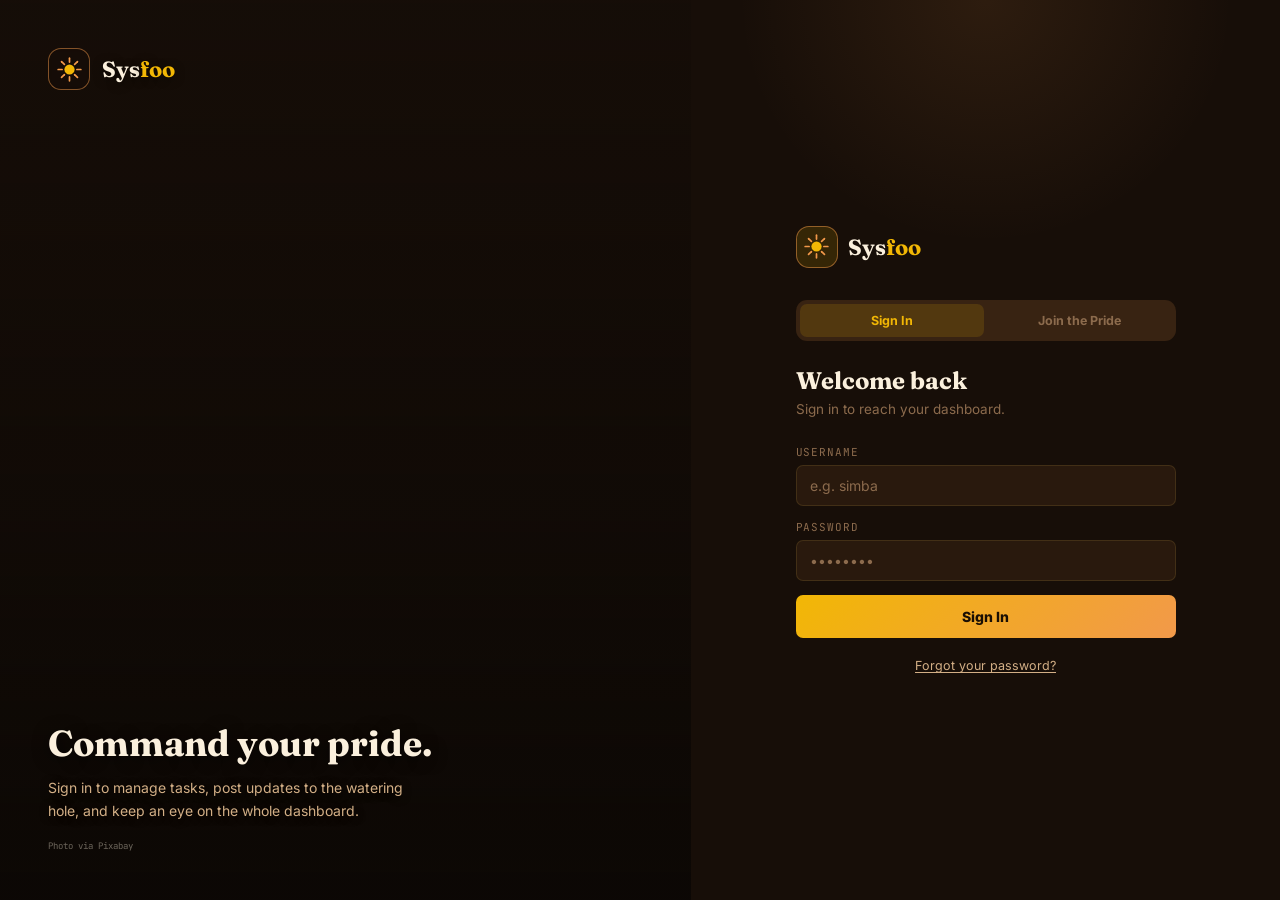
==== commit 8c4bc36a: "feat: new UI was added" ====
--- a/src/main/resources/static/index.html
+++ b/src/main/resources/static/index.html
@@ -667,6 +667,26 @@
       font-family: var(--mono); font-size: 9px; color: var(--dusk); background: rgba(166,126,199,0.12);
       border: 1px solid rgba(166,126,199,0.28); padding: 1px 8px; border-radius: 999px;
     }
+
+    .todo-folder-manager {
+      background: var(--bg-2); border: 1px solid var(--border); border-radius: var(--radius-sm);
+      padding: 10px 12px; margin: 0 0 14px 0;
+    }
+    .folder-manager-head { display: flex; align-items: center; justify-content: space-between; gap: 12px; flex-wrap: wrap; }
+    .folder-manager-title { font-size: 11px; font-weight: 700; color: var(--gold); letter-spacing: 0.1em; text-transform: uppercase; }
+    .folder-manager-controls { display: flex; gap: 8px; align-items: center; }
+    .folder-manager-controls input { min-width: min(260px, 35vw); }
+    .folder-manager-list { display: flex; flex-wrap: wrap; gap: 8px; align-items: center; margin-top: 10px; }
+    .folder-chip { background: var(--bg-3); border: 1px solid var(--border); color: var(--txt-2); border-radius: var(--radius-xs); padding: 4px 9px; font-family: var(--mono); font-size: 10px; }
+    .folder-chip:hover { border-color: var(--gold); color: var(--gold); }
+
+    .todo-inline-actions { display: flex; align-items: center; gap: 8px; flex-wrap: wrap; margin-top: 8px; }
+    .todo-detail-link {
+      background: var(--gold-dim); border: 1px solid var(--border-hi); color: var(--gold);
+      border-radius: var(--radius-xs); padding: 4px 10px; font-family: var(--mono); font-size: 10px;
+      cursor: pointer; transition: background 0.2s, color 0.2s; min-width: 110px;
+    }
+    .todo-detail-link:hover { color: var(--txt); background: var(--gold); }
 
     .todo-item-actions { display: flex; flex-direction: column; border-left: 1px solid var(--border); flex-shrink: 0; }
     .action-btn {
@@ -1336,6 +1356,32 @@
           <input class="todo-input" id="todo-text" type="text" placeholder="What needs to be done?" maxlength="200" />
         </div>
       </div>
+      <div class="todo-folder-manager" id="folder-manager" style="display:none;">
+        <div class="folder-manager-head">
+          <span class="folder-manager-title">Folder Admin</span>
+          <div class="folder-manager-controls">
+            <input class="todo-input" type="text" id="folder-name-input" placeholder="Create folder" maxlength="50" />
+            <button class="todo-add-btn compact" id="folder-create-btn" onclick="createFolder()">
+              <svg viewBox="0 0 24 24" fill="none" stroke="currentColor" stroke-width="2.5" stroke-linecap="round"><path d="M12 5v14M5 12h14"/></svg>
+              Create Folder
+            </button>
+          </div>
+        </div>
+        <div class="folder-manager-list" id="folder-manager-list"></div>
+      </div>
+      <div class="todo-folder-manager" id="ticket-type-manager" style="display:none;">
+        <div class="folder-manager-head">
+          <span class="folder-manager-title">Ticket Type Admin</span>
+          <div class="folder-manager-controls">
+            <input class="todo-input" type="text" id="ticket-type-name-input" placeholder="Create ticket type" maxlength="40" />
+            <button class="todo-add-btn compact" id="ticket-type-create-btn" onclick="createTicketType()">
+              <svg viewBox="0 0 24 24" fill="none" stroke="currentColor" stroke-width="2.5" stroke-linecap="round"><path d="M12 5v14M5 12h14"/></svg>
+              Create Type
+            </button>
+          </div>
+        </div>
+        <div class="folder-manager-list" id="ticket-type-list"></div>
+      </div>
       <div class="todo-form-row">
         <div class="todo-field-wrap" style="flex:0 0 auto;width:160px;">
           <label class="todo-field-label">Ticket Type</label>
@@ -1349,16 +1395,42 @@
           </select>
         </div>
         <div class="todo-field-wrap" style="flex:0 0 auto;width:150px;">
+          <label class="todo-field-label">Issue</label>
+          <input class="todo-input" id="todo-issue" type="text" placeholder="ISSUE-01" maxlength="50" />
+        </div>
+        <div class="todo-field-wrap" style="flex:0 0 auto;width:150px;">
           <label class="todo-field-label">Component</label>
           <input class="todo-input" id="todo-component" type="text" placeholder="Auth" maxlength="50" />
         </div>
         <div class="todo-field-wrap" style="flex:0 0 auto;width:150px;">
+          <label class="todo-field-label">Epic</label>
+          <input class="todo-input" id="todo-epic" type="text" placeholder="Platform Migration" maxlength="60" />
+        </div>
+      </div>
+      <div class="todo-form-row">
+        <div class="todo-field-wrap" style="flex:0 0 auto;width:150px;">
           <label class="todo-field-label">Team</label>
-          <input class="todo-input" id="todo-team" type="text" placeholder="Platform" maxlength="50" />
+          <select class="todo-input" id="todo-team">
+            <option value="">Unassigned Team</option>
+            <option value="CCS">CCS</option>
+            <option value="Infra">Infra</option>
+            <option value="Platform">Platform</option>
+            <option value="Security">Security</option>
+          </select>
         </div>
         <div class="todo-field-wrap" style="flex:0 0 auto;width:150px;">
           <label class="todo-field-label">Folder</label>
-          <input class="todo-input" id="todo-folder" type="text" placeholder="Security" maxlength="50" />
+          <select class="todo-input" id="todo-folder">
+            <option value="">General</option>
+          </select>
+        </div>
+        <div class="todo-field-wrap" style="flex:0 0 auto;width:120px;">
+          <label class="todo-field-label">Story Points</label>
+          <input class="todo-input" id="todo-story-points" type="number" min="0" max="100" placeholder="1" />
+        </div>
+        <div class="todo-field-wrap" style="flex:0 0 auto;width:130px;">
+          <label class="todo-field-label">Effort Hours</label>
+          <input class="todo-input" id="todo-effort-hours" type="number" min="0" step="0.5" placeholder="2" />
         </div>
       </div>
       <!-- ENHANCEMENT ("task due dates + reminders... tags/labels") -->
@@ -1451,16 +1523,40 @@
             </select>
           </div>
           <div class="task-modal-field">
+            <label class="task-modal-label">Issue</label>
+            <input class="todo-input" id="modal-task-issue" type="text" placeholder="ISSUE-01" maxlength="50" />
+          </div>
+          <div class="task-modal-field">
             <label class="task-modal-label">Component</label>
             <input class="todo-input" id="modal-task-component" type="text" placeholder="Auth" maxlength="50" />
           </div>
           <div class="task-modal-field">
+            <label class="task-modal-label">Epic</label>
+            <input class="todo-input" id="modal-task-epic" type="text" placeholder="Platform Migration" maxlength="60" />
+          </div>
+          <div class="task-modal-field">
             <label class="task-modal-label">Team</label>
-            <input class="todo-input" id="modal-task-team" type="text" placeholder="Platform" maxlength="50" />
+            <select class="todo-input" id="modal-task-team">
+              <option value="">Unassigned Team</option>
+              <option value="CCS">CCS</option>
+              <option value="Infra">Infra</option>
+              <option value="Platform">Platform</option>
+              <option value="Security">Security</option>
+            </select>
           </div>
           <div class="task-modal-field">
             <label class="task-modal-label">Folder</label>
-            <input class="todo-input" id="modal-task-folder" type="text" placeholder="Security" maxlength="50" />
+            <select class="todo-input" id="modal-task-folder">
+              <option value="">General</option>
+            </select>
+          </div>
+          <div class="task-modal-field">
+            <label class="task-modal-label">Story Points</label>
+            <input class="todo-input" id="modal-task-story-points" type="number" min="0" max="100" placeholder="1" />
+          </div>
+          <div class="task-modal-field">
+            <label class="task-modal-label">Effort Hours</label>
+            <input class="todo-input" id="modal-task-effort-hours" type="number" min="0" step="0.5" placeholder="2" />
           </div>
           <div class="task-modal-field">
             <label class="task-modal-label">Due Date</label>
@@ -1796,6 +1892,213 @@
   var STATUS_LABELS = { TO_DO: 'To Do', IN_PROGRESS: 'In Progress', IN_REVIEW: 'In Review', DONE: 'Done' };
   var STATUS_ORDER = { TO_DO: 0, IN_PROGRESS: 1, IN_REVIEW: 2, DONE: 3 };
   var auth = { loggedIn: false, username: null, displayName: null, isAdmin: false, role: 'MEMBER' };
+  var folders = [];
+  var ticketTypes = ['TASK','BUG','FEATURE','CHORE','IMPROVEMENT','RESEARCH'];
+
+  function loadFoldersFromStorage() {
+    try {
+      folders = JSON.parse(localStorage.getItem('sysfoo_task_folders') || '[]');
+    } catch (e) {
+      folders = [];
+    }
+    if (!Array.isArray(folders)) folders = [];
+    folders = folders.filter(function(f) { return typeof f === 'string' && f.trim(); }).map(function(f) { return f.trim(); });
+  }
+
+  function saveFoldersToStorage() {
+    localStorage.setItem('sysfoo_task_folders', JSON.stringify(folders));
+  }
+
+  function loadTicketTypesFromStorage() {
+    try {
+      ticketTypes = JSON.parse(localStorage.getItem('sysfoo_ticket_types') || '[]');
+    } catch (e) {
+      ticketTypes = [];
+    }
+    if (!Array.isArray(ticketTypes)) ticketTypes = [];
+    ticketTypes = ticketTypes.filter(function(f) { return typeof f === 'string' && f.trim(); }).map(function(f) { return f.trim().toUpperCase(); });
+    if (!ticketTypes.length) ticketTypes = ['TASK','BUG','FEATURE','CHORE','IMPROVEMENT','RESEARCH'];
+  }
+
+  function saveTicketTypesToStorage() {
+    localStorage.setItem('sysfoo_ticket_types', JSON.stringify(ticketTypes));
+  }
+
+  function loadTicketTypesFromServer() {
+    if (!auth.loggedIn) return Promise.resolve();
+    return apiFetch('/api/admin/ticket-types')
+      .then(function(r) { if (!r.ok) return []; return r.json(); })
+      .then(function(data) {
+        var serverTypes = Array.isArray(data) ? data.map(function(x) { return String(x.name || x).trim().toUpperCase(); }).filter(Boolean) : [];
+        if (serverTypes.length) {
+          ticketTypes = serverTypes;
+          saveTicketTypesToStorage();
+          renderTicketTypeOptions();
+        }
+      })
+      .catch(function() { /* silent fallback */ });
+  }
+
+  function renderFolderOptions() {
+    var selects = [document.getElementById('todo-folder'), document.getElementById('modal-task-folder')].filter(Boolean);
+    var folderNames = folders.length ? folders : ['General'];
+    selects.forEach(function(sel) {
+      var selected = sel.value || '';
+      sel.innerHTML = '<option value="">General</option>' + folderNames
+        .filter(function(f) { return f.trim(); })
+        .map(function(f) { return '<option value="' + escapeAttr(f) + '"' + (selected === f ? ' selected' : '') + '>' + escapeHtml(f) + '</option>'; })
+        .join('');
+      if (selected && folderNames.indexOf(selected) === -1) {
+        sel.value = '';
+      }
+    });
+    var list = document.getElementById('folder-manager-list');
+    if (list) {
+      list.innerHTML = folderNames.filter(function(f) { return f && f !== 'General'; }).map(function(f) {
+        return '<span class="folder-chip">' + escapeHtml(f) + '</span>';
+      }).join('') || '<span class="folder-chip">No folders yet</span>';
+    }
+  }
+
+  function renderTicketTypeOptions() {
+    var selects = [document.getElementById('todo-ticket-type'), document.getElementById('modal-task-ticket-type')].filter(Boolean);
+    var typeNames = ticketTypes.length ? ticketTypes : ['TASK','BUG','FEATURE','CHORE','IMPROVEMENT','RESEARCH'];
+    selects.forEach(function(sel) {
+      var selected = sel.value || 'TASK';
+      sel.innerHTML = typeNames
+        .filter(function(f) { return f && f.trim(); })
+        .map(function(f) { return '<option value="' + escapeAttr(f) + '"' + (selected === f ? ' selected' : '') + '>' + escapeHtml(f) + '</option>'; })
+        .join('');
+      if (typeNames.indexOf(selected) === -1) {
+        sel.value = 'TASK';
+      }
+    });
+    var list = document.getElementById('ticket-type-list');
+    if (list) {
+      list.innerHTML = typeNames.map(function(t) { return '<span class="folder-chip">' + escapeHtml(t) + '</span>'; }).join('') || '<span class="folder-chip">No ticket types yet</span>';
+    }
+  }
+
+  function createFolder() {
+    if (!auth.loggedIn || !auth.isAdmin) { showToast('Only admins can create folders', 'error'); return; }
+    var input = document.getElementById('folder-name-input');
+    if (!input) return;
+    var folder = (input.value || '').trim();
+    if (!folder) { showToast('Folder name is required', 'error'); return; }
+    if (folders.indexOf(folder) >= 0) { showToast('Folder already exists', 'info'); return; }
+    folders.push(folder);
+    saveFoldersToStorage();
+    renderFolderOptions();
+    input.value = '';
+    showToast('Folder created', 'success');
+  }
+
+  function createTicketType() {
+    if (!auth.loggedIn || !auth.isAdmin) { showToast('Only admins can create ticket types', 'error'); return; }
+    var input = document.getElementById('ticket-type-name-input');
+    if (!input) return;
+    var name = (input.value || '').trim().toUpperCase();
+    if (!name) { showToast('Ticket type name is required', 'error'); return; }
+    if (ticketTypes.indexOf(name) >= 0) { showToast('Ticket type already exists', 'info'); return; }
+    apiFetch('/api/admin/ticket-types', {
+      method: 'POST',
+      headers: { 'Content-Type': 'application/json' },
+      body: JSON.stringify({ name: name })
+    }).then(function(response) {
+      if (!response.ok) {
+        return response.json().then(function(payload) { throw new Error(payload.message || 'Unable to create ticket type'); });
+      }
+      return response.json();
+    }).then(function(payload) {
+      if (payload && payload.name) {
+        ticketTypes.push(payload.name);
+        saveTicketTypesToStorage();
+        renderTicketTypeOptions();
+        input.value = '';
+        showToast('Ticket type created', 'success');
+      }
+    }).catch(function(err) { showToast(err.message || 'Unable to create ticket type', 'error'); });
+  }
+
+  function openTaskDetailsInNewTab(localId, event) {
+    if (event) event.preventDefault();
+    var task = todos.find(function(t) { return t.localId === localId; });
+    if (!task) return;
+    var win = window.open('', '_blank');
+    if (!win) { showToast('Please allow pop-ups to open the task details', 'error'); return; }
+
+    win.document.open();
+    win.document.write('<!doctype html><html><head><meta charset="UTF-8"><title>Task Details - ' + escapeHtml(task.issueKey || ('TASK-' + task.id)) + '</title>' +
+      '<style>' +
+      'body{font-family:Arial,Helvetica,sans-serif;background:#17130d;color:#ffe8d7;margin:0;padding:30px}'+
+      '.task-detail{max-width:780px;margin:auto;background:#221a13;border:1px solid #5d4930;border-radius:12px;padding:24px;box-shadow:0 8px 26px rgba(0,0,0,.45)}'+
+      '.kicker{font-size:11px;letter-spacing:.14em;text-transform:uppercase;color:#f3b45f}'+
+      '.title{font-size:28px;font-weight:700;margin:8px 0 12px;color:#ffe7bd}'+
+      '.meta-grid{display:grid;grid-template-columns:repeat(2,minmax(160px,1fr));gap:12px;margin-top:16px}'+
+      '.meta{background:#110f0b;border:1px solid #5d4930;border-radius:8px;padding:12px}'+
+      '.label{font-size:10px;text-transform:uppercase;letter-spacing:.12em;color:#a39678}'+
+      '.value{font-size:14px;color:#ffe7bd;margin-top:4px}'+
+      '.notes{margin-top:12px;padding-top:14px;border-top:1px solid #5d4930}'+
+      '.comment{border-left:2px solid #f3b45f;margin:8px 0;padding:6px 10px;background:#110f0b;color:#e9d299}'+
+      'button{border:0;background:#f3b45f;color:#221a13;padding:8px 12px;border-radius:6px;cursor:pointer}'+
+      '</style></head><body>');
+
+    win.document.write('<div class="task-detail">');
+    win.document.write('<div class="kicker">Task / ' + escapeHtml((task.ticketType || 'TASK').toUpperCase()) + ' / ' + escapeHtml(task.folder || 'General') + '</div>');
+    win.document.write('<div class="title">' + escapeHtml(task.text || '') + '</div>');
+    win.document.write('<div class="meta-grid">' +
+      '<div class="meta"><div class="label">Issue</div><div class="value">' + escapeHtml(task.issueKey || ('TASK-' + task.id)) + '</div></div>' +
+      '<div class="meta"><div class="label">Assignee</div><div class="value">' + escapeHtml(task.name || 'Unassigned') + '</div></div>' +
+      '<div class="meta"><div class="label">Status</div><div class="value">' + escapeHtml(STATUS_LABELS[task.status || (task.done ? 'DONE' : 'TO_DO')] || 'To Do') + '</div></div>' +
+      '<div class="meta"><div class="label">Priority</div><div class="value">' + escapeHtml(task.priority || 'medium') + '</div></div>' +
+      '<div class="meta"><div class="label">Ticket Type</div><div class="value">' + escapeHtml((task.ticketType || 'TASK').toUpperCase()) + '</div></div>' +
+      '<div class="meta"><div class="label">Component</div><div class="value">' + escapeHtml(task.component || 'General') + '</div></div>' +
+      '<div class="meta"><div class="label">Epic</div><div class="value">' + escapeHtml(task.epic || '—') + '</div></div>' +
+      '<div class="meta"><div class="label">Team</div><div class="value">' + escapeHtml(task.team || 'Unassigned Team') + '</div></div>' +
+      '<div class="meta"><div class="label">Folder</div><div class="value">' + escapeHtml(task.folder || 'General') + '</div></div>' +
+      '<div class="meta"><div class="label">Story Points</div><div class="value">' + escapeHtml(task.storyPoints == null ? '—' : String(task.storyPoints)) + '</div></div>' +
+      '<div class="meta"><div class="label">Effort Hours</div><div class="value">' + escapeHtml(task.effortHours == null ? '—' : String(task.effortHours)) + '</div></div>' +
+      '<div class="meta"><div class="label">Due Date</div><div class="value">' + escapeHtml(task.dueDate || '—') + '</div></div>' +
+      '<div class="meta"><div class="label">Tags</div><div class="value">' + escapeHtml((task.tags || []).join(', ') || '—') + '</div></div>' +
+      '<div class="meta"><div class="label">Created By</div><div class="value">' + escapeHtml(task.createdByUsername || '—') + '</div></div>' +
+      '<div class="meta"><div class="label">Created</div><div class="value">' + escapeHtml(task.time || '') + '</div></div>' +
+    '</div>');
+
+    win.document.write('<div class="notes"><div class="meta"><div class="label">Comments</div><div id="comments" class="value">Loading…</div></div><div class="meta"><div class="label">Checklist</div><div id="subtasks" class="value">Loading…</div></div><div class="meta"><div class="label">Attachments</div><div id="attachments" class="value">Loading…</div></div></div>');
+    win.document.write('</div></body></html>');
+    win.document.close();
+
+    function renderDetailCollections(id) {
+      Promise.all([
+        fetch('/todos/' + id + '/comments').then(function(r) { return r.json(); }).catch(function() { return []; }),
+        fetch('/todos/' + id + '/subtasks').then(function(r) { return r.json(); }).catch(function() { return []; }),
+        fetch('/todos/' + id + '/attachments').then(function(r) { return r.json(); }).catch(function() { return []; })
+      ]).then(function(parts) {
+        var comments = parts[0];
+        var subtasks = parts[1];
+        var attachments = parts[2];
+        if (comments && comments.length > 0) {
+          win.document.getElementById('comments').innerHTML = comments.map(function(c) {
+            return '<div class="comment"><b>' + escapeHtml(c.authorDisplayName || c.authorUsername || 'Commenter') + '</b>: ' + escapeHtml(c.text || '') + '</div>';
+          }).join('');
+        } else {
+          win.document.getElementById('comments').innerHTML = 'No comments yet';
+        }
+        if (subtasks && subtasks.length > 0) {
+          win.document.getElementById('subtasks').innerHTML = subtasks.map(function(s) { return '<div class="comment">' + escapeHtml(s.text || '') + '</div>'; }).join('');
+        } else {
+          win.document.getElementById('subtasks').innerHTML = 'No checklist items';
+        }
+        if (attachments && attachments.length > 0) {
+          win.document.getElementById('attachments').innerHTML = attachments.map(function(a) { return '<a href="/api/files/' + a.id + '" target="_blank" rel="noopener" style="color:#f3b45f">' + escapeHtml(a.originalFilename || 'Attachment') + '</a>' }).join('<br>');
+        } else {
+          win.document.getElementById('attachments').innerHTML = 'No attachments';
+        }
+      });
+    }
+
+    if (task.id) renderDetailCollections(task.id);
+  }
 
   // ── CSRF helper ──────────────────────────────────────────────────────────
   // SECURITY FIX: CSRF protection is back on (see SecurityConfig). Spring
@@ -1900,6 +2203,8 @@
     if (box && !box.contains(e.target)) hideGlobalSearchResults();
   });
 
+  loadFoldersFromStorage();
+  renderFolderOptions();
 
   var ACCENTS = ['gold', 'violet', 'jungle'];
   var ACCENT_LABELS = { gold: 'Savanna Gold', violet: 'Twilight Violet', jungle: 'Jungle Teal' };
@@ -2000,6 +2305,9 @@
     // ENHANCEMENT ("roles & permissions")
     var adminGroup = document.getElementById('admin-settings-group');
     if (adminGroup) adminGroup.style.display = auth.isAdmin ? 'block' : 'none';
+
+    var folderManager = document.getElementById('folder-manager');
+    if (folderManager) folderManager.style.display = auth.isAdmin ? 'block' : 'none';
   }
 
   // ENHANCEMENT ("in user profile if click it i need to get all the user
@@ -3475,7 +3783,8 @@
     var t = {
       localId: localIdCounter++, id: d.id, issueKey: d.issueKey || ('TASK-' + d.id), name: d.name || '', text: d.text,
       priority: d.priority || 'medium', done: persistedStatus === 'DONE' || !!d.done, status: persistedStatus,
-      ticketType: d.ticketType || 'TASK', component: d.component || null, team: d.team || null, folder: d.folder || null,
+      ticketType: d.ticketType || 'TASK', component: d.component || null, team: d.team || null, epic: d.epic || null,
+      storyPoints: d.storyPoints || null, effortHours: d.effortHours || null, folder: d.folder || null,
       editing: false, assigneeUsername: d.assigneeUsername || null, createdByUsername: d.createdByUsername || null,
       dueDate: d.dueDate || null, tags: d.tags || [],
       time: formatTime(createdMs), date: formatDate(createdMs), createdAt: createdMs
@@ -3509,6 +3818,10 @@
     var componentInput = document.getElementById('modal-task-component');
     var teamInput = document.getElementById('modal-task-team');
     var folderInput = document.getElementById('modal-task-folder');
+    var issueInput = document.getElementById('modal-task-issue');
+    var epicInput = document.getElementById('modal-task-epic');
+    var storyPointsInput = document.getElementById('modal-task-story-points');
+    var effortHoursInput = document.getElementById('modal-task-effort-hours');
     var priorityInput = document.getElementById('modal-task-priority');
     var statusInput = document.getElementById('modal-task-status');
 
@@ -3523,9 +3836,13 @@
     var tags = tagsInput.value.split(',').map(function(t) { return t.trim(); }).filter(function(t) { return t; });
     var priority = priorityInput.value || 'medium';
     var status = statusInput.value || 'TO_DO';
+    var storyPoints = storyPointsInput.value === '' ? null : Number(storyPointsInput.value);
+    var effortHours = effortHoursInput.value === '' ? null : Number(effortHoursInput.value);
 
     if (!text) { textInput.focus(); showToast('Please enter a task description', 'error'); return; }
     if (tags.length > 6) { showToast('A task can have at most 6 tags', 'error'); return; }
+    if (storyPoints !== null && (storyPoints < 0 || storyPoints > 100)) { showToast('Story points must be between 0 and 100', 'error'); return; }
+    if (effortHours !== null && effortHours < 0) { showToast('Effort hours must be positive', 'error'); return; }
 
     var btn = document.getElementById('modal-create-task-btn');
     if (btn) btn.disabled = true;
@@ -3539,8 +3856,12 @@
         dueDate: dueDate,
         tags: tags,
         ticketType: ticketTypeInput.value || 'TASK',
+        issueKey: issueInput.value.trim() || null,
         component: componentInput.value.trim(),
         team: teamInput.value.trim(),
+        epic: epicInput.value.trim(),
+        storyPoints: storyPoints,
+        effortHours: effortHours,
         folder: folderInput.value.trim(),
         status: status
       })
@@ -3557,9 +3878,13 @@
         dueDateInput.value = '';
         tagsInput.value = '';
         ticketTypeInput.value = 'TASK';
+        issueInput.value = '';
         componentInput.value = '';
+        epicInput.value = '';
         teamInput.value = '';
         folderInput.value = '';
+        storyPointsInput.value = '';
+        effortHoursInput.value = '';
         assigneeSelect.value = '';
         priorityInput.value = 'medium';
         statusInput.value = 'TO_DO';
@@ -3584,6 +3909,10 @@
     var componentInput = document.getElementById('todo-component');
     var teamInput = document.getElementById('todo-team');
     var folderInput = document.getElementById('todo-folder');
+    var issueInput = document.getElementById('todo-issue');
+    var epicInput = document.getElementById('todo-epic');
+    var storyPointsInput = document.getElementById('todo-story-points');
+    var effortHoursInput = document.getElementById('todo-effort-hours');
     var text = textInput.value.trim();
     var assigneeUsername = assigneeSelect.value;
     var assigneeUser = users.find(function(u) { return u.username === assigneeUsername; });
@@ -3594,9 +3923,13 @@
     // ENHANCEMENT ("task due dates + reminders... tags/labels")
     var dueDate = dueDateInput.value || null;
     var tags = tagsInput.value.split(',').map(function(t) { return t.trim(); }).filter(function(t) { return t; });
+    var storyPoints = storyPointsInput.value === '' ? null : Number(storyPointsInput.value);
+    var effortHours = effortHoursInput.value === '' ? null : Number(effortHoursInput.value);
 
     if (!text) { textInput.focus(); showToast('Please enter a task description', 'error'); return; }
     if (tags.length > 6) { showToast('A task can have at most 6 tags', 'error'); return; }
+    if (storyPoints !== null && (storyPoints < 0 || storyPoints > 100)) { showToast('Story points must be between 0 and 100', 'error'); return; }
+    if (effortHours !== null && effortHours < 0) { showToast('Effort hours must be positive', 'error'); return; }
 
     var btn = document.getElementById('add-todo-btn');
     btn.disabled = true;
@@ -3610,8 +3943,12 @@
         dueDate: dueDate,
         tags: tags,
         ticketType: ticketTypeInput.value || 'TASK',
+        issueKey: issueInput.value.trim() || null,
         component: componentInput.value.trim(),
         team: teamInput.value.trim(),
+        epic: epicInput.value.trim(),
+        storyPoints: storyPoints,
+        effortHours: effortHours,
         folder: folderInput.value.trim()
       })
     })
@@ -3627,8 +3964,12 @@
         dueDateInput.value = '';
         tagsInput.value = '';
         ticketTypeInput.value = 'TASK';
+        issueInput.value = '';
         componentInput.value = '';
         teamInput.value = '';
+        epicInput.value = '';
+        storyPointsInput.value = '';
+        effortHoursInput.value = '';
         folderInput.value = '';
         renderTodos();
         showToast('Task added' + (assigneeUsername ? ' for ' + assigneeLabel : ''), 'success');
@@ -3660,6 +4001,9 @@
       existing.ticketType = d.ticketType || 'TASK';
       existing.component = d.component || null;
       existing.team = d.team || null;
+      existing.epic = d.epic || null;
+      existing.storyPoints = d.storyPoints || null;
+      existing.effortHours = d.effortHours || null;
       existing.folder = d.folder || null;
       existing.name = d.name || '';
       existing.assigneeUsername = d.assigneeUsername || null;
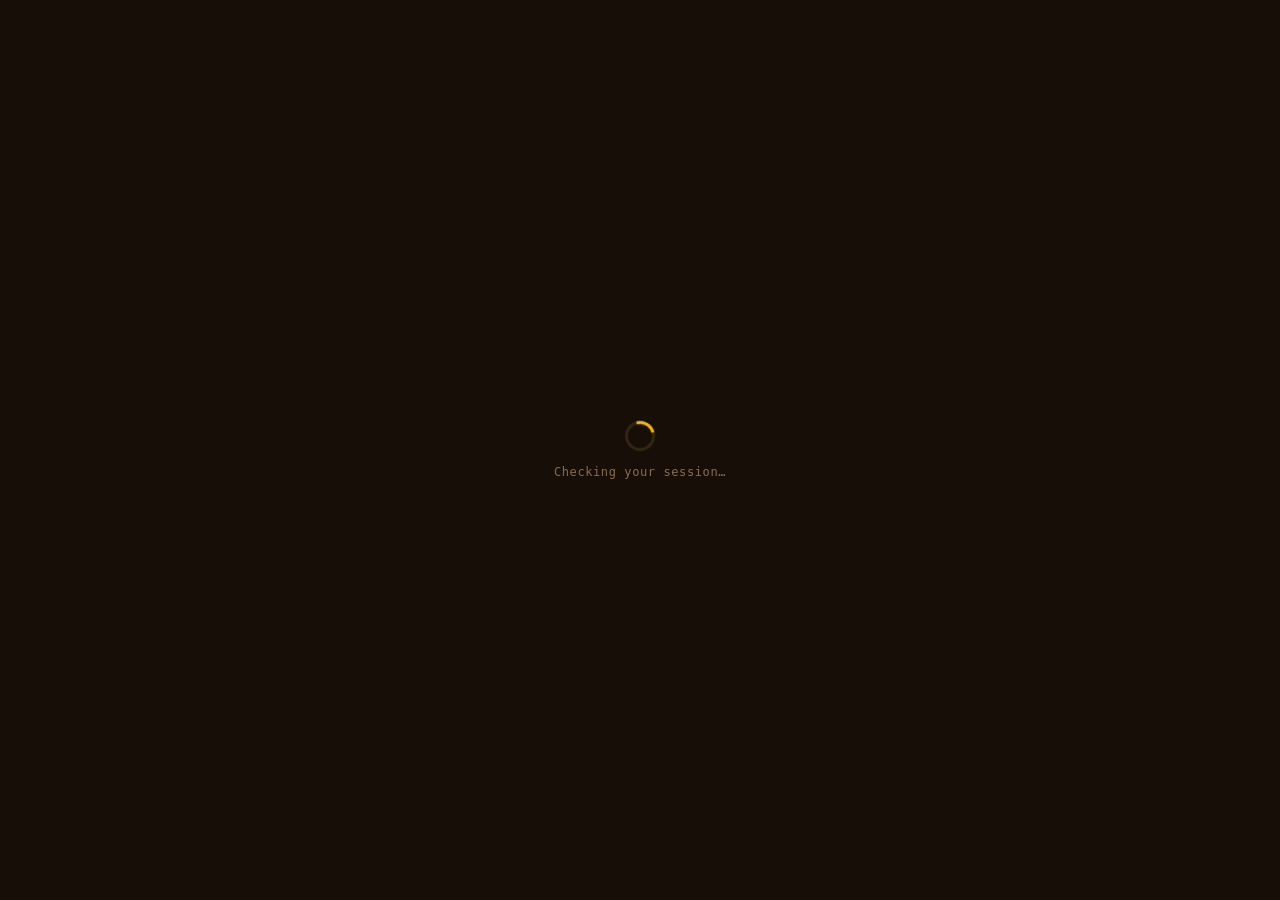
==== commit 4db18baa: "Fix: bugs fixed and updated" ====
--- a/src/main/resources/static/index.html
+++ b/src/main/resources/static/index.html
@@ -497,23 +497,6 @@
     .todo-add-btn:disabled { opacity: 0.5; cursor: not-allowed; transform: none; box-shadow: none; }
     .todo-add-btn svg { width: 14px; height: 14px; }
 
-    .todo-form-actions { display: flex; align-items: center; gap: 8px; flex-wrap: wrap; justify-content: flex-end; }
-
-    .modal-backdrop { position: fixed; inset: 0; background: rgba(23,14,8,0.72); backdrop-filter: blur(2px); z-index: 1000; display: flex; align-items: center; justify-content: center; padding: 24px; }
-    .modal-backdrop[style*="display:none"] { display: none !important; }
-    .task-modal { width: min(940px, 100%); background: var(--bg-1); border: 1px solid var(--border-hi); border-radius: var(--radius); box-shadow: 0 30px 80px rgba(0,0,0,0.75); color: var(--txt); }
-    .task-modal-header { display: flex; align-items: center; justify-content: space-between; gap: 10px; padding: 16px 20px; border-bottom: 1px solid var(--border); background: var(--bg-2); border-radius: var(--radius) var(--radius) 0 0; }
-    .task-modal-title { font-weight: 800; font-size: 16px; letter-spacing: 0.06em; }
-    .task-modal-kicker { color: var(--gold); font-family: var(--mono); font-size: 11px; text-transform: uppercase; letter-spacing: 0.12em; }
-    .task-modal-close { border: 1px solid var(--border-hi); background: transparent; color: var(--txt); width: 36px; height: 36px; border-radius: 50%; font-size: 18px; cursor: pointer; }
-    .task-modal-body { padding: 20px; display: grid; grid-template-columns: repeat(2, minmax(0, 1fr)); gap: 14px; }
-    .task-modal-field { display: flex; flex-direction: column; gap: 6px; }
-    .task-modal-field.full { grid-column: 1 / -1; }
-    .task-modal-label { font-family: var(--mono); color: var(--txt-2); font-size: 10px; letter-spacing: 0.08em; text-transform: uppercase; }
-    .task-modal-body .todo-input, .task-modal-body select { width: 100%; }
-    .task-modal-actions { display: flex; align-items: center; justify-content: flex-end; gap: 12px; padding: 0 20px 20px; }
-    .task-modal-actions .ghost-btn { background: transparent; color: var(--txt); border: 1px solid var(--border-hi); padding: 10px 14px; border-radius: var(--radius-xs); font-weight: 700; cursor: pointer; }
-
     .todo-controls { display: flex; align-items: center; justify-content: space-between; margin-bottom: 12px; flex-wrap: wrap; gap: 10px; }
     .todo-filters { display: flex; gap: 6px; flex-wrap: wrap; }
     .filter-btn {
@@ -556,6 +539,14 @@
     }
     .kanban-card:hover { border-color: var(--gold); }
     .kanban-card:active { cursor: grabbing; transform: scale(0.98); }
+    .kanban-card-key {
+      display: flex; align-items: center; gap: 6px; font-family: var(--mono); font-size: 10px;
+      color: var(--txt-3); font-weight: 700; margin-bottom: 6px; letter-spacing: 0.03em;
+    }
+    .kanban-card-priority { width: 7px; height: 7px; border-radius: 50%; display: inline-block; }
+    .kanban-card-priority.high { background: var(--red, #e5484d); }
+    .kanban-card-priority.medium { background: var(--gold); }
+    .kanban-card-priority.low { background: var(--txt-3); }
     .kanban-card-text { font-size: 12.5px; color: var(--txt); line-height: 1.4; }
     .kanban-card-assignee, .kanban-card-due { font-family: var(--mono); font-size: 10px; color: var(--txt-3); margin-top: 6px; }
 
@@ -585,14 +576,6 @@
     .todo-item.done { border-color: rgba(127,176,105,0.25); background: rgba(127,176,105,0.04); }
     .todo-item.done .todo-text { text-decoration: line-through; color: var(--txt-3); }
     .todo-item.removing { animation: slideOut 0.25s ease forwards; }
-    .todo-issue-key { font-family: var(--mono); font-size: 10px; color: var(--gold); font-weight: 700; letter-spacing: 0.08em; }
-    .todo-status { font-family: var(--mono); font-size: 9px; color: var(--txt-2); background: var(--bg-3); border: 1px solid var(--border); padding: 2px 8px; border-radius: 999px; text-transform: uppercase; }
-    .todo-status.TO_DO { color: var(--amber); background: var(--amber-dim); border-color: rgba(242,153,74,0.3); }
-    .todo-status.IN_PROGRESS { color: var(--dusk); background: var(--dusk-dim); border-color: rgba(166,126,199,0.3); }
-    .todo-status.IN_REVIEW { color: var(--txt); background: var(--bg-3); border-color: var(--border-hi); }
-    .todo-status.DONE { color: var(--grass); background: var(--grass-dim); border-color: rgba(127,176,105,0.30); }
-    .todo-metadata { margin-top: 8px; }
-    .todo-metadata-tag { display: inline-flex; align-items: center; gap: 6px; font-family: var(--mono); font-size: 10px; color: var(--txt-2); background: var(--bg-3); border: 1px solid var(--border); padding: 3px 8px; border-radius: 999px; }
 
     .todo-item-left {
       position: relative; flex-shrink: 0;
@@ -640,19 +623,46 @@
     .todo-priority.high   { color: var(--red);   background: var(--red-dim);   border: 1px solid rgba(229,72,77,0.3); }
     .todo-priority.medium { color: var(--amber); background: var(--amber-dim); border: 1px solid rgba(242,153,74,0.3); }
     .todo-priority.low    { color: var(--grass); background: var(--grass-dim); border: 1px solid rgba(127,176,105,0.3); }
+
+    /* ENHANCEMENT ("Jira-style status workflow — To Do / In Progress / In
+       Review / Done instead of just done/not-done") */
+    .todo-issue-key {
+      font-family: var(--mono); font-size: 10px; font-weight: 700; color: var(--txt-3);
+      letter-spacing: 0.03em; flex-shrink: 0;
+    }
+    .todo-issue-key.clickable { cursor: pointer; text-decoration: underline; text-underline-offset: 2px; text-decoration-style: dotted; }
+    .todo-issue-key.clickable:hover { color: var(--gold); }
+    .status-pill {
+      font-family: var(--mono); font-size: 9px; text-transform: uppercase; letter-spacing: 0.07em;
+      padding: 3px 8px 3px 20px; border-radius: 999px; border: 1px solid transparent; cursor: pointer;
+      outline: none; appearance: none; -webkit-appearance: none;
+      background-repeat: no-repeat; background-position: 7px center; background-size: 6px 6px;
+    }
+    .status-pill.status-todo { color: var(--txt-2); background-color: var(--bg-3); border-color: var(--border); }
+    .status-pill.status-todo { background-image: radial-gradient(circle, var(--txt-3) 100%, transparent 100%); }
+    .status-pill.status-in_progress { color: var(--dusk); background-color: var(--dusk-dim); border-color: rgba(166,126,199,0.3); }
+    .status-pill.status-in_progress { background-image: radial-gradient(circle, var(--dusk) 100%, transparent 100%); }
+    .status-pill.status-in_review { color: var(--amber); background-color: var(--amber-dim); border-color: rgba(242,153,74,0.3); }
+    .status-pill.status-in_review { background-image: radial-gradient(circle, var(--amber) 100%, transparent 100%); }
+    .status-pill.status-done { color: var(--grass); background-color: var(--grass-dim); border-color: rgba(127,176,105,0.3); }
+    .status-pill.status-done { background-image: radial-gradient(circle, var(--grass) 100%, transparent 100%); }
+    .status-pill option { background: var(--bg-2); color: var(--txt); text-transform: none; }
+
+    .done-badge {
+      font-family: var(--mono); font-size: 9px; color: var(--grass); background: var(--grass-dim);
+      border: 1px solid rgba(127,176,105,0.28); padding: 1px 7px; border-radius: 999px;
+      text-transform: uppercase; letter-spacing: 0.08em; display: none;
+    }
+    .todo-item.done .done-badge { display: inline-flex; align-items: center; gap: 3px; }
+    .done-badge::before { content: ''; width: 5px; height: 5px; border-radius: 50%; background: var(--grass); animation: pulse 2s ease-in-out infinite; }
+
     .todo-text { font-size: 14px; color: var(--txt); line-height: 1.5; word-break: break-word; cursor: default; }
     .todo-edit-input { width: 100%; background: var(--bg-3); border: 1px solid var(--border-hi); border-radius: var(--radius-xs); padding: 5px 9px; font-family: var(--sans); font-size: 14px; color: var(--txt); outline: none; }
     .todo-footer-row { display: flex; align-items: center; gap: 8px; margin-top: 6px; flex-wrap: wrap; }
     .todo-timestamp { font-family: var(--mono); font-size: 10px; color: var(--txt-3); }
     .todo-relative { font-family: var(--mono); font-size: 10px; color: var(--txt-3); }
     .todo-relative::before { content: '· '; }
-    .done-badge {
-      font-family: var(--mono); font-size: 9px; color: var(--grass); background: var(--grass-dim);
-      border: 1px solid rgba(127,176,105,0.28); padding: 1px 7px; border-radius: 999px;
-      text-transform: uppercase; letter-spacing: 0.08em; display: none;
-    }
-    .todo-item.done .done-badge { display: inline-flex; align-items: center; gap: 3px; }
-    .done-badge::before { content: ''; width: 5px; height: 5px; border-radius: 50%; background: var(--grass); animation: pulse 2s ease-in-out infinite; }
+
 
     /* ENHANCEMENT ("task due dates + reminders... tags/labels") */
     .todo-duedate {
@@ -667,26 +677,6 @@
       font-family: var(--mono); font-size: 9px; color: var(--dusk); background: rgba(166,126,199,0.12);
       border: 1px solid rgba(166,126,199,0.28); padding: 1px 8px; border-radius: 999px;
     }
-
-    .todo-folder-manager {
-      background: var(--bg-2); border: 1px solid var(--border); border-radius: var(--radius-sm);
-      padding: 10px 12px; margin: 0 0 14px 0;
-    }
-    .folder-manager-head { display: flex; align-items: center; justify-content: space-between; gap: 12px; flex-wrap: wrap; }
-    .folder-manager-title { font-size: 11px; font-weight: 700; color: var(--gold); letter-spacing: 0.1em; text-transform: uppercase; }
-    .folder-manager-controls { display: flex; gap: 8px; align-items: center; }
-    .folder-manager-controls input { min-width: min(260px, 35vw); }
-    .folder-manager-list { display: flex; flex-wrap: wrap; gap: 8px; align-items: center; margin-top: 10px; }
-    .folder-chip { background: var(--bg-3); border: 1px solid var(--border); color: var(--txt-2); border-radius: var(--radius-xs); padding: 4px 9px; font-family: var(--mono); font-size: 10px; }
-    .folder-chip:hover { border-color: var(--gold); color: var(--gold); }
-
-    .todo-inline-actions { display: flex; align-items: center; gap: 8px; flex-wrap: wrap; margin-top: 8px; }
-    .todo-detail-link {
-      background: var(--gold-dim); border: 1px solid var(--border-hi); color: var(--gold);
-      border-radius: var(--radius-xs); padding: 4px 10px; font-family: var(--mono); font-size: 10px;
-      cursor: pointer; transition: background 0.2s, color 0.2s; min-width: 110px;
-    }
-    .todo-detail-link:hover { color: var(--txt); background: var(--gold); }
 
     .todo-item-actions { display: flex; flex-direction: column; border-left: 1px solid var(--border); flex-shrink: 0; }
     .action-btn {
@@ -1075,6 +1065,115 @@
     .post-upload-label.has-file { border-style: solid; border-color: var(--border-hi); color: var(--gold); }
     .post-attachment-chip { margin-top: 8px; }
 
+    /* ENHANCEMENT ("issue detail page — like clicking into a Jira ticket") */
+    body.modal-open { overflow: hidden; }
+    .issue-modal-overlay {
+      position: fixed; inset: 0; z-index: 2000; background: rgba(7,4,2,0.72);
+      display: flex; align-items: center; justify-content: center; padding: 24px;
+      animation: fadeUp 0.2s ease both;
+    }
+    .issue-modal {
+      width: 100%; max-width: 900px; max-height: 88vh; background: var(--bg-1);
+      border: 1px solid var(--border-hi); border-radius: var(--radius-md, 14px);
+      display: flex; flex-direction: column; overflow: hidden; box-shadow: 0 24px 64px rgba(0,0,0,0.5);
+    }
+    .issue-modal-header {
+      display: flex; align-items: center; justify-content: space-between; padding: 16px 22px;
+      border-bottom: 1px solid var(--border); flex-shrink: 0;
+    }
+    .issue-modal-key { font-family: var(--mono); font-size: 13px; font-weight: 700; color: var(--gold); letter-spacing: 0.03em; }
+    .issue-modal-close { background: none; border: none; color: var(--txt-3); cursor: pointer; padding: 4px; display: flex; }
+    .issue-modal-close:hover { color: var(--txt); }
+    .issue-modal-close svg { width: 18px; height: 18px; }
+    .issue-modal-body { display: flex; gap: 24px; padding: 22px; overflow-y: auto; }
+    .issue-modal-main { flex: 1 1 60%; min-width: 0; display: flex; flex-direction: column; gap: 20px; }
+    .issue-modal-title {
+      width: 100%; background: none; border: none; resize: none; overflow: hidden;
+      font-family: var(--display); font-size: 20px; font-weight: 700; color: var(--txt);
+      line-height: 1.35; outline: none; padding: 4px 6px; border-radius: var(--radius-xs);
+    }
+    .issue-modal-title:hover, .issue-modal-title:focus { background: var(--bg-2); }
+    .issue-modal-section-title {
+      font-family: var(--mono); font-size: 10.5px; text-transform: uppercase; letter-spacing: 0.09em;
+      color: var(--txt-3); margin-bottom: 10px;
+    }
+    .issue-modal-sidebar {
+      flex: 0 0 240px; display: flex; flex-direction: column; gap: 4px;
+      border-left: 1px solid var(--border); padding-left: 22px;
+    }
+    .issue-modal-field-label {
+      font-family: var(--mono); font-size: 10px; text-transform: uppercase; letter-spacing: 0.08em;
+      color: var(--txt-3); margin-top: 14px; margin-bottom: 5px;
+    }
+    .issue-modal-field-label:first-child { margin-top: 0; }
+    .issue-modal-static-value { font-size: 12.5px; color: var(--txt-2); padding: 5px 0; }
+    .issue-modal-status { width: 100%; padding: 6px 10px 6px 22px; font-size: 11px; }
+    .issue-modal-activity { display: flex; flex-direction: column; gap: 10px; max-height: 220px; overflow-y: auto; }
+    .activity-item { display: flex; align-items: baseline; gap: 8px; font-size: 12px; flex-wrap: wrap; }
+    .activity-actor { font-weight: 700; color: var(--gold); flex-shrink: 0; }
+    .activity-detail { color: var(--txt-2); flex: 1; min-width: 120px; }
+    .activity-time { font-family: var(--mono); font-size: 10px; color: var(--txt-3); flex-shrink: 0; }
+    @media (max-width: 720px) {
+      .issue-modal-body { flex-direction: column; }
+      .issue-modal-sidebar { border-left: none; border-top: 1px solid var(--border); padding-left: 0; padding-top: 18px; }
+    }
+
+
+    /* ── Jira-style additions: issue types, sprints, backlog, epics ─────────── */
+    .type-badge { font-family: var(--mono); font-size: 9.5px; font-weight: 700; text-transform: uppercase; letter-spacing: 0.06em; padding: 2px 7px; border-radius: 5px; border: 1px solid var(--border); color: var(--txt-2); background: var(--bg-3); flex-shrink: 0; }
+    .type-badge.type-bug { color: var(--red); background: var(--red-dim); border-color: rgba(229,72,77,0.35); }
+    .type-badge.type-story { color: var(--grass); background: var(--grass-dim); border-color: rgba(127,176,105,0.35); }
+    .type-badge.type-epic { color: var(--dusk); background: var(--dusk-dim); border-color: rgba(166,126,199,0.35); }
+    .sprint-chip, .epic-chip, .points-chip, .component-chip { font-family: var(--mono); font-size: 10px; padding: 2px 8px; border-radius: 999px; border: 1px solid var(--border); color: var(--txt-2); background: var(--bg-3); white-space: nowrap; }
+    .sprint-chip.active { color: var(--gold); border-color: var(--gold); }
+    .epic-chip { color: var(--dusk); background: var(--dusk-dim); border-color: rgba(166,126,199,0.3); }
+    .points-chip { color: var(--amber); background: var(--amber-dim); border-color: rgba(242,153,74,0.3); font-weight: 700; }
+    .component-chip { border-style: dashed; }
+    .kanban-card-chips { display: flex; flex-wrap: wrap; gap: 4px; margin-top: 8px; }
+    .kanban-card-key { display: flex; align-items: center; gap: 6px; }
+    .todo-filter-select { font-family: var(--mono); font-size: 11px; color: var(--txt-2); background: var(--bg-3); border: 1px solid var(--border); border-radius: var(--radius-xs); padding: 6px 8px; }
+    .todo-filter-select option { background: var(--bg-2); }
+    #backlog-view { display: none; }
+    .sprint-create { display: flex; flex-wrap: wrap; gap: 8px; margin-bottom: 16px; align-items: center; }
+    .sprint-create .todo-input { flex: 1 1 160px; min-width: 130px; }
+    .sprint-create .sprint-date { flex: 0 0 140px; min-width: 130px; }
+    .sprint-section, .backlog-block { border: 1px solid var(--border); border-radius: var(--radius-sm); background: var(--bg-2); padding: 14px; margin-bottom: 14px; }
+    .sprint-section.active { border-color: var(--gold); }
+    .sprint-header { display: flex; justify-content: space-between; align-items: center; gap: 10px; flex-wrap: wrap; }
+    .sprint-name { font-family: var(--display); font-weight: 700; font-size: 14px; color: var(--txt); margin-right: 8px; }
+    .sprint-state { font-family: var(--mono); font-size: 9.5px; text-transform: uppercase; letter-spacing: 0.08em; padding: 2px 8px; border-radius: 999px; margin-right: 8px; }
+    .sprint-state.active { color: var(--grass); background: var(--grass-dim); }
+    .sprint-state.planned { color: var(--txt-2); background: var(--bg-3); }
+    .sprint-dates, .sprint-stats { font-family: var(--mono); font-size: 10.5px; color: var(--txt-3); }
+    .sprint-goal { font-size: 12px; color: var(--txt-2); margin: 8px 0 2px; }
+    .sprint-stats { margin: 6px 0; }
+    .sprint-progress, .epic-progress { height: 5px; margin-bottom: 10px; }
+    .sprint-actions { display: flex; gap: 6px; flex-wrap: wrap; }
+    .sprint-btn { font-family: var(--mono); font-size: 11px; padding: 6px 12px; border-radius: var(--radius-xs); border: 1px solid var(--border); background: var(--bg-3); color: var(--txt-2); cursor: pointer; }
+    .sprint-btn:hover { border-color: var(--border-hi); color: var(--txt); }
+    .sprint-btn.primary { border-color: var(--gold); color: var(--gold); font-weight: 700; }
+    .sprint-btn.danger:hover { color: var(--red); border-color: var(--red); }
+    .backlog-block-title { font-family: var(--display); font-weight: 700; font-size: 13px; color: var(--txt); margin-bottom: 10px; cursor: default; display: flex; align-items: center; gap: 8px; }
+    .backlog-row, .epic-row { display: flex; justify-content: space-between; align-items: center; gap: 10px; flex-wrap: wrap; padding: 9px 10px; border: 1px solid var(--border); border-radius: var(--radius-xs); background: var(--bg); margin-top: 6px; cursor: pointer; }
+    .backlog-row:hover, .epic-row:hover { border-color: var(--gold); }
+    .backlog-row.done .backlog-row-text { text-decoration: line-through; color: var(--txt-3); }
+    .backlog-row-main { display: flex; align-items: center; gap: 8px; flex: 1 1 260px; min-width: 0; }
+    .backlog-row-text { font-size: 12.5px; color: var(--txt); overflow: hidden; text-overflow: ellipsis; }
+    .backlog-row-meta { display: flex; align-items: center; gap: 6px; flex-wrap: wrap; }
+    .backlog-assignee { font-family: var(--mono); font-size: 10.5px; color: var(--txt-3); }
+    .backlog-move { font-family: var(--mono); font-size: 10.5px; color: var(--txt-2); background: var(--bg-3); border: 1px solid var(--border); border-radius: var(--radius-xs); padding: 3px 6px; max-width: 150px; }
+    .backlog-move option { background: var(--bg-2); }
+    .epic-row { cursor: pointer; }
+    .epic-row .epic-progress { flex: 0 0 100%; margin: 4px 0 0; }
+    .issue-modal-description { width: 100%; min-height: 84px; resize: vertical; font-family: inherit; font-size: 13px; line-height: 1.5; }
+    .issue-modal-type-row { display: flex; align-items: center; gap: 10px; }
+    .issue-modal-type-row select { width: 130px; }
+    .issue-time-bar { height: 5px; margin: 6px 0 2px; }
+    .issue-time-text { font-family: var(--mono); font-size: 10.5px; color: var(--txt-3); }
+    .issue-time-inputs { display: flex; gap: 8px; }
+    .issue-time-inputs .todo-input { flex: 1; min-width: 0; }
+    .child-issue-row { display: flex; align-items: center; gap: 8px; padding: 6px 8px; border: 1px solid var(--border); border-radius: var(--radius-xs); margin-bottom: 6px; cursor: pointer; font-size: 12.5px; }
+    .child-issue-row:hover { border-color: var(--gold); }
   </style>
 </head>
 <body class="auth-pending">
@@ -1356,83 +1455,6 @@
           <input class="todo-input" id="todo-text" type="text" placeholder="What needs to be done?" maxlength="200" />
         </div>
       </div>
-      <div class="todo-folder-manager" id="folder-manager" style="display:none;">
-        <div class="folder-manager-head">
-          <span class="folder-manager-title">Folder Admin</span>
-          <div class="folder-manager-controls">
-            <input class="todo-input" type="text" id="folder-name-input" placeholder="Create folder" maxlength="50" />
-            <button class="todo-add-btn compact" id="folder-create-btn" onclick="createFolder()">
-              <svg viewBox="0 0 24 24" fill="none" stroke="currentColor" stroke-width="2.5" stroke-linecap="round"><path d="M12 5v14M5 12h14"/></svg>
-              Create Folder
-            </button>
-          </div>
-        </div>
-        <div class="folder-manager-list" id="folder-manager-list"></div>
-      </div>
-      <div class="todo-folder-manager" id="ticket-type-manager" style="display:none;">
-        <div class="folder-manager-head">
-          <span class="folder-manager-title">Ticket Type Admin</span>
-          <div class="folder-manager-controls">
-            <input class="todo-input" type="text" id="ticket-type-name-input" placeholder="Create ticket type" maxlength="40" />
-            <button class="todo-add-btn compact" id="ticket-type-create-btn" onclick="createTicketType()">
-              <svg viewBox="0 0 24 24" fill="none" stroke="currentColor" stroke-width="2.5" stroke-linecap="round"><path d="M12 5v14M5 12h14"/></svg>
-              Create Type
-            </button>
-          </div>
-        </div>
-        <div class="folder-manager-list" id="ticket-type-list"></div>
-      </div>
-      <div class="todo-form-row">
-        <div class="todo-field-wrap" style="flex:0 0 auto;width:160px;">
-          <label class="todo-field-label">Ticket Type</label>
-          <select class="todo-input" id="todo-ticket-type">
-            <option value="TASK">Task</option>
-            <option value="BUG">Bug</option>
-            <option value="FEATURE">Feature</option>
-            <option value="CHORE">Chore</option>
-            <option value="IMPROVEMENT">Improvement</option>
-            <option value="RESEARCH">Research</option>
-          </select>
-        </div>
-        <div class="todo-field-wrap" style="flex:0 0 auto;width:150px;">
-          <label class="todo-field-label">Issue</label>
-          <input class="todo-input" id="todo-issue" type="text" placeholder="ISSUE-01" maxlength="50" />
-        </div>
-        <div class="todo-field-wrap" style="flex:0 0 auto;width:150px;">
-          <label class="todo-field-label">Component</label>
-          <input class="todo-input" id="todo-component" type="text" placeholder="Auth" maxlength="50" />
-        </div>
-        <div class="todo-field-wrap" style="flex:0 0 auto;width:150px;">
-          <label class="todo-field-label">Epic</label>
-          <input class="todo-input" id="todo-epic" type="text" placeholder="Platform Migration" maxlength="60" />
-        </div>
-      </div>
-      <div class="todo-form-row">
-        <div class="todo-field-wrap" style="flex:0 0 auto;width:150px;">
-          <label class="todo-field-label">Team</label>
-          <select class="todo-input" id="todo-team">
-            <option value="">Unassigned Team</option>
-            <option value="CCS">CCS</option>
-            <option value="Infra">Infra</option>
-            <option value="Platform">Platform</option>
-            <option value="Security">Security</option>
-          </select>
-        </div>
-        <div class="todo-field-wrap" style="flex:0 0 auto;width:150px;">
-          <label class="todo-field-label">Folder</label>
-          <select class="todo-input" id="todo-folder">
-            <option value="">General</option>
-          </select>
-        </div>
-        <div class="todo-field-wrap" style="flex:0 0 auto;width:120px;">
-          <label class="todo-field-label">Story Points</label>
-          <input class="todo-input" id="todo-story-points" type="number" min="0" max="100" placeholder="1" />
-        </div>
-        <div class="todo-field-wrap" style="flex:0 0 auto;width:130px;">
-          <label class="todo-field-label">Effort Hours</label>
-          <input class="todo-input" id="todo-effort-hours" type="number" min="0" step="0.5" placeholder="2" />
-        </div>
-      </div>
       <!-- ENHANCEMENT ("task due dates + reminders... tags/labels") -->
       <div class="todo-form-row">
         <div class="todo-field-wrap" style="flex:0 0 auto;width:175px;">
@@ -1445,9 +1467,30 @@
         <div class="todo-field-wrap">
           <label class="todo-field-label">
             <svg viewBox="0 0 24 24" fill="none" stroke="currentColor" stroke-width="2.5" stroke-linecap="round"><path d="M20.6 12.3 12.3 20.6a2 2 0 0 1-2.8 0l-7-7a2 2 0 0 1 0-2.9L10.8 2.4a2 2 0 0 1 1.4-.6H19a2 2 0 0 1 2 2v7.2a2 2 0 0 1-.4 1.3Z"/><circle cx="15" cy="7" r="1" fill="currentColor"/></svg>
-            Tags <span class="optional">(optional, comma-separated, up to 6)</span>
+            Labels <span class="optional">(optional, comma-separated, up to 6)</span>
           </label>
           <input class="todo-input" id="todo-tags" type="text" placeholder="e.g. urgent, backend" maxlength="150" />
+        </div>
+      </div>
+      <!-- Jira-style: issue type, story points, sprint, components -->
+      <div class="todo-form-row">
+        <div class="todo-field-wrap" style="flex:0 0 auto;width:175px;">
+          <label class="todo-field-label">Issue Type</label>
+          <select class="todo-assignee-select" id="todo-type" style="width:100%;">
+            <option value="TASK">Task</option><option value="BUG">Bug</option><option value="STORY">Story</option><option value="EPIC">Epic</option>
+          </select>
+        </div>
+        <div class="todo-field-wrap" style="flex:0 0 auto;width:120px;">
+          <label class="todo-field-label">Story Points <span class="optional">(opt.)</span></label>
+          <input class="todo-input" id="todo-points" type="number" min="0" max="100" placeholder="—" />
+        </div>
+        <div class="todo-field-wrap">
+          <label class="todo-field-label">Sprint <span class="optional">(optional)</span></label>
+          <select class="todo-assignee-select" id="todo-sprint" style="width:100%;"><option value="">Backlog (no sprint)</option></select>
+        </div>
+        <div class="todo-field-wrap">
+          <label class="todo-field-label">Components <span class="optional">(optional, up to 6)</span></label>
+          <input class="todo-input" id="todo-components" type="text" placeholder="e.g. api, ui" maxlength="150" />
         </div>
       </div>
       <div class="todo-form-bottom">
@@ -1457,123 +1500,10 @@
           <button class="priority-btn sel-medium" data-p="medium" onclick="selectPriority('medium')" aria-pressed="true">➡ Medium</button>
           <button class="priority-btn" data-p="low" onclick="selectPriority('low')" aria-pressed="false">⬇ Low</button>
         </div>
-        <div class="todo-form-actions">
-          <button class="todo-add-btn" id="open-create-task-modal-btn" onclick="openCreateTaskModal()">
-            <svg viewBox="0 0 24 24" fill="none" stroke="currentColor" stroke-width="2.5" stroke-linecap="round"><path d="M4 7h16M4 12h16M4 17h10"/><path d="M19 16l3 3 4-6"/></svg>
-            <span>Open Popup</span>
-          </button>
-          <button class="todo-add-btn" id="add-todo-btn">
-            <svg viewBox="0 0 24 24" fill="none" stroke="currentColor" stroke-width="2.5" stroke-linecap="round"><path d="M12 5v14M5 12h14"/></svg>
-            <span>Add Task</span>
-          </button>
-        </div>
-      </div>
-    </div>
-
-    <div class="modal-backdrop" id="create-task-modal" style="display:none;">
-      <div class="task-modal">
-        <div class="task-modal-header">
-          <div>
-            <div class="task-modal-kicker">Create Ticket</div>
-            <div class="task-modal-title">Create Jira-Like Task</div>
-          </div>
-          <button class="task-modal-close" onclick="closeCreateTaskModal()" aria-label="Close">×</button>
-        </div>
-        <div class="task-modal-body">
-          <div class="task-modal-field full">
-            <label class="task-modal-label">Task Description</label>
-            <input class="todo-input" id="modal-task-text" type="text" placeholder="What needs to be done?" maxlength="200" />
-          </div>
-          <div class="task-modal-field">
-            <label class="task-modal-label">Assignee</label>
-            <select class="todo-assignee-select" id="modal-task-assignee">
-              <option value="">Unassigned</option>
-            </select>
-          </div>
-          <div class="task-modal-field">
-            <label class="task-modal-label">Notify Status</label>
-            <input class="todo-email-input" id="modal-task-email" type="text" placeholder="Pick an assignee" readonly />
-          </div>
-          <div class="task-modal-field">
-            <label class="task-modal-label">Priority</label>
-            <select class="todo-input" id="modal-task-priority">
-              <option value="high">High</option>
-              <option value="medium" selected>Medium</option>
-              <option value="low">Low</option>
-            </select>
-          </div>
-          <div class="task-modal-field">
-            <label class="task-modal-label">Status</label>
-            <select class="todo-input" id="modal-task-status">
-              <option value="TO_DO" selected>To Do</option>
-              <option value="IN_PROGRESS">In Progress</option>
-              <option value="IN_REVIEW">In Review</option>
-              <option value="DONE">Done</option>
-            </select>
-          </div>
-          <div class="task-modal-field">
-            <label class="task-modal-label">Ticket Type</label>
-            <select class="todo-input" id="modal-task-ticket-type">
-              <option value="TASK" selected>Task</option>
-              <option value="BUG">Bug</option>
-              <option value="FEATURE">Feature</option>
-              <option value="CHORE">Chore</option>
-              <option value="IMPROVEMENT">Improvement</option>
-              <option value="RESEARCH">Research</option>
-            </select>
-          </div>
-          <div class="task-modal-field">
-            <label class="task-modal-label">Issue</label>
-            <input class="todo-input" id="modal-task-issue" type="text" placeholder="ISSUE-01" maxlength="50" />
-          </div>
-          <div class="task-modal-field">
-            <label class="task-modal-label">Component</label>
-            <input class="todo-input" id="modal-task-component" type="text" placeholder="Auth" maxlength="50" />
-          </div>
-          <div class="task-modal-field">
-            <label class="task-modal-label">Epic</label>
-            <input class="todo-input" id="modal-task-epic" type="text" placeholder="Platform Migration" maxlength="60" />
-          </div>
-          <div class="task-modal-field">
-            <label class="task-modal-label">Team</label>
-            <select class="todo-input" id="modal-task-team">
-              <option value="">Unassigned Team</option>
-              <option value="CCS">CCS</option>
-              <option value="Infra">Infra</option>
-              <option value="Platform">Platform</option>
-              <option value="Security">Security</option>
-            </select>
-          </div>
-          <div class="task-modal-field">
-            <label class="task-modal-label">Folder</label>
-            <select class="todo-input" id="modal-task-folder">
-              <option value="">General</option>
-            </select>
-          </div>
-          <div class="task-modal-field">
-            <label class="task-modal-label">Story Points</label>
-            <input class="todo-input" id="modal-task-story-points" type="number" min="0" max="100" placeholder="1" />
-          </div>
-          <div class="task-modal-field">
-            <label class="task-modal-label">Effort Hours</label>
-            <input class="todo-input" id="modal-task-effort-hours" type="number" min="0" step="0.5" placeholder="2" />
-          </div>
-          <div class="task-modal-field">
-            <label class="task-modal-label">Due Date</label>
-            <input class="todo-input" id="modal-task-duedate" type="date" />
-          </div>
-          <div class="task-modal-field full">
-            <label class="task-modal-label">Tags</label>
-            <input class="todo-input" id="modal-task-tags" type="text" placeholder="backend, auth" maxlength="150" />
-          </div>
-        </div>
-        <div class="task-modal-actions">
-          <button class="ghost-btn" onclick="closeCreateTaskModal()">Cancel</button>
-          <button class="todo-add-btn" id="modal-create-task-btn" onclick="submitCreateTaskFromModal()">
-            <svg viewBox="0 0 24 24" fill="none" stroke="currentColor" stroke-width="2.5" stroke-linecap="round"><path d="M12 5v14M5 12h14"/></svg>
-            <span>Create Task</span>
-          </button>
-        </div>
+        <button class="todo-add-btn" id="add-todo-btn">
+          <svg viewBox="0 0 24 24" fill="none" stroke="currentColor" stroke-width="2.5" stroke-linecap="round"><path d="M12 5v14M5 12h14"/></svg>
+          <span>Add Task</span>
+        </button>
       </div>
     </div>
 
@@ -1590,7 +1520,14 @@
         <div class="view-toggle" id="todo-view-toggle">
           <button class="view-toggle-btn active" data-view="list" onclick="setTaskViewMode('list')">List</button>
           <button class="view-toggle-btn" data-view="board" onclick="setTaskViewMode('board')">Board</button>
+          <button class="view-toggle-btn" data-view="backlog" onclick="setTaskViewMode('backlog')">Backlog &amp; Sprints</button>
         </div>
+        <select class="todo-filter-select" id="todo-type-filter" onchange="renderTodos()" title="Filter by issue type">
+          <option value="">All types</option><option value="TASK">Tasks</option><option value="BUG">Bugs</option><option value="STORY">Stories</option><option value="EPIC">Epics</option>
+        </select>
+        <select class="todo-filter-select" id="todo-sprint-filter" onchange="renderTodos()" title="Filter by sprint">
+          <option value="">All sprints</option><option value="active">Active sprint</option><option value="backlog">Backlog only</option>
+        </select>
         <select class="todo-sort" id="todo-sort" onchange="renderTodos()">
           <option value="newest">Newest first</option>
           <option value="oldest">Oldest first</option>
@@ -1624,6 +1561,7 @@
          dragging a card just calls the existing toggleTodo()/updateTodo()
          endpoints, exactly like the list view's own buttons do. -->
     <div class="kanban-board" id="kanban-board" style="display:none;"></div>
+    <div id="backlog-view"></div>
     <div class="todo-empty" id="todo-empty" style="display:none;">
       <div class="todo-empty-icon">✦</div>
       <div>No tasks here.</div>
@@ -1868,6 +1806,130 @@
 
 </div>
 
+<!-- ENHANCEMENT ("issue detail page — like clicking into a Jira ticket"):
+     a single modal reused for every task, populated by openIssueDetail().
+     Consolidates everything that was previously only reachable from the
+     list row's own inline extras panel (comments, checklist, attachments)
+     plus something that had NO frontend at all before this: the audit
+     history from GET /todos/{id}/audit (built during the correctness pass,
+     never given a UI until now). -->
+<div class="issue-modal-overlay" id="issue-modal-overlay" style="display:none;" onclick="if(event.target===this)closeIssueDetail()">
+  <div class="issue-modal">
+    <div class="issue-modal-header">
+      <div class="issue-modal-key" id="issue-modal-key">TASK-0</div>
+      <button class="issue-modal-close" onclick="closeIssueDetail()" title="Close">
+        <svg viewBox="0 0 24 24" fill="none" stroke="currentColor" stroke-width="2.5" stroke-linecap="round"><path d="M18 6L6 18M6 6l12 12"/></svg>
+      </button>
+    </div>
+    <div class="issue-modal-body">
+      <div class="issue-modal-main">
+        <textarea class="issue-modal-title" id="issue-modal-title" rows="1" maxlength="200" placeholder="Task title" onblur="saveIssueDetailField('text', this.value)" onkeydown="if(event.key==='Enter'){event.preventDefault();this.blur();}"></textarea>
+
+        <div class="issue-modal-type-row">
+          <select class="todo-input" id="issue-modal-type" onchange="saveIssueDetailType(this.value)" title="Issue type">
+            <option value="TASK">Task</option><option value="BUG">Bug</option><option value="STORY">Story</option><option value="EPIC">Epic</option>
+          </select>
+        </div>
+
+        <div class="issue-modal-section">
+          <div class="issue-modal-section-title">Description</div>
+          <textarea class="todo-input issue-modal-description" id="issue-modal-description" maxlength="4000" placeholder="Add a description — steps to reproduce, acceptance criteria, context…" onblur="saveIssueDetailDescription(this.value)"></textarea>
+        </div>
+
+        <div class="issue-modal-section" id="issue-modal-children-section" style="display:none;">
+          <div class="issue-modal-section-title">Child issues</div>
+          <div id="issue-modal-children"></div>
+        </div>
+
+        <div class="issue-modal-section">
+          <div class="issue-modal-section-title">Checklist</div>
+          <div class="subtask-list" id="issue-modal-subtasks"></div>
+          <div class="comment-add-row">
+            <input type="text" class="todo-input" id="issue-modal-subtask-input" placeholder="Add a checklist item…" maxlength="200" onkeydown="if(event.key==='Enter'){addIssueModalSubtask()}" />
+            <button onclick="addIssueModalSubtask()">Add</button>
+          </div>
+        </div>
+
+        <div class="issue-modal-section">
+          <div class="issue-modal-section-title">Attachments</div>
+          <div class="attachment-list" id="issue-modal-attachments"></div>
+          <label class="attachment-upload-label">
+            <input type="file" id="issue-modal-file-input" style="display:none;" onchange="uploadIssueModalAttachment()" />
+            <span onclick="document.getElementById('issue-modal-file-input').click()">+ Attach a file</span>
+          </label>
+        </div>
+
+        <div class="issue-modal-section">
+          <div class="issue-modal-section-title">Comments</div>
+          <div class="comment-list" id="issue-modal-comments"></div>
+          <div class="comment-add-row">
+            <input type="text" class="todo-input" id="issue-modal-comment-input" placeholder="Add a comment…" maxlength="2000" onkeydown="if(event.key==='Enter'){addIssueModalComment()}" />
+            <button onclick="addIssueModalComment()">Add</button>
+          </div>
+        </div>
+
+        <div class="issue-modal-section">
+          <div class="issue-modal-section-title">Activity</div>
+          <div class="issue-modal-activity" id="issue-modal-activity"><div class="comment-empty">Loading…</div></div>
+        </div>
+      </div>
+
+      <div class="issue-modal-sidebar">
+        <label class="issue-modal-field-label">Status</label>
+        <select class="status-pill issue-modal-status" id="issue-modal-status" onchange="saveIssueDetailStatus(this.value)"></select>
+
+        <label class="issue-modal-field-label">Priority</label>
+        <select class="todo-input" id="issue-modal-priority" onchange="saveIssueDetailField('priority', this.value)">
+          <option value="high">High</option>
+          <option value="medium">Medium</option>
+          <option value="low">Low</option>
+        </select>
+
+        <label class="issue-modal-field-label">Assignee</label>
+        <select class="todo-input" id="issue-modal-assignee" onchange="saveIssueDetailField('assigneeUsername', this.value)">
+          <option value="">Unassigned</option>
+        </select>
+
+        <label class="issue-modal-field-label">Reporter</label>
+        <div class="issue-modal-static-value" id="issue-modal-reporter">—</div>
+
+        <label class="issue-modal-field-label">Due Date</label>
+        <input type="date" class="todo-input" id="issue-modal-duedate" onchange="saveIssueDetailField('dueDate', this.value)" />
+
+        <div id="issue-modal-sprint-wrap">
+          <label class="issue-modal-field-label">Sprint</label>
+          <select class="todo-input" id="issue-modal-sprint" onchange="saveIssueDetailField('sprintId', this.value === '' ? null : Number(this.value))"></select>
+        </div>
+
+        <div id="issue-modal-epic-wrap">
+          <label class="issue-modal-field-label">Epic</label>
+          <select class="todo-input" id="issue-modal-epic" onchange="saveIssueDetailField('epicId', this.value === '' ? null : Number(this.value))"></select>
+        </div>
+
+        <label class="issue-modal-field-label">Story Points</label>
+        <input type="number" min="0" max="100" class="todo-input" id="issue-modal-points" placeholder="—" onchange="saveIssueDetailField('storyPoints', this.value === '' ? null : Number(this.value))" />
+
+        <label class="issue-modal-field-label">Components</label>
+        <input type="text" class="todo-input" id="issue-modal-components" placeholder="comma, separated" onblur="saveIssueDetailComponents(this.value)" />
+
+        <label class="issue-modal-field-label">Labels</label>
+        <input type="text" class="todo-input" id="issue-modal-tags" placeholder="comma, separated" onblur="saveIssueDetailTags(this.value)" />
+
+        <label class="issue-modal-field-label">Time Tracking (hours)</label>
+        <div class="issue-time-inputs">
+          <input type="number" min="0" max="9999" class="todo-input" id="issue-modal-estimate" placeholder="Estimate" title="Original estimate (hours)" onchange="saveIssueDetailField('estimateHours', this.value === '' ? null : Number(this.value))" />
+          <input type="number" min="0" max="9999" class="todo-input" id="issue-modal-logged" placeholder="Logged" title="Time logged (hours)" onchange="saveIssueDetailField('loggedHours', this.value === '' ? null : Number(this.value))" />
+        </div>
+        <div class="progress-track issue-time-bar"><div class="progress-fill" id="issue-modal-time-fill" style="width:0%"></div></div>
+        <div class="issue-time-text" id="issue-modal-time-text"></div>
+
+        <label class="issue-modal-field-label">Created</label>
+        <div class="issue-modal-static-value" id="issue-modal-created">—</div>
+      </div>
+    </div>
+  </div>
+</div>
+
 <div class="toast-container" id="toast-container" role="status" aria-live="polite"></div>
 
 <script>
@@ -1889,216 +1951,7 @@
   var CIRCUMFERENCE = 2 * Math.PI * 11;
   var selectedPriority = 'medium';
   var PRIORITY_ORDER = { high: 0, medium: 1, low: 2 };
-  var STATUS_LABELS = { TO_DO: 'To Do', IN_PROGRESS: 'In Progress', IN_REVIEW: 'In Review', DONE: 'Done' };
-  var STATUS_ORDER = { TO_DO: 0, IN_PROGRESS: 1, IN_REVIEW: 2, DONE: 3 };
   var auth = { loggedIn: false, username: null, displayName: null, isAdmin: false, role: 'MEMBER' };
-  var folders = [];
-  var ticketTypes = ['TASK','BUG','FEATURE','CHORE','IMPROVEMENT','RESEARCH'];
-
-  function loadFoldersFromStorage() {
-    try {
-      folders = JSON.parse(localStorage.getItem('sysfoo_task_folders') || '[]');
-    } catch (e) {
-      folders = [];
-    }
-    if (!Array.isArray(folders)) folders = [];
-    folders = folders.filter(function(f) { return typeof f === 'string' && f.trim(); }).map(function(f) { return f.trim(); });
-  }
-
-  function saveFoldersToStorage() {
-    localStorage.setItem('sysfoo_task_folders', JSON.stringify(folders));
-  }
-
-  function loadTicketTypesFromStorage() {
-    try {
-      ticketTypes = JSON.parse(localStorage.getItem('sysfoo_ticket_types') || '[]');
-    } catch (e) {
-      ticketTypes = [];
-    }
-    if (!Array.isArray(ticketTypes)) ticketTypes = [];
-    ticketTypes = ticketTypes.filter(function(f) { return typeof f === 'string' && f.trim(); }).map(function(f) { return f.trim().toUpperCase(); });
-    if (!ticketTypes.length) ticketTypes = ['TASK','BUG','FEATURE','CHORE','IMPROVEMENT','RESEARCH'];
-  }
-
-  function saveTicketTypesToStorage() {
-    localStorage.setItem('sysfoo_ticket_types', JSON.stringify(ticketTypes));
-  }
-
-  function loadTicketTypesFromServer() {
-    if (!auth.loggedIn) return Promise.resolve();
-    return apiFetch('/api/admin/ticket-types')
-      .then(function(r) { if (!r.ok) return []; return r.json(); })
-      .then(function(data) {
-        var serverTypes = Array.isArray(data) ? data.map(function(x) { return String(x.name || x).trim().toUpperCase(); }).filter(Boolean) : [];
-        if (serverTypes.length) {
-          ticketTypes = serverTypes;
-          saveTicketTypesToStorage();
-          renderTicketTypeOptions();
-        }
-      })
-      .catch(function() { /* silent fallback */ });
-  }
-
-  function renderFolderOptions() {
-    var selects = [document.getElementById('todo-folder'), document.getElementById('modal-task-folder')].filter(Boolean);
-    var folderNames = folders.length ? folders : ['General'];
-    selects.forEach(function(sel) {
-      var selected = sel.value || '';
-      sel.innerHTML = '<option value="">General</option>' + folderNames
-        .filter(function(f) { return f.trim(); })
-        .map(function(f) { return '<option value="' + escapeAttr(f) + '"' + (selected === f ? ' selected' : '') + '>' + escapeHtml(f) + '</option>'; })
-        .join('');
-      if (selected && folderNames.indexOf(selected) === -1) {
-        sel.value = '';
-      }
-    });
-    var list = document.getElementById('folder-manager-list');
-    if (list) {
-      list.innerHTML = folderNames.filter(function(f) { return f && f !== 'General'; }).map(function(f) {
-        return '<span class="folder-chip">' + escapeHtml(f) + '</span>';
-      }).join('') || '<span class="folder-chip">No folders yet</span>';
-    }
-  }
-
-  function renderTicketTypeOptions() {
-    var selects = [document.getElementById('todo-ticket-type'), document.getElementById('modal-task-ticket-type')].filter(Boolean);
-    var typeNames = ticketTypes.length ? ticketTypes : ['TASK','BUG','FEATURE','CHORE','IMPROVEMENT','RESEARCH'];
-    selects.forEach(function(sel) {
-      var selected = sel.value || 'TASK';
-      sel.innerHTML = typeNames
-        .filter(function(f) { return f && f.trim(); })
-        .map(function(f) { return '<option value="' + escapeAttr(f) + '"' + (selected === f ? ' selected' : '') + '>' + escapeHtml(f) + '</option>'; })
-        .join('');
-      if (typeNames.indexOf(selected) === -1) {
-        sel.value = 'TASK';
-      }
-    });
-    var list = document.getElementById('ticket-type-list');
-    if (list) {
-      list.innerHTML = typeNames.map(function(t) { return '<span class="folder-chip">' + escapeHtml(t) + '</span>'; }).join('') || '<span class="folder-chip">No ticket types yet</span>';
-    }
-  }
-
-  function createFolder() {
-    if (!auth.loggedIn || !auth.isAdmin) { showToast('Only admins can create folders', 'error'); return; }
-    var input = document.getElementById('folder-name-input');
-    if (!input) return;
-    var folder = (input.value || '').trim();
-    if (!folder) { showToast('Folder name is required', 'error'); return; }
-    if (folders.indexOf(folder) >= 0) { showToast('Folder already exists', 'info'); return; }
-    folders.push(folder);
-    saveFoldersToStorage();
-    renderFolderOptions();
-    input.value = '';
-    showToast('Folder created', 'success');
-  }
-
-  function createTicketType() {
-    if (!auth.loggedIn || !auth.isAdmin) { showToast('Only admins can create ticket types', 'error'); return; }
-    var input = document.getElementById('ticket-type-name-input');
-    if (!input) return;
-    var name = (input.value || '').trim().toUpperCase();
-    if (!name) { showToast('Ticket type name is required', 'error'); return; }
-    if (ticketTypes.indexOf(name) >= 0) { showToast('Ticket type already exists', 'info'); return; }
-    apiFetch('/api/admin/ticket-types', {
-      method: 'POST',
-      headers: { 'Content-Type': 'application/json' },
-      body: JSON.stringify({ name: name })
-    }).then(function(response) {
-      if (!response.ok) {
-        return response.json().then(function(payload) { throw new Error(payload.message || 'Unable to create ticket type'); });
-      }
-      return response.json();
-    }).then(function(payload) {
-      if (payload && payload.name) {
-        ticketTypes.push(payload.name);
-        saveTicketTypesToStorage();
-        renderTicketTypeOptions();
-        input.value = '';
-        showToast('Ticket type created', 'success');
-      }
-    }).catch(function(err) { showToast(err.message || 'Unable to create ticket type', 'error'); });
-  }
-
-  function openTaskDetailsInNewTab(localId, event) {
-    if (event) event.preventDefault();
-    var task = todos.find(function(t) { return t.localId === localId; });
-    if (!task) return;
-    var win = window.open('', '_blank');
-    if (!win) { showToast('Please allow pop-ups to open the task details', 'error'); return; }
-
-    win.document.open();
-    win.document.write('<!doctype html><html><head><meta charset="UTF-8"><title>Task Details - ' + escapeHtml(task.issueKey || ('TASK-' + task.id)) + '</title>' +
-      '<style>' +
-      'body{font-family:Arial,Helvetica,sans-serif;background:#17130d;color:#ffe8d7;margin:0;padding:30px}'+
-      '.task-detail{max-width:780px;margin:auto;background:#221a13;border:1px solid #5d4930;border-radius:12px;padding:24px;box-shadow:0 8px 26px rgba(0,0,0,.45)}'+
-      '.kicker{font-size:11px;letter-spacing:.14em;text-transform:uppercase;color:#f3b45f}'+
-      '.title{font-size:28px;font-weight:700;margin:8px 0 12px;color:#ffe7bd}'+
-      '.meta-grid{display:grid;grid-template-columns:repeat(2,minmax(160px,1fr));gap:12px;margin-top:16px}'+
-      '.meta{background:#110f0b;border:1px solid #5d4930;border-radius:8px;padding:12px}'+
-      '.label{font-size:10px;text-transform:uppercase;letter-spacing:.12em;color:#a39678}'+
-      '.value{font-size:14px;color:#ffe7bd;margin-top:4px}'+
-      '.notes{margin-top:12px;padding-top:14px;border-top:1px solid #5d4930}'+
-      '.comment{border-left:2px solid #f3b45f;margin:8px 0;padding:6px 10px;background:#110f0b;color:#e9d299}'+
-      'button{border:0;background:#f3b45f;color:#221a13;padding:8px 12px;border-radius:6px;cursor:pointer}'+
-      '</style></head><body>');
-
-    win.document.write('<div class="task-detail">');
-    win.document.write('<div class="kicker">Task / ' + escapeHtml((task.ticketType || 'TASK').toUpperCase()) + ' / ' + escapeHtml(task.folder || 'General') + '</div>');
-    win.document.write('<div class="title">' + escapeHtml(task.text || '') + '</div>');
-    win.document.write('<div class="meta-grid">' +
-      '<div class="meta"><div class="label">Issue</div><div class="value">' + escapeHtml(task.issueKey || ('TASK-' + task.id)) + '</div></div>' +
-      '<div class="meta"><div class="label">Assignee</div><div class="value">' + escapeHtml(task.name || 'Unassigned') + '</div></div>' +
-      '<div class="meta"><div class="label">Status</div><div class="value">' + escapeHtml(STATUS_LABELS[task.status || (task.done ? 'DONE' : 'TO_DO')] || 'To Do') + '</div></div>' +
-      '<div class="meta"><div class="label">Priority</div><div class="value">' + escapeHtml(task.priority || 'medium') + '</div></div>' +
-      '<div class="meta"><div class="label">Ticket Type</div><div class="value">' + escapeHtml((task.ticketType || 'TASK').toUpperCase()) + '</div></div>' +
-      '<div class="meta"><div class="label">Component</div><div class="value">' + escapeHtml(task.component || 'General') + '</div></div>' +
-      '<div class="meta"><div class="label">Epic</div><div class="value">' + escapeHtml(task.epic || '—') + '</div></div>' +
-      '<div class="meta"><div class="label">Team</div><div class="value">' + escapeHtml(task.team || 'Unassigned Team') + '</div></div>' +
-      '<div class="meta"><div class="label">Folder</div><div class="value">' + escapeHtml(task.folder || 'General') + '</div></div>' +
-      '<div class="meta"><div class="label">Story Points</div><div class="value">' + escapeHtml(task.storyPoints == null ? '—' : String(task.storyPoints)) + '</div></div>' +
-      '<div class="meta"><div class="label">Effort Hours</div><div class="value">' + escapeHtml(task.effortHours == null ? '—' : String(task.effortHours)) + '</div></div>' +
-      '<div class="meta"><div class="label">Due Date</div><div class="value">' + escapeHtml(task.dueDate || '—') + '</div></div>' +
-      '<div class="meta"><div class="label">Tags</div><div class="value">' + escapeHtml((task.tags || []).join(', ') || '—') + '</div></div>' +
-      '<div class="meta"><div class="label">Created By</div><div class="value">' + escapeHtml(task.createdByUsername || '—') + '</div></div>' +
-      '<div class="meta"><div class="label">Created</div><div class="value">' + escapeHtml(task.time || '') + '</div></div>' +
-    '</div>');
-
-    win.document.write('<div class="notes"><div class="meta"><div class="label">Comments</div><div id="comments" class="value">Loading…</div></div><div class="meta"><div class="label">Checklist</div><div id="subtasks" class="value">Loading…</div></div><div class="meta"><div class="label">Attachments</div><div id="attachments" class="value">Loading…</div></div></div>');
-    win.document.write('</div></body></html>');
-    win.document.close();
-
-    function renderDetailCollections(id) {
-      Promise.all([
-        fetch('/todos/' + id + '/comments').then(function(r) { return r.json(); }).catch(function() { return []; }),
-        fetch('/todos/' + id + '/subtasks').then(function(r) { return r.json(); }).catch(function() { return []; }),
-        fetch('/todos/' + id + '/attachments').then(function(r) { return r.json(); }).catch(function() { return []; })
-      ]).then(function(parts) {
-        var comments = parts[0];
-        var subtasks = parts[1];
-        var attachments = parts[2];
-        if (comments && comments.length > 0) {
-          win.document.getElementById('comments').innerHTML = comments.map(function(c) {
-            return '<div class="comment"><b>' + escapeHtml(c.authorDisplayName || c.authorUsername || 'Commenter') + '</b>: ' + escapeHtml(c.text || '') + '</div>';
-          }).join('');
-        } else {
-          win.document.getElementById('comments').innerHTML = 'No comments yet';
-        }
-        if (subtasks && subtasks.length > 0) {
-          win.document.getElementById('subtasks').innerHTML = subtasks.map(function(s) { return '<div class="comment">' + escapeHtml(s.text || '') + '</div>'; }).join('');
-        } else {
-          win.document.getElementById('subtasks').innerHTML = 'No checklist items';
-        }
-        if (attachments && attachments.length > 0) {
-          win.document.getElementById('attachments').innerHTML = attachments.map(function(a) { return '<a href="/api/files/' + a.id + '" target="_blank" rel="noopener" style="color:#f3b45f">' + escapeHtml(a.originalFilename || 'Attachment') + '</a>' }).join('<br>');
-        } else {
-          win.document.getElementById('attachments').innerHTML = 'No attachments';
-        }
-      });
-    }
-
-    if (task.id) renderDetailCollections(task.id);
-  }
 
   // ── CSRF helper ──────────────────────────────────────────────────────────
   // SECURITY FIX: CSRF protection is back on (see SecurityConfig). Spring
@@ -2164,10 +2017,9 @@
     if (todos.length > 0) {
       html += '<div class="search-result-group-label">Tasks</div>';
       todos.forEach(function(t) {
-        var issueKey = t.issueKey || ('TASK-' + t.id);
         html += '<button class="search-result-item" onclick="goToSearchResult(\'task\', ' + t.id + ')">' +
-          '<div class="search-result-item-title">' + escapeHtml(issueKey + ' — ' + t.text) + '</div>' +
-          '<div class="search-result-item-snippet">' + (t.name ? 'Assigned to ' + escapeHtml(t.name) : 'Unassigned') + ' · ' + STATUS_LABELS[t.status || 'TO_DO'] + '</div>' +
+          '<div class="search-result-item-title">' + escapeHtml(t.text) + '</div>' +
+          '<div class="search-result-item-snippet">' + (t.name ? 'Assigned to ' + escapeHtml(t.name) : 'Unassigned') + '</div>' +
           '</button>';
       });
     }
@@ -2203,8 +2055,6 @@
     if (box && !box.contains(e.target)) hideGlobalSearchResults();
   });
 
-  loadFoldersFromStorage();
-  renderFolderOptions();
 
   var ACCENTS = ['gold', 'violet', 'jungle'];
   var ACCENT_LABELS = { gold: 'Savanna Gold', violet: 'Twilight Violet', jungle: 'Jungle Teal' };
@@ -2305,9 +2155,6 @@
     // ENHANCEMENT ("roles & permissions")
     var adminGroup = document.getElementById('admin-settings-group');
     if (adminGroup) adminGroup.style.display = auth.isAdmin ? 'block' : 'none';
-
-    var folderManager = document.getElementById('folder-manager');
-    if (folderManager) folderManager.style.display = auth.isAdmin ? 'block' : 'none';
   }
 
   // ENHANCEMENT ("in user profile if click it i need to get all the user
@@ -2447,25 +2294,12 @@
       .then(function(data) {
         users = data;
         var select = document.getElementById('todo-assignee');
-        var current = select ? select.value : '';
-        if (select) {
-          select.innerHTML = '<option value="">Unassigned</option>' + users.map(function(u) {
-            var label = u.displayName + (u.username === auth.username ? ' (You)' : '');
-            return '<option value="' + escapeAttr(u.username) + '">' + escapeHtml(label) + '</option>';
-          }).join('');
-          if (current) select.value = current;
-        }
-
-        var modalSelect = document.getElementById('modal-task-assignee');
-        var modalCurrent = modalSelect ? modalSelect.value : '';
-        if (modalSelect) {
-          modalSelect.innerHTML = '<option value="">Unassigned</option>' + users.map(function(u) {
-            var label = u.displayName + (u.username === auth.username ? ' (You)' : '');
-            return '<option value="' + escapeAttr(u.username) + '">' + escapeHtml(label) + '</option>';
-          }).join('');
-          if (modalCurrent) modalSelect.value = modalCurrent;
-        }
-
+        var current = select.value;
+        select.innerHTML = '<option value="">Unassigned</option>' + users.map(function(u) {
+          var label = u.displayName + (u.username === auth.username ? ' (You)' : '');
+          return '<option value="' + escapeAttr(u.username) + '">' + escapeHtml(label) + '</option>';
+        }).join('');
+        if (current) select.value = current;
         updateAssigneeEmail();
         renderHomeOverview();
       })
@@ -2478,27 +2312,11 @@
   // Todo.java / TodoController for why: it closes an arbitrary-recipient
   // abuse vector, since the email now always comes from a real account).
   function updateAssigneeEmail() {
-    var username = document.getElementById('todo-assignee') ? document.getElementById('todo-assignee').value : '';
-    var todoStatusInput = document.getElementById('todo-email');
-    var modalUsername = document.getElementById('modal-task-assignee') ? document.getElementById('modal-task-assignee').value : '';
-    var modalStatusInput = document.getElementById('modal-task-email');
-    var user = users.find(function(u) { return u.username === username || u.username === modalUsername; });
-
-    if (todoStatusInput) {
-      if (!username) { todoStatusInput.value = ''; }
-      else {
-        var labeledUser = users.find(function(u) { return u.username === username; });
-        todoStatusInput.value = (labeledUser && labeledUser.notifiable) ? 'Will notify by email' : 'No email on file — no notification';
-      }
-    }
-
-    if (modalStatusInput) {
-      if (!modalUsername) { modalStatusInput.value = ''; }
-      else {
-        var modalUser = users.find(function(u) { return u.username === modalUsername; });
-        modalStatusInput.value = (modalUser && modalUser.notifiable) ? 'Will notify by email' : 'No email on file — no notification';
-      }
-    }
+    var username = document.getElementById('todo-assignee').value;
+    var statusInput = document.getElementById('todo-email');
+    var user = users.find(function(u) { return u.username === username; });
+    if (!username) { statusInput.value = ''; return; }
+    statusInput.value = (user && user.notifiable) ? 'Will notify by email' : 'No email on file — no notification';
   }
 
   // ── Posts ──────────────────────────────────────────────────────────────────
@@ -3106,29 +2924,22 @@
   }
 
   // ── Todo rendering ───────────────────────────────────────────────────────────
-  function getSortedFiltered() {
-    var query = (document.getElementById('todo-search').value || '').toLowerCase().trim();
+  function getSortedFiltered(ignoreSprintFilter) {
     var filtered = todos.filter(function(t) {
-      var isDone = (t.status || (t.done ? 'DONE' : 'TO_DO')) === 'DONE';
-      if (filter === 'active') return !isDone;
-      if (filter === 'done') return isDone;
-      if (filter === 'high') return t.priority === 'high' && !isDone;
+      if (filter === 'active') return !t.done;
+      if (filter === 'done') return t.done;
+      if (filter === 'high') return t.priority === 'high' && !t.done;
       return true;
     }).filter(function(t) {
-      if (!query) return true;
-      var issue = t.issueKey || 'TASK-' + t.id;
-      return t.text.toLowerCase().includes(query)
-        || (t.name || '').toLowerCase().includes(query)
-        || issue.toLowerCase().includes(query)
-        || (STATUS_LABELS[t.status || 'TO_DO']).toLowerCase().includes(query);
-    });
+      return passesTypeSprintFilter(t, !!ignoreSprintFilter);
+    }).filter(matchesSearch);
 
     var sort = document.getElementById('todo-sort').value;
     filtered.sort(function(a, b) {
       if (sort === 'oldest') return a.createdAt - b.createdAt;
       if (sort === 'priority') return PRIORITY_ORDER[a.priority] - PRIORITY_ORDER[b.priority];
       if (sort === 'name') return (a.name || '').localeCompare(b.name || '');
-      return STATUS_ORDER[a.status || (a.done ? 'DONE' : 'TO_DO')] - STATUS_ORDER[b.status || (b.done ? 'DONE' : 'TO_DO')];
+      return b.createdAt - a.createdAt;
     });
     return filtered;
   }
@@ -3138,7 +2949,7 @@
     var list = document.getElementById('todo-list');
     var empty = document.getElementById('todo-empty');
     var count = document.getElementById('todo-count');
-    var active = todos.filter(function(t) { return (t.status || (t.done ? 'DONE' : 'TO_DO')) !== 'DONE'; }).length;
+    var active = todos.filter(function(t) { return !t.done; }).length;
     // ENHANCEMENT: reflect the real total once pagination means "loaded" and
     // "exists" can differ — otherwise this looked like "here are literally
     // all your tasks" even when more exist on the server.
@@ -3161,9 +2972,18 @@
     if (taskViewMode === 'board') {
       list.style.display = 'none';
       empty.style.display = 'none';
+      document.getElementById('backlog-view').style.display = 'none';
       renderKanbanBoard();
       return;
     }
+    if (taskViewMode === 'backlog') {
+      list.style.display = 'none';
+      empty.style.display = 'none';
+      document.getElementById('kanban-board').style.display = 'none';
+      renderBacklog();
+      return;
+    }
+    document.getElementById('backlog-view').style.display = 'none';
     document.getElementById('kanban-board').style.display = 'none';
     list.style.display = '';
 
@@ -3185,15 +3005,24 @@
             (todo.name ? escapeHtml(todo.name) : 'Unassigned') +
           '</span>';
       var priTag = '<span class="todo-priority ' + todo.priority + '">' + todo.priority + '</span>';
-      var statusValue = todo.status || (todo.done ? 'DONE' : 'TO_DO');
-      var statusTag = '<span class="todo-status ' + statusValue + '">' + STATUS_LABELS[statusValue] + '</span>';
-      var issueKey = todo.issueKey || ('TASK-' + todo.id);
-      var ticketType = (todo.ticketType || 'TASK').toUpperCase();
-      var component = todo.component || 'General';
-      var team = todo.team || 'Unassigned Team';
-      var folder = todo.folder || 'General';
-      var metadataTag = '<span class="todo-metadata-tag">' + escapeHtml(ticketType) + ' · ' + escapeHtml(component) + ' · ' + escapeHtml(team) + ' · ' + escapeHtml(folder) + '</span>';
-      var doneTag = '<span class="done-badge">completed</span>';
+      // ENHANCEMENT ("Jira-style status workflow — To Do / In Progress / In
+      // Review / Done instead of just done/not-done"): replaces the old
+      // static "completed" badge with a real, changeable status pill —
+      // same PATCH endpoint (apiPatchTodo) the Kanban board's drag-and-drop
+      // uses, so both stay in sync automatically.
+      var statusOptions = [
+        ['TODO', 'To Do'], ['IN_PROGRESS', 'In Progress'], ['IN_REVIEW', 'In Review'], ['DONE', 'Done']
+      ];
+      var currentStatus = todo.status || 'TODO';
+      var statusPill = '<select class="status-pill status-' + currentStatus.toLowerCase() + '" ' +
+        'onchange="changeTodoStatus(' + todo.localId + ', this.value)" onclick="event.stopPropagation()">' +
+        statusOptions.map(function(opt) {
+          return '<option value="' + opt[0] + '"' + (opt[0] === currentStatus ? ' selected' : '') + '>' + opt[1] + '</option>';
+        }).join('') +
+      '</select>';
+      var issueKeyTag = todo.issueKey
+        ? '<span class="todo-issue-key clickable" onclick="openIssueDetail(' + todo.localId + ')" title="Open issue details">' + escapeHtml(todo.issueKey) + '</span>'
+        : '';
       var dateStr = todo.date ? todo.date + ' · ' : '';
 
       var emailBadge = '';
@@ -3237,9 +3066,8 @@
           '</button>' +
         '</div>' +
         '<div class="todo-body">' +
-          '<div class="todo-header-row">' + nameTag + priTag + statusTag + doneTag + dueDateBadge + '</div>' +
-          '<div class="todo-issue-key">' + escapeHtml(issueKey) + '</div>' +
-          '<div class="todo-metadata">' + metadataTag + '</div>' +
+          '<div class="todo-header-row">' + typeBadge(todo) + issueKeyTag + nameTag + priTag + statusPill + dueDateBadge + '</div>' +
+          (jiraMetaChips(todo) ? '<div class="todo-tags-row">' + jiraMetaChips(todo) + '</div>' : '') +
           tagsRow +
           (todo.editing
             ? '<input class="todo-edit-input" id="edit-input-' + todo.localId + '" value="' + escapeAttr(todo.text) + '" onblur="saveEdit(' + todo.localId + ')" onkeydown="handleEditKey(event,' + todo.localId + ')" />'
@@ -3508,9 +3336,13 @@
 
   // ── Toggle / edit / delete ───────────────────────────────────────────────────
   // ── Kanban board ──────────────────────────────────────────────────────────
-  // Status workflow columns, matching the new backend persisted status field.
+  // ENHANCEMENT ("Jira-style status workflow" + "...a Kanban view"): four
+  // columns matching Todo's real status field (see model/Todo.java) —
+  // exactly the To Do / In Progress / In Review / Done board a Jira project
+  // shows by default. Dragging a card between columns PATCHes `status`,
+  // the same field the list view's own status pill sets.
   var KANBAN_COLUMNS = [
-    { key: 'TO_DO', label: 'To Do' },
+    { key: 'TODO', label: 'To Do' },
     { key: 'IN_PROGRESS', label: 'In Progress' },
     { key: 'IN_REVIEW', label: 'In Review' },
     { key: 'DONE', label: 'Done' }
@@ -3521,7 +3353,7 @@
     document.querySelectorAll('#todo-view-toggle .view-toggle-btn').forEach(function(btn) {
       btn.classList.toggle('active', btn.dataset.view === mode);
     });
-    document.getElementById('todo-sort').style.display = (mode === 'board') ? 'none' : '';
+    document.getElementById('todo-sort').style.display = (mode === 'board' || mode === 'backlog') ? 'none' : '';
     renderTodos();
   }
 
@@ -3530,21 +3362,18 @@
     board.style.display = 'flex';
 
     board.innerHTML = KANBAN_COLUMNS.map(function(col) {
-      var cardsInColumn = todos.filter(function(t) {
-        return (t.status || (t.done ? 'DONE' : 'TO_DO')) === col.key;
-      });
+      var cardsInColumn = boardIssues().filter(function(t) { return (t.status || 'TODO') === col.key; });
       var cardsHtml = cardsInColumn.map(function(t) {
-        var issueKey = t.issueKey || ('TASK-' + t.id);
-        var statusValue = t.status || (t.done ? 'DONE' : 'TO_DO');
-        return '<div class="kanban-card" draggable="true" ondragstart="onKanbanDragStart(event,' + t.localId + ')">' +
-          '<div class="kanban-card-text"><span class="todo-issue-key">' + escapeHtml(issueKey) + '</span> ' + escapeHtml(t.text) + '</div>' +
-          '<div class="kanban-card-assignee">' + escapeHtml(STATUS_LABELS[statusValue]) + ' · ' + escapeHtml(t.name || 'Unassigned') + '</div>' +
-          '<div class="kanban-card-assignee">Priority: ' + escapeHtml(t.priority || 'medium') + '</div>' +
+        return '<div class="kanban-card" draggable="true" ondragstart="onKanbanDragStart(event,' + t.localId + ')" onclick="openIssueDetail(' + t.localId + ')">' +
+          '<div class="kanban-card-key">' + typeBadge(t) + escapeHtml(t.issueKey || '') + '<span class="kanban-card-priority ' + t.priority + '"></span></div>' +
+          '<div class="kanban-card-text">' + escapeHtml(t.text) + '</div>' +
+          (jiraMetaChips(t) ? '<div class="kanban-card-chips">' + jiraMetaChips(t) + '</div>' : '') +
+          (t.name ? '<div class="kanban-card-assignee">' + escapeHtml(t.name) + '</div>' : '') +
           (t.dueDate ? '<div class="kanban-card-due">' + escapeHtml(t.dueDate) + '</div>' : '') +
         '</div>';
       }).join('');
       return '<div class="kanban-column" ondragover="onKanbanDragOver(event)" ondrop="onKanbanDrop(event,\'' + col.key + '\')">' +
-        '<div class="kanban-column-header">' + col.label + '<span class="kanban-column-count">' + cardsInColumn.length + '</span></div>' +
+        '<div class="kanban-column-header">' + escapeHtml(col.label) + '<span class="kanban-column-count">' + cardsInColumn.length + '</span></div>' +
         '<div class="kanban-column-body">' + (cardsHtml || '<div class="kanban-column-empty">Drop a task here</div>') + '</div>' +
       '</div>';
     }).join('');
@@ -3566,54 +3395,644 @@
     kanbanDraggedLocalId = null;
   }
 
-  function moveTaskToColumn(localId, columnKey) {
+  function moveTaskToColumn(localId, statusKey) {
     var t = todos.find(function(x) { return x.localId === localId; });
-    if (!t) return;
-    var statusBefore = t.status || (t.done ? 'DONE' : 'TO_DO');
-    if (statusBefore === columnKey) return;
-
-    var previous = { status: t.status || (t.done ? 'DONE' : 'TO_DO'), done: t.done, priority: t.priority };
-    t.status = columnKey;
-    t.done = columnKey === 'DONE';
+    if (!t || (t.status || 'TODO') === statusKey) return; // dropped back in the same column
+
+    var previousStatus = t.status;
+    t.status = statusKey; // optimistic UI update
+    t.done = (statusKey === 'DONE');
     renderTodos();
-    apiPatchTodo(t.id, { status: columnKey })
-      .then(function(updated) {
-        if (updated && updated.status) t.status = updated.status;
-        if (updated && updated.done !== undefined) t.done = !!updated.done;
-        renderTodos();
-      })
+    apiPatchTodo(t.id, { status: statusKey })
+      .then(function(saved) { t.status = saved.status; t.done = !!saved.done; renderTodos(); })
       .catch(function(err) {
-        Object.assign(t, previous);
-        t.status = previous.status;
-        t.done = previous.done;
+        t.status = previousStatus; // revert — the server didn't accept the change
+        t.done = (previousStatus === 'DONE');
         renderTodos();
         if (err.message !== 'auth') showToast('Could not move task — try again', 'error');
       });
   }
 
+  // ── Jira-style: issue types, sprints, epics, backlog ─────────────────────
+  var sprints = [];
+  var ISSUE_TYPES = [['TASK', 'Task'], ['BUG', 'Bug'], ['STORY', 'Story'], ['EPIC', 'Epic']];
+
+  function typeLabel(key) {
+    var f = ISSUE_TYPES.find(function(x) { return x[0] === key; });
+    return f ? f[1] : 'Task';
+  }
+  function typeBadge(t) {
+    var k = t.issueType || 'TASK';
+    return '<span class="type-badge type-' + k.toLowerCase() + '" title="Issue type: ' + typeLabel(k) + '">' + typeLabel(k) + '</span>';
+  }
+  function applyJiraFields(t, d) {
+    t.issueType = d.issueType || 'TASK';
+    t.description = d.description || '';
+    t.storyPoints = (d.storyPoints == null) ? null : d.storyPoints;
+    t.sprintId = d.sprintId || null;
+    t.epicId = d.epicId || null;
+    t.epicKey = d.epicKey || null;
+    t.components = d.components || [];
+    t.estimateHours = (d.estimateHours == null) ? null : d.estimateHours;
+    t.loggedHours = (d.loggedHours == null) ? null : d.loggedHours;
+  }
+  function sprintById(id) {
+    if (!id) return null;
+    return sprints.find(function(s) { return s.id === id; }) || null;
+  }
+  function openSprints() {
+    return sprints.filter(function(s) { return s.state !== 'CLOSED'; });
+  }
+  function sprintOptionsHtml(selectedId) {
+    var html = '<option value="">Backlog (no sprint)</option>';
+    var list = openSprints();
+    var sel = sprintById(selectedId);
+    if (sel && sel.state === 'CLOSED') list = list.concat([sel]);
+    return html + list.map(function(s) {
+      var suffix = s.state === 'ACTIVE' ? ' (active)' : (s.state === 'CLOSED' ? ' (completed)' : '');
+      return '<option value="' + s.id + '">' + escapeHtml(s.name + suffix) + '</option>';
+    }).join('');
+  }
+  function epicList() {
+    return todos.filter(function(t) { return t.issueType === 'EPIC'; });
+  }
+  function epicOptionsHtml(excludeId) {
+    return '<option value="">No epic</option>' + epicList().filter(function(e) { return e.id !== excludeId; }).map(function(e) {
+      return '<option value="' + e.id + '">' + escapeHtml((e.issueKey || '') + ' ' + e.text) + '</option>';
+    }).join('');
+  }
+  function epicLabel(t) {
+    if (!t.epicId) return '';
+    var e = todos.find(function(x) { return x.id === t.epicId; });
+    return e ? e.text : (t.epicKey || 'Epic');
+  }
+  function jiraMetaChips(t) {
+    var h = '';
+    var sp = sprintById(t.sprintId);
+    if (sp) h += '<span class="sprint-chip' + (sp.state === 'ACTIVE' ? ' active' : '') + '" title="Sprint">' + escapeHtml(sp.name) + '</span>';
+    if (t.epicId) h += '<span class="epic-chip" title="Epic">&#9889; ' + escapeHtml(epicLabel(t)) + '</span>';
+    if (t.storyPoints != null) h += '<span class="points-chip" title="Story points">' + t.storyPoints + ' pts</span>';
+    (t.components || []).forEach(function(c) { h += '<span class="component-chip" title="Component">' + escapeHtml(c) + '</span>'; });
+    return h;
+  }
+
+  function refreshSprintSelects() {
+    var cs = document.getElementById('todo-sprint');
+    if (cs) {
+      var v = cs.value;
+      cs.innerHTML = sprintOptionsHtml(null);
+      cs.value = openSprints().some(function(s) { return String(s.id) === v; }) ? v : '';
+    }
+    var fs = document.getElementById('todo-sprint-filter');
+    if (fs) {
+      var fv = fs.value;
+      fs.innerHTML = '<option value="">All sprints</option><option value="active">Active sprint</option><option value="backlog">Backlog only</option>' +
+        openSprints().map(function(s) { return '<option value="' + s.id + '">' + escapeHtml(s.name) + '</option>'; }).join('');
+      fs.value = (fv === 'active' || fv === 'backlog' || openSprints().some(function(s) { return String(s.id) === fv; })) ? fv : '';
+    }
+  }
+
+  function passesTypeSprintFilter(t, ignoreSprint) {
+    var typeF = document.getElementById('todo-type-filter').value;
+    var sprintF = document.getElementById('todo-sprint-filter').value;
+    if (typeF && (t.issueType || 'TASK') !== typeF) return false;
+    if (ignoreSprint || !sprintF) return true;
+    if (sprintF === 'active') { var sp = sprintById(t.sprintId); return !!sp && sp.state === 'ACTIVE'; }
+    if (sprintF === 'backlog') return !t.sprintId;
+    return String(t.sprintId) === sprintF;
+  }
+  function matchesSearch(t) {
+    var q = (document.getElementById('todo-search').value || '').toLowerCase().trim();
+    if (!q) return true;
+    return t.text.toLowerCase().includes(q) || (t.name || '').toLowerCase().includes(q) ||
+      (t.issueKey || '').toLowerCase().includes(q) ||
+      (t.tags || []).join(' ').toLowerCase().includes(q) ||
+      (t.components || []).join(' ').toLowerCase().includes(q);
+  }
+  // The board ignores the All/Active/Completed/High buttons (the columns already
+  // separate by status) but honours search, type and sprint filters.
+  function boardIssues() {
+    return todos.filter(function(t) { return passesTypeSprintFilter(t, false) && matchesSearch(t); });
+  }
+
+  function apiSprint(method, url, body) {
+    return apiFetch(url, {
+      method: method, headers: { 'Content-Type': 'application/json' }, body: body ? JSON.stringify(body) : undefined
+    }).then(function(r) {
+      if (r.status === 401) { goToLogin(); throw new Error('auth'); }
+      return r.json().catch(function() { return {}; }).then(function(d) {
+        if (!r.ok) throw new Error(d.message || ('HTTP ' + r.status));
+        return d;
+      });
+    });
+  }
+  function sprintFail(err) { if (err.message !== 'auth') showToast(err.message || 'Something went wrong', 'error'); }
+
+  function createSprint() {
+    var nameEl = document.getElementById('sprint-new-name');
+    var name = nameEl.value.trim();
+    if (!name) { nameEl.focus(); showToast('Give the sprint a name', 'error'); return; }
+    var body = {
+      name: name,
+      goal: document.getElementById('sprint-new-goal').value.trim(),
+      startDate: document.getElementById('sprint-new-start').value || null,
+      endDate: document.getElementById('sprint-new-end').value || null
+    };
+    apiSprint('POST', '/sprints', body).then(function() {
+      nameEl.value = '';
+      document.getElementById('sprint-new-goal').value = '';
+      document.getElementById('sprint-new-start').value = '';
+      document.getElementById('sprint-new-end').value = '';
+      showToast('Sprint created', 'success');
+      return loadTodos();
+    }).catch(sprintFail);
+  }
+  function startSprint(id) {
+    apiSprint('POST', '/sprints/' + id + '/start').then(function() { showToast('Sprint started', 'success'); return loadTodos(); }).catch(sprintFail);
+  }
+  function completeSprint(id) {
+    var sp = sprintById(id);
+    if (!confirm('Complete "' + (sp ? sp.name : 'this sprint') + '"? Unfinished issues move back to the backlog.')) return;
+    apiSprint('POST', '/sprints/' + id + '/complete').then(function(d) {
+      showToast('Sprint completed — ' + d.completedIssues + ' done, ' + d.movedToBacklog + ' moved to backlog', 'success');
+      return loadTodos();
+    }).catch(sprintFail);
+  }
+  function deleteSprint(id) {
+    var sp = sprintById(id);
+    if (!confirm('Delete "' + (sp ? sp.name : 'this sprint') + '"? Its issues go back to the backlog.')) return;
+    apiSprint('DELETE', '/sprints/' + id).then(function() { showToast('Sprint deleted', 'success'); return loadTodos(); }).catch(sprintFail);
+  }
+  function editSprint(id) {
+    var sp = sprintById(id);
+    if (!sp) return;
+    var name = prompt('Sprint name:', sp.name);
+    if (name === null) return;
+    var goal = prompt('Sprint goal (optional):', sp.goal || '');
+    if (goal === null) goal = sp.goal || '';
+    apiSprint('PATCH', '/sprints/' + id, { name: name, goal: goal }).then(function() { showToast('Sprint updated', 'success'); return loadTodos(); }).catch(sprintFail);
+  }
+  function moveIssueToSprint(localId, value) {
+    var t = todos.find(function(x) { return x.localId === localId; });
+    if (!t) return;
+    apiPatchTodo(t.id, { sprintId: value === '' ? null : Number(value) })
+      .then(function(saved) { t.sprintId = saved.sprintId || null; renderTodos(); showToast(t.sprintId ? 'Moved to sprint' : 'Moved to backlog', 'success'); })
+      .catch(function(err) { renderTodos(); if (err.message !== 'auth') showToast('Could not move issue', 'error'); });
+  }
+
+  function canManageSprint(sp) {
+    return !!auth.loggedIn && (sp.createdByUsername === auth.username || auth.isAdmin);
+  }
+  function fmtSprintDates(sp) {
+    if (!sp.startDate && !sp.endDate) return 'no dates set';
+    return (sp.startDate || '?') + ' \u2192 ' + (sp.endDate || '?');
+  }
+  function backlogRow(t) {
+    var moveSel = '<select class="backlog-move" title="Move to sprint" onclick="event.stopPropagation()" onchange="moveIssueToSprint(' + t.localId + ', this.value)">' +
+      sprintOptionsHtml(t.sprintId).replace('value="' + (t.sprintId || '') + '"', 'value="' + (t.sprintId || '') + '" selected') + '</select>';
+    var cur = t.status || 'TODO';
+    var statusSel = '<select class="status-pill status-' + cur.toLowerCase() + '" onchange="changeTodoStatus(' + t.localId + ', this.value)" onclick="event.stopPropagation()">' +
+      [['TODO', 'To Do'], ['IN_PROGRESS', 'In Progress'], ['IN_REVIEW', 'In Review'], ['DONE', 'Done']].map(function(o) {
+        return '<option value="' + o[0] + '"' + (o[0] === cur ? ' selected' : '') + '>' + o[1] + '</option>';
+      }).join('') + '</select>';
+    var chips = '';
+    if (t.epicId) chips += '<span class="epic-chip">&#9889; ' + escapeHtml(epicLabel(t)) + '</span>';
+    if (t.storyPoints != null) chips += '<span class="points-chip">' + t.storyPoints + ' pts</span>';
+    (t.components || []).forEach(function(c) { chips += '<span class="component-chip">' + escapeHtml(c) + '</span>'; });
+    (t.tags || []).forEach(function(c) { chips += '<span class="todo-tag-chip">' + escapeHtml(c) + '</span>'; });
+    return '<div class="backlog-row' + (t.done ? ' done' : '') + '" onclick="openIssueDetail(' + t.localId + ')">' +
+      '<div class="backlog-row-main">' + typeBadge(t) +
+        '<span class="todo-issue-key">' + escapeHtml(t.issueKey || '') + '</span>' +
+        '<span class="backlog-row-text">' + escapeHtml(t.text) + '</span></div>' +
+      '<div class="backlog-row-meta">' + chips +
+        '<span class="todo-priority ' + t.priority + '">' + t.priority + '</span>' +
+        '<span class="backlog-assignee">' + escapeHtml(t.name || 'Unassigned') + '</span>' +
+        statusSel + moveSel + '</div>' +
+    '</div>';
+  }
+  function sprintSection(sp, visible) {
+    var all = todos.filter(function(t) { return t.sprintId === sp.id && t.issueType !== 'EPIC'; });
+    var rows = visible.filter(function(t) { return t.sprintId === sp.id; });
+    var done = all.filter(function(t) { return t.done; }).length;
+    var pts = 0, ptsDone = 0;
+    all.forEach(function(t) { if (t.storyPoints != null) { pts += t.storyPoints; if (t.done) ptsDone += t.storyPoints; } });
+    var pct = all.length ? Math.round(done / all.length * 100) : 0;
+    var actions = '';
+    if (canManageSprint(sp)) {
+      if (sp.state === 'PLANNED') actions += '<button class="sprint-btn primary" onclick="startSprint(' + sp.id + ')">Start sprint</button>';
+      if (sp.state === 'ACTIVE') actions += '<button class="sprint-btn primary" onclick="completeSprint(' + sp.id + ')">Complete sprint</button>';
+      actions += '<button class="sprint-btn" onclick="editSprint(' + sp.id + ')">Edit</button>';
+      if (sp.state === 'PLANNED') actions += '<button class="sprint-btn danger" onclick="deleteSprint(' + sp.id + ')">Delete</button>';
+    }
+    return '<div class="sprint-section' + (sp.state === 'ACTIVE' ? ' active' : '') + '">' +
+      '<div class="sprint-header"><div>' +
+        '<span class="sprint-name">' + escapeHtml(sp.name) + '</span>' +
+        '<span class="sprint-state ' + sp.state.toLowerCase() + '">' + (sp.state === 'ACTIVE' ? 'Active' : 'Planned') + '</span>' +
+        '<span class="sprint-dates">' + escapeHtml(fmtSprintDates(sp)) + '</span>' +
+      '</div><div class="sprint-actions">' + actions + '</div></div>' +
+      (sp.goal ? '<div class="sprint-goal">Goal: ' + escapeHtml(sp.goal) + '</div>' : '') +
+      '<div class="sprint-stats">' + all.length + ' issue' + (all.length === 1 ? '' : 's') + ' &middot; ' + done + ' done &middot; ' + ptsDone + '/' + pts + ' pts</div>' +
+      '<div class="progress-track sprint-progress"><div class="progress-fill" style="width:' + pct + '%"></div></div>' +
+      (rows.length ? rows.map(backlogRow).join('') : '<div class="kanban-column-empty">No issues in this sprint yet — use "Move to sprint" on a backlog issue.</div>') +
+    '</div>';
+  }
+  function epicPanel() {
+    var epics = epicList();
+    if (!epics.length) return '';
+    return '<div class="backlog-block"><div class="backlog-block-title">Epics</div>' + epics.map(function(e) {
+      var kids = todos.filter(function(t) { return t.epicId === e.id; });
+      var done = kids.filter(function(t) { return t.done; }).length;
+      var pct = kids.length ? Math.round(done / kids.length * 100) : 0;
+      return '<div class="epic-row" onclick="openIssueDetail(' + e.localId + ')">' +
+        '<span class="type-badge type-epic">Epic</span><span class="todo-issue-key">' + escapeHtml(e.issueKey || '') + '</span>' +
+        '<span class="backlog-row-text">' + escapeHtml(e.text) + '</span>' +
+        '<span class="sprint-stats">' + done + '/' + kids.length + ' done</span>' +
+        '<div class="progress-track epic-progress"><div class="progress-fill" style="width:' + pct + '%"></div></div></div>';
+    }).join('') + '</div>';
+  }
+  function renderBacklog() {
+    var root = document.getElementById('backlog-view');
+    root.style.display = 'block';
+    var visible = getSortedFiltered(true).filter(function(t) { return t.issueType !== 'EPIC'; });
+    var sprintHtml = openSprints().slice().sort(function(a, b) {
+      return (a.state === 'ACTIVE' ? 0 : 1) - (b.state === 'ACTIVE' ? 0 : 1) || a.id - b.id;
+    }).map(function(sp) { return sprintSection(sp, visible); }).join('');
+    var backlogRows = visible.filter(function(t) { return !t.sprintId; });
+    var closed = sprints.filter(function(s) { return s.state === 'CLOSED'; });
+    var closedHtml = closed.length ? '<details class="backlog-block"><summary class="backlog-block-title">Completed sprints (' + closed.length + ')</summary>' +
+      closed.map(function(sp) {
+        var all = todos.filter(function(t) { return t.sprintId === sp.id; });
+        return '<div class="epic-row"><span class="sprint-name">' + escapeHtml(sp.name) + '</span><span class="sprint-dates">' + escapeHtml(fmtSprintDates(sp)) +
+          '</span><span class="sprint-stats">' + all.length + ' finished issue' + (all.length === 1 ? '' : 's') + '</span></div>';
+      }).join('') + '</details>' : '';
+    var createForm = '<div class="sprint-create">' +
+      '<input class="todo-input" id="sprint-new-name" placeholder="New sprint name (e.g. Sprint 1)" maxlength="60" onkeydown="if(event.key===\'Enter\'){createSprint()}" />' +
+      '<input class="todo-input" id="sprint-new-goal" placeholder="Goal (optional)" maxlength="300" />' +
+      '<input class="todo-input sprint-date" id="sprint-new-start" type="date" title="Start date" />' +
+      '<input class="todo-input sprint-date" id="sprint-new-end" type="date" title="End date" />' +
+      '<button class="sprint-btn primary" onclick="createSprint()">+ Create sprint</button></div>';
+    // keep whatever is being typed in the create form across a re-render
+    var keep = {};
+    ['sprint-new-name', 'sprint-new-goal', 'sprint-new-start', 'sprint-new-end'].forEach(function(id) {
+      var el = document.getElementById(id); if (el) keep[id] = el.value;
+    });
+    root.innerHTML = createForm + epicPanel() + sprintHtml +
+      '<div class="backlog-block"><div class="backlog-block-title">Backlog <span class="kanban-column-count">' + backlogRows.length + '</span></div>' +
+      (backlogRows.length ? backlogRows.map(backlogRow).join('') : '<div class="kanban-column-empty">The backlog is empty. Add an issue above, or pick "Backlog" as its sprint.</div>') +
+      '</div>' + closedHtml;
+    Object.keys(keep).forEach(function(id) { document.getElementById(id).value = keep[id]; });
+  }
+
+  // ── Issue detail modal ────────────────────────────────────────────────────
+  // ENHANCEMENT ("issue detail page — like clicking into a Jira ticket"):
+  // one modal, reused for every task. currentIssueModalTodo tracks which
+  // task (by localId) is currently open so every save/load function below
+  // knows what it's working with without needing the id threaded through
+  // every call.
+  var currentIssueModalTodo = null;
+
+  function openIssueDetail(localId) {
+    var t = todos.find(function(x) { return x.localId === localId; });
+    if (!t) return;
+    currentIssueModalTodo = t;
+
+    document.getElementById('issue-modal-key').textContent = t.issueKey || ('#' + t.id);
+    document.getElementById('issue-modal-title').value = t.text;
+    autoGrowTextarea(document.getElementById('issue-modal-title'));
+
+    var statusSelect = document.getElementById('issue-modal-status');
+    statusSelect.innerHTML = [['TODO', 'To Do'], ['IN_PROGRESS', 'In Progress'], ['IN_REVIEW', 'In Review'], ['DONE', 'Done']]
+      .map(function(o) { return '<option value="' + o[0] + '">' + o[1] + '</option>'; }).join('');
+    statusSelect.value = t.status || 'TODO';
+    statusSelect.className = 'status-pill issue-modal-status status-' + (t.status || 'TODO').toLowerCase();
+
+    document.getElementById('issue-modal-priority').value = t.priority || 'medium';
+
+    var assigneeSelect = document.getElementById('issue-modal-assignee');
+    assigneeSelect.innerHTML = '<option value="">Unassigned</option>' + users.map(function(u) {
+      var label = u.displayName + (u.username === auth.username ? ' (You)' : '');
+      return '<option value="' + escapeAttr(u.username) + '">' + escapeHtml(label) + '</option>';
+    }).join('');
+    assigneeSelect.value = t.assigneeUsername || '';
+
+    document.getElementById('issue-modal-reporter').textContent = t.createdByUsername || '—';
+    document.getElementById('issue-modal-duedate').value = t.dueDate || '';
+    document.getElementById('issue-modal-tags').value = (t.tags || []).join(', ');
+    document.getElementById('issue-modal-created').textContent = t.date || '—';
+    populateIssueModalJira(t);
+
+    document.getElementById('issue-modal-overlay').style.display = 'flex';
+    document.body.classList.add('modal-open');
+
+    loadIssueModalSubtasks();
+    loadIssueModalComments();
+    loadIssueModalAttachments();
+    loadIssueModalActivity();
+  }
+
+  function closeIssueDetail() {
+    document.getElementById('issue-modal-overlay').style.display = 'none';
+    document.body.classList.remove('modal-open');
+    currentIssueModalTodo = null;
+  }
+
+  function autoGrowTextarea(el) {
+    el.style.height = 'auto';
+    el.style.height = el.scrollHeight + 'px';
+  }
+
+  // Generic single-field save, shared by title/priority/assignee/due date —
+  // all PATCH the same way apiPatchTodo already does for the list view and
+  // Kanban board, so this stays consistent with every other edit path.
+  function saveIssueDetailField(field, value) {
+    if (!currentIssueModalTodo) return;
+    var t = currentIssueModalTodo;
+    var changes = {};
+    changes[field] = value;
+    apiPatchTodo(t.id, changes)
+      .then(function(saved) {
+        var createdMs = t.createdAt; // the server sends an ISO string; the UI sorts on a number
+        Object.assign(t, saved);
+        t.createdAt = createdMs;
+        applyJiraFields(t, saved);
+        renderTodos(); // cards, board and backlog all show these fields
+        if (currentIssueModalTodo) { refreshIssueModalJira(); loadIssueModalActivity(); }
+        showToast('Saved', 'success');
+      })
+      .catch(function(err) { if (err.message !== 'auth') showToast('Could not save that change', 'error'); });
+  }
+
+  function saveIssueDetailStatus(newStatus) {
+    if (!currentIssueModalTodo) return;
+    var t = currentIssueModalTodo;
+    var previousStatus = t.status, previousDone = t.done;
+    t.status = newStatus; t.done = (newStatus === 'DONE');
+    document.getElementById('issue-modal-status').className = 'status-pill issue-modal-status status-' + newStatus.toLowerCase();
+    apiPatchTodo(t.id, { status: newStatus })
+      .then(function(saved) { t.status = saved.status; t.done = !!saved.done; renderTodos(); loadIssueModalActivity(); })
+      .catch(function(err) {
+        t.status = previousStatus; t.done = previousDone;
+        document.getElementById('issue-modal-status').value = previousStatus;
+        document.getElementById('issue-modal-status').className = 'status-pill issue-modal-status status-' + previousStatus.toLowerCase();
+        if (err.message !== 'auth') showToast('Could not update status', 'error');
+      });
+  }
+
+  function populateIssueModalJira(t) {
+    document.getElementById('issue-modal-type').value = t.issueType || 'TASK';
+    document.getElementById('issue-modal-description').value = t.description || '';
+    document.getElementById('issue-modal-sprint').innerHTML = sprintOptionsHtml(t.sprintId);
+    document.getElementById('issue-modal-sprint').value = t.sprintId ? String(t.sprintId) : '';
+    document.getElementById('issue-modal-epic').innerHTML = epicOptionsHtml(t.id);
+    document.getElementById('issue-modal-epic').value = t.epicId ? String(t.epicId) : '';
+    document.getElementById('issue-modal-points').value = (t.storyPoints == null) ? '' : t.storyPoints;
+    document.getElementById('issue-modal-components').value = (t.components || []).join(', ');
+    document.getElementById('issue-modal-estimate').value = (t.estimateHours == null) ? '' : t.estimateHours;
+    document.getElementById('issue-modal-logged').value = (t.loggedHours == null) ? '' : t.loggedHours;
+    refreshIssueModalJira();
+  }
+
+  // Re-derives the parts of the popup that depend on the saved state (epic vs. non-epic layout, time bar, child list).
+  function refreshIssueModalJira() {
+    var t = currentIssueModalTodo;
+    if (!t) return;
+    var isEpic = t.issueType === 'EPIC';
+    document.getElementById('issue-modal-sprint-wrap').style.display = isEpic ? 'none' : '';
+    document.getElementById('issue-modal-epic-wrap').style.display = isEpic ? 'none' : '';
+    document.getElementById('issue-modal-type').value = t.issueType || 'TASK';
+    document.getElementById('issue-modal-epic').value = t.epicId ? String(t.epicId) : '';
+
+    var est = t.estimateHours, logged = t.loggedHours;
+    var pct = (est && est > 0) ? Math.min(100, Math.round((logged || 0) / est * 100)) : 0;
+    document.getElementById('issue-modal-time-fill').style.width = pct + '%';
+    var text = '';
+    if (est != null && est > 0) {
+      var remaining = est - (logged || 0);
+      text = (logged || 0) + 'h logged of ' + est + 'h estimated · ' + (remaining >= 0 ? remaining + 'h remaining' : (-remaining) + 'h over');
+    } else if (logged != null) {
+      text = logged + 'h logged';
+    }
+    document.getElementById('issue-modal-time-text').textContent = text;
+
+    var childSection = document.getElementById('issue-modal-children-section');
+    childSection.style.display = isEpic ? '' : 'none';
+    if (isEpic) {
+      var kids = todos.filter(function(x) { return x.epicId === t.id; });
+      document.getElementById('issue-modal-children').innerHTML = kids.length
+        ? kids.map(function(k) {
+            return '<div class="child-issue-row" onclick="openIssueDetail(' + k.localId + ')">' + typeBadge(k) +
+              '<span class="todo-issue-key">' + escapeHtml(k.issueKey || '') + '</span>' +
+              '<span class="backlog-row-text">' + escapeHtml(k.text) + '</span>' +
+              '<span class="status-pill status-' + (k.status || 'TODO').toLowerCase() + '" style="pointer-events:none;">' + escapeHtml(k.status === 'IN_PROGRESS' ? 'In Progress' : k.status === 'IN_REVIEW' ? 'In Review' : k.status === 'DONE' ? 'Done' : 'To Do') + '</span></div>';
+          }).join('')
+        : '<div class="comment-empty">No child issues yet — open an issue and pick this epic in its Epic field.</div>';
+    }
+  }
+
+  function saveIssueDetailType(value) { saveIssueDetailField('issueType', value); }
+  function saveIssueDetailDescription(value) {
+    if (!currentIssueModalTodo) return;
+    if ((value || '') === (currentIssueModalTodo.description || '')) return; // nothing changed
+    saveIssueDetailField('description', value);
+  }
+  function saveIssueDetailComponents(rawValue) {
+    if (!currentIssueModalTodo) return;
+    var comps = rawValue.split(',').map(function(s) { return s.trim(); }).filter(function(s) { return s; });
+    if (comps.length > 6) { showToast('A task can have at most 6 components', 'error'); return; }
+    saveIssueDetailField('components', comps);
+  }
+
+  function saveIssueDetailTags(rawValue) {
+    if (!currentIssueModalTodo) return;
+    var tags = rawValue.split(',').map(function(s) { return s.trim(); }).filter(function(s) { return s; });
+    if (tags.length > 6) { showToast('A task can have at most 6 tags', 'error'); return; }
+    saveIssueDetailField('tags', tags);
+  }
+
+  function loadIssueModalSubtasks() {
+    var t = currentIssueModalTodo;
+    var list = document.getElementById('issue-modal-subtasks');
+    list.innerHTML = '<div class="comment-empty">Loading…</div>';
+    fetch('/todos/' + t.id + '/subtasks')
+      .then(function(r) { return r.json(); })
+      .then(function(subtasks) { renderIssueModalSubtasks(subtasks); })
+      .catch(function() { list.innerHTML = '<div class="comment-empty">Could not load checklist</div>'; });
+  }
+
+  function renderIssueModalSubtasks(subtasks) {
+    var list = document.getElementById('issue-modal-subtasks');
+    if (subtasks.length === 0) { list.innerHTML = '<div class="comment-empty">No checklist items yet</div>'; return; }
+    list.innerHTML = subtasks.map(function(s) {
+      return '<div class="subtask-item' + (s.done ? ' done' : '') + '">' +
+        '<button class="subtask-check" onclick="toggleIssueModalSubtask(' + s.id + ',' + (!s.done) + ')">' +
+          '<svg viewBox="0 0 24 24" fill="none" stroke="currentColor" stroke-width="3" stroke-linecap="round"><path d="M20 6L9 17l-5-5"/></svg>' +
+        '</button>' +
+        '<span class="subtask-text">' + escapeHtml(s.text) + '</span>' +
+        '<button class="subtask-remove" onclick="deleteIssueModalSubtask(' + s.id + ')">' +
+          '<svg viewBox="0 0 24 24" fill="none" stroke="currentColor" stroke-width="2.5" stroke-linecap="round"><path d="M18 6L6 18M6 6l12 12"/></svg>' +
+        '</button>' +
+      '</div>';
+    }).join('');
+  }
+
+  function addIssueModalSubtask() {
+    var t = currentIssueModalTodo;
+    var input = document.getElementById('issue-modal-subtask-input');
+    var text = input.value.trim();
+    if (!text) return;
+    apiFetch('/todos/' + t.id + '/subtasks', {
+      method: 'POST', headers: { 'Content-Type': 'application/json' }, body: JSON.stringify({ text: text })
+    })
+      .then(function(r) { return r.json().then(function(d) { return { ok: r.ok, data: d }; }); })
+      .then(function(res) {
+        if (!res.ok) { showToast(res.data.message || 'Could not add checklist item', 'error'); return; }
+        input.value = '';
+        loadIssueModalSubtasks();
+      })
+      .catch(function() { showToast('Could not add checklist item', 'error'); });
+  }
+
+  function toggleIssueModalSubtask(subtaskId, newDone) {
+    var t = currentIssueModalTodo;
+    apiFetch('/todos/' + t.id + '/subtasks/' + subtaskId, {
+      method: 'PATCH', headers: { 'Content-Type': 'application/json' }, body: JSON.stringify({ done: newDone })
+    })
+      .then(function(r) { if (!r.ok) throw new Error('HTTP ' + r.status); return r.json(); })
+      .then(function() { loadIssueModalSubtasks(); })
+      .catch(function() { showToast('Could not update checklist item', 'error'); });
+  }
+
+  function deleteIssueModalSubtask(subtaskId) {
+    var t = currentIssueModalTodo;
+    apiFetch('/todos/' + t.id + '/subtasks/' + subtaskId, { method: 'DELETE' })
+      .then(function(r) { if (!r.ok) throw new Error('HTTP ' + r.status); loadIssueModalSubtasks(); })
+      .catch(function() { showToast('Could not remove checklist item', 'error'); });
+  }
+
+  function loadIssueModalComments() {
+    var t = currentIssueModalTodo;
+    var list = document.getElementById('issue-modal-comments');
+    list.innerHTML = '<div class="comment-empty">Loading…</div>';
+    fetch('/todos/' + t.id + '/comments')
+      .then(function(r) { return r.json(); })
+      .then(function(comments) {
+        if (comments.length === 0) { list.innerHTML = '<div class="comment-empty">No comments yet</div>'; return; }
+        list.innerHTML = comments.map(function(c) {
+          return '<div class="comment-item">' +
+            '<div class="comment-item-head"><span class="comment-item-author">' + escapeHtml(c.authorDisplayName) + '</span><span data-ts="' + new Date(c.createdAt).getTime() + '">' + relTime(new Date(c.createdAt).getTime()) + '</span></div>' +
+            '<div class="comment-item-text">' + escapeHtml(c.text) + '</div>' +
+          '</div>';
+        }).join('');
+      })
+      .catch(function() { list.innerHTML = '<div class="comment-empty">Could not load comments</div>'; });
+  }
+
+  function addIssueModalComment() {
+    var t = currentIssueModalTodo;
+    var input = document.getElementById('issue-modal-comment-input');
+    var text = input.value.trim();
+    if (!text) return;
+    apiFetch('/todos/' + t.id + '/comments', {
+      method: 'POST', headers: { 'Content-Type': 'application/json' }, body: JSON.stringify({ text: text })
+    })
+      .then(function(r) { return r.json().then(function(d) { return { ok: r.ok, data: d }; }); })
+      .then(function(res) {
+        if (!res.ok) { showToast(res.data.message || 'Could not post comment', 'error'); return; }
+        input.value = '';
+        loadIssueModalComments();
+      })
+      .catch(function() { showToast('Could not post comment', 'error'); });
+  }
+
+  function loadIssueModalAttachments() {
+    var t = currentIssueModalTodo;
+    var list = document.getElementById('issue-modal-attachments');
+    fetch('/todos/' + t.id + '/attachments')
+      .then(function(r) { return r.json(); })
+      .then(function(attachments) { renderAttachmentChips(list, attachments); })
+      .catch(function() { list.innerHTML = ''; });
+  }
+
+  function uploadIssueModalAttachment() {
+    var t = currentIssueModalTodo;
+    var inputEl = document.getElementById('issue-modal-file-input');
+    var file = inputEl.files[0];
+    if (!file) return;
+    if (file.size > 20 * 1024 * 1024) { showToast('File exceeds the 20MB limit', 'error'); inputEl.value = ''; return; }
+    var formData = new FormData();
+    formData.append('file', file);
+    apiFetch('/todos/' + t.id + '/attachments', { method: 'POST', body: formData })
+      .then(function(r) { return r.json().then(function(d) { return { ok: r.ok, data: d }; }); })
+      .then(function(res) {
+        if (!res.ok) { showToast(res.data.message || 'Upload failed', 'error'); return; }
+        showToast('File attached', 'success');
+        loadIssueModalAttachments();
+      })
+      .catch(function() { showToast('Upload failed', 'error'); })
+      .finally(function() { inputEl.value = ''; });
+  }
+
+  // ENHANCEMENT: the audit trail (see TaskAuditLog / GET /todos/{id}/audit)
+  // existed on the backend since the correctness pass but never had a UI
+  // until this modal — this is that UI.
+  function loadIssueModalActivity() {
+    var t = currentIssueModalTodo;
+    var el = document.getElementById('issue-modal-activity');
+    el.innerHTML = '<div class="comment-empty">Loading…</div>';
+    fetch('/todos/' + t.id + '/audit')
+      .then(function(r) { return r.json(); })
+      .then(function(entries) {
+        if (entries.length === 0) { el.innerHTML = '<div class="comment-empty">No activity recorded yet</div>'; return; }
+        el.innerHTML = entries.map(function(e) {
+          return '<div class="activity-item">' +
+            '<span class="activity-actor">' + escapeHtml(e.actorUsername) + '</span>' +
+            '<span class="activity-detail">' + escapeHtml(e.detail || e.action) + '</span>' +
+            '<span class="activity-time" data-ts="' + new Date(e.createdAt).getTime() + '">' + relTime(new Date(e.createdAt).getTime()) + '</span>' +
+          '</div>';
+        }).join('');
+      })
+      .catch(function() { el.innerHTML = '<div class="comment-empty">Could not load activity</div>'; });
+  }
+
   function toggleTodo(localId, event) {
     var t = todos.find(function(x) { return x.localId === localId; });
     if (!t) return;
-    var nextStatus = (t.status === 'DONE') ? 'TO_DO' : 'DONE';
-    t.status = nextStatus;
-    t.done = nextStatus === 'DONE';
+    var next = !t.done;
+    var previousStatus = t.status;
+    t.done = next; // optimistic UI update
+    t.status = next ? 'DONE' : 'TODO'; // ENHANCEMENT ("Jira-style status workflow"): keep the status pill in sync with this shortcut too
     if (event && event.currentTarget) {
       addRipple(event.currentTarget);
       event.currentTarget.classList.add('pop');
       setTimeout(function() { var b = event.currentTarget; if (b) b.classList.remove('pop'); }, 400);
     }
     renderTodos();
-    apiPatchTodo(t.id, { status: nextStatus, done: nextStatus === 'DONE' })
-      .then(function(updated) {
-        if (updated && updated.status) t.status = updated.status;
-        if (updated && updated.done !== undefined) t.done = !!updated.done;
-        showToast(nextStatus === 'DONE' ? '✓ Task completed' : '↺ Marked as active', nextStatus === 'DONE' ? 'success' : 'info');
+    apiPatchTodo(t.id, { done: next })
+      .then(function(saved) {
+        t.status = saved.status || t.status;
+        showToast(next ? '✓ Task completed' : '↺ Marked as active', next ? 'success' : 'info');
       })
       .catch(function(err) {
-        t.status = nextStatus === 'DONE' ? 'TO_DO' : 'DONE';
-        t.done = !t.done;
+        t.done = !next; // revert — the server didn't accept the change
+        t.status = previousStatus;
         renderTodos();
         if (err.message !== 'auth') showToast('Could not save that change — try again', 'error');
+      });
+  }
+
+  // ENHANCEMENT ("Jira-style status workflow"): the list view's status pill — see renderTodos().
+  function changeTodoStatus(localId, newStatus) {
+    var t = todos.find(function(x) { return x.localId === localId; });
+    if (!t || t.status === newStatus) return;
+    var previousStatus = t.status, previousDone = t.done;
+    t.status = newStatus; t.done = (newStatus === 'DONE'); // optimistic UI update
+    renderTodos();
+    apiPatchTodo(t.id, { status: newStatus })
+      .then(function(saved) { t.status = saved.status; t.done = !!saved.done; renderTodos(); })
+      .catch(function(err) {
+        t.status = previousStatus; t.done = previousDone; // revert — the server didn't accept the change
+        renderTodos();
+        if (err.message !== 'auth') showToast('Could not update status — try again', 'error');
       });
   }
 
@@ -3761,10 +4180,10 @@
   function markAllDone() {
     var visible = getSortedFiltered().filter(function(t) { return !t.done; });
     if (visible.length === 0) { showToast('Nothing to mark complete', 'info'); return; }
-    visible.forEach(function(t) { t.done = true; t.status = 'DONE'; });
+    visible.forEach(function(t) { t.done = true; });
     renderTodos();
     Promise.all(visible.map(function(t) {
-      return apiPatchTodo(t.id, { status: 'DONE', done: true }).catch(function() { t.done = false; t.status = 'TO_DO'; return null; });
+      return apiPatchTodo(t.id, { done: true }).catch(function() { t.done = false; return null; });
     })).then(function() {
       renderTodos();
       showToast('All visible tasks marked complete', 'success');
@@ -3779,52 +4198,25 @@
   function todoFromServer(d, overrides) {
     var createdMs = d.createdAt ? new Date(d.createdAt).getTime() : Date.now();
     if (isNaN(createdMs)) createdMs = Date.now();
-    var persistedStatus = d.status || (d.done ? 'DONE' : 'TO_DO');
     var t = {
-      localId: localIdCounter++, id: d.id, issueKey: d.issueKey || ('TASK-' + d.id), name: d.name || '', text: d.text,
-      priority: d.priority || 'medium', done: persistedStatus === 'DONE' || !!d.done, status: persistedStatus,
-      ticketType: d.ticketType || 'TASK', component: d.component || null, team: d.team || null, epic: d.epic || null,
-      storyPoints: d.storyPoints || null, effortHours: d.effortHours || null, folder: d.folder || null,
-      editing: false, assigneeUsername: d.assigneeUsername || null, createdByUsername: d.createdByUsername || null,
+      localId: localIdCounter++, id: d.id, name: d.name || '', text: d.text,
+      priority: d.priority || 'medium', done: !!d.done, editing: false,
+      assigneeUsername: d.assigneeUsername || null, createdByUsername: d.createdByUsername || null,
       dueDate: d.dueDate || null, tags: d.tags || [],
+      status: d.status || (d.done ? 'DONE' : 'TODO'), issueKey: d.issueKey || null,
       time: formatTime(createdMs), date: formatDate(createdMs), createdAt: createdMs
     };
+    applyJiraFields(t, d);
     return Object.assign(t, overrides || {});
   }
 
-  function openCreateTaskModal() {
+  // ── Add todo ─────────────────────────────────────────────────────────────────
+  function addTodo() {
     if (!auth.loggedIn) { goToLogin(); return; }
-    var modal = document.getElementById('create-task-modal');
-    if (!modal) return;
-    modal.style.display = 'flex';
-    var modalText = document.getElementById('modal-task-text');
-    if (modalText) modalText.focus();
-  }
-
-  function closeCreateTaskModal() {
-    var modal = document.getElementById('create-task-modal');
-    if (!modal) return;
-    modal.style.display = 'none';
-  }
-
-  function submitCreateTaskFromModal() {
-    if (!auth.loggedIn) { goToLogin(); return; }
-
-    var textInput = document.getElementById('modal-task-text');
-    var assigneeSelect = document.getElementById('modal-task-assignee');
-    var dueDateInput = document.getElementById('modal-task-duedate');
-    var tagsInput = document.getElementById('modal-task-tags');
-    var ticketTypeInput = document.getElementById('modal-task-ticket-type');
-    var componentInput = document.getElementById('modal-task-component');
-    var teamInput = document.getElementById('modal-task-team');
-    var folderInput = document.getElementById('modal-task-folder');
-    var issueInput = document.getElementById('modal-task-issue');
-    var epicInput = document.getElementById('modal-task-epic');
-    var storyPointsInput = document.getElementById('modal-task-story-points');
-    var effortHoursInput = document.getElementById('modal-task-effort-hours');
-    var priorityInput = document.getElementById('modal-task-priority');
-    var statusInput = document.getElementById('modal-task-status');
-
+    var textInput = document.getElementById('todo-text');
+    var assigneeSelect = document.getElementById('todo-assignee');
+    var dueDateInput = document.getElementById('todo-duedate');
+    var tagsInput = document.getElementById('todo-tags');
     var text = textInput.value.trim();
     var assigneeUsername = assigneeSelect.value;
     var assigneeUser = users.find(function(u) { return u.username === assigneeUsername; });
@@ -3832,39 +4224,27 @@
     var assigneeLabel = assigneeSelect.options[assigneeSelect.selectedIndex]
       ? assigneeSelect.options[assigneeSelect.selectedIndex].text
       : '';
+    // ENHANCEMENT ("task due dates + reminders... tags/labels")
     var dueDate = dueDateInput.value || null;
     var tags = tagsInput.value.split(',').map(function(t) { return t.trim(); }).filter(function(t) { return t; });
-    var priority = priorityInput.value || 'medium';
-    var status = statusInput.value || 'TO_DO';
-    var storyPoints = storyPointsInput.value === '' ? null : Number(storyPointsInput.value);
-    var effortHours = effortHoursInput.value === '' ? null : Number(effortHoursInput.value);
 
     if (!text) { textInput.focus(); showToast('Please enter a task description', 'error'); return; }
     if (tags.length > 6) { showToast('A task can have at most 6 tags', 'error'); return; }
-    if (storyPoints !== null && (storyPoints < 0 || storyPoints > 100)) { showToast('Story points must be between 0 and 100', 'error'); return; }
-    if (effortHours !== null && effortHours < 0) { showToast('Effort hours must be positive', 'error'); return; }
-
-    var btn = document.getElementById('modal-create-task-btn');
-    if (btn) btn.disabled = true;
+    var issueType = document.getElementById('todo-type').value || 'TASK';
+    var pointsRaw = document.getElementById('todo-points').value;
+    var storyPoints = pointsRaw === '' ? null : Number(pointsRaw);
+    var sprintRaw = document.getElementById('todo-sprint').value;
+    var sprintId = sprintRaw === '' ? null : Number(sprintRaw);
+    var components = document.getElementById('todo-components').value.split(',').map(function(c) { return c.trim(); }).filter(function(c) { return c; });
+    if (components.length > 6) { showToast('A task can have at most 6 components', 'error'); return; }
+
+    var btn = document.getElementById('add-todo-btn');
+    btn.disabled = true;
 
     apiFetch('/todos', {
       method: 'POST', headers: { 'Content-Type': 'application/json' },
-      body: JSON.stringify({
-        text: text,
-        priority: priority,
-        assigneeUsername: assigneeUsername,
-        dueDate: dueDate,
-        tags: tags,
-        ticketType: ticketTypeInput.value || 'TASK',
-        issueKey: issueInput.value.trim() || null,
-        component: componentInput.value.trim(),
-        team: teamInput.value.trim(),
-        epic: epicInput.value.trim(),
-        storyPoints: storyPoints,
-        effortHours: effortHours,
-        folder: folderInput.value.trim(),
-        status: status
-      })
+      body: JSON.stringify({ text: text, priority: selectedPriority, assigneeUsername: assigneeUsername, dueDate: dueDate, tags: tags,
+        issueType: issueType, storyPoints: storyPoints, sprintId: sprintId, components: components })
     })
       .then(function(r) {
         if (r.status === 401) { goToLogin(); throw new Error('auth'); }
@@ -3877,100 +4257,8 @@
         textInput.value = '';
         dueDateInput.value = '';
         tagsInput.value = '';
-        ticketTypeInput.value = 'TASK';
-        issueInput.value = '';
-        componentInput.value = '';
-        epicInput.value = '';
-        teamInput.value = '';
-        folderInput.value = '';
-        storyPointsInput.value = '';
-        effortHoursInput.value = '';
-        assigneeSelect.value = '';
-        priorityInput.value = 'medium';
-        statusInput.value = 'TO_DO';
-        updateAssigneeEmail();
-        closeCreateTaskModal();
-        renderTodos();
-        showToast('Task added' + (assigneeUsername ? ' for ' + assigneeLabel : ''), 'success');
-        if (notifiable) sendEmailNotification(newTodo);
-      })
-      .catch(function(err) { if (err.message !== 'auth') showToast('Failed to add task — is the DB connected?', 'error'); })
-      .finally(function() { if (btn) btn.disabled = false; });
-  }
-
-  // ── Add todo ─────────────────────────────────────────────────────────────────
-  function addTodo() {
-    if (!auth.loggedIn) { goToLogin(); return; }
-    var textInput = document.getElementById('todo-text');
-    var assigneeSelect = document.getElementById('todo-assignee');
-    var dueDateInput = document.getElementById('todo-duedate');
-    var tagsInput = document.getElementById('todo-tags');
-    var ticketTypeInput = document.getElementById('todo-ticket-type');
-    var componentInput = document.getElementById('todo-component');
-    var teamInput = document.getElementById('todo-team');
-    var folderInput = document.getElementById('todo-folder');
-    var issueInput = document.getElementById('todo-issue');
-    var epicInput = document.getElementById('todo-epic');
-    var storyPointsInput = document.getElementById('todo-story-points');
-    var effortHoursInput = document.getElementById('todo-effort-hours');
-    var text = textInput.value.trim();
-    var assigneeUsername = assigneeSelect.value;
-    var assigneeUser = users.find(function(u) { return u.username === assigneeUsername; });
-    var notifiable = !!(assigneeUser && assigneeUser.notifiable);
-    var assigneeLabel = assigneeSelect.options[assigneeSelect.selectedIndex]
-      ? assigneeSelect.options[assigneeSelect.selectedIndex].text
-      : '';
-    // ENHANCEMENT ("task due dates + reminders... tags/labels")
-    var dueDate = dueDateInput.value || null;
-    var tags = tagsInput.value.split(',').map(function(t) { return t.trim(); }).filter(function(t) { return t; });
-    var storyPoints = storyPointsInput.value === '' ? null : Number(storyPointsInput.value);
-    var effortHours = effortHoursInput.value === '' ? null : Number(effortHoursInput.value);
-
-    if (!text) { textInput.focus(); showToast('Please enter a task description', 'error'); return; }
-    if (tags.length > 6) { showToast('A task can have at most 6 tags', 'error'); return; }
-    if (storyPoints !== null && (storyPoints < 0 || storyPoints > 100)) { showToast('Story points must be between 0 and 100', 'error'); return; }
-    if (effortHours !== null && effortHours < 0) { showToast('Effort hours must be positive', 'error'); return; }
-
-    var btn = document.getElementById('add-todo-btn');
-    btn.disabled = true;
-
-    apiFetch('/todos', {
-      method: 'POST', headers: { 'Content-Type': 'application/json' },
-      body: JSON.stringify({
-        text: text,
-        priority: selectedPriority,
-        assigneeUsername: assigneeUsername,
-        dueDate: dueDate,
-        tags: tags,
-        ticketType: ticketTypeInput.value || 'TASK',
-        issueKey: issueInput.value.trim() || null,
-        component: componentInput.value.trim(),
-        team: teamInput.value.trim(),
-        epic: epicInput.value.trim(),
-        storyPoints: storyPoints,
-        effortHours: effortHours,
-        folder: folderInput.value.trim()
-      })
-    })
-      .then(function(r) {
-        if (r.status === 401) { goToLogin(); throw new Error('auth'); }
-        return r.json().then(function(d) { return { ok: r.ok, data: d }; });
-      })
-      .then(function(res) {
-        if (!res.ok) { showToast(res.data.message || 'Failed to add task', 'error'); return; }
-        var newTodo = todoFromServer(res.data, { notifiable: notifiable, emailStatus: notifiable ? null : undefined });
-        todos.push(newTodo);
-        textInput.value = '';
-        dueDateInput.value = '';
-        tagsInput.value = '';
-        ticketTypeInput.value = 'TASK';
-        issueInput.value = '';
-        componentInput.value = '';
-        teamInput.value = '';
-        epicInput.value = '';
-        storyPointsInput.value = '';
-        effortHoursInput.value = '';
-        folderInput.value = '';
+        document.getElementById('todo-points').value = '';
+        document.getElementById('todo-components').value = '';
         renderTodos();
         showToast('Task added' + (assigneeUsername ? ' for ' + assigneeLabel : ''), 'success');
         if (notifiable) sendEmailNotification(newTodo);
@@ -3995,21 +4283,15 @@
       if (existing.editing) return existing;
       existing.text = d.text;
       existing.priority = d.priority || 'medium';
-      existing.status = d.status || (d.done ? 'DONE' : 'TO_DO');
-      existing.done = existing.status === 'DONE' || !!d.done;
-      existing.issueKey = d.issueKey || ('TASK-' + d.id);
-      existing.ticketType = d.ticketType || 'TASK';
-      existing.component = d.component || null;
-      existing.team = d.team || null;
-      existing.epic = d.epic || null;
-      existing.storyPoints = d.storyPoints || null;
-      existing.effortHours = d.effortHours || null;
-      existing.folder = d.folder || null;
+      existing.done = !!d.done;
       existing.name = d.name || '';
       existing.assigneeUsername = d.assigneeUsername || null;
       existing.createdByUsername = d.createdByUsername || null;
       existing.dueDate = d.dueDate || null;
       existing.tags = d.tags || [];
+      existing.status = d.status || (d.done ? 'DONE' : 'TODO');
+      existing.issueKey = d.issueKey || null;
+      applyJiraFields(existing, d);
       return existing;
     });
   }
@@ -4021,6 +4303,8 @@
     // mid-edit (below) — extending the same guard to "there's unsent text
     // sitting in a comment box" stops the 30s auto-refresh from rebuilding
     // the task list (and wiping that box) out from under someone mid-comment.
+    var sprintInput = document.getElementById('sprint-new-name');
+    if (sprintInput && (sprintInput.value.trim().length > 0 || document.activeElement === sprintInput)) return true;
     return todos.some(function(t) {
       var input = document.getElementById('comment-input-' + t.localId);
       return !!(input && input.value.trim().length > 0);
@@ -4042,9 +4326,14 @@
   function loadTodos(opts) {
     opts = opts || {};
     if (isEditingAnyTodo()) return Promise.resolve();
-    return fetch('/todos?page=0&size=' + todosLoadedSize)
-      .then(function(r) { return r.json(); })
-      .then(function(page) {
+    return Promise.all([
+      fetch('/todos?page=0&size=' + todosLoadedSize).then(function(r) { return r.json(); }),
+      fetch('/sprints').then(function(r) { return r.ok ? r.json() : sprints; }).catch(function() { return sprints; })
+    ])
+      .then(function(results) {
+        var page = results[0];
+        sprints = results[1] || [];
+        refreshSprintSelects();
         if (isEditingAnyTodo()) return; // editing started while this request was in flight
         // BUG FIX: this used to stamp every single task with the same
         // Date.now() captured once for the whole batch, and hardcoded
@@ -4085,8 +4374,6 @@
   // ── Keyboard shortcuts ───────────────────────────────────────────────────────
   document.getElementById('add-todo-btn').addEventListener('click', addTodo);
   document.getElementById('todo-text').addEventListener('keypress', function(e) { if (e.key === 'Enter') addTodo(); });
-  var modalAssignee = document.getElementById('modal-task-assignee');
-  if (modalAssignee) modalAssignee.addEventListener('change', updateAssigneeEmail);
 
   // ── Global keyboard shortcuts ────────────────────────────────────────────────
   // "/" jumps to the task search box (skipped while already typing anywhere so
